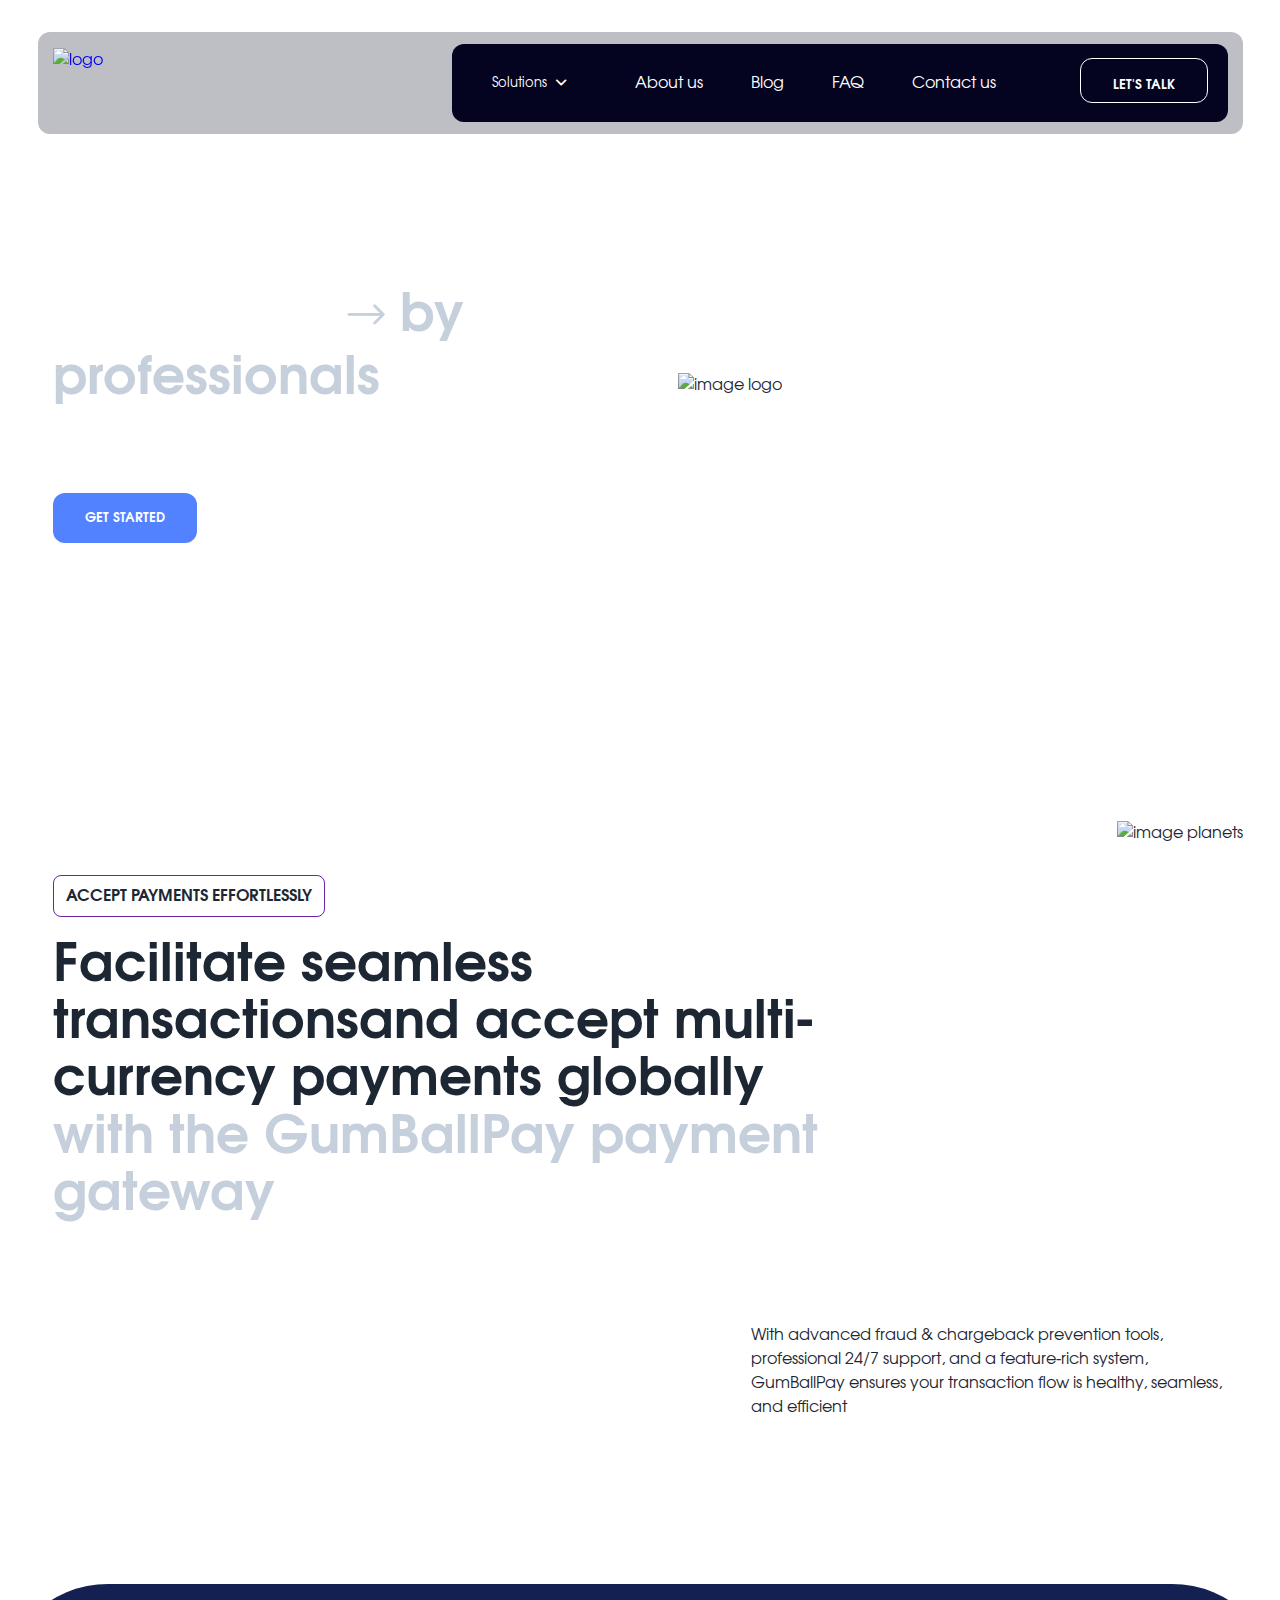
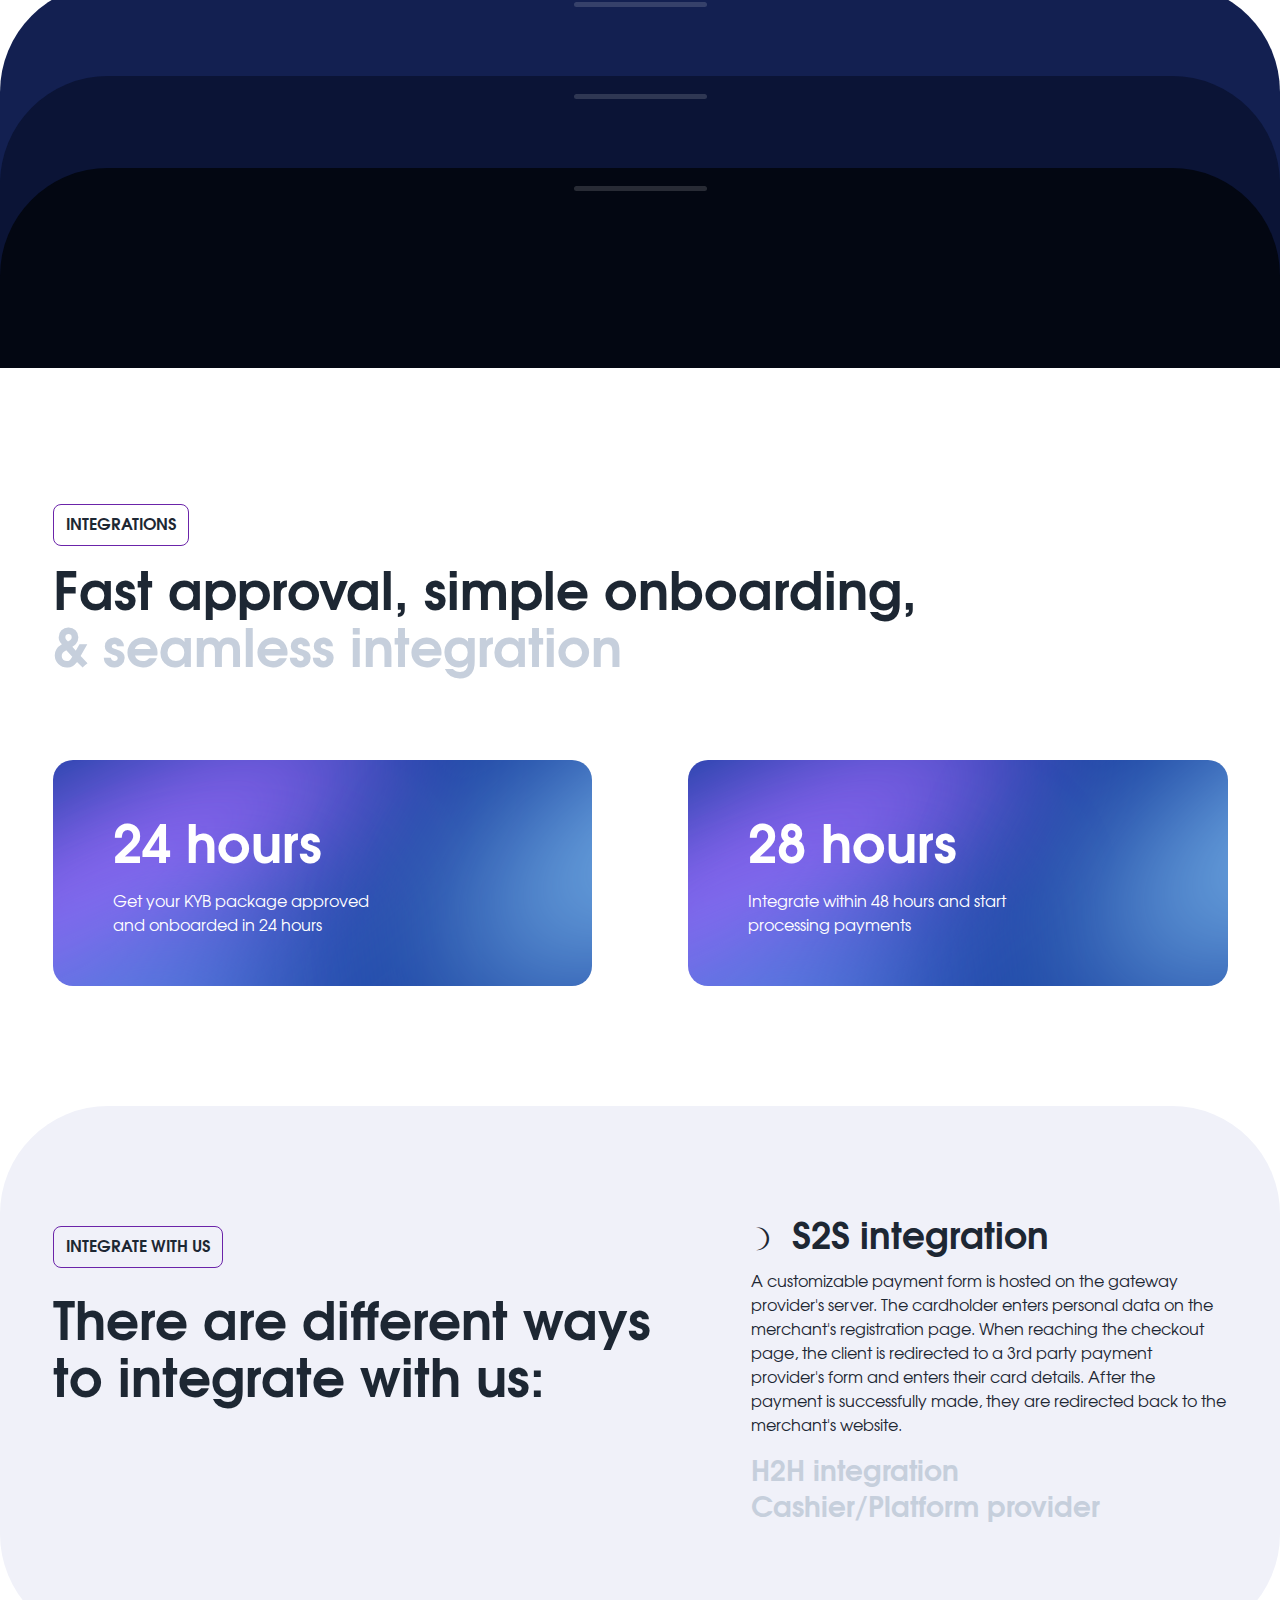
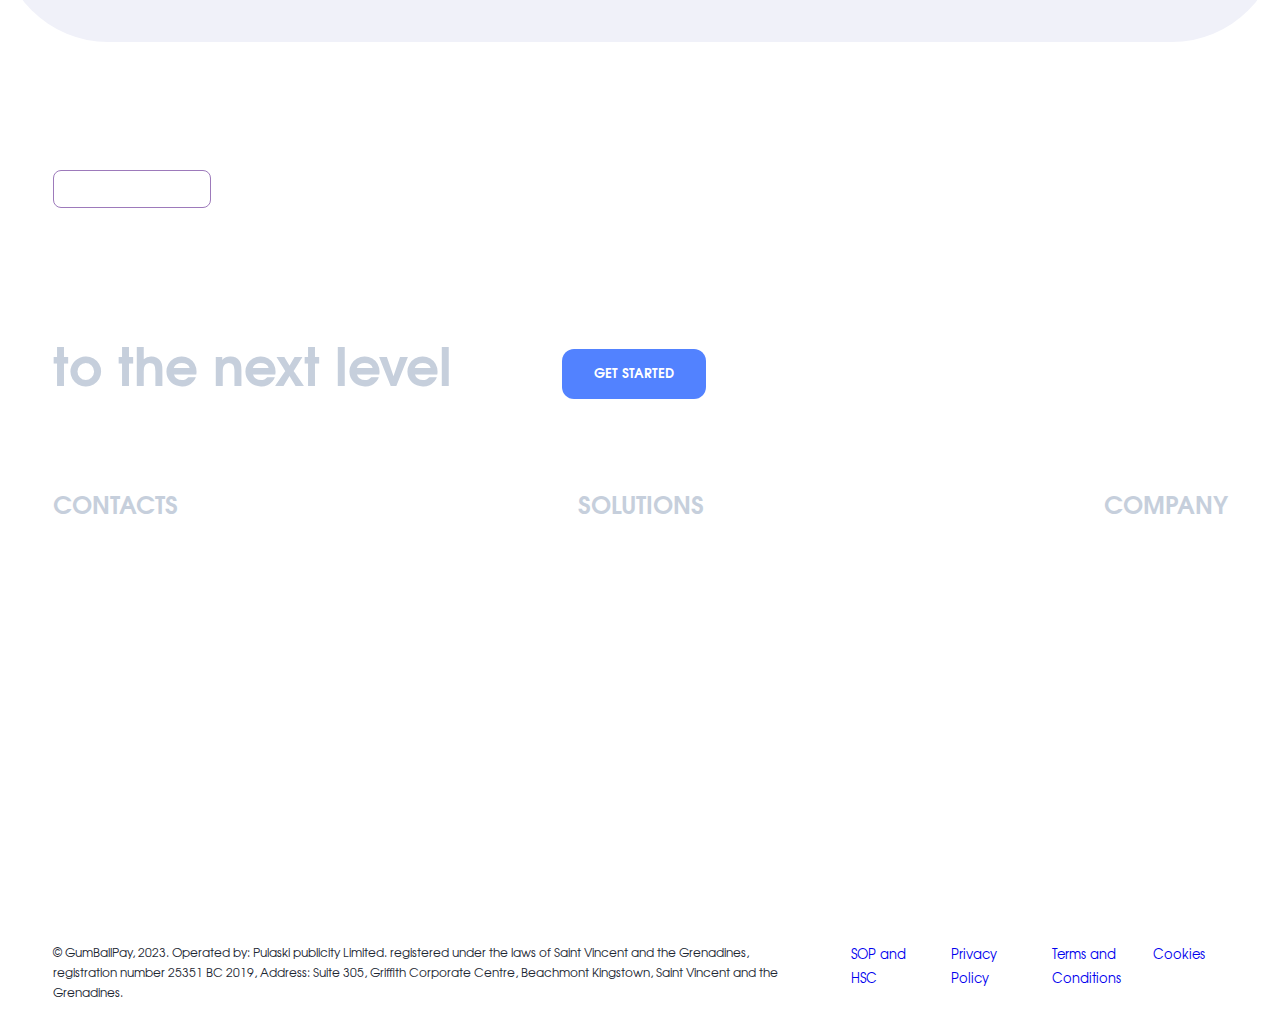
==== index.html @ ace70a43 "Add files via upload" ====
<!DOCTYPE html>
<html lang="en">

<head>
    <meta charset="UTF-8">
    <meta http-equiv="X-UA-Compatible" content="IE=edge">
    <meta name="viewport" content="width=device-width, initial-scale=1.0">
    <link rel="stylesheet" href="files/swiper.min.css?_v=20230629154340">
    <link rel="stylesheet" href="css/style.min.css?_v=20230629154340">
    <title>Home</title>
</head>

<body>
    <header class="header">
    <div class="header-container _container">
        <div class="header-wrapper">
            <a href="index.html" class="header-logo"><picture><source srcset="img/logo.webp" type="image/webp"><img src="img/logo.png" alt="logo"></picture></a>
            <nav class="header-nav">
                <div class="menu-icon">MENU <div class="close-menu icon-plus-solid"><span>close</span></div></div>
                <ul class="nav-list">
                    <li class="nav-item link-solutions icon-arrow-down"><button class="nav-link">Solutions
                        <div class="solution-items">
                            <a href="solution-coverage.html" class="solution-item">
                                <div class="item-head">
                                    <div class="item-icon"><img src="./icons/header-solution/icon1.svg" alt="icon"></div>
                                    <h3 class="item-title">Possibilities</h3>
                                </div>
                                <div class="item-text">Accept payments globally with our worldwide card processing solution covering six continents.</div>
                            </a>
                            <a href="solution-prevention.html" class="solution-item">
                                <div class="item-head">
                                    <div class="item-icon"><img src="./icons/header-solution/icon2.svg" alt="icon"></div>
                                    <h3 class="item-title">Protection</h3>
                                </div>
                                <div class="item-text">Our solution comes with pre-integrated fraud & chargeback prevention tools from industry-leading suppliers</div>
                            </a>
                            <a href="solution-routing.html" class="solution-item">
                                <div class="item-head">
                                    <div class="item-icon"><img src="./icons/header-solution/icon3.svg" alt="icon"></div>
                                    <h3 class="item-title">PSP & Fintech</h3>
                                </div>
                                <div class="item-text">Smart routing instantly assigns and directs your deposit to the most suitable acquirer, reducing false declines.</div>
                            </a>
                            <a href="solution-secure.html" class="solution-item">
                                <div class="item-head">
                                    <div class="item-icon"><img src="./icons/header-solution/icon4.svg" alt="icon"></div>
                                    <h3 class="item-title">Business & E-com</h3>
                                </div>
                                <div class="item-text">Optimise your payment process and accept transactions online.</div>
                            </a>
                        </div>
                    </button></li>
                    <li class="nav-item"><a href="about.html" class="nav-link">About us</a></li>
                    <li class="nav-item"><a href="blog.html" class="nav-link">Blog</a></li>
                    <li class="nav-item"><a href="faq.html" class="nav-link">FAQ</a></li>
                    <li class="nav-item"><a href="contact.html" class="nav-link">Contact us</a></li>
                </ul>
                <button class="header-button _lets-talk-btn">LET'S TALK</button>
            </nav>
        </div>
    </div>
</header>
    <main>
        <section class="section1">
            <div class="section1-container _container">
                <div class="section1-descr">
                    <h1 class="section1-title _title">Payment transaction processing<span class="icon-arrow-right"> by  professionals</span></h1>
                    <div class="section1-text">
                        <p>Stability & innovation in payments since 2019</p>
                    </div>
                    <button class="section1-button _get-started-btn">GET STARTED</button>
                </div>
                <div class="section1-logo"><picture><source srcset="img/logo-big.webp" type="image/webp"><img src="img/logo-big.png" alt="image logo"></picture></div>
            </div>
        </section>
        <section class="accept">
            <div class="accept-container _container">
                <picture><source srcset="img/home/planets.webp" type="image/webp"><img src="img/home/planets.jpg" alt="image planets" class="accept-image"></picture>
                <div class="accept-descr">
                    <div class="accept-sub-title _sub-title">ACCEPT PAYMENTS EFFORTLESSLY</div>
                    <h2 class="accept-title _title">Facilitate seamless <br> transactionsand accept multi-<br> currency payments globally <br><span>with the GumBallPay payment gateway</span></h2>
                    <div class="accept-text">
                        <p>With advanced fraud & chargeback prevention tools, professional 24/7 support, and a feature-rich system, GumBallPay ensures your transaction flow is healthy, seamless, and efficient</p>
                    </div>
                </div>
                <!-- <div class="accept-slider swiper">
                    <div class="accept-slider-wrapper swiper-wrapper">
                        <div class="accept-slide swiper-slide">
                            <div class="slide-image"><picture><source srcset="img/solutions/solution-coverage.webp" type="image/webp"><img src="img/solutions/solution-coverage.png" alt=""></picture></div>
                            <div class="slide-descr">
                                <div class="slide-text">Accepting payments online is a process that requires constant monitoring.</div>
                                <a href="solution-.html" class="slide-link">EXPLORE SOLUTION</a>
                            </div>
                        </div>
                        <div class="accept-slide swiper-slide">
                            <div class="slide-image"><picture><source srcset="img/solutions/solution-prevention.webp" type="image/webp"><img src="img/solutions/solution-prevention.png" alt=""></picture></div>
                            <div class="slide-descr">
                                <div class="slide-text">Accepting payments online is a process that requires constant monitoring.</div>
                                <a href="solution-.html" class="slide-link">EXPLORE SOLUTION</a>
                            </div>
                        </div>
                        <div class="accept-slide swiper-slide">
                            <div class="slide-image"><picture><source srcset="img/solutions/solution-routing.webp" type="image/webp"><img src="img/solutions/solution-routing.png" alt=""></picture></div>
                            <div class="slide-descr">
                                <div class="slide-text">Accepting payments online is a process that requires constant monitoring.</div>
                                <a href="solution-.html" class="slide-link">EXPLORE SOLUTION</a>
                            </div>
                        </div>
                        <div class="accept-slide swiper-slide">
                            <div class="slide-image"><picture><source srcset="img/solutions/solution-prevention.webp" type="image/webp"><img src="img/solutions/solution-prevention.png" alt=""></picture></div>
                            <div class="slide-descr">
                                <div class="slide-text">Accepting payments online is a process that requires constant monitoring.</div>
                                <a href="solution-.html" class="slide-link">EXPLORE SOLUTION</a>
                            </div>
                        </div>
                        <div class="accept-slide swiper-slide">
                            <div class="slide-image"><picture><source srcset="img/solutions/solution-secure.webp" type="image/webp"><img src="img/solutions/solution-secure.png" alt=""></picture></div>
                            <div class="slide-descr">
                                <div class="slide-text">Accepting payments online is a process that requires constant monitoring.</div>
                                <a href="solution-.html" class="slide-link">EXPLORE SOLUTION</a>
                            </div>
                        </div>
                        <div class="accept-slide swiper-slide">
                            <div class="slide-image"><picture><source srcset="img/solutions/solution-monitoring.webp" type="image/webp"><img src="img/solutions/solution-monitoring.png" alt=""></picture></div>
                            <div class="slide-descr">
                                <div class="slide-text">Accepting payments online is a process that requires constant monitoring.</div>
                                <a href="solution-.html" class="slide-link">EXPLORE SOLUTION</a>
                            </div>
                        </div>
                    </div>
                    <div class="slider-paginations">
                        <div class="slide-button icon-moon">Global Coverage</div>
                        <div class="slide-button icon-moon">Payment processing</div>
                        <div class="slide-button icon-moon">Smart routing</div>
                        <div class="slide-button icon-moon">Fraud & chargeback prevention</div>
                        <div class="slide-button icon-moon">Authentication</div>
                        <div class="slide-button icon-moon">24/7 Support</div>
                    </div>
                </div> -->
            </div>
        </section>
        <section class="payment section-spoiler">
            <div class="payment-container _container">
                <div class="pyment-descr">
                    <div class="payment-sub-title _sub-title">PAYMENT METHODS</div>
                    <h2 class="payment-title _title"><span>We work with proven</span>payment methods</h2>
                    <div class="payment-text"><p>Payment gateway to help your business grow with multiple payment methods</p></div>
                    <button class="payment-button _get-started-btn">GET STARTED</button>
                </div>
                <div class="payment-image">
                    <picture><source srcset="img/home/payment-elipses.webp" type="image/webp"><img src="img/home/payment-elipses.png" alt="iamge" class="payment-image-elipses"></picture>
                    <picture><source srcset="img/home/payment-card.webp" type="image/webp"><img src="img/home/payment-card.png" alt="iamge" class="payment-image-card"></picture>
                </div>
            </div>
        </section>
        <section class="about section-spoiler">
            <div class="about-container _container">
                <div class="about-content">
                    <div class="about-sub-title _sub-title">ABOUT US</div>
                    <div class="about-image">
                        <picture><source srcset="img/logo-big.webp" type="image/webp"><img src="img/logo-big.png" alt="logo" class="about-logo"></picture>
                    </div>
                    <a href="about.html" class="about-link _get-started-btn">ABOUT US</a>
                </div>
                <div class="about-descr">
                    <h2 class="about-title _title">was founded in 2019 with a core focus on providing a payment gateway solution to support online businesses.</h2>
                    <div class="about-text"><p>Since then, our activities have spread across six continents</p></div>
                </div>
            </div>
        </section>
        <section class="choose section-spoiler">
            <div class="choose-container _container">
                <div class="choose-descr">
                    <h2 class="choose-title _title">Why choose us?</h2>
                    <div class="choose-text"><p>We are experts in finding solutions for the most complex payment challenges</p></div>
                    <a href="contact.html" title="Contact us" class="choose-link _get-started-btn">Contact us</a>
                </div>
                <div class="choose-items">
                    <div class="choose-column">
                        <div class="choose-item">
                            <div class="item-icon"><img src="icons/home/why/icon1.svg" alt="icon"></div>
                            <h3 class="item-title">Worldwide Processing</h3>
                            <div class="item-text"><p>Our payment processing solution supports 180 countries around the world with local acquiring and optimized acceptance rates.</p></div>
                        </div>
                        <div class="choose-item">
                            <div class="item-icon"><img src="icons/home/why/icon2.svg" alt="icon"></div>
                            <h3 class="item-title">Seamless Integration</h3>
                            <div class="item-text"><p>Our API integration is simple and takes 48 hours to complete.</p></div>
                        </div>
                        <div class="choose-item">
                            <div class="item-icon"><img src="icons/home/why/icon3.svg" alt="icon"></div>
                            <h3 class="item-title">Smart Routing</h3>
                            <div class="item-text"><p>Developing the most efficient transaction route to increase approval rates</p></div>
                        </div>
                    </div>
                    <div class="choose-column">
                        <div class="choose-item">
                            <div class="item-icon"><img src="icons/home/why/icon4.svg" alt="icon"></div>
                            <h3 class="item-title">Major Payment Schemes</h3>
                            <div class="item-text"><p>Accept all major payment schemes such as MasterCard, American Express Discover, Visa, Diners, JCB, and RuPay.</p></div>
                        </div>
                        <div class="choose-item">
                            <div class="item-icon"><img src="icons/home/why/icon5.svg" alt="icon"></div>
                            <h3 class="item-title">24/7 Support</h3>
                            <div class="item-text"><p>We make sure our customers can get their issues resolved irrespective of the date or time.</p></div>
                        </div>
                    </div>
                </div>
            </div>
        </section>
        <section class="integration">
            <div class="integration-container _container">
                <div class="integration-sub-title _sub-title">INTEGRATIONS</div>
                <h2 class="integration-title _title">Fast approval, simple onboarding,<span>& seamless integration</span></h2>
                <div class="integration-items">
                    <div class="integration-item">
                        <div class="item-title">24 hours</div>
                        <div class="item-text">Get your KYB package approved and onboarded in 24 hours</div>
                    </div>
                    <div class="integration-item">
                        <div class="item-title">28 hours</div>
                        <div class="item-text">Integrate within 48 hours and start processing payments</div>
                    </div>
                </div>
            </div>
        </section>
        <section class="integrate-with">
            <div class="integrate-with-container _container">
                <div class="integrate-with-title-block">
                    <div class="integrate-with-sub-title _sub-title">INTEGRATE WITH US</div>
                    <h2 class="integrate-with-title _title">There are different ways to integrate with us:</h2>
                </div>
                <div class="integrate-with-descr">
                    <div class="integrate-with-descr-title icon-moon">S2S integration</div>
                    <div class="integrate-with-descr-text">
                        <p>A customizable payment form is hosted on the gateway provider's server. The cardholder enters personal data on the merchant's registration page. When reaching the checkout page, the client is redirected to a 3rd party payment provider's form and enters their card details. After the payment is successfully made, they are redirected back to the merchant's website.</p>
                    </div>
                    <div class="integrate-with-descr-sub-title">H2H integration</div>
                    <div class="integrate-with-descr-sub-title">Cashier/Platform provider</div>
                </div>
            </div>
        </section>
    </main>
    <footer class="footer">
    <div class="footer-body">
        <div class="footer-body-container _container">
            <div class="footer-content">
                <div class="footer-descr">
                    <div class="footer-sub-title _sub-title">LET'S GET STARTED</div>
                    <h2 class="footer-title _title">Take your business <br><span>to the next level</span></h2>
                </div>
                <button class="footer-button _get-started-btn">GET STARTED</button>
            </div>
            <nav class="footer-nav">
                <div class="nav-column">
                    <h3 class="column-title icon-arrow-down">CONTACTS</h3>
                    <ul class="nav-list">
                        <li class="nav-item">info@akari-up.pro</li>
                        <li class="nav-item">+44-7312-221374</li>
                        <li class="nav-item">
                            <div class="footer-social">
                                <a href="#" class="social-item icon-telegram"></a>
                                <a href="#" class="social-item icon-whatsapp"></a>
                            </div>
                        </li>
                    </ul>
                </div>
                <div class="nav-column">
                    <h3 class="column-title icon-arrow-down">SOLUTIONS</h3>
                    <ul class="nav-list">
                        <li class="nav-item"><a href="solution-coverage.html" class="footer-link">Possibilities</a></li>
                        <li class="nav-item"><a href="solution-prevention.html" class="footer-link">Protection</a></li>
                        <li class="nav-item"><a href="solution-routing.html" class="footer-link">PSP & Fintech</a></li>
                        <li class="nav-item"><a href="solution-secure.html" class="footer-link">Business & E-com</a></li>
                        <li class="nav-item"><a href="solution-monitoring.html" class="footer-link">24/7 Support and</a></li>
                    </ul>
                </div>
                <div class="nav-column">
                    <h3 class="column-title icon-arrow-down">COMPANY</h3>
                    <ul class="nav-list">
                        <li class="nav-item"><a href="about.html" class="footer-link">About us</a></li>
                        <li class="nav-item"><a href="contact.html" class="footer-link">Contact us</a></li>
                        <li class="nav-item"><a href="faq.html" class="footer-link">FAQ</a></li>
                    </ul>
                </div>
            </nav>
            <div class="footer-icon"><img src="./icons/footer-moon.svg" alt=""></div>
        </div>
    </div>
    <div class="footer-container _container">
        <div class="footer-bottom">
            <div class="footer-copy">© GumBallPay, 2023. Operated by: Pulaski publicity Limited. registered under the laws of Saint Vincent and the Grenadines, registration number 25351 BC 2019, Address: Suite 305, Griffith Corporate Centre, Beachmont Kingstown, Saint Vincent and the Grenadines.</div>
            <div class="footer-links">
                <a href="#" class="footer-bottom-link">SOP and HSC</a>
                <a href="#" class="footer-bottom-link">Privacy Policy</a>
                <a href="#" class="footer-bottom-link">Terms and Conditions</a>
                <a href="#" class="footer-bottom-link">Cookies</a>
            </div>
        </div>
    </div>
</footer> 
    <script src="js/app.min.js?_v=20230629154340"></script>
</body>
</html>
---- css/style.min.css ----
@import url(https://fonts.googleapis.com/css2?family=Exo+2&display=swap);*{padding:0;margin:0;border:0}*,:after,:before{-webkit-box-sizing:border-box;box-sizing:border-box}:active,:focus{outline:0}a:active,a:focus{outline:0}aside,footer,header,nav{display:block}body,html{height:100%;width:100%;font-size:100%;line-height:1;font-size:14px;-ms-text-size-adjust:100%;-moz-text-size-adjust:100%;-webkit-text-size-adjust:100%}button,input,textarea{font-family:inherit;outline:0}input::-ms-clear{display:none}button{cursor:pointer;background:0 0}button::-moz-focus-inner{padding:0;border:0}a,a:visited{text-decoration:none}a:hover{text-decoration:none}ul li{list-style:none}img{vertical-align:top}h1,h2,h3,h4,h5,h6{font-size:inherit;font-weight:inherit}@font-face{font-family:icomoon;src:url(fonts/icomoon.eot?1hcstj);src:url(fonts/icomoon.eot?1hcstj#iefix) format("embedded-opentype"),url(fonts/icomoon.ttf?1hcstj) format("truetype"),url(../fonts/icomoon.woff?1hcstj) format("woff"),url(../fonts/icomoon.svg?1hcstj#icomoon) format("svg");font-weight:400;font-style:normal;font-display:block}[class*=" icon-"]::before,[class^=icon-]::before{font-family:icomoon!important;speak:never;font-style:normal;font-weight:400;font-variant:normal;text-transform:none;line-height:1;-webkit-font-smoothing:antialiased;-moz-osx-font-smoothing:grayscale}.icon-arrow-down:before{content:"\e900"}.icon-arrow-left:before{content:"\e901"}.icon-arrow-right:before{content:"\e902"}.icon-facebook:before{content:"\e903"}.icon-home:before{content:"\e904"}.icon-instagram:before{content:"\e905"}.icon-moon:before{content:"\e906"}.icon-plus-solid:before{content:"\e907"}.icon-telegram:before{content:"\e908"}.icon-viber:before{content:"\e909"}.icon-whatsapp:before{content:"\e90a"}@font-face{font-family:Evolventa;font-display:swap;src:url(../fonts/Evolventa-Bold.woff2) format("woff2"),url(../fonts/Evolventa-Bold.woff) format("woff");font-weight:700;font-style:normal}@font-face{font-family:Evolventa;font-display:swap;src:url(../fonts/Evolventa-Regular.woff2) format("woff2"),url(../fonts/Evolventa-Regular.woff) format("woff");font-weight:400;font-style:normal}@font-face{font-family:icons;font-display:swap;src:url(../fonts/icons.woff2) format("woff2"),url(../fonts/icons.woff) format("woff");font-weight:400;font-style:normal}.menu-icon{position:absolute;top:0;left:0;width:100%;display:-webkit-box;display:-ms-flexbox;display:flex;-webkit-box-pack:justify;-ms-flex-pack:justify;justify-content:space-between;-webkit-box-align:center;-ms-flex-align:center;align-items:center;color:#fff;font-size:20px;font-weight:700;text-transform:uppercase}.menu-icon .close-menu{display:-webkit-box;display:-ms-flexbox;display:flex;-webkit-box-align:center;-ms-flex-align:center;align-items:center;-webkit-column-gap:10px;-moz-column-gap:10px;column-gap:10px}.menu-icon .close-menu span{display:none;text-transform:lowercase;font-size:16px;font-weight:400}.menu-icon .close-menu::before{-webkit-transition:-webkit-transform .4s ease;transition:-webkit-transform .4s ease;transition:transform .4s ease;transition:transform .4s ease,-webkit-transform .4s ease;font-size:16px;color:#fff}.header.active .menu-icon .close-menu span{display:block}.header.active .menu-icon .close-menu::before{-webkit-transform:rotate(45deg);-ms-transform:rotate(45deg);transform:rotate(45deg)}.header .header-container{border-radius:12px;background:rgba(4,3,32,.26)}.header .header-container .header-wrapper{width:100%;display:-webkit-box;display:-ms-flexbox;display:flex}.header .header-container .header-logo img{width:100%;height:100%}.header .header-container .header-nav{display:-webkit-box;display:-ms-flexbox;display:flex;background:#040320;border-radius:12px;position:relative}.header .header-container .header-nav .nav-list{display:-webkit-box;display:-ms-flexbox;display:flex}.header .header-container .header-nav .nav-list .nav-item::before{color:#fff;font-size:14px;-webkit-transition:-webkit-transform .4s ease;transition:-webkit-transform .4s ease;transition:transform .4s ease;transition:transform .4s ease,-webkit-transform .4s ease}.header .header-container .header-nav .nav-list .nav-item .nav-link{padding:10px 0;color:#fff}.header .header-container .header-nav .nav-list .nav-item .nav-link:hover{color:#5282ff}.header .header-container .header-nav .nav-list .nav-item .nav-link .solution-items{width:100%;background:#040320;-webkit-transition:all .5s ease;transition:all .5s ease;border-radius:0 0 20px 20px}.header .header-container .header-nav .nav-list .nav-item .nav-link .solution-items .solution-item{color:#fff;border-radius:20px;-webkit-transition:all .3s ease;transition:all .3s ease;opacity:0;pointer-events:none}.header .header-container .header-nav .nav-list .nav-item .nav-link .solution-items .solution-item:hover{border:1px solid #5282ff;background:#040320}.header .header-container .header-nav .nav-list .nav-item .nav-link .solution-items .solution-item .item-head{display:-webkit-box;display:-ms-flexbox;display:flex;-webkit-box-align:center;-ms-flex-align:center;align-items:center;-webkit-column-gap:8px;-moz-column-gap:8px;column-gap:8px}.header .header-container .header-nav .nav-list .nav-item .nav-link .solution-items .solution-item .item-head .item-icon{width:76px;height:76px;display:-webkit-box;display:-ms-flexbox;display:flex;-webkit-box-orient:vertical;-webkit-box-direction:normal;-ms-flex-direction:column;flex-direction:column;-webkit-box-align:center;-ms-flex-align:center;align-items:center;-webkit-box-pack:center;-ms-flex-pack:center;justify-content:center;border-radius:20px;background:linear-gradient(215deg,#2b3255 0,rgba(96,46,201,0) 100%);-webkit-backdrop-filter:blur(15px);backdrop-filter:blur(15px)}.header .header-container .header-nav .nav-list .nav-item .nav-link .solution-items .solution-item .item-head .item-title{font-size:20px;font-weight:700}.header .header-container .header-nav .nav-list .nav-item .nav-link .solution-items .solution-item .item-text{margin-top:24px;width:100%}.header .header-container .header-nav .nav-list .link-solutions:hover::before{-webkit-transform:rotate(180deg);-ms-transform:rotate(180deg);transform:rotate(180deg)}.header .header-container .header-nav .nav-list .link-solutions:hover .solution-items .solution-item{opacity:1;pointer-events:auto}.header .header-container .header-nav .header-button{height:45px;border-radius:12px;border:1.5px solid #fff;padding:12px 32px;font-weight:700;line-height:28px;text-transform:uppercase;color:#fff;-webkit-transition:all .2s ease;transition:all .2s ease}.header .header-container .header-nav .header-button:hover{border:1.5px solid #5282ff;color:#5282ff;-webkit-transform:scale(.97);-ms-transform:scale(.97);transform:scale(.97)}.footer{background:#fff;position:relative;z-index:0}.no-webp .footer .footer-body{background:url(../img/footer/footer-bg.jpg) center center/cover no-repeat}.footer .footer-body{position:relative}.footer .footer-body .footer-icon{position:absolute;bottom:30px;left:calc(50% - 46px)}.footer .footer-body .footer-content{display:-webkit-box;display:-ms-flexbox;display:flex}.footer .footer-body .footer-content .footer-descr{display:-webkit-box;display:-ms-flexbox;display:flex;-webkit-box-orient:vertical;-webkit-box-direction:normal;-ms-flex-direction:column;flex-direction:column}.footer .footer-body .footer-content .footer-descr .footer-sub-title{padding:6px 12px;-ms-flex-item-align:start;-ms-grid-row-align:start;align-self:start;margin-bottom:20px;border-radius:8px;text-transform:uppercase;font-weight:700;color:#fff;border:1px solid #9d7abb}.footer .footer-body .footer-content .footer-descr .footer-title{max-width:465px}.footer .footer-body .footer-content .footer-button{padding:16px 32px;background:#5282ff;display:-webkit-box;display:-ms-flexbox;display:flex;-webkit-box-orient:vertical;-webkit-box-direction:normal;-ms-flex-direction:column;flex-direction:column;-webkit-box-align:center;-ms-flex-align:center;align-items:center;-webkit-box-pack:center;-ms-flex-pack:center;justify-content:center;color:#fff;text-transform:uppercase;font-weight:700;border-radius:12px;-webkit-transition:all .2s ease;transition:all .2s ease}.footer .footer-body .footer-content .footer-button:hover{-webkit-transform:scale(.98);-ms-transform:scale(.98);transform:scale(.98);background:#1d2733}.footer .footer-body .footer-nav{display:-webkit-box;display:-ms-flexbox;display:flex}.footer .footer-body .footer-nav .nav-column{display:-webkit-box;display:-ms-flexbox;display:flex;-webkit-box-orient:vertical;-webkit-box-direction:normal;-ms-flex-direction:column;flex-direction:column}.footer .footer-body .footer-nav .nav-column .column-title{color:#c6cfdc;font-size:24px;font-weight:700;margin-bottom:20px}.footer .footer-body .footer-nav .nav-column .nav-list{display:-webkit-box;display:-ms-flexbox;display:flex;-webkit-box-orient:vertical;-webkit-box-direction:normal;-ms-flex-direction:column;flex-direction:column}.footer .footer-body .footer-nav .nav-column .nav-list .nav-item{color:#fff;font-size:14px;line-height:171.428571%}.footer .footer-body .footer-nav .nav-column .nav-list .nav-item .footer-social{display:-webkit-box;display:-ms-flexbox;display:flex;-webkit-box-align:center;-ms-flex-align:center;align-items:center;-webkit-column-gap:16px;-moz-column-gap:16px;column-gap:16px}.footer .footer-body .footer-nav .nav-column .nav-list .nav-item .footer-social .social-item{color:#fff;-webkit-transition:all .2s ease;transition:all .2s ease}.footer .footer-body .footer-nav .nav-column .nav-list .nav-item .footer-social .social-item::before{font-size:30px;-webkit-transition:all .2s ease;transition:all .2s ease}.footer .footer-body .footer-nav .nav-column .nav-list .nav-item .footer-social .social-item:hover{-webkit-transform:scale(.98);-ms-transform:scale(.98);transform:scale(.98);color:#5282ff}.footer .footer-body .footer-nav .nav-column .nav-list .nav-item .footer-link{font-size:14px;line-height:171.428571%;color:#fff;-webkit-transition:all .2s ease;transition:all .2s ease}.footer .footer-body .footer-nav .nav-column .nav-list .nav-item .footer-link:hover{text-decoration:underline}.footer .footer-bottom{padding:20px 0;display:-webkit-box;display:-ms-flexbox;display:flex;background:#fff;color:#1d2733}.footer .footer-bottom .footer-copy{max-width:777px;font-size:12px;line-height:166.666667%}.footer .footer-bottom .footer-links{display:-webkit-box;display:-ms-flexbox;display:flex}.footer .footer-bottom .footer-links .footer-bottom-link{font-size:13px;-webkit-box-flex:0;-ms-flex:0 0 75px;flex:0 0 75px}.about-section1{position:relative;overflow:hidden}.about-section1 .bg{position:absolute;top:0;left:0;width:100%;height:100%;z-index:0;-o-object-fit:cover;object-fit:cover}.about-section1 .about-section1-container{position:relative;z-index:1;color:#fff}.about-section1 .about-section1-container .about-section1-nav{margin-bottom:12px}.about-section1 .about-section1-container .about-section1-nav .about-section1-list-item{color:#fff}.about-section1 .about-section1-container .about-section1-nav .about-section1-list-item::after{background:#fff}.about-section1 .about-section1-container .about-section1-title{display:-webkit-box;display:-ms-flexbox;display:flex;-webkit-box-orient:vertical;-webkit-box-direction:normal;-ms-flex-direction:column;flex-direction:column;max-width:881px}.about-section1 .about-section1-container .about-section1-title:last-child{margin-bottom:0}.about-text-block{display:-webkit-box;display:-ms-flexbox;display:flex;-webkit-box-orient:vertical;-webkit-box-direction:normal;-ms-flex-direction:column;flex-direction:column;row-gap:12px;background:#fff;max-width:661px;margin:0 auto}.no-webp .about-core{background:#030712 url(../img/home/choose-bg.png) center center/cover no-repeat}.about-core .about-core-container{display:-webkit-box;display:-ms-flexbox;display:flex}.about-core .about-core-container .about-core-descr{display:-webkit-box;display:-ms-flexbox;display:flex;-webkit-box-orient:vertical;-webkit-box-direction:normal;-ms-flex-direction:column;flex-direction:column;color:#fff}.about-core .about-core-container .about-core-descr .about-core-title{margin-bottom:24px}.about-core .about-core-container .about-core-descr .about-core-text{max-width:387px}.about-core .about-core-container .about-core-items{display:-webkit-box;display:-ms-flexbox;display:flex}.about-core .about-core-container .about-core-items .about-core-column{display:-webkit-box;display:-ms-flexbox;display:flex;-webkit-box-orient:vertical;-webkit-box-direction:normal;-ms-flex-direction:column;flex-direction:column}.about-core .about-core-container .about-core-items .about-core-column .about-core-item{border-radius:20px;background:#0a0e22;display:-webkit-box;display:-ms-flexbox;display:flex;-webkit-box-orient:vertical;-webkit-box-direction:normal;-ms-flex-direction:column;flex-direction:column;padding:20px;color:#fff}.about-core .about-core-container .about-core-items .about-core-column .about-core-item .item-icon{background:#151b36;-webkit-backdrop-filter:blur(15px);backdrop-filter:blur(15px);width:72px;height:72px;display:-webkit-box;display:-ms-flexbox;display:flex;-webkit-box-orient:vertical;-webkit-box-direction:normal;-ms-flex-direction:column;flex-direction:column;-webkit-box-align:center;-ms-flex-align:center;align-items:center;-webkit-box-pack:center;-ms-flex-pack:center;justify-content:center;border-radius:20px;margin-bottom:20px}.about-core .about-core-container .about-core-items .about-core-column .about-core-item .item-title{font-weight:700;margin-bottom:12px}.about-mission{background:#fff;color:#1d2733}.about-mission .about-mission-container{display:-webkit-box;display:-ms-flexbox;display:flex}.about-mission .about-mission-container .about-mission-descr{display:-webkit-box;display:-ms-flexbox;display:flex;-webkit-box-orient:vertical;-webkit-box-direction:normal;-ms-flex-direction:column;flex-direction:column}.about-mission .about-mission-container .about-mission-descr .about-mission-sub-title{margin-bottom:20px}.about-mission .about-mission-container .about-mission-descr .about-mission-title{color:#1d2733;max-width:497px;display:-webkit-box;display:-ms-flexbox;display:flex;-webkit-box-orient:vertical;-webkit-box-direction:normal;-ms-flex-direction:column;flex-direction:column;row-gap:12px}.about-mission .about-mission-container .about-mission-content{display:-webkit-box;display:-ms-flexbox;display:flex;-webkit-box-orient:vertical;-webkit-box-direction:normal;-ms-flex-direction:column;flex-direction:column}.about-mission .about-mission-container .about-mission-content .about-mission-image{padding:32px 16px;border-radius:20px;background:#eff1f4}.about-mission .about-mission-container .about-mission-content .about-mission-image img{width:100%;height:100%}.about-mission .about-mission-container .about-mission-content .about-mission-text{display:-webkit-box;display:-ms-flexbox;display:flex;-webkit-box-orient:vertical;-webkit-box-direction:normal;-ms-flex-direction:column;flex-direction:column;max-width:259px}.about-vision{background:#fff;color:#1d2733;position:relative;z-index:1}.about-vision .about-vision-container{display:-webkit-box;display:-ms-flexbox;display:flex}.about-vision .about-vision-container .about-vision-descr{display:-webkit-box;display:-ms-flexbox;display:flex;-webkit-box-orient:vertical;-webkit-box-direction:normal;-ms-flex-direction:column;flex-direction:column}.about-vision .about-vision-container .about-vision-descr .about-vision-sub-title{margin-bottom:20px}.about-vision .about-vision-container .about-vision-descr .about-vision-title{display:-webkit-box;display:-ms-flexbox;display:flex;-webkit-box-orient:vertical;-webkit-box-direction:normal;-ms-flex-direction:column;flex-direction:column;max-width:376px;color:#1d2733}.about-vision .about-vision-container .about-vision-descr .about-vision-title span{max-width:540px}.about-vision .about-vision-container .about-vision-content{display:-webkit-box;display:-ms-flexbox;display:flex;-webkit-box-orient:vertical;-webkit-box-direction:normal;-ms-flex-direction:column;flex-direction:column}.about-vision .about-vision-container .about-vision-content .about-vision-image{padding:32px 16px;border-radius:20px;background:#eff1f4}.about-vision .about-vision-container .about-vision-content .about-vision-image img{width:100%;height:100%}.about-vision .about-vision-container .about-vision-content .about-vision-text{display:-webkit-box;display:-ms-flexbox;display:flex;-webkit-box-orient:vertical;-webkit-box-direction:normal;-ms-flex-direction:column;flex-direction:column;max-width:259px}.no-webp .contact-block-preview{background:url(../img/contact/bg.jpg) center center/cover no-repeat}.contact{background:#fff;position:relative;z-index:1;color:#1d2733}.contact .contact-container{display:-webkit-box;display:-ms-flexbox;display:flex;-webkit-box-orient:vertical;-webkit-box-direction:normal;-ms-flex-direction:column;flex-direction:column}.contact .contact-container .contact-title{color:#1d2733;margin-bottom:8px}.contact .contact-container .contact-text{max-width:387px}.contact .contact-container .contact-items{display:-webkit-box;display:-ms-flexbox;display:flex}.contact .contact-container .contact-items .contact-item{border-radius:20px;padding:28px}.contact .contact-container .contact-items .item-contacts{display:-webkit-box;display:-ms-flexbox;display:flex;background:#eff1f4}.contact .contact-container .contact-items .item-contacts .item-column{display:-webkit-box;display:-ms-flexbox;display:flex;-webkit-box-orient:vertical;-webkit-box-direction:normal;-ms-flex-direction:column;flex-direction:column}.contact .contact-container .contact-items .item-contacts .item-column .contact-block .contact-block-subtitle{font-size:14px}.contact .contact-container .contact-items .item-contacts .item-column .contact-block .contact-block-title{font-weight:700;line-height:2}.contact .contact-container .contact-items .item-contacts .item-column .contact-block .contact-block-socials{display:-webkit-box;display:-ms-flexbox;display:flex;-webkit-box-align:center;-ms-flex-align:center;align-items:center;-webkit-column-gap:12px;-moz-column-gap:12px;column-gap:12px}.contact .contact-container .contact-items .item-contacts .item-column .contact-block .contact-block-socials .contact-block-social{-webkit-transition:all .2s ease;transition:all .2s ease}.contact .contact-container .contact-items .item-contacts .item-column .contact-block .contact-block-socials .contact-block-social::before{font-size:25px;color:#c6cfdc;-webkit-transition:all .2s ease;transition:all .2s ease}.contact .contact-container .contact-items .item-contacts .item-column .contact-block .contact-block-socials .contact-block-social:hover{-webkit-transform:scale(1.1);-ms-transform:scale(1.1);transform:scale(1.1)}.contact .contact-container .contact-items .item-contacts .item-column .contact-block .contact-block-socials .contact-block-social:hover::before{color:#5282ff}.contact .contact-container .contact-items .item-talc{color:#fff;display:-webkit-box;display:-ms-flexbox;display:flex;-webkit-box-orient:vertical;-webkit-box-direction:normal;-ms-flex-direction:column;flex-direction:column;border-radius:20px;background:#1840a0}.contact .contact-container .contact-items .item-talc .item-talc-title{font-size:20px;font-weight:700;margin-bottom:12px}.contact .contact-container .contact-items .item-talc .item-talc-text{margin-bottom:20px}.contact .contact-container .contact-items .item-talc .item-talc-button{-ms-flex-item-align:start;-ms-grid-row-align:start;align-self:start;border-radius:12px;background:#fff;padding:12px 32px;color:#5282ff;font-size:16px;font-weight:700;line-height:175%;-webkit-transition:all .2s ease;transition:all .2s ease}.contact .contact-container .contact-items .item-talc .item-talc-button:hover{background:#1d2733;color:#fff;-webkit-transform:scale(.98);-ms-transform:scale(.98);transform:scale(.98)}.blog{background:#fff;position:relative;z-index:1}.blog .blog-container{display:-webkit-box;display:-ms-flexbox;display:flex;-webkit-box-orient:vertical;-webkit-box-direction:normal;-ms-flex-direction:column;flex-direction:column}.blog .blog-container .blog-title{color:#1d2733;max-width:690px;line-height:1.3}.blog .blog-container .blog-items{display:-webkit-box;display:-ms-flexbox;display:flex}.blog .blog-container .blog-items .blog-item{overflow:hidden;border-radius:24px;display:-webkit-box;display:-ms-flexbox;display:flex;-webkit-box-orient:vertical;-webkit-box-direction:normal;-ms-flex-direction:column;flex-direction:column;-webkit-transition:all .3s ease;transition:all .3s ease}.blog .blog-container .blog-items .blog-item:hover{-webkit-box-shadow:0 0 40px 0 #c6cfdc;box-shadow:0 0 40px 0 #c6cfdc}.blog .blog-container .blog-items .blog-item .item-image{width:100%;margin-bottom:20px}.blog .blog-container .blog-items .blog-item .item-image img{width:100%;height:100%;-o-object-fit:contain;object-fit:contain}.blog .blog-container .blog-items .blog-item .item-title{margin-left:5px;color:#181818;font-weight:700;text-transform:uppercase;margin-bottom:4px;-webkit-transition:all .2s ease;transition:all .2s ease}.blog .blog-container .blog-items .blog-item .item-title:hover{color:#5282ff}.blog .blog-container .blog-items .blog-item .item-date{margin-right:5px;-ms-flex-item-align:end;-ms-grid-row-align:end;align-self:end;color:#181818;font-size:15px}.no-webp .blog-item-first-block{background:url(../img/blog-item/bg.jpg) center center/cover no-repeat}.blog-item-first-block{width:100%;overflow:hidden}.blog-item{background:#fff;position:relative;z-index:1}.blog-item .blog-item-container{display:-webkit-box;display:-ms-flexbox;display:flex;-webkit-box-orient:vertical;-webkit-box-direction:normal;-ms-flex-direction:column;flex-direction:column}.blog-item .blog-item-container .blog-item-content{display:-webkit-box;display:-ms-flexbox;display:flex;-webkit-box-orient:vertical;-webkit-box-direction:normal;-ms-flex-direction:column;flex-direction:column;max-width:686px;margin:0 auto}.blog-item .blog-item-container .blog-item-content .blog-item-image{width:100%;position:relative}.blog-item .blog-item-container .blog-item-content .blog-item-image img{width:100%;height:100%;-o-object-fit:contain;object-fit:contain}.blog-item .blog-item-container .blog-item-content .blog-item-image .blog-item-social{display:-webkit-box;display:-ms-flexbox;display:flex;position:absolute}.blog-item .blog-item-container .blog-item-content .blog-item-image .blog-item-social .blog-item-social-item{-webkit-transition:all .2s ease;transition:all .2s ease}.blog-item .blog-item-container .blog-item-content .blog-item-image .blog-item-social .blog-item-social-item::before{font-size:24px;color:#1d2733;-webkit-transition:all .2s ease;transition:all .2s ease}.blog-item .blog-item-container .blog-item-content .blog-item-image .blog-item-social .blog-item-social-item:hover{-webkit-transform:scale(1.1);-ms-transform:scale(1.1);transform:scale(1.1)}.blog-item .blog-item-container .blog-item-content .blog-item-image .blog-item-social .blog-item-social-item:hover::before{color:#5282ff}.blog-item .blog-item-container .blog-item-content .blog-item-descr{position:relative;border-bottom:1px solid #132051}.blog-item .blog-item-container .blog-item-content .blog-item-descr .blog-item-date{position:absolute}.blog-item .blog-item-container .blog-item-content .blog-item-descr .blog-item-title{color:#1d2733}.blog-item .blog-item-container .blog-item-content .blog-item-descr .blog-item-text{width:100%}.blog-item .blog-item-container .blog-item-content .blog-item-descr .blog-item-sub-title{font-weight:700}.blog-item .blog-item-container .blog-item-content .more-blogs{display:-webkit-box;display:-ms-flexbox;display:flex;-webkit-box-orient:vertical;-webkit-box-direction:normal;-ms-flex-direction:column;flex-direction:column}.blog-item .blog-item-container .blog-item-content .more-blogs .more-blogs-item{display:-webkit-box;display:-ms-flexbox;display:flex;-webkit-box-align:center;-ms-flex-align:center;align-items:center;-webkit-column-gap:24px;-moz-column-gap:24px;column-gap:24px}.blog-item .blog-item-container .blog-item-content .more-blogs .more-blogs-item .item-image{border-radius:20px;overflow:hidden;background:#020f2d}.blog-item .blog-item-container .blog-item-content .more-blogs .more-blogs-item .item-image img{width:100%;height:100%;-o-object-fit:contain;object-fit:contain}.blog-item .blog-item-container .blog-item-content .more-blogs .more-blogs-item .item-info{display:-webkit-box;display:-ms-flexbox;display:flex;-webkit-box-orient:vertical;-webkit-box-direction:normal;-ms-flex-direction:column;flex-direction:column;row-gap:8px}.blog-item .blog-item-container .blog-item-content .more-blogs .more-blogs-item .item-info .item-title{color:#181818;font-weight:700;-webkit-transition:all .2s ease;transition:all .2s ease}.blog-item .blog-item-container .blog-item-content .more-blogs .more-blogs-item .item-info .item-title:hover{color:#5282ff}.blog-item .blog-item-container .blog-item-content .more-blogs .more-blogs-item .item-info .item-date{color:#181818}.faq{background:#f0f1f9;color:#1d2733;position:relative;z-index:1}.faq .faq-container{display:-webkit-box;display:-ms-flexbox;display:flex;-webkit-box-orient:vertical;-webkit-box-direction:normal;-ms-flex-direction:column;flex-direction:column}.faq .faq-container .faq-content{max-width:767px;margin:0 auto}.faq .faq-container .faq-content .faq-title{color:#1d2733}.faq .faq-container .faq-content .faq-spoilers{position:relative}.faq .faq-container .faq-content .faq-spoilers .faq-spoilers-social{position:absolute;row-gap:16px}.faq .faq-container .faq-content .faq-spoilers .faq-spoilers-social .faq-spoilers-social-item{-webkit-transition:all .2s ease;transition:all .2s ease}.faq .faq-container .faq-content .faq-spoilers .faq-spoilers-social .faq-spoilers-social-item:before{font-size:24px;-webkit-transition:all .2s ease;transition:all .2s ease}.faq .faq-container .faq-content .faq-spoilers .faq-spoilers-social .faq-spoilers-social-item:hover{-webkit-transform:scale(1.1);-ms-transform:scale(1.1);transform:scale(1.1)}.faq .faq-container .faq-content .faq-spoilers .faq-spoilers-social .faq-spoilers-social-item:hover::before{color:#5282ff}.faq .faq-container .faq-content .faq-spoilers .faq-spoilers-items{display:-webkit-box;display:-ms-flexbox;display:flex;-webkit-box-orient:vertical;-webkit-box-direction:normal;-ms-flex-direction:column;flex-direction:column;row-gap:24px}.faq .faq-container .faq-content .faq-spoilers .faq-spoilers-items .faq-spoilers-item{background:#fff;border-radius:20px;overflow:hidden;-webkit-transition:all .4s ease;transition:all .4s ease}.faq .faq-container .faq-content .faq-spoilers .faq-spoilers-items .faq-spoilers-item .item-head{display:-webkit-box;display:-ms-flexbox;display:flex;-webkit-box-pack:justify;-ms-flex-pack:justify;justify-content:space-between;-webkit-box-align:center;-ms-flex-align:center;align-items:center}.faq .faq-container .faq-content .faq-spoilers .faq-spoilers-items .faq-spoilers-item .item-head .item-title{font-weight:700;color:#1d2733}.faq .faq-container .faq-content .faq-spoilers .faq-spoilers-items .faq-spoilers-item .item-head .item-icon{width:48px;height:48px;border-radius:50%;display:-webkit-box;display:-ms-flexbox;display:flex;-webkit-box-orient:vertical;-webkit-box-direction:normal;-ms-flex-direction:column;flex-direction:column;-webkit-box-align:center;-ms-flex-align:center;align-items:center;-webkit-box-pack:center;-ms-flex-pack:center;justify-content:center;border:1px solid #c6cfdc}.faq .faq-container .faq-content .faq-spoilers .faq-spoilers-items .faq-spoilers-item .item-head .item-icon:before{font-size:20px;color:#1d2733}.faq .faq-container .faq-content .faq-spoilers .faq-spoilers-items .faq-spoilers-item .item-head .item-icon:hover{border:1px solid #5282ff}.faq .faq-container .faq-content .faq-spoilers .faq-spoilers-items .faq-spoilers-item .item-head .item-icon:hover::before{color:#5282ff}.faq .faq-container .faq-content .faq-questions-block{margin:0 auto}.faq .faq-container .faq-content .faq-questions-block .faq-questions-title{text-align:center;font-weight:700;margin-bottom:8px}.faq .faq-container .faq-content .faq-questions-block .faq-questions-text{text-align:center;margin-bottom:24px}.faq .faq-container .faq-content .faq-questions-block .faq-questions-link{margin:0 auto}body{font-family:Evolventa;font-size:16px;line-height:150%;color:#1d2733;display:-webkit-box;display:-ms-flexbox;display:flex;-webkit-box-orient:vertical;-webkit-box-direction:normal;-ms-flex-direction:column;flex-direction:column;background:#fff;max-width:1920px;margin:0 auto}body main{-webkit-box-flex:1;-ms-flex:1 1 auto;flex:1 1 auto;position:relative}._page-nav ._page-nav-list{display:-webkit-box;display:-ms-flexbox;display:flex;-webkit-box-align:center;-ms-flex-align:center;align-items:center;-webkit-column-gap:8px;-moz-column-gap:8px;column-gap:8px}._page-nav ._page-nav-list ._page-nav-item{display:-webkit-box;display:-ms-flexbox;display:flex;-webkit-box-align:center;-ms-flex-align:center;align-items:center;-webkit-column-gap:8px;-moz-column-gap:8px;column-gap:8px;color:#5282ff;font-size:12px;font-weight:700}._page-nav ._page-nav-list ._page-nav-item::after{content:"";width:3px;height:3px;border-radius:3px;background:#5282ff}._page-nav ._page-nav-list ._page-nav-item:last-child::after{display:none}._page-nav ._page-nav-list ._page-nav-item ._page-nav-item-link{color:#c6cfdc;-webkit-transition:all .2s ease;transition:all .2s ease}._page-nav ._page-nav-list ._page-nav-item ._page-nav-item-link:hover{color:#5282ff}._page-nav ._page-nav-list ._page-nav-item ._page-nav-item-link::before{font-size:13px;color:#c6cfdc;-webkit-transition:all .2s ease;transition:all .2s ease}._page-nav ._page-nav-list ._page-nav-item ._page-nav-item-link:hover::before{color:#5282ff}._get-started-btn{-ms-flex-item-align:start;-ms-grid-row-align:start;align-self:start;padding:16px 32px;background:#5282ff;display:-webkit-box;display:-ms-flexbox;display:flex;-webkit-box-orient:vertical;-webkit-box-direction:normal;-ms-flex-direction:column;flex-direction:column;-webkit-box-align:center;-ms-flex-align:center;align-items:center;-webkit-box-pack:center;-ms-flex-pack:center;justify-content:center;color:#fff;text-transform:uppercase;font-weight:700;border-radius:12px;-webkit-transition:all .2s ease;transition:all .2s ease}._get-started-btn:hover{-webkit-transform:scale(.98);-ms-transform:scale(.98);transform:scale(.98);background:#1d2733}._sub-title{-ms-flex-item-align:start;-ms-grid-row-align:start;align-self:start;display:inline-block;padding:8px 12px;font-size:16px;font-weight:700;text-transform:uppercase;border-radius:8px;border:1px solid #6b24a9}._title{font-weight:700;color:#fff;line-height:1.1}._title span{color:#c6cfdc}._lock{overflow:hidden}._container{max-width:1205px;margin:0 auto}.section1 .section1-container{display:-webkit-box;display:-ms-flexbox;display:flex}.section1 .section1-container .section1-descr{max-width:570px}.section1 .section1-container .section1-descr .section1-title span{line-height:1.2}.section1 .section1-container .section1-descr .section1-title span:before{margin-left:20px}.section1 .section1-container .section1-descr .section1-text{color:#fff}.section1 .section1-container .section1-logo img{width:100%;height:100%;-o-object-fit:cover;object-fit:cover}.accept{overflow:hidden}.accept .accept-container{position:relative;display:-webkit-box;display:-ms-flexbox;display:flex;-webkit-box-orient:vertical;-webkit-box-direction:normal;-ms-flex-direction:column;flex-direction:column}.accept .accept-container .accept-image{position:absolute;z-index:0;top:-10%;right:0}.accept .accept-container .accept-descr{position:relative;z-index:1;display:-webkit-box;display:-ms-flexbox;display:flex;-webkit-box-orient:vertical;-webkit-box-direction:normal;-ms-flex-direction:column;flex-direction:column}.accept .accept-container .accept-descr .accept-sub-title{-ms-flex-item-align:start;-ms-grid-row-align:start;align-self:start}.accept .accept-container .accept-descr .accept-title{color:#1d2733;max-width:998px}.accept .accept-container .accept-descr .accept-text{-ms-flex-item-align:end;-ms-grid-row-align:end;align-self:end;max-width:477px}.accept .accept-container .accept-slider{display:-webkit-box;display:-ms-flexbox;display:flex;-webkit-box-align:center;-ms-flex-align:center;align-items:center}.accept .accept-container .accept-slider .accept-slider-wrapper{max-width:607px}.accept .accept-container .accept-slider .accept-slider-wrapper .accept-slide{max-width:607px;display:-webkit-box;display:-ms-flexbox;display:flex;border-radius:20px;background:#eff1f4}.accept .accept-container .accept-slider .accept-slider-wrapper .accept-slide .slide-image{width:282px;height:282px}.accept .accept-container .accept-slider .accept-slider-wrapper .accept-slide .slide-image img{width:100%;height:100%;-o-object-fit:cover;object-fit:cover}.accept .accept-container .accept-slider .accept-slider-wrapper .accept-slide .slide-descr{display:-webkit-box;display:-ms-flexbox;display:flex;-webkit-box-orient:vertical;-webkit-box-direction:normal;-ms-flex-direction:column;flex-direction:column}.accept .accept-container .accept-slider .accept-slider-wrapper .accept-slide .slide-descr .slide-text{max-width:247px}.accept .accept-container .accept-slider .accept-slider-wrapper .accept-slide .slide-descr .slide-link{padding:12px 32px;color:#5282ff;font-weight:700;line-height:175%;text-transform:uppercase;border:1.5px solid #5282ff;border-radius:12px}.accept .accept-container .accept-slider .slider-paginations .slide-button{font-size:28px;font-weight:700;line-height:85.714286%}.payment{background:#132051;position:relative}.payment::before{position:absolute;top:18px;left:calc(50% - 66.5px);content:"";width:133px;height:5px;border-radius:9px;background:rgba(255,255,255,.15)}.payment .payment-container{display:-webkit-box;display:-ms-flexbox;display:flex}.payment .payment-container .pyment-descr{display:-webkit-box;display:-ms-flexbox;display:flex;-webkit-box-orient:vertical;-webkit-box-direction:normal;-ms-flex-direction:column;flex-direction:column}.payment .payment-container .pyment-descr .payment-sub-title{color:#fff;border:1px solid #9d7abb}.payment .payment-container .pyment-descr .payment-title{display:-webkit-box;display:-ms-flexbox;display:flex;-webkit-box-orient:vertical;-webkit-box-direction:normal;-ms-flex-direction:column;flex-direction:column}.payment .payment-container .pyment-descr .payment-text{color:#fff;max-width:387px}.payment .payment-container .payment-image{display:-webkit-box;display:-ms-flexbox;display:flex;-webkit-box-orient:vertical;-webkit-box-direction:normal;-ms-flex-direction:column;flex-direction:column;-webkit-box-align:center;-ms-flex-align:center;align-items:center;-webkit-box-pack:center;-ms-flex-pack:center;justify-content:center}.payment .payment-container .payment-image .payment-image-card,.payment .payment-container .payment-image .payment-image-elipses{position:absolute;right:0}.payment .payment-container .payment-image .payment-image-card img,.payment .payment-container .payment-image .payment-image-elipses img{width:100%;height:100%;-o-object-fit:contain;object-fit:contain}.about{background:#0b1436;position:relative}.about::before{position:absolute;top:18px;left:calc(50% - 66.5px);content:"";width:133px;height:5px;border-radius:9px;background:rgba(255,255,255,.15)}.about .about-container{display:-webkit-box;display:-ms-flexbox;display:flex}.about .about-container .about-content{display:-webkit-box;display:-ms-flexbox;display:flex;-webkit-box-orient:vertical;-webkit-box-direction:normal;-ms-flex-direction:column;flex-direction:column}.about .about-container .about-content .about-sub-title{color:#fff;border:1px solid #9d7abb}.about .about-container .about-content .about-image{background:url(../icons/gradients/about-logo.svg) center center/70% no-repeat}.about .about-container .about-content .about-image .about-logo{width:100%;height:100%;-o-object-fit:contain;object-fit:contain}.about .about-container .about-descr .about-text{color:rgba(198,207,220,.66)}.choose{position:relative;color:#fff}.choose::before{position:absolute;top:18px;left:calc(50% - 66.5px);content:"";width:133px;height:5px;border-radius:9px;background:rgba(255,255,255,.15)}.choose .choose-container{display:-webkit-box;display:-ms-flexbox;display:flex}.choose .choose-container .choose-descr{display:-webkit-box;display:-ms-flexbox;display:flex;-webkit-box-orient:vertical;-webkit-box-direction:normal;-ms-flex-direction:column;flex-direction:column}.choose .choose-container .choose-descr .choose-title{margin-bottom:24px}.choose .choose-container .choose-descr .choose-text{max-width:387px}.choose .choose-container .choose-items{display:-webkit-box;display:-ms-flexbox;display:flex}.choose .choose-container .choose-items .choose-column{display:-webkit-box;display:-ms-flexbox;display:flex;-webkit-box-orient:vertical;-webkit-box-direction:normal;-ms-flex-direction:column;flex-direction:column}.choose .choose-container .choose-items .choose-column .choose-item{width:210px;padding:20px;border-radius:20px;background:#0a0e22}.choose .choose-container .choose-items .choose-column .choose-item .item-icon{width:76px;height:76px;display:-webkit-box;display:-ms-flexbox;display:flex;-webkit-box-orient:vertical;-webkit-box-direction:normal;-ms-flex-direction:column;flex-direction:column;-webkit-box-align:center;-ms-flex-align:center;align-items:center;-webkit-box-pack:center;-ms-flex-pack:center;justify-content:center;border-radius:20px;background:#151b36;-webkit-backdrop-filter:blur(15px);backdrop-filter:blur(15px);margin-bottom:20px}.choose .choose-container .choose-items .choose-column .choose-item .item-title{font-weight:700;margin-bottom:12px}.integration{background:#fff}.integration .integration-container{display:-webkit-box;display:-ms-flexbox;display:flex;-webkit-box-orient:vertical;-webkit-box-direction:normal;-ms-flex-direction:column;flex-direction:column}.integration .integration-container .integration-sub-title{border:1px solid #6b24a9}.integration .integration-container .integration-title{color:#1d2733;display:-webkit-box;display:-ms-flexbox;display:flex;-webkit-box-orient:vertical;-webkit-box-direction:normal;-ms-flex-direction:column;flex-direction:column}.integration .integration-container .integration-items{display:-webkit-box;display:-ms-flexbox;display:flex}.integration .integration-container .integration-items .integration-item{border-radius:20px;background:#1840a0 url(../icons/gradients/integration-item.svg) center center/cover;color:#fff;display:-webkit-box;display:-ms-flexbox;display:flex;-webkit-box-orient:vertical;-webkit-box-direction:normal;-ms-flex-direction:column;flex-direction:column}.integration .integration-container .integration-items .integration-item .item-title{font-weight:700;font-size:52px;line-height:1.5;margin-bottom:4px}.integration .integration-container .integration-items .integration-item .item-text{max-width:260px}.integrate-with{background:#f0f1f9;position:relative;z-index:1}.integrate-with .integrate-with-container{display:-webkit-box;display:-ms-flexbox;display:flex}.integrate-with .integrate-with-container .integrate-with-title-block{display:-webkit-box;display:-ms-flexbox;display:flex;-webkit-box-orient:vertical;-webkit-box-direction:normal;-ms-flex-direction:column;flex-direction:column}.integrate-with .integrate-with-container .integrate-with-title-block .integrate-with-title{color:#1d2733;max-width:629px}.integrate-with .integrate-with-container .integrate-with-descr{display:-webkit-box;display:-ms-flexbox;display:flex;-webkit-box-orient:vertical;-webkit-box-direction:normal;-ms-flex-direction:column;flex-direction:column}.integrate-with .integrate-with-container .integrate-with-descr .integrate-with-descr-title{display:-webkit-box;display:-ms-flexbox;display:flex;-webkit-box-align:center;-ms-flex-align:center;align-items:center;color:#1d2733;font-weight:700}.integrate-with .integrate-with-container .integrate-with-descr .integrate-with-descr-title::before{font-size:23px}.integrate-with .integrate-with-container .integrate-with-descr .integrate-with-descr-text{max-width:477px;margin-bottom:24px}.integrate-with .integrate-with-container .integrate-with-descr .integrate-with-descr-sub-title{color:#c6cfdc;font-weight:700;margin-bottom:12px}.integrate-with .integrate-with-container .integrate-with-descr .integrate-with-descr-sub-title:last-child{margin-bottom:0}.section-spoiler{padding:0;padding-top:200px;height:120px;overflow:hidden;-webkit-transition:all .4s ease;transition:all .4s ease}.section-spoiler::before{-webkit-transition:all .2s ease;transition:all .2s ease}.section-spoiler.open{height:auto}.section-spoiler:hover::before{background:#fff}@media (min-width:767px){.menu-icon{display:none}.header{padding:0 15px;width:100%;position:fixed;z-index:2;top:10px;-webkit-transform:translateY(-120%);-ms-transform:translateY(-120%);transform:translateY(-120%);-webkit-transition:-webkit-transform .5s ease;transition:-webkit-transform .5s ease;transition:transform .5s ease;transition:transform .5s ease,-webkit-transform .5s ease}.header.show{-webkit-transform:translateY(0);-ms-transform:translateY(0);transform:translateY(0)}.header .header-nav{position:relative}.header .header-nav .header-button{position:absolute;top:14px;right:20px}.header .solution-items{display:none;position:absolute;top:85%;left:0}.header .solution-item{background:#181e38;border:1px solid #181e38}.header .link-solutions{padding:20px;display:-webkit-box;display:-ms-flexbox;display:flex;-webkit-box-align:center;-ms-flex-align:center;align-items:center;-webkit-box-orient:horizontal;-webkit-box-direction:reverse;-ms-flex-direction:row-reverse;flex-direction:row-reverse;-webkit-column-gap:8px;-moz-column-gap:8px;column-gap:8px}.header .link-solutions:hover .solution-items{padding:20px;display:-ms-grid;display:grid}.header .link-solutions:hover .solution-items .solution-item{padding:20px}.faq .faq-spoilers-social{display:-webkit-box;display:-ms-flexbox;display:flex;-webkit-box-orient:vertical;-webkit-box-direction:normal;-ms-flex-direction:column;flex-direction:column}.faq .faq-questions-block .faq-questions-title{font-size:24px}.faq .faq-questions-block .faq-questions-link{width:170px}._container{padding:0 15px}.no-webp .section1{background:url(../img/home/section1-bg.jpg) top center/cover no-repeat}.payment-image{position:relative}}@media (min-width:992px){.header{width:100%;position:fixed;z-index:2;top:32px}.header-container{-webkit-backdrop-filter:blur(10px);backdrop-filter:blur(10px);border-radius:12px;background:rgba(4,3,32,.26)}.header-container .header-wrapper{padding:12px 0;display:-webkit-box;display:-ms-flexbox;display:flex;-webkit-box-pack:justify;-ms-flex-pack:justify;justify-content:space-between;-webkit-box-align:center;-ms-flex-align:center;align-items:center}.header-container .header-logo{width:128px;height:71px}.header-container .header-nav{padding:0 20px;position:relative;-webkit-box-flex:0;-ms-flex:0 1 776px;flex:0 1 776px;min-height:60px;display:-webkit-box;display:-ms-flexbox;display:flex;-webkit-box-pack:justify;-ms-flex-pack:justify;justify-content:space-between;-webkit-box-align:center;-ms-flex-align:center;align-items:center;background:#040320;border-radius:12px}.header-container .header-nav .nav-list{display:-webkit-box;display:-ms-flexbox;display:flex;-webkit-box-align:center;-ms-flex-align:center;align-items:center;-webkit-column-gap:48px;-moz-column-gap:48px;column-gap:48px}.header-container .header-nav .nav-list .nav-item .nav-link .solution-items{-ms-grid-columns:(minmax(280px,335px))[2];grid-template-columns:repeat(2,minmax(280px,335px));gap:20px}.footer{-webkit-transform:translateY(-308px);-ms-transform:translateY(-308px);transform:translateY(-308px)}.no-webp .footer .footer-body{background:url(../img/footer/footer-bg.jpg) center center/cover no-repeat}.footer .footer-body{width:100%;padding:236px 0 233px}.footer .footer-body .footer-content{margin-bottom:96px;-webkit-column-gap:44px;-moz-column-gap:44px;column-gap:44px}.footer .footer-body .footer-content .footer-descr{display:-webkit-box;display:-ms-flexbox;display:flex;-webkit-box-orient:vertical;-webkit-box-direction:normal;-ms-flex-direction:column;flex-direction:column}.footer .footer-body .footer-content .footer-button{-ms-flex-item-align:end;-ms-grid-row-align:end;align-self:end}.footer .footer-body .footer-nav{display:-webkit-box;display:-ms-flexbox;display:flex;-webkit-box-pack:justify;-ms-flex-pack:justify;justify-content:space-between}.footer .footer-body .footer-nav .nav-column{display:-webkit-box;display:-ms-flexbox;display:flex;-webkit-box-orient:vertical;-webkit-box-direction:normal;-ms-flex-direction:column;flex-direction:column}.footer .footer-body .footer-nav .nav-column .column-title::before{display:none}.footer .footer-body .footer-nav .nav-column .nav-list{row-gap:8px}.footer .footer-bottom .footer-copy{width:70%}.about-section1{padding:180px 0 140px;border-radius:0 0 108px 108px}.about-section1-container .about-section1-title{margin-bottom:150px}.about-section1-container .about-section1-sub-title{margin-bottom:20px}.about-text-block{padding:100px 20px}.about-core{border-radius:108px;padding:120px 0 320px}.about-core .about-core-container{display:-webkit-box;display:-ms-flexbox;display:flex;-webkit-box-pack:justify;-ms-flex-pack:justify;justify-content:space-between}.about-core .about-core-container .about-core-items .about-core-column .about-core-item{max-width:210px}.about-core .about-core-container .about-core-items .about-core-column .about-core-item .item-title{font-size:20px}.about-core .about-core-container .about-core-items .about-core-column:last-child{-webkit-transform:translateY(160px);-ms-transform:translateY(160px);transform:translateY(160px)}.about-mission{padding:160px 0 190px}.about-mission .about-mission-container{display:-webkit-box;display:-ms-flexbox;display:flex;-webkit-box-pack:justify;-ms-flex-pack:justify;justify-content:space-between}.about-mission .about-mission-container .about-mission-content{display:-webkit-box;display:-ms-flexbox;display:flex;-webkit-box-orient:vertical;-webkit-box-direction:normal;-ms-flex-direction:column;flex-direction:column}.about-mission .about-mission-container .about-mission-content .about-mission-image{margin-bottom:40px}.about-mission .about-mission-container .about-mission-content .about-mission-text{row-gap:40px}body.about-page .footer{-webkit-transform:translateY(-108px);-ms-transform:translateY(-108px);transform:translateY(-108px)}.about-vision{padding-bottom:92px;border-radius:0 0 108px 108px}.about-vision .about-vision-container{display:-webkit-box;display:-ms-flexbox;display:flex;-webkit-box-pack:justify;-ms-flex-pack:justify;justify-content:space-between;-webkit-column-gap:20px;-moz-column-gap:20px;column-gap:20px}.about-vision .about-vision-container .about-vision-content .about-vision-image{margin-bottom:40px}.about-vision .about-vision-container .about-vision-content .about-vision-text{row-gap:40px}body.contact .footer{-webkit-transform:translateY(-108px);-ms-transform:translateY(-108px);transform:translateY(-108px)}.contact-block-preview{height:413px;-webkit-transform:translateY(-33px);-ms-transform:translateY(-33px);transform:translateY(-33px);border-radius:0 0 108px 108px}.contact{padding:32px 0 120px;border-radius:0 0 108px 108px}.contact .contact-container{display:-webkit-box;display:-ms-flexbox;display:flex;-webkit-box-orient:vertical;-webkit-box-direction:normal;-ms-flex-direction:column;flex-direction:column}.contact .contact-container .contact-nav{margin-bottom:52px}.contact .contact-container .contact-text{margin-bottom:32px}.contact .contact-container .contact-items{display:-webkit-box;display:-ms-flexbox;display:flex;-webkit-box-align:center;-ms-flex-align:center;align-items:center;-webkit-column-gap:32px;-moz-column-gap:32px;column-gap:32px;-webkit-box-align:stretch;-ms-flex-align:stretch;align-items:stretch}.contact .contact-container .contact-items .item-contacts{display:-webkit-box;display:-ms-flexbox;display:flex;-webkit-box-pack:justify;-ms-flex-pack:justify;justify-content:space-between}.contact .contact-container .contact-items .item-contacts .item-column{display:-webkit-box;display:-ms-flexbox;display:flex;-webkit-box-orient:vertical;-webkit-box-direction:normal;-ms-flex-direction:column;flex-direction:column}.contact .contact-container .contact-items .item-contacts .item-column .contact-block .contact-block-subtitle{font-size:14px}.contact .contact-container .contact-items .item-contacts .item-column .contact-block .contact-block-title{max-width:260px}.contact .contact-container .contact-items .item-talc{max-width:542px}.blog{-webkit-transform:translateY(-100px);-ms-transform:translateY(-100px);transform:translateY(-100px);padding:180px 0 20px;border-radius:0 0 108px 108px}.blog .blog-container .blog-nav{margin-bottom:40px}.blog .blog-container .blog-title{margin-bottom:90px}.blog .blog-container .blog-items{display:-webkit-box;display:-ms-flexbox;display:flex;-webkit-box-pack:justify;-ms-flex-pack:justify;justify-content:space-between;-webkit-column-gap:28px;-moz-column-gap:28px;column-gap:28px}.blog .blog-container .blog-items .blog-item{-webkit-box-flex:1;-ms-flex:1 1 33.333%;flex:1 1 33.333%}.blog .blog-container .blog-items .blog-item .item-title{font-size:18px}body.blog-item .footer{-webkit-transform:translateY(-108px);-ms-transform:translateY(-108px);transform:translateY(-108px)}.blog-item-first-block{-webkit-transform:translateY(-33px);-ms-transform:translateY(-33px);transform:translateY(-33px);border-radius:0 0 108px 108px;height:413px}.blog-item{padding:32px 0 120px;border-radius:0 0 108px 108px}.blog-item .blog-item-container .blog-item-nav{margin-bottom:32px}.blog-item .blog-item-container .blog-item-content .blog-item-image{margin-bottom:32px}.blog-item .blog-item-container .blog-item-content .blog-item-image .blog-item-social{display:-webkit-box;display:-ms-flexbox;display:flex;-webkit-box-orient:vertical;-webkit-box-direction:normal;-ms-flex-direction:column;flex-direction:column;row-gap:16px;top:30%;left:-50px}.blog-item .blog-item-container .blog-item-content .blog-item-descr .blog-item-date{top:0;right:0}.blog-item .blog-item-container .blog-item-content .blog-item-descr .blog-item-title{margin-bottom:32px}.blog-item .blog-item-container .blog-item-content .blog-item-descr .blog-item-text{margin-bottom:52px}.blog-item .blog-item-container .blog-item-content .blog-item-descr .blog-item-sub-title{font-size:24px;margin-bottom:32px}.blog-item .blog-item-container .blog-item-content .more-blogs{padding-top:52px;row-gap:24px}.blog-item .blog-item-container .blog-item-content .more-blogs .more-blogs-item{display:-webkit-box;display:-ms-flexbox;display:flex;-webkit-box-align:center;-ms-flex-align:center;align-items:center;-webkit-column-gap:24px;-moz-column-gap:24px;column-gap:24px}.blog-item .blog-item-container .blog-item-content .more-blogs .more-blogs-item .item-image{width:101px;height:101px}.blog-item .blog-item-container .blog-item-content .more-blogs .more-blogs-item .item-info .item-title{font-size:18px}.blog-item .blog-item-container .blog-item-content .more-blogs .more-blogs-item .item-info .item-date{font-size:15px}body.faq-page .footer{-webkit-transform:translateY(-108px);-ms-transform:translateY(-108px);transform:translateY(-108px)}.faq{padding:180px 0 120px;border-radius:0 0 108px 108px}.faq .faq-container .faq-nav{margin-bottom:28px}.faq .faq-container .faq-content .faq-title{margin-bottom:32px}.faq .faq-container .faq-content .faq-spoilers{margin-bottom:38px}.faq .faq-container .faq-content .faq-spoilers .faq-spoilers-social{top:0;left:-10%}.faq .faq-container .faq-content .faq-spoilers .faq-spoilers-items .faq-spoilers-item{padding:32px 28px;height:96px}.faq .faq-container .faq-content .faq-spoilers .faq-spoilers-items .faq-spoilers-item .item-head{margin-bottom:32px}.faq .faq-container .faq-content .faq-spoilers .faq-spoilers-items .faq-spoilers-item .item-head .item-title{font-size:24px}.faq .faq-container .faq-content .faq-spoilers .faq-spoilers-items .faq-spoilers-item .item-head .item-icon{-webkit-transition:all .4s ease;transition:all .4s ease}.faq .faq-container .faq-content .faq-spoilers .faq-spoilers-items .faq-spoilers-item.active{height:224px}.faq .faq-container .faq-content .faq-spoilers .faq-spoilers-items .faq-spoilers-item.active .item-icon{border:1px solid #5282ff;-webkit-transform:rotate(45deg);-ms-transform:rotate(45deg);transform:rotate(45deg)}.faq .faq-container .faq-content .faq-spoilers .faq-spoilers-items .faq-spoilers-item.active .item-icon::before{color:#5282ff}._title{font-size:52px}.section1{padding:227px 0 192px;border-radius:0 0 108px 108px;overflow:hidden}.section1-container{display:-webkit-box;display:-ms-flexbox;display:flex;-webkit-box-align:center;-ms-flex-align:center;align-items:center}.section1-container .section1-descr .section1-title{margin-bottom:20px}.section1-container .section1-descr .section1-title span:before{font-size:38px}.section1-container .section1-descr .section1-text{margin-bottom:40px}.accept{padding:140px 0 165px}.accept .accept-container .accept-descr .accept-sub-title{margin-bottom:20px}.accept .accept-container .accept-descr .accept-title{margin-bottom:100px}.accept .accept-container .accept-slider{display:-webkit-box;display:-ms-flexbox;display:flex;-webkit-box-align:center;-ms-flex-align:center;align-items:center}.accept .accept-container .accept-slider .accept-slider-wrapper{max-width:607px}.accept .accept-container .accept-slider .accept-slider-wrapper .accept-slide{max-width:607px;display:-webkit-box;display:-ms-flexbox;display:flex;border-radius:20px;background:#eff1f4}.accept .accept-container .accept-slider .accept-slider-wrapper .accept-slide .slide-image{width:282px;height:282px}.accept .accept-container .accept-slider .accept-slider-wrapper .accept-slide .slide-image img{width:100%;height:100%;-o-object-fit:cover;object-fit:cover}.accept .accept-container .accept-slider .accept-slider-wrapper .accept-slide .slide-descr{display:-webkit-box;display:-ms-flexbox;display:flex;-webkit-box-orient:vertical;-webkit-box-direction:normal;-ms-flex-direction:column;flex-direction:column}.accept .accept-container .accept-slider .accept-slider-wrapper .accept-slide .slide-descr .slide-text{max-width:247px}.accept .accept-container .accept-slider .accept-slider-wrapper .accept-slide .slide-descr .slide-link{padding:12px 32px;color:#5282ff;font-weight:700;line-height:175%;text-transform:uppercase;border:1.5px solid #5282ff;border-radius:12px}.accept .accept-container .accept-slider .slider-paginations .slide-button{font-size:28px;font-weight:700;line-height:85.714286%}.payment{border-radius:108px 108px 0 0}.payment .payment-container{display:-webkit-box;display:-ms-flexbox;display:flex;-webkit-box-pack:justify;-ms-flex-pack:justify;justify-content:space-between;-webkit-box-align:center;-ms-flex-align:center;align-items:center}.payment .payment-container .pyment-descr .payment-sub-title{margin-bottom:24px}.payment .payment-container .pyment-descr .payment-title{margin-bottom:24px}.payment .payment-container .pyment-descr .payment-text{margin-bottom:44px}.payment .payment-container .payment-image .payment-image-card{right:calc(50% + 60px)}.about{border-radius:108px 108px 0 0;-webkit-transform:translateY(-108px);-ms-transform:translateY(-108px);transform:translateY(-108px)}.about .about-container{display:-webkit-box;display:-ms-flexbox;display:flex;-webkit-box-pack:justify;-ms-flex-pack:justify;justify-content:space-between;-webkit-box-align:center;-ms-flex-align:center;align-items:center}.about .about-container .about-content .about-sub-title{margin-bottom:107px}.about .about-container .about-content .about-image{margin-bottom:99px}.about .about-container .about-descr{max-width:532px}.about .about-container .about-descr .about-title{margin-bottom:12px}.about .about-container .about-descr .about-text{font-size:24px}.no-webp .choose{background:#030712 url(../img/home/choose-bg.png) center center/cover no-repeat}.choose{-webkit-transform:translateY(-216px);-ms-transform:translateY(-216px);transform:translateY(-216px)}.choose .choose-container{display:-webkit-box;display:-ms-flexbox;display:flex;-webkit-box-pack:justify;-ms-flex-pack:justify;justify-content:space-between}.choose .choose-container .choose-text{margin-bottom:40px}.choose .choose-container .choose-items{display:-webkit-box;display:-ms-flexbox;display:flex;-webkit-box-align:center;-ms-flex-align:center;align-items:center}.choose .choose-container .choose-items .choose-column .choose-item{height:394px}.choose .choose-container .choose-items .choose-column .choose-item .item-title{font-size:20px}.integration{padding:120px 0;-webkit-transform:translateY(-200px);-ms-transform:translateY(-200px);transform:translateY(-200px)}.integration .integration-container .integration-sub-title{margin-bottom:20px}.integration .integration-container .integration-title{margin-bottom:80px}.integration .integration-container .integration-items{display:-webkit-box;display:-ms-flexbox;display:flex;-webkit-box-align:center;-ms-flex-align:center;align-items:center}.integration .integration-container .integration-items .integration-item{-webkit-box-flex:1;-ms-flex:1 1 524px;flex:1 1 524px;padding:48px 60px;display:-webkit-box;display:-ms-flexbox;display:flex;-webkit-box-orient:vertical;-webkit-box-direction:normal;-ms-flex-direction:column;flex-direction:column}.integrate-with{padding:120px 0;border-radius:108px;-webkit-transform:translateY(-200px);-ms-transform:translateY(-200px);transform:translateY(-200px)}.integrate-with .integrate-with-container{display:-webkit-box;display:-ms-flexbox;display:flex;-webkit-box-pack:justify;-ms-flex-pack:justify;justify-content:space-between;-webkit-column-gap:20px;-moz-column-gap:20px;column-gap:20px}.integrate-with .integrate-with-container .integrate-with-title-block{row-gap:28px}.integrate-with .integrate-with-container .integrate-with-descr{display:-webkit-box;display:-ms-flexbox;display:flex;-webkit-box-orient:vertical;-webkit-box-direction:normal;-ms-flex-direction:column;flex-direction:column}.integrate-with .integrate-with-container .integrate-with-descr .integrate-with-descr-title{margin-bottom:20px;font-size:36px;-webkit-column-gap:18px;-moz-column-gap:18px;column-gap:18px}.integrate-with .integrate-with-container .integrate-with-descr .integrate-with-descr-sub-title{font-size:28px;line-height:85.714286%}.choose{border-radius:108px 108px 0 0}.choose.open{border-radius:108px}.section-spoiler.open{padding:120px 0 228px}}@media (min-width:992px) and (min-width:1400px){.footer .footer-bottom{-webkit-column-gap:64px;-moz-column-gap:64px;column-gap:64px}.footer .footer-bottom .footer-links{-webkit-column-gap:32px;-moz-column-gap:32px;column-gap:32px}}@media (min-width:992px) and (min-width:1440px){.about-core .about-core-container .about-core-items{-webkit-column-gap:75px;-moz-column-gap:75px;column-gap:75px}.about-core .about-core-container .about-core-items .about-core-column{row-gap:80px}.contact .contact-container .contact-items .item-contacts{width:602px}.contact .contact-container .contact-items .item-contacts{-webkit-column-gap:92px;-moz-column-gap:92px;column-gap:92px}.section1-container{-webkit-column-gap:70px;-moz-column-gap:70px;column-gap:70px}.choose .choose-container .choose-items{-webkit-column-gap:112px;-moz-column-gap:112px;column-gap:112px}.choose .choose-container .choose-items .choose-column{row-gap:80px}.integration .integration-container .integration-items{-webkit-column-gap:128px;-moz-column-gap:128px;column-gap:128px}}@media (max-width:992px){.header-container .header-wrapper{padding:12px 0;display:-webkit-box;display:-ms-flexbox;display:flex;-webkit-box-pack:justify;-ms-flex-pack:justify;justify-content:space-between;-webkit-box-align:center;-ms-flex-align:center;align-items:center;-webkit-column-gap:20px;-moz-column-gap:20px;column-gap:20px}.header-container .header-logo{width:128px;height:71px}.header-container .header-nav{padding:0 20px;-webkit-box-flex:0;-ms-flex:0 1 776px;flex:0 1 776px;min-height:60px;display:-webkit-box;display:-ms-flexbox;display:flex;-webkit-box-pack:justify;-ms-flex-pack:justify;justify-content:space-between;-webkit-box-align:center;-ms-flex-align:center;align-items:center;background:#040320;border-radius:12px}.header-container .header-nav .nav-list{display:-webkit-box;display:-ms-flexbox;display:flex;-webkit-box-align:center;-ms-flex-align:center;align-items:center;-webkit-column-gap:18px;-moz-column-gap:18px;column-gap:18px}.header-container .header-nav .nav-list .nav-item .nav-link .solution-items{-ms-grid-columns:(minmax(220px,1fr))[2];grid-template-columns:repeat(2,minmax(220px,1fr));gap:15px}.footer{-webkit-transform:translateY(-200px);-ms-transform:translateY(-200px);transform:translateY(-200px)}.footer .footer-body{padding:184px 0 180px}.footer .footer-body .footer-content{margin-bottom:96px;-webkit-column-gap:44px;-moz-column-gap:44px;column-gap:44px}.footer .footer-body .footer-content .footer-descr{display:-webkit-box;display:-ms-flexbox;display:flex;-webkit-box-orient:vertical;-webkit-box-direction:normal;-ms-flex-direction:column;flex-direction:column}.footer .footer-body .footer-content .footer-button{-ms-flex-item-align:end;-ms-grid-row-align:end;align-self:end}.footer .footer-body .footer-nav{display:-webkit-box;display:-ms-flexbox;display:flex;-webkit-box-pack:justify;-ms-flex-pack:justify;justify-content:space-between}.footer .footer-body .footer-nav .nav-column{display:-webkit-box;display:-ms-flexbox;display:flex;-webkit-box-orient:vertical;-webkit-box-direction:normal;-ms-flex-direction:column;flex-direction:column}.footer .footer-body .footer-nav .nav-column .column-title::before{display:none}.footer .footer-body .footer-nav .nav-column .nav-list{row-gap:8px}.footer .footer-bottom{display:-webkit-box;display:-ms-flexbox;display:flex;-webkit-box-orient:vertical;-webkit-box-direction:normal;-ms-flex-direction:column;flex-direction:column;row-gap:20px}.footer .footer-bottom .footer-links{-webkit-box-pack:justify;-ms-flex-pack:justify;justify-content:space-between}.about-section1{padding:140px 0 160px;border-radius:0 0 64px 64px}.about-section1-container .about-section1-title{margin-bottom:120px}.about-section1-container .about-section1-sub-title{margin-bottom:20px}.about-text-block{padding:80px 20px}.about-core{border-radius:64px;padding:120px 0 320px}.about-core .about-core-container{display:-webkit-box;display:-ms-flexbox;display:flex;-webkit-box-orient:vertical;-webkit-box-direction:normal;-ms-flex-direction:column;flex-direction:column;row-gap:70px}.about-core .about-core-container .about-core-items{-webkit-column-gap:70px;-moz-column-gap:70px;column-gap:70px;-webkit-box-pack:center;-ms-flex-pack:center;justify-content:center}.about-core .about-core-container .about-core-items .about-core-column{row-gap:90px}.about-core .about-core-container .about-core-items .about-core-column .about-core-item{max-width:210px}.about-core .about-core-container .about-core-items .about-core-column .about-core-item .item-title{font-size:20px}.about-core .about-core-container .about-core-items .about-core-column:last-child{-webkit-transform:translateY(140px);-ms-transform:translateY(140px);transform:translateY(140px)}.about-mission{padding:120px 0 150px}.about-mission .about-mission-container{display:-webkit-box;display:-ms-flexbox;display:flex;-webkit-box-pack:justify;-ms-flex-pack:justify;justify-content:space-between}.about-mission .about-mission-container .about-mission-content{display:-webkit-box;display:-ms-flexbox;display:flex;-webkit-box-orient:vertical;-webkit-box-direction:normal;-ms-flex-direction:column;flex-direction:column}.about-mission .about-mission-container .about-mission-content .about-mission-image{margin-bottom:15px}.about-mission .about-mission-container .about-mission-content .about-mission-text{row-gap:15px;font-size:14px}body.about-page .footer{-webkit-transform:translateY(-64px);-ms-transform:translateY(-64px);transform:translateY(-64px)}.about-vision{padding-bottom:92px;border-radius:0 0 64px 64px}.about-vision .about-vision-container{display:-webkit-box;display:-ms-flexbox;display:flex;-webkit-box-pack:justify;-ms-flex-pack:justify;justify-content:space-between;-webkit-column-gap:20px;-moz-column-gap:20px;column-gap:20px}.about-vision .about-vision-container .about-vision-content .about-vision-image{margin-bottom:30px}.about-vision .about-vision-container .about-vision-content .about-vision-text{row-gap:30px}body.contact .footer{-webkit-transform:translateY(-64px);-ms-transform:translateY(-64px);transform:translateY(-64px)}.contact-block-preview{height:320px;-webkit-transform:translateY(-33px);-ms-transform:translateY(-33px);transform:translateY(-33px);border-radius:0 0 64px 64px}.contact{padding:20px 0 90px;border-radius:0 0 64px 64px}.contact .contact-container{display:-webkit-box;display:-ms-flexbox;display:flex;-webkit-box-orient:vertical;-webkit-box-direction:normal;-ms-flex-direction:column;flex-direction:column}.contact .contact-container .contact-nav{margin-bottom:52px}.contact .contact-container .contact-text{margin-bottom:32px}.contact .contact-container .contact-items{display:-webkit-box;display:-ms-flexbox;display:flex;-webkit-box-orient:vertical;-webkit-box-direction:normal;-ms-flex-direction:column;flex-direction:column;row-gap:32px;-webkit-box-align:stretch;-ms-flex-align:stretch;align-items:stretch}.contact .contact-container .contact-items .contact-item{width:100%}.contact .contact-container .contact-items .item-contacts{display:-webkit-box;display:-ms-flexbox;display:flex;-webkit-box-pack:justify;-ms-flex-pack:justify;justify-content:space-between}.contact .contact-container .contact-items .item-contacts .item-column{display:-webkit-box;display:-ms-flexbox;display:flex;-webkit-box-orient:vertical;-webkit-box-direction:normal;-ms-flex-direction:column;flex-direction:column}.contact .contact-container .contact-items .item-contacts .item-column .contact-block .contact-block-subtitle{font-size:14px}.contact .contact-container .contact-items .item-contacts .item-column .contact-block .contact-block-title{max-width:260px}.contact .contact-container .contact-items .item-talc{width:100%}.blog{-webkit-transform:translateY(-100px);-ms-transform:translateY(-100px);transform:translateY(-100px);padding:180px 0 20px;border-radius:0 0 64px 64px}.blog .blog-container .blog-nav{margin-bottom:40px}.blog .blog-container .blog-title{margin-bottom:70px}.blog .blog-container .blog-items{display:-webkit-box;display:-ms-flexbox;display:flex;-webkit-box-pack:justify;-ms-flex-pack:justify;justify-content:space-between;-webkit-column-gap:28px;-moz-column-gap:28px;column-gap:28px}.blog .blog-container .blog-items .blog-item{-webkit-box-flex:1;-ms-flex:1 1 33.333%;flex:1 1 33.333%}.blog .blog-container .blog-items .blog-item .item-title{font-size:15px}body.blog-item .footer{-webkit-transform:translateY(-64px);-ms-transform:translateY(-64px);transform:translateY(-64px)}.blog-item-first-block{-webkit-transform:translateY(-33px);-ms-transform:translateY(-33px);transform:translateY(-33px);border-radius:0 0 64px 64px;height:300px}.blog-item{padding:32px 0 100px;border-radius:0 0 64px 64px}.blog-item .blog-item-container .blog-item-nav{margin-bottom:40px}.blog-item .blog-item-container .blog-item-content .blog-item-image{margin-bottom:40px}.blog-item .blog-item-container .blog-item-content .blog-item-image .blog-item-social{display:-webkit-box;display:-ms-flexbox;display:flex;-webkit-box-orient:vertical;-webkit-box-direction:normal;-ms-flex-direction:column;flex-direction:column;row-gap:16px;top:30%;left:-30px}.blog-item .blog-item-container .blog-item-content .blog-item-descr .blog-item-date{top:0;right:0}.blog-item .blog-item-container .blog-item-content .blog-item-descr .blog-item-title{margin-bottom:25px}.blog-item .blog-item-container .blog-item-content .blog-item-descr .blog-item-text{margin-bottom:40px}.blog-item .blog-item-container .blog-item-content .blog-item-descr .blog-item-sub-title{font-size:22px;margin-bottom:25px}.blog-item .blog-item-container .blog-item-content .more-blogs{padding-top:40px;row-gap:24px}.blog-item .blog-item-container .blog-item-content .more-blogs .more-blogs-item{display:-webkit-box;display:-ms-flexbox;display:flex;-webkit-box-align:center;-ms-flex-align:center;align-items:center;-webkit-column-gap:24px;-moz-column-gap:24px;column-gap:24px}.blog-item .blog-item-container .blog-item-content .more-blogs .more-blogs-item .item-image{width:101px;height:101px}.blog-item .blog-item-container .blog-item-content .more-blogs .more-blogs-item .item-info .item-title{font-size:18px}.blog-item .blog-item-container .blog-item-content .more-blogs .more-blogs-item .item-info .item-date{font-size:14px}body.faq-page .footer{-webkit-transform:translateY(-64px);-ms-transform:translateY(-64px);transform:translateY(-64px)}.faq{padding:160px 0 90px;border-radius:0 0 64px 64px}.faq .faq-container .faq-nav{margin-bottom:28px}.faq .faq-container .faq-content .faq-title{margin-bottom:32px}.faq .faq-container .faq-content .faq-spoilers{margin-bottom:38px}.faq .faq-container .faq-content .faq-spoilers .faq-spoilers-social{top:0;left:-10%}.faq .faq-container .faq-content .faq-spoilers .faq-spoilers-items .faq-spoilers-item{padding:32px 28px;height:96px}.faq .faq-container .faq-content .faq-spoilers .faq-spoilers-items .faq-spoilers-item .item-head{margin-bottom:32px}.faq .faq-container .faq-content .faq-spoilers .faq-spoilers-items .faq-spoilers-item .item-head .item-title{font-size:22px}.faq .faq-container .faq-content .faq-spoilers .faq-spoilers-items .faq-spoilers-item .item-head .item-icon{-webkit-transition:all .4s ease;transition:all .4s ease}.faq .faq-container .faq-content .faq-spoilers .faq-spoilers-items .faq-spoilers-item.active{height:224px}.faq .faq-container .faq-content .faq-spoilers .faq-spoilers-items .faq-spoilers-item.active .item-icon{border:1px solid #5282ff;-webkit-transform:rotate(45deg);-ms-transform:rotate(45deg);transform:rotate(45deg)}.faq .faq-container .faq-content .faq-spoilers .faq-spoilers-items .faq-spoilers-item.active .item-icon::before{color:#5282ff}._title{font-size:42px}.section1{padding:200px 0 180px;border-radius:0 0 64px 64px;overflow:hidden}.section1-container{display:-webkit-box;display:-ms-flexbox;display:flex;-webkit-box-align:center;-ms-flex-align:center;align-items:center;-webkit-column-gap:20px;-moz-column-gap:20px;column-gap:20px}.section1-container .section1-descr .section1-title{margin-bottom:20px}.section1-container .section1-descr .section1-title span:before{font-size:38px}.section1-container .section1-descr .section1-text{margin-bottom:40px}.accept{padding:120px 0 135px}.accept .accept-container .accept-descr .accept-sub-title{margin-bottom:20px}.accept .accept-container .accept-descr .accept-title{margin-bottom:80px}.payment{border-radius:64px 64px 0 0}.payment .payment-container{display:-webkit-box;display:-ms-flexbox;display:flex;-webkit-box-pack:justify;-ms-flex-pack:justify;justify-content:space-between;-webkit-box-align:center;-ms-flex-align:center;align-items:center}.payment .payment-container .pyment-descr .payment-sub-title{margin-bottom:24px}.payment .payment-container .pyment-descr .payment-title{margin-bottom:24px}.payment .payment-container .pyment-descr .payment-text{margin-bottom:44px}.payment .payment-container .payment-image .payment-image-elipses{width:280px}.payment .payment-container .payment-image .payment-image-card{width:180px;right:50px}.about{border-radius:64px 64px 0 0;-webkit-transform:translateY(-64px);-ms-transform:translateY(-64px);transform:translateY(-64px)}.about .about-container{display:-webkit-box;display:-ms-flexbox;display:flex;-webkit-box-pack:justify;-ms-flex-pack:justify;justify-content:space-between;-webkit-box-align:center;-ms-flex-align:center;align-items:center;-webkit-column-gap:30px;-moz-column-gap:30px;column-gap:30px}.about .about-container .about-content .about-sub-title{margin-bottom:107px}.about .about-container .about-content .about-image{margin-bottom:99px}.about .about-container .about-descr{max-width:420px}.about .about-container .about-descr .about-title{font-size:38px}.about .about-container .about-descr .about-text{font-size:28px}.no-webp .choose{background:#030712 url(../img/home/choose-bg.png) left bottom/100% no-repeat}.choose{border-radius:64px;-webkit-transform:translateY(-128px);-ms-transform:translateY(-128px);transform:translateY(-128px)}.choose .choose-container{display:-webkit-box;display:-ms-flexbox;display:flex;-webkit-box-orient:vertical;-webkit-box-direction:normal;-ms-flex-direction:column;flex-direction:column;row-gap:50px}.choose .choose-container .choose-text{margin-bottom:40px}.choose .choose-container .choose-items{display:-webkit-box;display:-ms-flexbox;display:flex;-webkit-box-align:center;-ms-flex-align:center;align-items:center;-webkit-box-pack:center;-ms-flex-pack:center;justify-content:center;-webkit-column-gap:80px;-moz-column-gap:80px;column-gap:80px}.choose .choose-container .choose-items .choose-column{row-gap:50px}.choose .choose-container .choose-items .choose-column .choose-item{height:394px}.choose .choose-container .choose-items .choose-column .choose-item .item-title{font-size:20px}.integration{padding:90px 0;-webkit-transform:translateY(-200px);-ms-transform:translateY(-200px);transform:translateY(-200px)}.integration .integration-container .integration-sub-title{margin-bottom:20px}.integration .integration-container .integration-title{margin-bottom:60px}.integration .integration-container .integration-items{display:-webkit-box;display:-ms-flexbox;display:flex;-webkit-box-align:center;-ms-flex-align:center;align-items:center;-webkit-column-gap:50px;-moz-column-gap:50px;column-gap:50px}.integration .integration-container .integration-items .integration-item{-webkit-box-flex:0;-ms-flex:0 0 340px;flex:0 0 340px;padding:30px 40px;display:-webkit-box;display:-ms-flexbox;display:flex;-webkit-box-orient:vertical;-webkit-box-direction:normal;-ms-flex-direction:column;flex-direction:column}.integrate-with{padding:120px 0;border-radius:64px;-webkit-transform:translateY(-136px);-ms-transform:translateY(-136px);transform:translateY(-136px)}.integrate-with .integrate-with-container{display:-webkit-box;display:-ms-flexbox;display:flex;-webkit-box-pack:justify;-ms-flex-pack:justify;justify-content:space-between;-webkit-column-gap:10px;-moz-column-gap:10px;column-gap:10px}.integrate-with .integrate-with-container .integrate-with-title-block{row-gap:28px}.integrate-with .integrate-with-container .integrate-with-descr{display:-webkit-box;display:-ms-flexbox;display:flex;-webkit-box-orient:vertical;-webkit-box-direction:normal;-ms-flex-direction:column;flex-direction:column}.integrate-with .integrate-with-container .integrate-with-descr .integrate-with-descr-title{margin-bottom:20px;font-size:36px;-webkit-column-gap:18px;-moz-column-gap:18px;column-gap:18px}.integrate-with .integrate-with-container .integrate-with-descr .integrate-with-descr-sub-title{font-size:24px}.choose{border-radius:64px 64px 0 0}.choose.open{border-radius:64px}.section-spoiler.open{padding:120px 0 188px}}@media (max-width:767px){.menu-icon{display:-webkit-box;display:-ms-flexbox;display:flex;-webkit-box-pack:justify;-ms-flex-pack:justify;justify-content:space-between;-webkit-box-align:center;-ms-flex-align:center;align-items:center}.header{width:100%;height:100%;position:fixed;z-index:3;top:93vh;background:#040320;-webkit-transition:top .6s ease;transition:top .6s ease}.header.active{top:0}.header-container .header-logo{overflow:hidden;padding:5px;position:fixed;top:24px;left:30px;width:100px;height:55px;border-radius:8px;background:rgba(29,39,51,.1254901961);-webkit-backdrop-filter:blur(10px);backdrop-filter:blur(10px)}.header-container .header-nav{overflow:auto;width:100%;height:100%;padding-top:132px;padding-left:0;-webkit-box-flex:0;-ms-flex:0 1 776px;flex:0 1 776px;min-height:60px;display:-webkit-box;display:-ms-flexbox;display:flex;-webkit-box-orient:vertical;-webkit-box-direction:normal;-ms-flex-direction:column;flex-direction:column;-webkit-box-align:start;-ms-flex-align:start;align-items:start;background:#040320;border-radius:12px}.header-container .header-nav .nav-list{width:100%;display:-webkit-box;display:-ms-flexbox;display:flex;-webkit-box-orient:vertical;-webkit-box-direction:normal;-ms-flex-direction:column;flex-direction:column;-webkit-box-align:start;-ms-flex-align:start;align-items:start;row-gap:16px;margin-bottom:180px}.header-container .header-nav .nav-list .nav-item{width:100%}.header-container .header-nav .nav-list .nav-item .nav-link{font-size:20px}.header-container .header-nav .nav-list .nav-item .nav-link .solution-items{display:none}.header-container .header-nav .nav-list .nav-item .nav-link .solution-items .item-text{display:none}.header-container .header-nav .nav-list .link-solutions{position:relative}.header-container .header-nav .nav-list .link-solutions::before{position:absolute;right:30px;top:15px}.header-container .header-nav .nav-list .link-solutions.active{color:#5282ff}.header-container .header-nav .nav-list .link-solutions.active::before{-webkit-transform:rotate(180deg);-ms-transform:rotate(180deg);transform:rotate(180deg)}.header-container .header-nav .nav-list .link-solutions.active .solution-items{padding:0;display:-webkit-box;display:-ms-flexbox;display:flex;-webkit-box-orient:vertical;-webkit-box-direction:normal;-ms-flex-direction:column;flex-direction:column;row-gap:24px}.header-container .header-nav .nav-list .link-solutions.active .solution-items .solution-item{padding:0}.header-container .header-nav .header-button{width:100%}.footer{-webkit-transform:translateY(-64px);-ms-transform:translateY(-64px);transform:translateY(-64px)}.footer .footer-body{padding:90px 0 100px}.footer .footer-body .footer-content{display:-webkit-box;display:-ms-flexbox;display:flex;-webkit-box-orient:vertical;-webkit-box-direction:normal;-ms-flex-direction:column;flex-direction:column;margin-bottom:84px;-webkit-column-gap:44px;-moz-column-gap:44px;column-gap:44px}.footer .footer-body .footer-content .footer-descr{display:-webkit-box;display:-ms-flexbox;display:flex;-webkit-box-orient:vertical;-webkit-box-direction:normal;-ms-flex-direction:column;flex-direction:column;margin-bottom:28px}.footer .footer-body .footer-content .footer-button{width:100%}.footer .footer-body .footer-nav{display:-webkit-box;display:-ms-flexbox;display:flex;-webkit-box-orient:vertical;-webkit-box-direction:normal;-ms-flex-direction:column;flex-direction:column}.footer .footer-body .footer-nav .nav-column{display:-webkit-box;display:-ms-flexbox;display:flex;-webkit-box-orient:vertical;-webkit-box-direction:normal;-ms-flex-direction:column;flex-direction:column}.footer .footer-body .footer-nav .nav-column .column-title{width:100%;display:-webkit-box;display:-ms-flexbox;display:flex;-webkit-box-pack:justify;-ms-flex-pack:justify;justify-content:space-between;-webkit-box-align:center;-ms-flex-align:center;align-items:center;-webkit-box-orient:horizontal;-webkit-box-direction:reverse;-ms-flex-direction:row-reverse;flex-direction:row-reverse}.footer .footer-body .footer-nav .nav-column .column-title::before{display:block;font-size:17px;-webkit-transition:all .4s ease;transition:all .4s ease}.footer .footer-body .footer-nav .nav-column .nav-list{-webkit-transition:all .9s ease;transition:all .9s ease;height:0;overflow:hidden}.footer .footer-body .footer-nav .nav-column .nav-list .nav-item{opacity:0;-webkit-transition:all .4s ease .3s;transition:all .4s ease .3s}.footer .footer-body .footer-nav .nav-column.active .column-title::before{-webkit-transform:rotate(180deg);-ms-transform:rotate(180deg);transform:rotate(180deg)}.footer .footer-body .footer-nav .nav-column.active .nav-list{height:auto;margin-bottom:20px}.footer .footer-body .footer-nav .nav-column.active .nav-list .nav-item{opacity:1}.footer .footer-bottom{display:-webkit-box;display:-ms-flexbox;display:flex;-webkit-box-orient:vertical;-webkit-box-direction:normal;-ms-flex-direction:column;flex-direction:column;row-gap:20px}.about-section1{padding:100px 0 60px;border-radius:0 0 32px 32px}.about-section1-container .about-section1-title{margin-bottom:120px}.about-section1-container .about-section1-sub-title{margin-bottom:20px}.about-text-block{padding:40px 20px}.about-core{border-radius:32px;padding:60px 0}.about-core .about-core-container{display:-webkit-box;display:-ms-flexbox;display:flex;-webkit-box-orient:vertical;-webkit-box-direction:normal;-ms-flex-direction:column;flex-direction:column;row-gap:50px}.about-core .about-core-container .about-core-items{display:-webkit-box;display:-ms-flexbox;display:flex;-webkit-box-orient:vertical;-webkit-box-direction:normal;-ms-flex-direction:column;flex-direction:column;row-gap:30px}.about-core .about-core-container .about-core-items .about-core-column{row-gap:30px}.about-core .about-core-container .about-core-items .about-core-column .about-core-item{max-width:320px}.about-core .about-core-container .about-core-items .about-core-column .about-core-item .item-title{font-size:18px}.about-core .about-core-container .about-core-items .about-core-column:last-child{-webkit-transform:translateY(0);-ms-transform:translateY(0);transform:translateY(0)}.about-mission{padding:60px 0 80px}.about-mission .about-mission-container{row-gap:30px;display:-webkit-box;display:-ms-flexbox;display:flex;-webkit-box-orient:vertical;-webkit-box-direction:normal;-ms-flex-direction:column;flex-direction:column}.about-mission .about-mission-container .about-mission-content{display:-webkit-box;display:-ms-flexbox;display:flex;-webkit-box-orient:vertical;-webkit-box-direction:normal;-ms-flex-direction:column;flex-direction:column}.about-mission .about-mission-container .about-mission-content .about-mission-image{width:100%}.about-mission .about-mission-container .about-mission-content .about-mission-text{row-gap:20px}body.about-page .footer{-webkit-transform:translateY(-32px);-ms-transform:translateY(-32px);transform:translateY(-32px)}.about-vision{padding-bottom:60px;border-radius:0 0 32px 32px}.about-vision .about-vision-container{display:-webkit-box;display:-ms-flexbox;display:flex;-webkit-box-orient:vertical;-webkit-box-direction:normal;-ms-flex-direction:column;flex-direction:column;row-gap:30px}.about-vision .about-vision-container .about-vision-content .about-vision-image{margin-bottom:20px}.about-vision .about-vision-container .about-vision-content .about-vision-text{row-gap:15px;font-size:14px}body.contact .footer{-webkit-transform:translateY(-32px);-ms-transform:translateY(-32px);transform:translateY(-32px)}.contact-block-preview{height:220px;-webkit-transform:translateY(-33px);-ms-transform:translateY(-33px);transform:translateY(-33px);border-radius:0 0 32px 32px}.contact{padding:0 0 60px;border-radius:0 0 32px 32px}.contact .contact-container{display:-webkit-box;display:-ms-flexbox;display:flex;-webkit-box-orient:vertical;-webkit-box-direction:normal;-ms-flex-direction:column;flex-direction:column}.contact .contact-container .contact-nav{margin-bottom:32px}.contact .contact-container .contact-text{margin-bottom:32px}.contact .contact-container .contact-items{display:-webkit-box;display:-ms-flexbox;display:flex;-webkit-box-orient:vertical;-webkit-box-direction:normal;-ms-flex-direction:column;flex-direction:column;row-gap:32px;-webkit-box-align:stretch;-ms-flex-align:stretch;align-items:stretch}.contact .contact-container .contact-items .contact-item{width:100%}.contact .contact-container .contact-items .item-contacts{display:-webkit-box;display:-ms-flexbox;display:flex;-webkit-box-orient:vertical;-webkit-box-direction:normal;-ms-flex-direction:column;flex-direction:column;row-gap:20px}.contact .contact-container .contact-items .item-contacts .item-column{display:-webkit-box;display:-ms-flexbox;display:flex;-webkit-box-orient:vertical;-webkit-box-direction:normal;-ms-flex-direction:column;flex-direction:column}.contact .contact-container .contact-items .item-contacts .item-column .contact-block .contact-block-subtitle{font-size:14px}.contact .contact-container .contact-items .item-contacts .item-column .contact-block .contact-block-title{max-width:260px}.contact .contact-container .contact-items .item-talc{width:100%}.blog{-webkit-transform:translateY(-30px);-ms-transform:translateY(-30px);transform:translateY(-30px);padding:100px 0 20px;border-radius:0 0 32px 32px}.blog .blog-container .blog-nav{margin-bottom:40px}.blog .blog-container .blog-title{margin-bottom:40px}.blog .blog-container .blog-items{display:-webkit-box;display:-ms-flexbox;display:flex;-webkit-box-orient:vertical;-webkit-box-direction:normal;-ms-flex-direction:column;flex-direction:column;row-gap:30px}.blog .blog-container .blog-items .blog-item{-webkit-box-flex:1;-ms-flex:1 1 100%;flex:1 1 100%}.blog .blog-container .blog-items .blog-item .item-title{font-size:14px}.blog .blog-container .blog-items .blog-item .item-date{font-size:13px}body.blog-item .footer{-webkit-transform:translateY(-32px);-ms-transform:translateY(-32px);transform:translateY(-32px)}.blog-item-first-block{-webkit-transform:translateY(-34px);-ms-transform:translateY(-34px);transform:translateY(-34px);border-radius:0 0 32px 32px;height:200px}.blog-item{padding:0 0 60px;border-radius:0 0 32px 32px}.blog-item .blog-item-container .blog-item-nav{margin-bottom:50px}.blog-item .blog-item-container .blog-item-content .blog-item-image{margin-bottom:30px}.blog-item .blog-item-container .blog-item-content .blog-item-image .blog-item-social{display:-webkit-box;display:-ms-flexbox;display:flex;-webkit-box-align:center;-ms-flex-align:center;align-items:center;-webkit-box-orient:horizontal;-webkit-box-direction:normal;-ms-flex-direction:row;flex-direction:row;-webkit-column-gap:16px;-moz-column-gap:16px;column-gap:16px;top:-30px;left:0}.blog-item .blog-item-container .blog-item-content .blog-item-descr .blog-item-date{top:-20px;right:0;font-size:14px}.blog-item .blog-item-container .blog-item-content .blog-item-descr .blog-item-title{margin-bottom:15px}.blog-item .blog-item-container .blog-item-content .blog-item-descr .blog-item-text{font-size:14px;margin-bottom:20px}.blog-item .blog-item-container .blog-item-content .blog-item-descr .blog-item-sub-title{font-size:18px;margin-bottom:20px}.blog-item .blog-item-container .blog-item-content .more-blogs{padding-top:40px;row-gap:24px}.blog-item .blog-item-container .blog-item-content .more-blogs .more-blogs-item{display:-webkit-box;display:-ms-flexbox;display:flex;-webkit-box-align:center;-ms-flex-align:center;align-items:center;-webkit-column-gap:24px;-moz-column-gap:24px;column-gap:24px}.blog-item .blog-item-container .blog-item-content .more-blogs .more-blogs-item .item-image{width:72px;height:72px;-webkit-box-flex:0;-ms-flex:0 0 72px;flex:0 0 72px}.blog-item .blog-item-container .blog-item-content .more-blogs .more-blogs-item .item-info .item-title{font-size:16px}.blog-item .blog-item-container .blog-item-content .more-blogs .more-blogs-item .item-info .item-date{font-size:12px}body.faq-page .footer{-webkit-transform:translateY(-32px);-ms-transform:translateY(-32px);transform:translateY(-32px)}.faq{padding:90px 0 90px;border-radius:0 0 32px 32px}.faq .faq-container .faq-nav{margin-bottom:15px}.faq .faq-container .faq-content .faq-title{margin-bottom:60px}.faq .faq-container .faq-content .faq-spoilers{margin-bottom:38px}.faq .faq-container .faq-content .faq-spoilers .faq-spoilers-social{display:-webkit-box;display:-ms-flexbox;display:flex;-webkit-box-align:center;-ms-flex-align:center;align-items:center;-webkit-column-gap:18px;-moz-column-gap:18px;column-gap:18px;top:-34px;left:10px}.faq .faq-container .faq-content .faq-spoilers .faq-spoilers-items .faq-spoilers-item{padding:20px 15px;height:96px}.faq .faq-container .faq-content .faq-spoilers .faq-spoilers-items .faq-spoilers-item .item-head{margin-bottom:32px}.faq .faq-container .faq-content .faq-spoilers .faq-spoilers-items .faq-spoilers-item .item-head .item-title{font-size:18px;max-width:250px}.faq .faq-container .faq-content .faq-spoilers .faq-spoilers-items .faq-spoilers-item .item-head .item-icon{-webkit-transition:all .4s ease;transition:all .4s ease}.faq .faq-container .faq-content .faq-spoilers .faq-spoilers-items .faq-spoilers-item.active{height:224px}.faq .faq-container .faq-content .faq-spoilers .faq-spoilers-items .faq-spoilers-item.active .item-icon{border:1px solid #5282ff;-webkit-transform:rotate(45deg);-ms-transform:rotate(45deg);transform:rotate(45deg)}.faq .faq-container .faq-content .faq-spoilers .faq-spoilers-items .faq-spoilers-item.active .item-icon::before{color:#5282ff}.faq .faq-container .faq-content .faq-spoilers .faq-spoilers-items .faq-spoilers-item .item-text{font-size:14px}.faq .faq-container .faq-content .faq-questions-block{text-align:center;font-size:20px;font-weight:700;margin-bottom:8px}.faq .faq-container .faq-content .faq-questions-text{font-weight:400;font-size:14px;text-align:center;margin-bottom:24px}.faq .faq-container .faq-content .faq-questions-link{width:100%}._container{padding:0 20px}._title{font-size:30px}.no-webp .section1{background:url(../img/home/section1-bg.jpg) 90% center/320% no-repeat}.section1{padding:186px 0 92px;border-radius:0 0 32px 32px;overflow:hidden}.section1-container{display:-webkit-box;display:-ms-flexbox;display:flex;-webkit-box-align:center;-ms-flex-align:center;align-items:center;-webkit-column-gap:20px;-moz-column-gap:20px;column-gap:20px}.section1-container .section1-descr .section1-title{max-width:250px;margin-bottom:16px}.section1-container .section1-descr .section1-title span:before{font-size:38px}.section1-container .section1-descr .section1-text{max-width:180px;margin-bottom:100px}.section1-container .section1-descr .section1-button{width:100%}.section1-container .section1-logo{display:none}.accept{padding:40px 0}.accept .accept-container .accept-image{display:none}.accept .accept-container .accept-descr .accept-sub-title{margin-bottom:12px}.accept .accept-container .accept-descr .accept-title{margin-bottom:40px}.payment{border-radius:32px 32px 0 0;position:relative}.payment .payment-container{display:-webkit-box;display:-ms-flexbox;display:flex;-webkit-box-orient:vertical;-webkit-box-direction:normal;-ms-flex-direction:column;flex-direction:column}.payment .payment-container .pyment-descr .payment-sub-title{margin-bottom:12px}.payment .payment-container .pyment-descr .payment-title{margin-bottom:20px}.payment .payment-container .pyment-descr .payment-text{margin-bottom:380px}.payment .payment-container .pyment-descr .payment-button{width:100%}.payment .payment-container .payment-image{position:absolute;top:440px;left:calc(50% + 150px)}.payment .payment-container .payment-image .payment-image-elipses{width:300px}.payment .payment-container .payment-image .payment-image-card{width:200px}.about{position:relative;border-radius:32px 32px 0 0;-webkit-transform:translateY(-32px);-ms-transform:translateY(-32px);transform:translateY(-32px)}.about .about-container{display:-webkit-box;display:-ms-flexbox;display:flex;-webkit-box-orient:vertical;-webkit-box-direction:normal;-ms-flex-direction:column;flex-direction:column;-webkit-column-gap:20px;-moz-column-gap:20px;column-gap:20px}.about .about-container .about-content .about-sub-title{margin-bottom:32px}.about .about-container .about-content .about-image{margin-bottom:380px;width:315px;height:173px}.about .about-container .about-content .about-link{width:100%}.about .about-container .about-descr{position:absolute;top:330px;padding:0 30px}.about .about-container .about-descr .about-title{margin-bottom:12px;font-size:32px}.about .about-container .about-descr .about-text{font-size:24px}.no-webp .choose{background:#030712 url(../img/home/choose-bg.png) left top/300% no-repeat}.choose{position:relative;border-radius:32px;-webkit-transform:translateY(-64px);-ms-transform:translateY(-64px);transform:translateY(-64px)}.choose .choose-container{display:-webkit-box;display:-ms-flexbox;display:flex;-webkit-box-orient:vertical;-webkit-box-direction:normal;-ms-flex-direction:column;flex-direction:column;row-gap:32px}.choose .choose-container .choose-text{margin-bottom:40px}.choose .choose-container .choose-link{position:absolute;bottom:30px;left:30px;width:85%}.choose .choose-container .choose-items{display:-webkit-box;display:-ms-flexbox;display:flex;-webkit-box-orient:vertical;-webkit-box-direction:normal;-ms-flex-direction:column;flex-direction:column;-webkit-box-pack:start;-ms-flex-pack:start;justify-content:start;row-gap:32px}.choose .choose-container .choose-items .choose-column{width:100%;row-gap:32px}.choose .choose-container .choose-items .choose-column .choose-item{height:334px}.choose .choose-container .choose-items .choose-column .choose-item .item-title{font-size:20px}.choose .choose-container .choose-items .choose-column .choose-item .item-text{font-size:14px}.choose .choose-container .choose-items .choose-column:first-child .choose-item:nth-child(even){-webkit-transform:translateX(50%);-ms-transform:translateX(50%);transform:translateX(50%)}.choose .choose-container .choose-items .choose-column:last-child .choose-item:first-child{-webkit-transform:translateX(50%);-ms-transform:translateX(50%);transform:translateX(50%)}.integration{padding:40px 0;-webkit-transform:translateY(-40px);-ms-transform:translateY(-40px);transform:translateY(-40px)}.integration .integration-container .integration-sub-title{margin-bottom:12px}.integration .integration-container .integration-title{margin-bottom:40px}.integration .integration-container .integration-items{display:-webkit-box;display:-ms-flexbox;display:flex;-webkit-box-orient:vertical;-webkit-box-direction:normal;-ms-flex-direction:column;flex-direction:column;row-gap:20px}.integration .integration-container .integration-items .integration-item{-webkit-box-flex:0;-ms-flex:0 0 315px;flex:0 0 315px;padding:78px 27px;display:-webkit-box;display:-ms-flexbox;display:flex;-webkit-box-orient:vertical;-webkit-box-direction:normal;-ms-flex-direction:column;flex-direction:column}.integrate-with{padding:40px 0;border-radius:32px;-webkit-transform:translateY(-32px);-ms-transform:translateY(-32px);transform:translateY(-32px)}.integrate-with .integrate-with-container{display:-webkit-box;display:-ms-flexbox;display:flex;-webkit-box-orient:vertical;-webkit-box-direction:normal;-ms-flex-direction:column;flex-direction:column;row-gap:44px;-webkit-column-gap:10px;-moz-column-gap:10px;column-gap:10px}.integrate-with .integrate-with-container .integrate-with-title-block{row-gap:12px}.integrate-with .integrate-with-container .integrate-with-descr{display:-webkit-box;display:-ms-flexbox;display:flex;-webkit-box-orient:vertical;-webkit-box-direction:normal;-ms-flex-direction:column;flex-direction:column}.integrate-with .integrate-with-container .integrate-with-descr .integrate-with-descr-title{margin-bottom:12px;font-size:20px;-webkit-column-gap:12px;-moz-column-gap:12px;column-gap:12px}.integrate-with .integrate-with-container .integrate-with-descr .integrate-with-descr-sub-title{font-size:20px}.choose{border-radius:32px 32px 0 0}.choose.open{border-radius:32px}.section-spoiler.open{padding:70px 0 84px}}@media (min-width:992px) and (max-width:1400px){.footer .footer-bottom{-webkit-column-gap:calc(20px + 44 * ((100vw - 992px)/ 408));-moz-column-gap:calc(20px + 44 * ((100vw - 992px)/ 408));column-gap:calc(20px + 44 * ((100vw - 992px)/ 408))}.footer .footer-bottom .footer-links{-webkit-column-gap:calc(10px + 22 * ((100vw - 992px)/ 408));-moz-column-gap:calc(10px + 22 * ((100vw - 992px)/ 408));column-gap:calc(10px + 22 * ((100vw - 992px)/ 408))}}@media (min-width:992px) and (max-width:1440px){.about-core .about-core-container .about-core-items{-webkit-column-gap:calc(30px + 45 * ((100vw - 992px)/ 448));-moz-column-gap:calc(30px + 45 * ((100vw - 992px)/ 448));column-gap:calc(30px + 45 * ((100vw - 992px)/ 448))}.about-core .about-core-container .about-core-items .about-core-column{row-gap:calc(40px + 40 * ((100vw - 992px)/ 448))}.contact .contact-container .contact-items .item-contacts{width:calc(400px + 202 * ((100vw - 992px)/ 448))}.contact .contact-container .contact-items .item-contacts{-webkit-column-gap:calc(30px + 62 * ((100vw - 992px)/ 448));-moz-column-gap:calc(30px + 62 * ((100vw - 992px)/ 448));column-gap:calc(30px + 62 * ((100vw - 992px)/ 448))}.section1-container{-webkit-column-gap:calc(30px + 40 * ((100vw - 992px)/ 448));-moz-column-gap:calc(30px + 40 * ((100vw - 992px)/ 448));column-gap:calc(30px + 40 * ((100vw - 992px)/ 448))}.choose .choose-container .choose-items{-webkit-column-gap:calc(30px + 82 * ((100vw - 992px)/ 448));-moz-column-gap:calc(30px + 82 * ((100vw - 992px)/ 448));column-gap:calc(30px + 82 * ((100vw - 992px)/ 448))}.choose .choose-container .choose-items .choose-column{row-gap:calc(30px + 50 * ((100vw - 992px)/ 448))}.integration .integration-container .integration-items{-webkit-column-gap:calc(40px + 88 * ((100vw - 992px)/ 448));-moz-column-gap:calc(40px + 88 * ((100vw - 992px)/ 448));column-gap:calc(40px + 88 * ((100vw - 992px)/ 448))}}.webp .footer .footer-body{background:url(../img/footer/footer-bg.webp) center center/cover no-repeat}.webp .about-core{background:#030712 url(../img/home/choose-bg.webp) center center/cover no-repeat}.webp .contact-block-preview{background:url(../img/contact/bg.webp) center center/cover no-repeat}.webp .blog-item-first-block{background:url(../img/blog-item/bg.webp) center center/cover no-repeat}@media (min-width:767px){.webp .section1{background:url(../img/home/section1-bg.webp) top center/cover no-repeat}}@media (min-width:992px){.webp .footer .footer-body{background:url(../img/footer/footer-bg.webp) center center/cover no-repeat}}@media (min-width:992px){.webp .choose{background:#030712 url(../img/home/choose-bg.webp) center center/cover no-repeat}}@media (max-width:992px){.webp .choose{background:#030712 url(../img/home/choose-bg.webp) left bottom/100% no-repeat}}@media (max-width:767px){.webp .section1{background:url(../img/home/section1-bg.webp) 90% center/320% no-repeat}}@media (max-width:767px){.webp .choose{background:#030712 url(../img/home/choose-bg.webp) left top/300% no-repeat}}
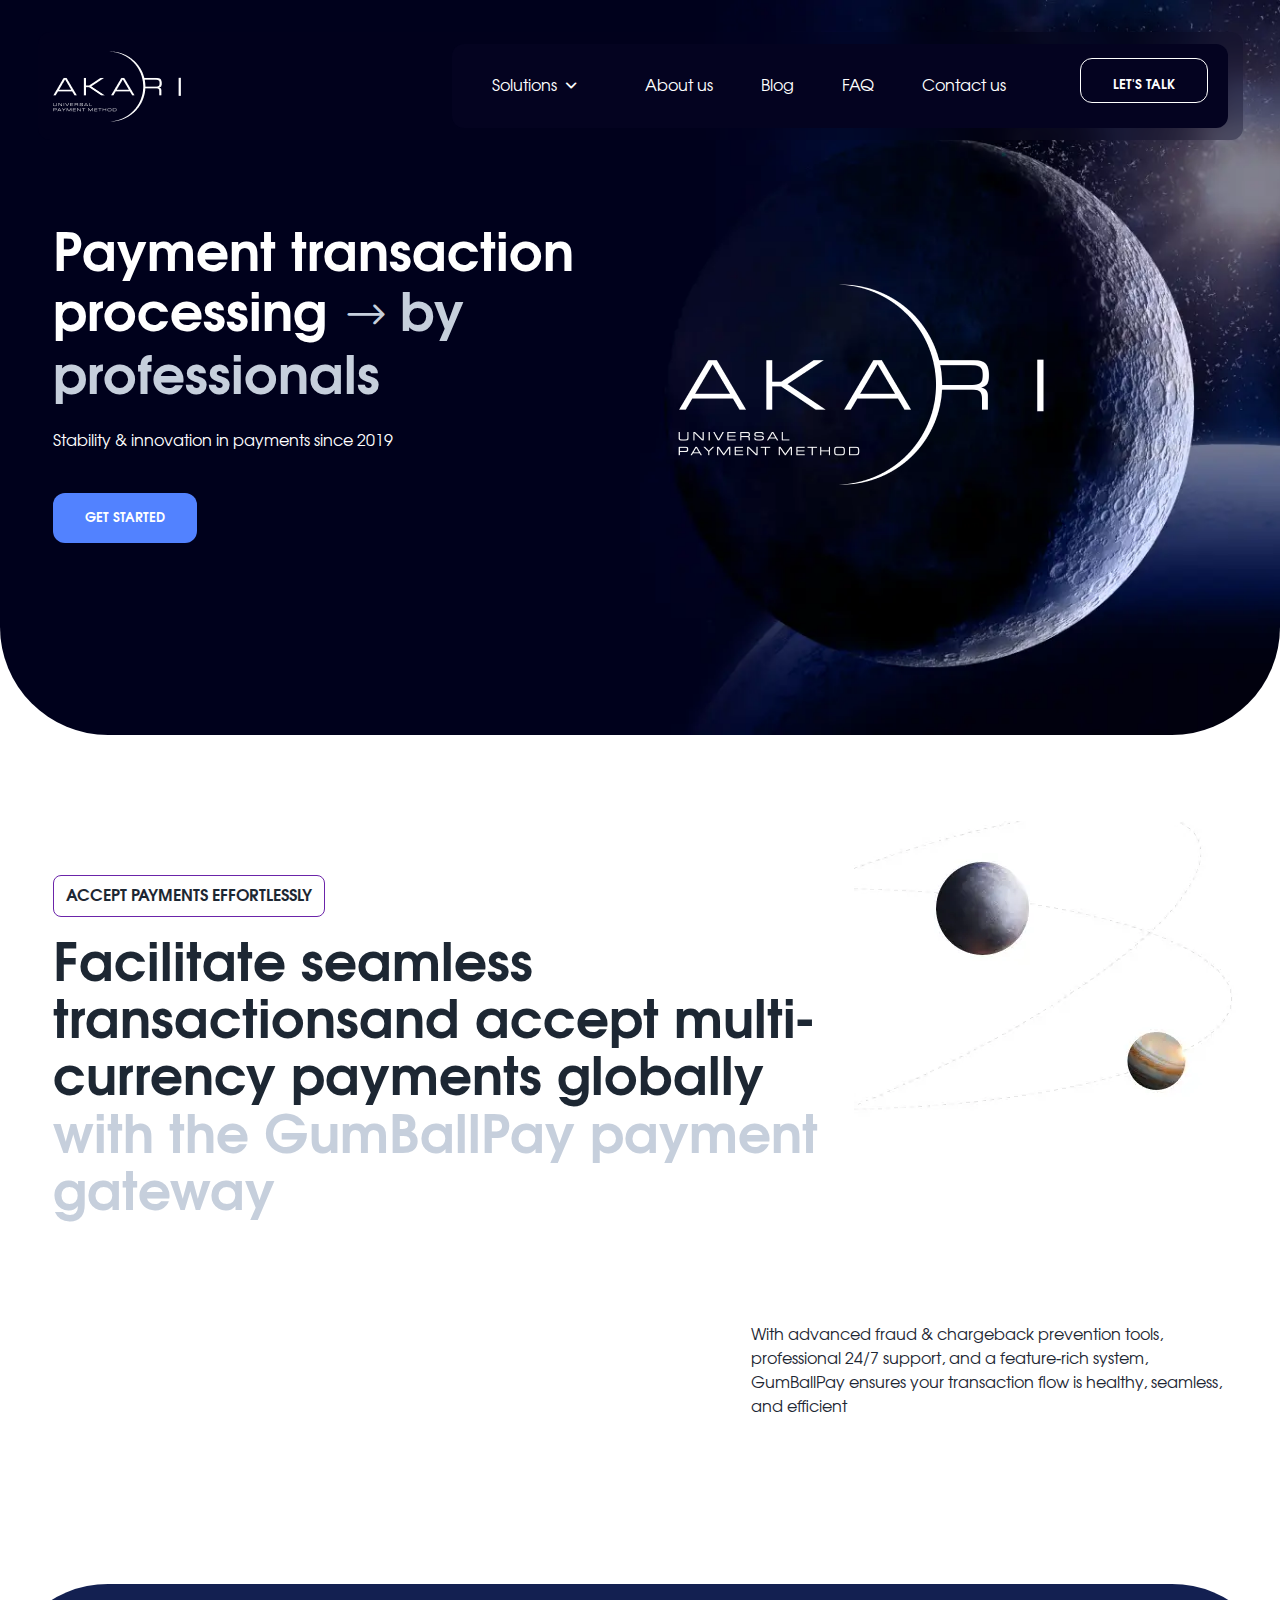
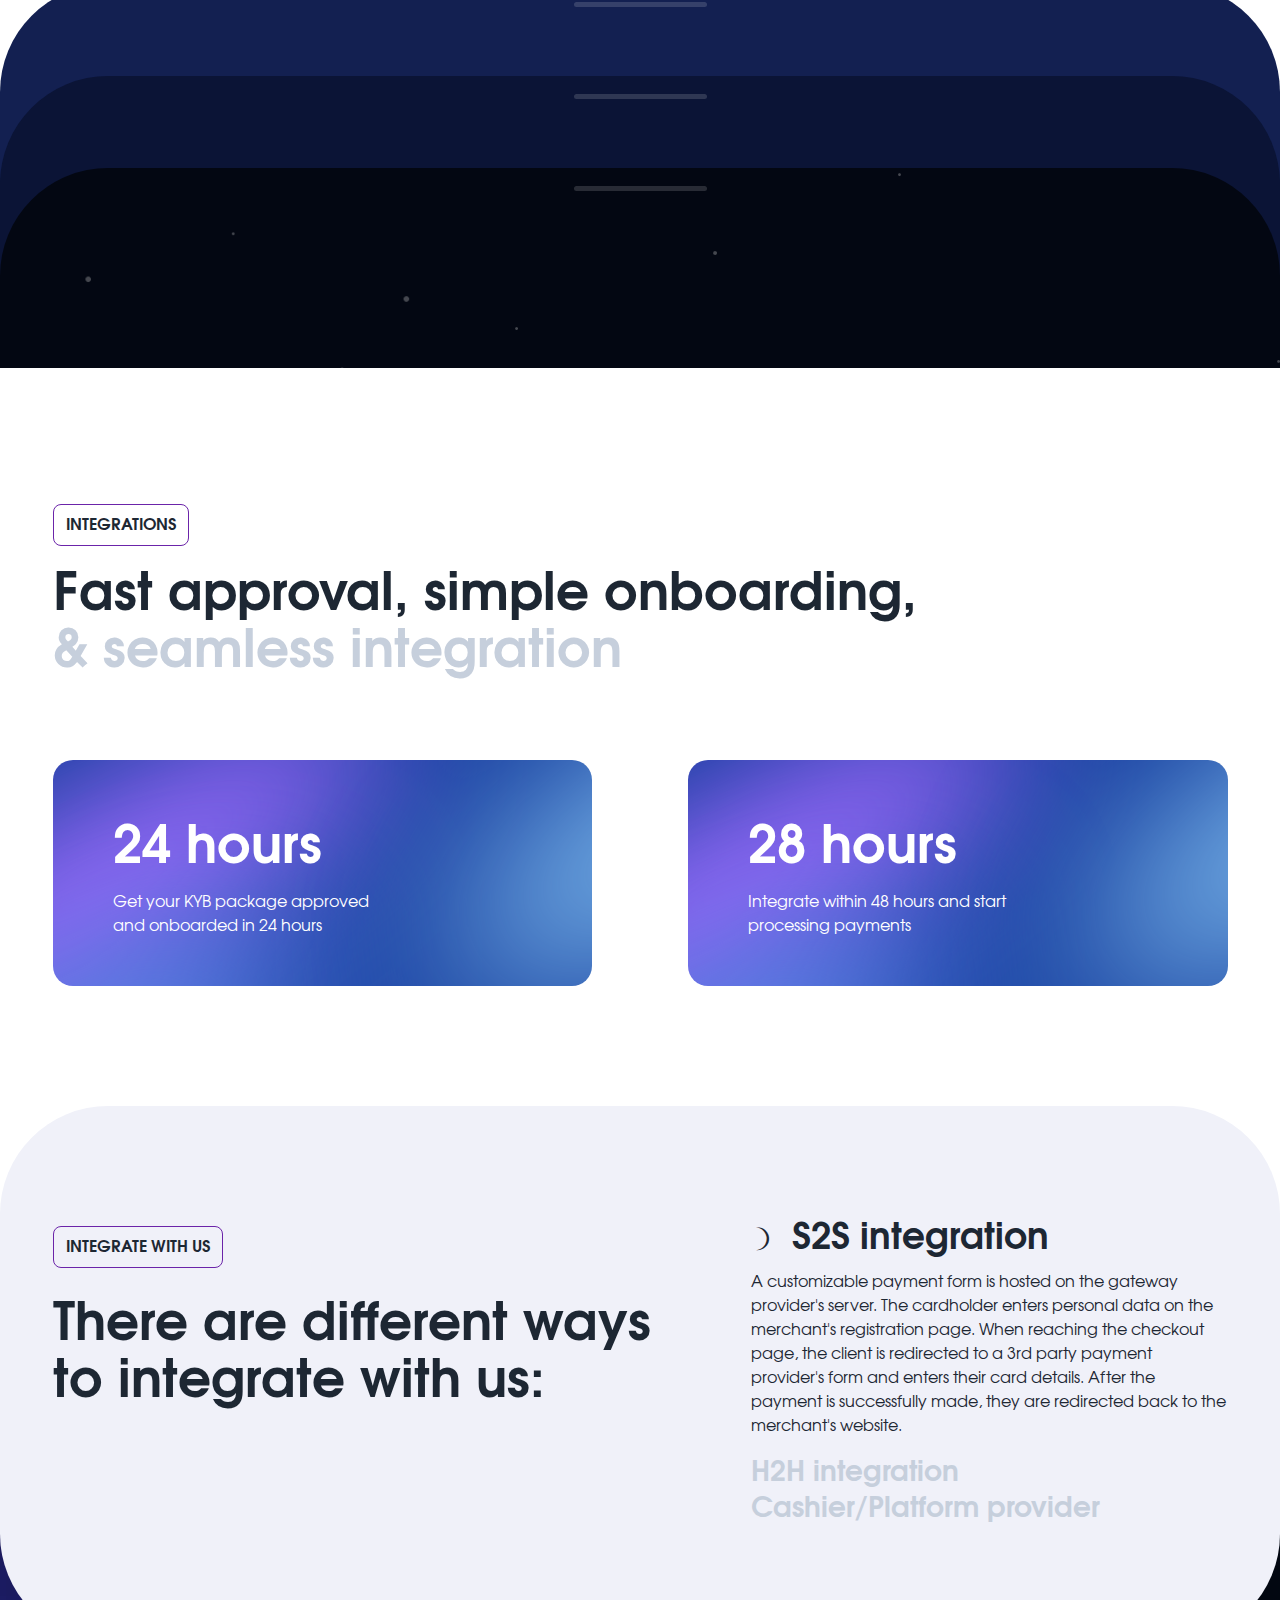
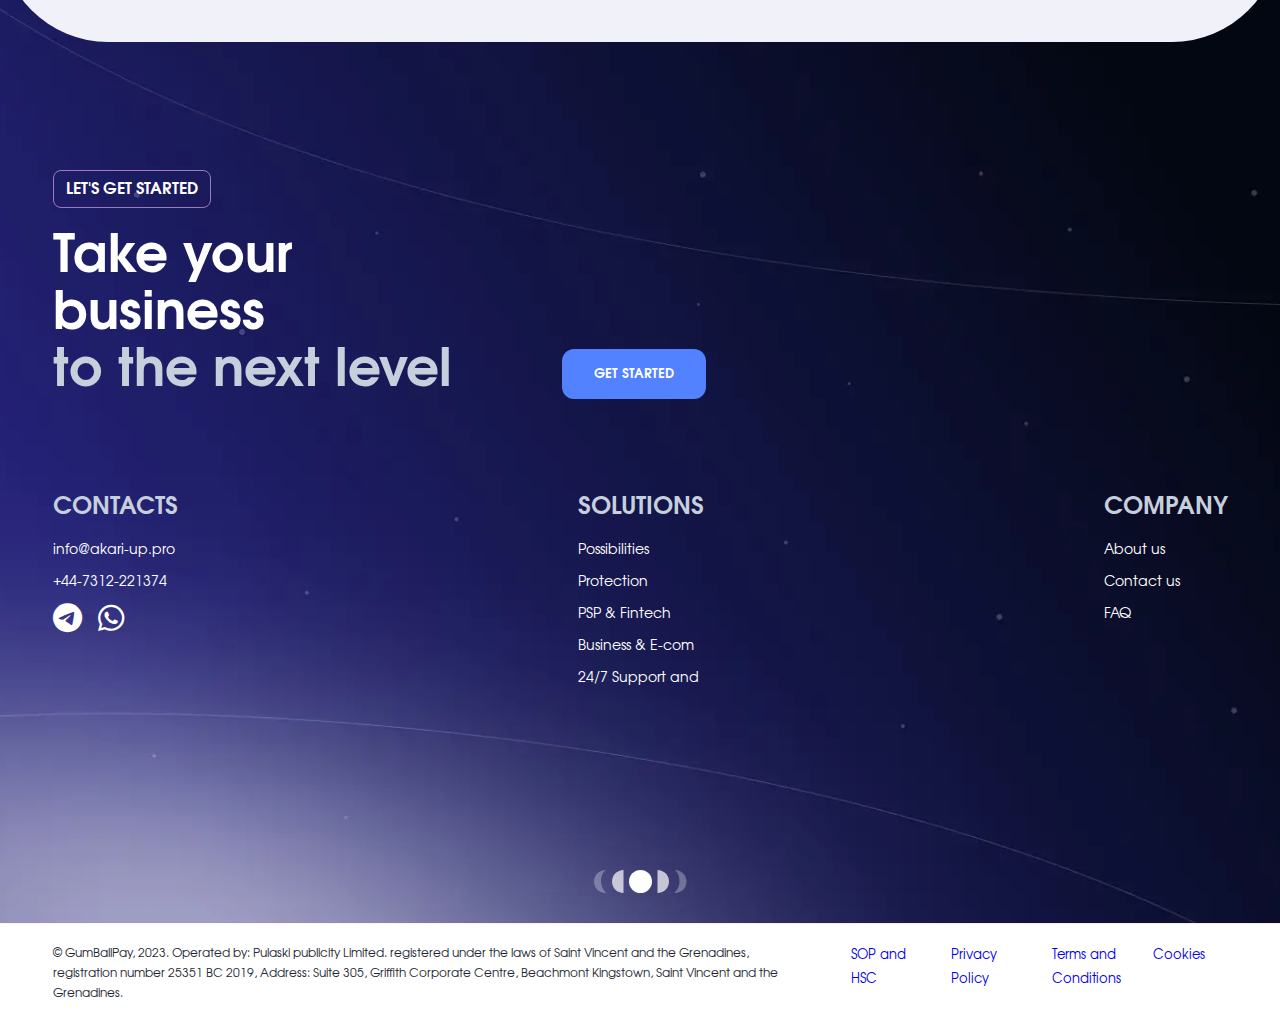
==== commit 58cdff7c: "Add files via upload" ====
--- a/index.html
+++ b/index.html
@@ -5,8 +5,8 @@
     <meta charset="UTF-8">
     <meta http-equiv="X-UA-Compatible" content="IE=edge">
     <meta name="viewport" content="width=device-width, initial-scale=1.0">
-    <link rel="stylesheet" href="files/swiper.min.css?_v=20230629154340">
-    <link rel="stylesheet" href="css/style.min.css?_v=20230629154340">
+    <link rel="stylesheet" href="files/swiper.min.css?_v=20230629161959">
+    <link rel="stylesheet" href="css/style.min.css?_v=20230629161959">
     <title>Home</title>
 </head>
 
@@ -18,38 +18,40 @@
             <nav class="header-nav">
                 <div class="menu-icon">MENU <div class="close-menu icon-plus-solid"><span>close</span></div></div>
                 <ul class="nav-list">
-                    <li class="nav-item link-solutions icon-arrow-down"><button class="nav-link">Solutions
-                        <div class="solution-items">
-                            <a href="solution-coverage.html" class="solution-item">
-                                <div class="item-head">
-                                    <div class="item-icon"><img src="./icons/header-solution/icon1.svg" alt="icon"></div>
-                                    <h3 class="item-title">Possibilities</h3>
-                                </div>
-                                <div class="item-text">Accept payments globally with our worldwide card processing solution covering six continents.</div>
-                            </a>
-                            <a href="solution-prevention.html" class="solution-item">
-                                <div class="item-head">
-                                    <div class="item-icon"><img src="./icons/header-solution/icon2.svg" alt="icon"></div>
-                                    <h3 class="item-title">Protection</h3>
-                                </div>
-                                <div class="item-text">Our solution comes with pre-integrated fraud & chargeback prevention tools from industry-leading suppliers</div>
-                            </a>
-                            <a href="solution-routing.html" class="solution-item">
-                                <div class="item-head">
-                                    <div class="item-icon"><img src="./icons/header-solution/icon3.svg" alt="icon"></div>
-                                    <h3 class="item-title">PSP & Fintech</h3>
-                                </div>
-                                <div class="item-text">Smart routing instantly assigns and directs your deposit to the most suitable acquirer, reducing false declines.</div>
-                            </a>
-                            <a href="solution-secure.html" class="solution-item">
-                                <div class="item-head">
-                                    <div class="item-icon"><img src="./icons/header-solution/icon4.svg" alt="icon"></div>
-                                    <h3 class="item-title">Business & E-com</h3>
-                                </div>
-                                <div class="item-text">Optimise your payment process and accept transactions online.</div>
-                            </a>
-                        </div>
-                    </button></li>
+                    <li class="nav-item link-solutions icon-arrow-down">
+                        <div class="nav-link">Solutions
+                            <div class="solution-items">
+                                <a href="solution-coverage.html" class="solution-item">
+                                    <div class="item-head">
+                                        <div class="item-icon"><img src="./icons/header-solution/icon1.svg" alt="icon"></div>
+                                        <h3 class="item-title">Possibilities</h3>
+                                    </div>
+                                    <div class="item-text">Accept payments globally with our worldwide card processing solution covering six continents.</div>
+                                </a>
+                                <a href="solution-prevention.html" class="solution-item">
+                                    <div class="item-head">
+                                        <div class="item-icon"><img src="./icons/header-solution/icon2.svg" alt="icon"></div>
+                                        <h3 class="item-title">Protection</h3>
+                                    </div>
+                                    <div class="item-text">Our solution comes with pre-integrated fraud & chargeback prevention tools from industry-leading suppliers</div>
+                                </a>
+                                <a href="solution-routing.html" class="solution-item">
+                                    <div class="item-head">
+                                        <div class="item-icon"><img src="./icons/header-solution/icon3.svg" alt="icon"></div>
+                                        <h3 class="item-title">PSP & Fintech</h3>
+                                    </div>
+                                    <div class="item-text">Smart routing instantly assigns and directs your deposit to the most suitable acquirer, reducing false declines.</div>
+                                </a>
+                                <a href="solution-secure.html" class="solution-item">
+                                    <div class="item-head">
+                                        <div class="item-icon"><img src="./icons/header-solution/icon4.svg" alt="icon"></div>
+                                        <h3 class="item-title">Business & E-com</h3>
+                                    </div>
+                                    <div class="item-text">Optimise your payment process and accept transactions online.</div>
+                                </a>
+                            </div>
+                        </div>
+                    </li>
                     <li class="nav-item"><a href="about.html" class="nav-link">About us</a></li>
                     <li class="nav-item"><a href="blog.html" class="nav-link">Blog</a></li>
                     <li class="nav-item"><a href="faq.html" class="nav-link">FAQ</a></li>
@@ -299,6 +301,6 @@
         </div>
     </div>
 </footer> 
-    <script src="js/app.min.js?_v=20230629154340"></script>
+    <script src="js/app.min.js?_v=20230629161959"></script>
 </body>
 </html>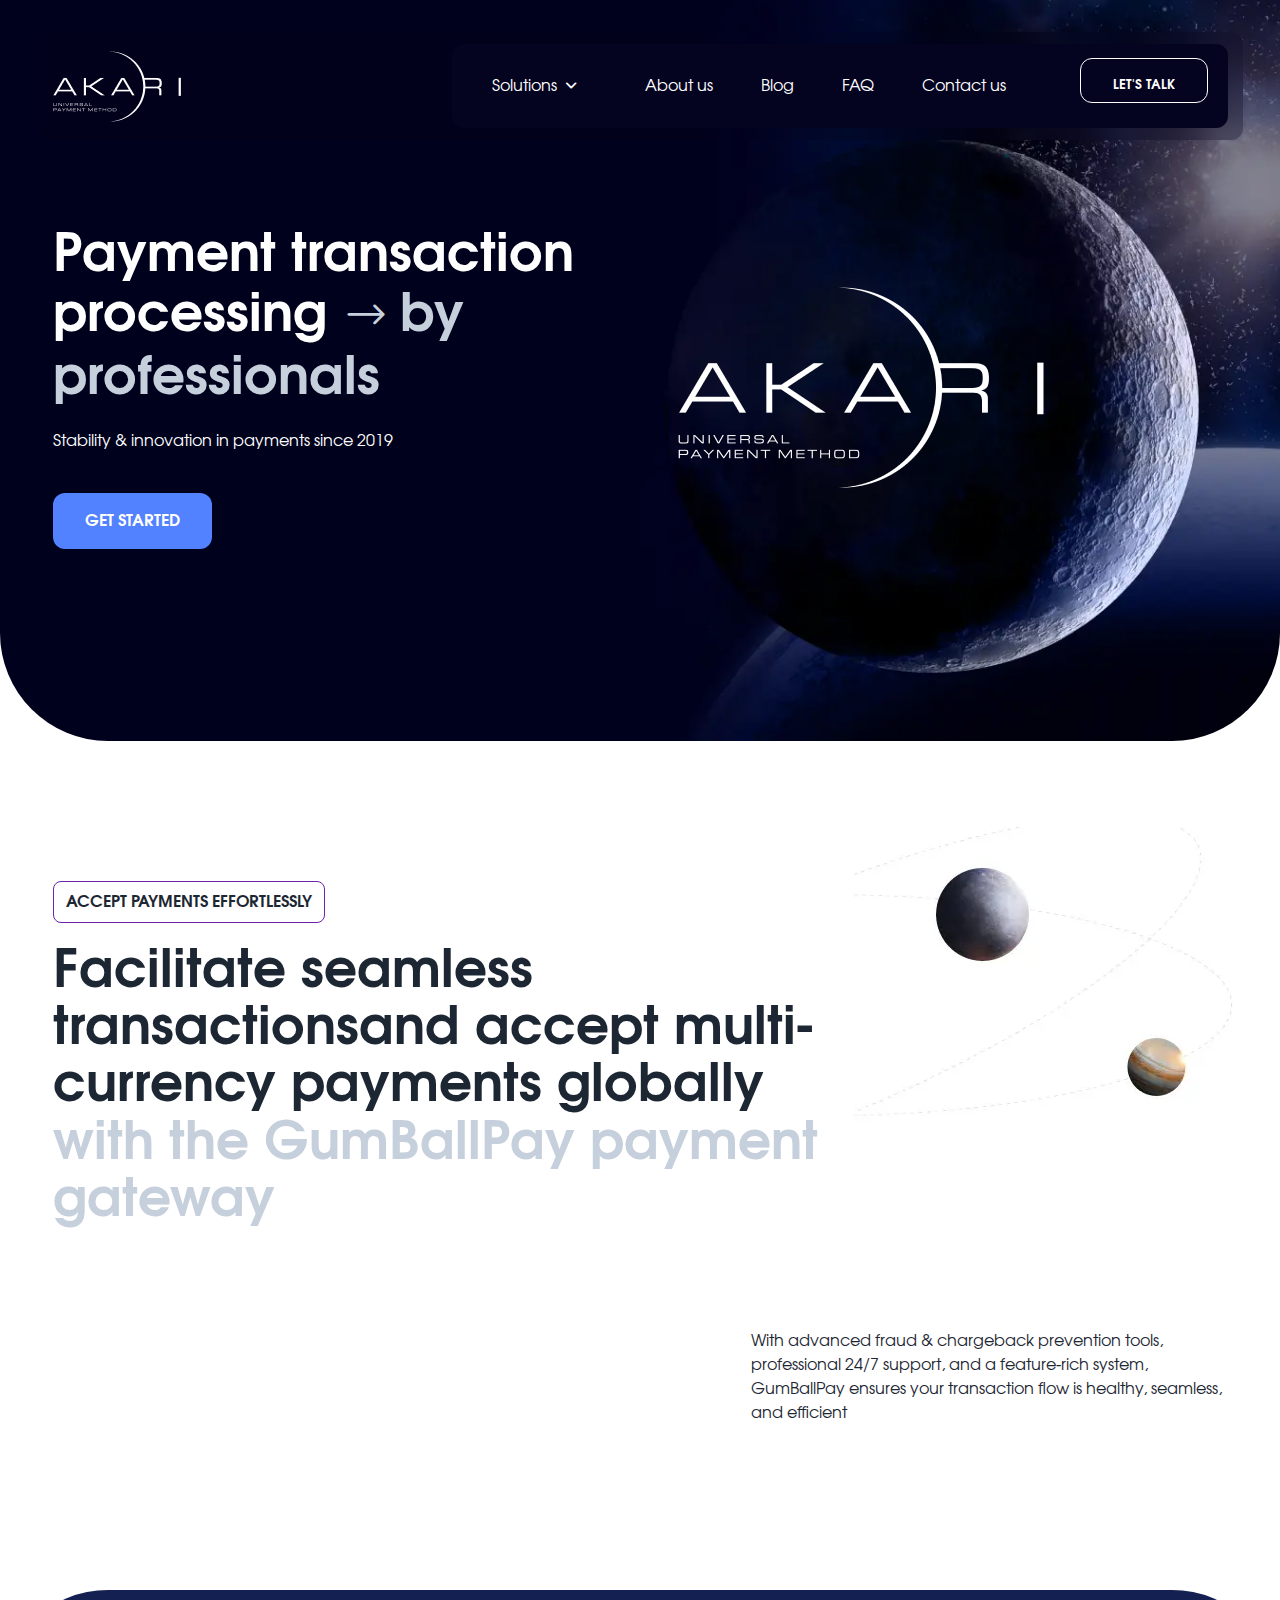
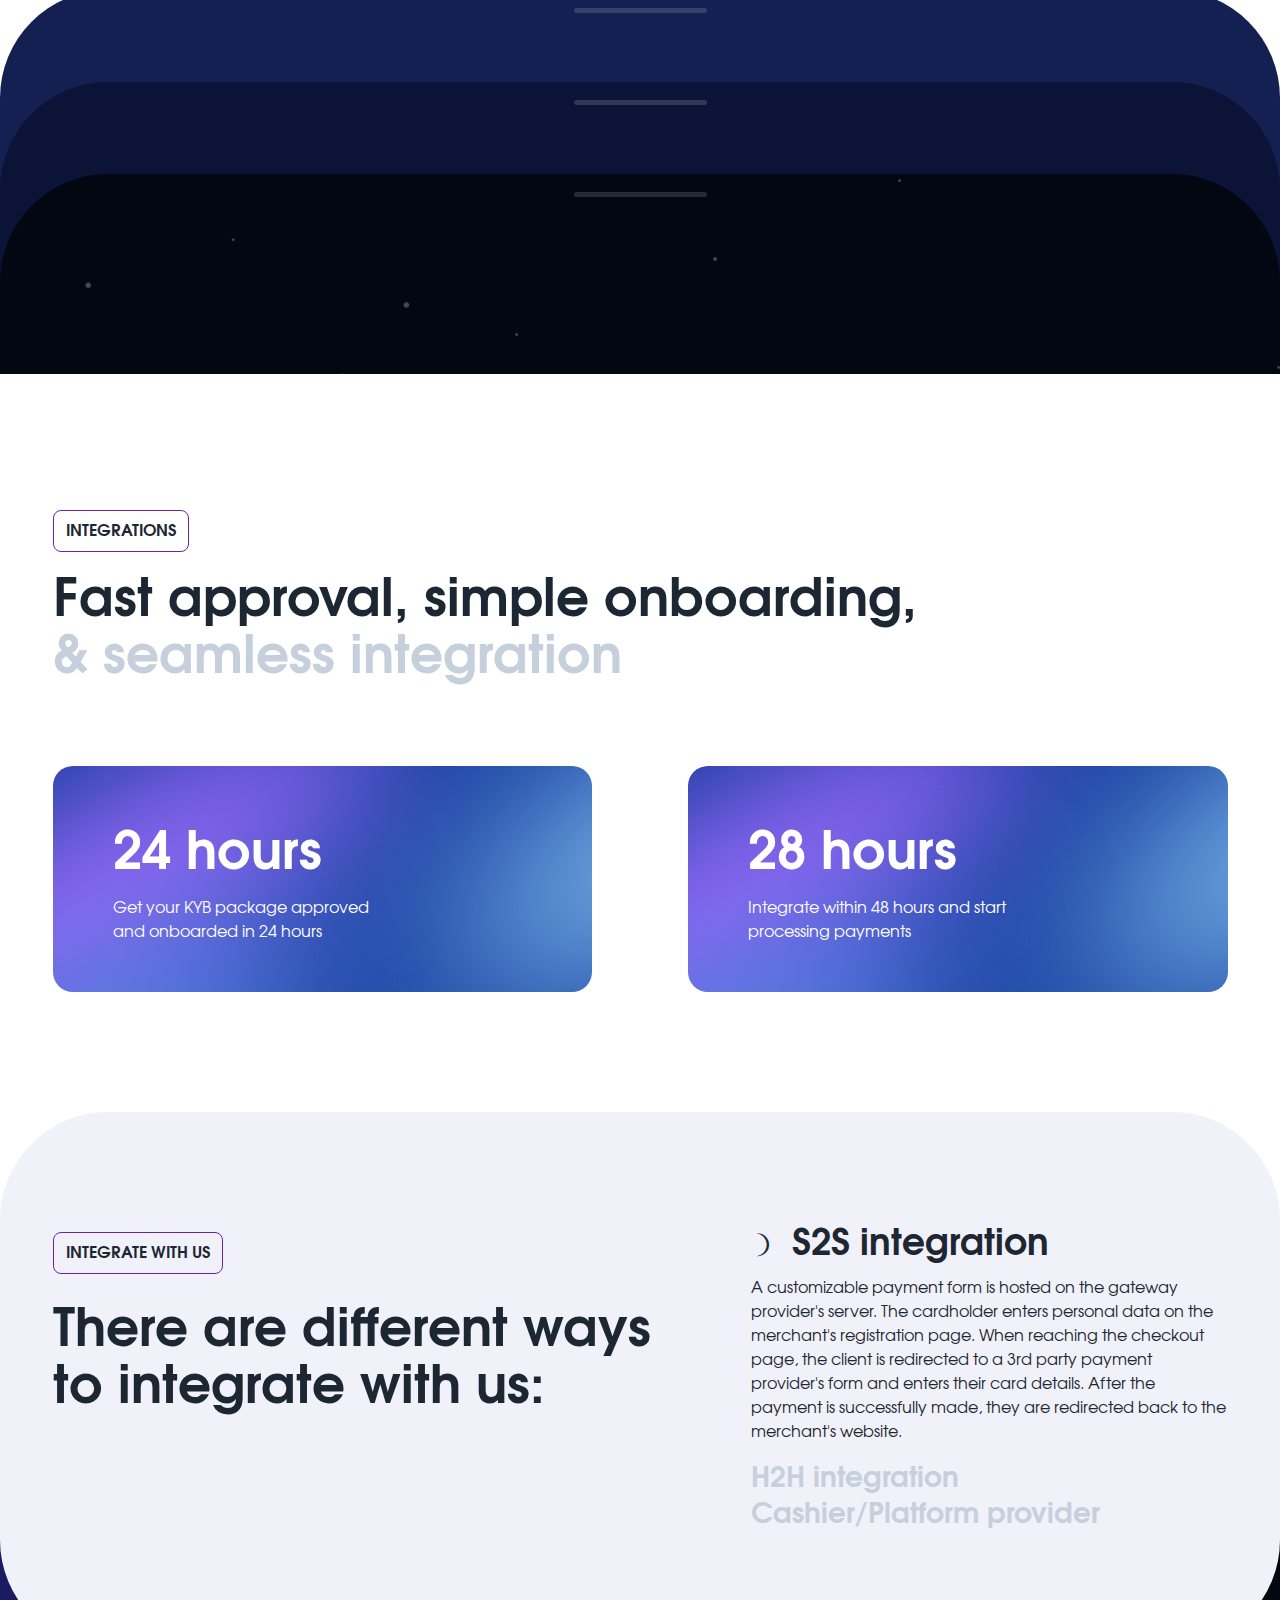
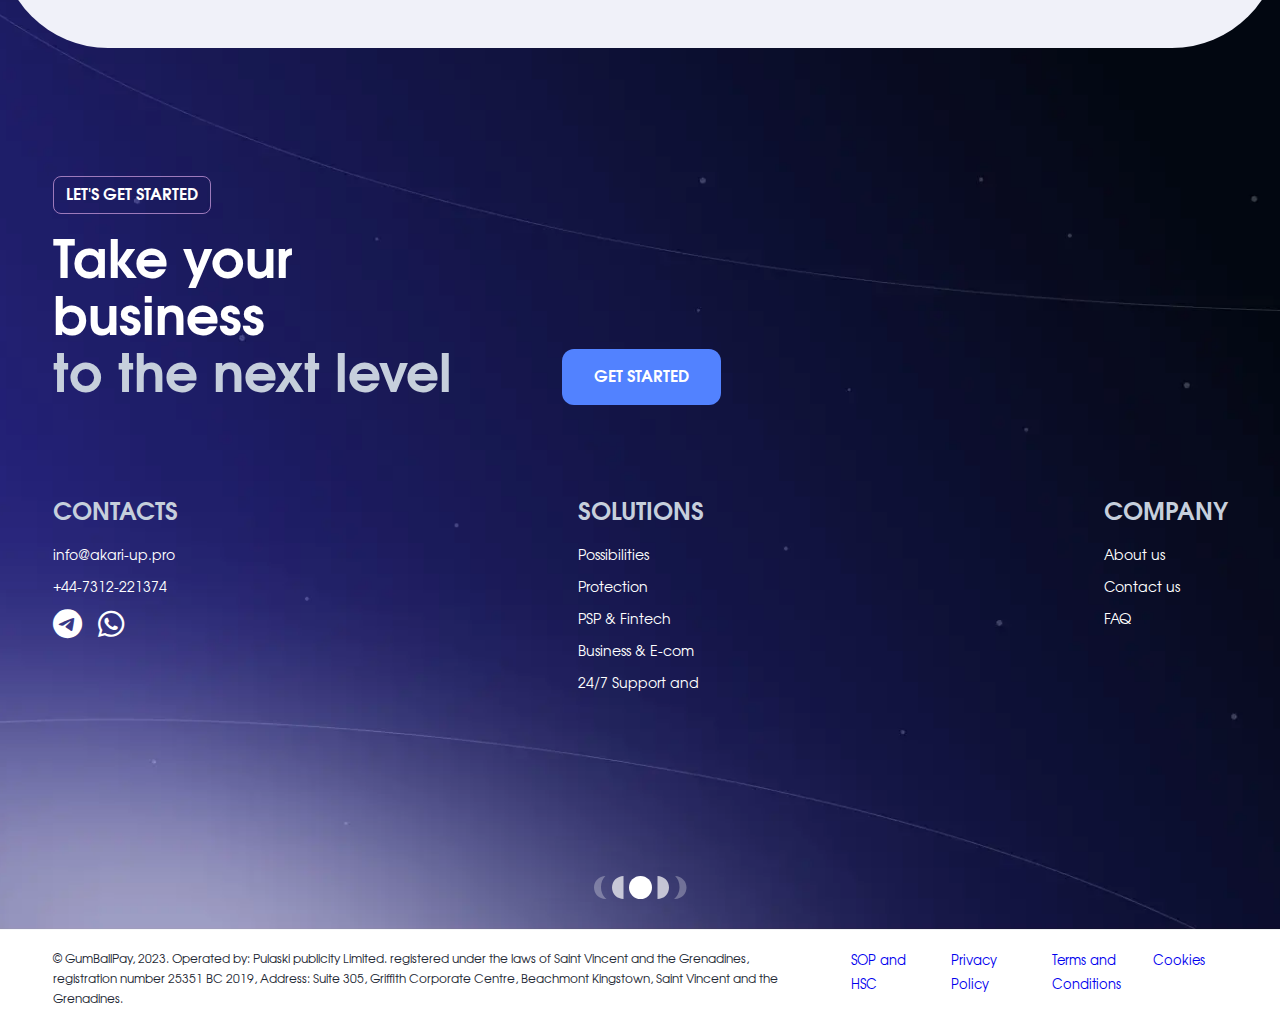
==== commit 891d8663: "Add files via upload" ====
--- a/index.html
+++ b/index.html
@@ -5,8 +5,8 @@
     <meta charset="UTF-8">
     <meta http-equiv="X-UA-Compatible" content="IE=edge">
     <meta name="viewport" content="width=device-width, initial-scale=1.0">
-    <link rel="stylesheet" href="files/swiper.min.css?_v=20230629161959">
-    <link rel="stylesheet" href="css/style.min.css?_v=20230629161959">
+    <link rel="stylesheet" href="files/swiper.min.css?_v=20230703155943">
+    <link rel="stylesheet" href="css/style.min.css?_v=20230703155943">
     <title>Home</title>
 </head>
 
@@ -70,7 +70,7 @@
                     <div class="section1-text">
                         <p>Stability & innovation in payments since 2019</p>
                     </div>
-                    <button class="section1-button _get-started-btn">GET STARTED</button>
+                    <a  href="solution-coverage.html" title="GET STARTED" class="section1-button _get-started-btn">GET STARTED</a>
                 </div>
                 <div class="section1-logo"><picture><source srcset="img/logo-big.webp" type="image/webp"><img src="img/logo-big.png" alt="image logo"></picture></div>
             </div>
@@ -85,7 +85,7 @@
                         <p>With advanced fraud & chargeback prevention tools, professional 24/7 support, and a feature-rich system, GumBallPay ensures your transaction flow is healthy, seamless, and efficient</p>
                     </div>
                 </div>
-                <!-- <div class="accept-slider swiper">
+<!--                 <div class="accept-slider swiper">
                     <div class="accept-slider-wrapper swiper-wrapper">
                         <div class="accept-slide swiper-slide">
                             <div class="slide-image"><picture><source srcset="img/solutions/solution-coverage.webp" type="image/webp"><img src="img/solutions/solution-coverage.png" alt=""></picture></div>
@@ -147,7 +147,7 @@
                     <div class="payment-sub-title _sub-title">PAYMENT METHODS</div>
                     <h2 class="payment-title _title"><span>We work with proven</span>payment methods</h2>
                     <div class="payment-text"><p>Payment gateway to help your business grow with multiple payment methods</p></div>
-                    <button class="payment-button _get-started-btn">GET STARTED</button>
+                    <a href="solution-coverage.html" title="GET STARTED" class="payment-button _get-started-btn">GET STARTED</a>
                 </div>
                 <div class="payment-image">
                     <picture><source srcset="img/home/payment-elipses.webp" type="image/webp"><img src="img/home/payment-elipses.png" alt="iamge" class="payment-image-elipses"></picture>
@@ -162,7 +162,7 @@
                     <div class="about-image">
                         <picture><source srcset="img/logo-big.webp" type="image/webp"><img src="img/logo-big.png" alt="logo" class="about-logo"></picture>
                     </div>
-                    <a href="about.html" class="about-link _get-started-btn">ABOUT US</a>
+                    <a href="about.html" title="ABOUT US" class="about-link _get-started-btn">ABOUT US</a>
                 </div>
                 <div class="about-descr">
                     <h2 class="about-title _title">was founded in 2019 with a core focus on providing a payment gateway solution to support online businesses.</h2>
@@ -251,7 +251,7 @@
                     <div class="footer-sub-title _sub-title">LET'S GET STARTED</div>
                     <h2 class="footer-title _title">Take your business <br><span>to the next level</span></h2>
                 </div>
-                <button class="footer-button _get-started-btn">GET STARTED</button>
+                <a href="solution-coverage.html" title="GET STARTED" class="footer-button _get-started-btn">GET STARTED</a>
             </div>
             <nav class="footer-nav">
                 <div class="nav-column">
@@ -301,6 +301,71 @@
         </div>
     </div>
 </footer> 
-    <script src="js/app.min.js?_v=20230629161959"></script>
+    <section class="lets-talk-modal">
+    <button class="lets-talk-modal-close icon-plus-solid">Close</button>
+    <div class="lets-talk-modal-window _container">
+        <h1 class="lets-talk-modal-title _title">Fill the form and we’ll<span>be in touch as soon as possible</span></h1>
+        <div class="lets-talk-modal-form-block">
+            <div class="spinner"><span></span></div>
+            <div class="message">Thank you, the data was sent successfully, please wait for a callback</div>
+            <form action="#" class="lets-talk-modal-form">
+                <div class="lets-talk-modal-form-inputs">
+                    <div class="lets-talk-modal-form-input-wrapper">
+                        <h3 class="lets-talk-modal-input-title">Your name</h3>
+                        <input required type="text" placeholder="Name" class="lets-talk-modal-form-input">
+                    </div>
+                    <div class="lets-talk-modal-form-input-wrapper">
+                        <h3 class="lets-talk-modal-input-title">Email</h3>
+                        <input required type="text" placeholder="Email" class="lets-talk-modal-form-input">
+                    </div>
+                    <div class="lets-talk-modal-form-input-wrapper">
+                        <h3 class="lets-talk-modal-input-title">Company name</h3>
+                        <input required type="text" placeholder="Company name" class="lets-talk-modal-form-input">
+                    </div>
+                    <div class="lets-talk-modal-form-input-wrapper">
+                        <h3 class="lets-talk-modal-input-title">Company website (optional)</h3>
+                        <input type="text" placeholder="https://" class="lets-talk-modal-form-input">
+                    </div>
+                    <div class="lets-talk-modal-form-input-wrapper">
+                        <h3 class="lets-talk-modal-input-title">Select partnership type</h3>
+                        <div class="select-block card-select-block">
+                            <div class="select-button"><span></span></div>
+                            <select class="select" name="partners" >
+                                <option selected disabled="" >Technology partners</option>
+                                <option value="1">Technology partners</option>
+                                <option value="2">Media partners</option>
+                                <option value="3">Business partners</option>
+                            </select>
+                        </div>
+                    </div>
+                    <div class="lets-talk-modal-form-input-wrapper">
+                        <h3 class="lets-talk-modal-input-title">How did you hear about us?</h3>
+                        <div class="select-block card-select-block">
+                            <div class="select-button"><span></span></div>
+                            <select class="select" name="media" >
+                                <option selected disabled="" >instagram</option>
+                                <option value="1">Instagram</option>
+                                <option value="2">Telegram</option>
+                                <option value="3">Facebook</option>
+                            </select>
+                        </div>
+                    </div>
+                </div>
+                <div class="lets-talk-modal-form-input-wrapper">
+                    <h3 class="lets-talk-modal-input-title">How can we help you?</h3>
+                    <textarea placeholder="Your message" class="lets-talk-modal-form-textarea"></textarea>
+                </div>
+                <div class="lets-talk-modal-form-checkbox-wrapper">
+                    <input required type="checkbox" class="lets-talk-modal-form-checkbox">
+                    <div class="lets-talk-modal-form-checkbox-text">I agree to the <a href="#">Terms of Use</a> and <a href="#">Privacy Policy</a></div>
+                </div>
+                <button type="submit" class="lets-talk-modal-form-button">Submit</button>
+            </form>
+            <div class="lets-talk-modal-form-block-icon"><img src="icons/footer-moon.svg" alt="icon moon"></div>
+        </div>
+    </div>
+</section> 
+    <script src="https://ajax.googleapis.com/ajax/libs/jquery/3.5.1/jquery.min.js?_v=20230703155943"></script>
+    <script src="js/app.min.js?_v=20230703155943"></script>
 </body>
 </html>--- a/css/style.min.css
+++ b/css/style.min.css
@@ -1 +1 @@
-@import url(https://fonts.googleapis.com/css2?family=Exo+2&display=swap);*{padding:0;margin:0;border:0}*,:after,:before{-webkit-box-sizing:border-box;box-sizing:border-box}:active,:focus{outline:0}a:active,a:focus{outline:0}aside,footer,header,nav{display:block}body,html{height:100%;width:100%;font-size:100%;line-height:1;font-size:14px;-ms-text-size-adjust:100%;-moz-text-size-adjust:100%;-webkit-text-size-adjust:100%}button,input,textarea{font-family:inherit;outline:0}input::-ms-clear{display:none}button{cursor:pointer;background:0 0}button::-moz-focus-inner{padding:0;border:0}a,a:visited{text-decoration:none}a:hover{text-decoration:none}ul li{list-style:none}img{vertical-align:top}h1,h2,h3,h4,h5,h6{font-size:inherit;font-weight:inherit}@font-face{font-family:icomoon;src:url(fonts/icomoon.eot?1hcstj);src:url(fonts/icomoon.eot?1hcstj#iefix) format("embedded-opentype"),url(fonts/icomoon.ttf?1hcstj) format("truetype"),url(../fonts/icomoon.woff?1hcstj) format("woff"),url(../fonts/icomoon.svg?1hcstj#icomoon) format("svg");font-weight:400;font-style:normal;font-display:block}[class*=" icon-"]::before,[class^=icon-]::before{font-family:icomoon!important;speak:never;font-style:normal;font-weight:400;font-variant:normal;text-transform:none;line-height:1;-webkit-font-smoothing:antialiased;-moz-osx-font-smoothing:grayscale}.icon-arrow-down:before{content:"\e900"}.icon-arrow-left:before{content:"\e901"}.icon-arrow-right:before{content:"\e902"}.icon-facebook:before{content:"\e903"}.icon-home:before{content:"\e904"}.icon-instagram:before{content:"\e905"}.icon-moon:before{content:"\e906"}.icon-plus-solid:before{content:"\e907"}.icon-telegram:before{content:"\e908"}.icon-viber:before{content:"\e909"}.icon-whatsapp:before{content:"\e90a"}@font-face{font-family:Evolventa;font-display:swap;src:url(../fonts/Evolventa-Bold.woff2) format("woff2"),url(../fonts/Evolventa-Bold.woff) format("woff");font-weight:700;font-style:normal}@font-face{font-family:Evolventa;font-display:swap;src:url(../fonts/Evolventa-Regular.woff2) format("woff2"),url(../fonts/Evolventa-Regular.woff) format("woff");font-weight:400;font-style:normal}@font-face{font-family:icons;font-display:swap;src:url(../fonts/icons.woff2) format("woff2"),url(../fonts/icons.woff) format("woff");font-weight:400;font-style:normal}.menu-icon{position:absolute;top:0;left:0;width:100%;display:-webkit-box;display:-ms-flexbox;display:flex;-webkit-box-pack:justify;-ms-flex-pack:justify;justify-content:space-between;-webkit-box-align:center;-ms-flex-align:center;align-items:center;color:#fff;font-size:20px;font-weight:700;text-transform:uppercase}.menu-icon .close-menu{display:-webkit-box;display:-ms-flexbox;display:flex;-webkit-box-align:center;-ms-flex-align:center;align-items:center;-webkit-column-gap:10px;-moz-column-gap:10px;column-gap:10px}.menu-icon .close-menu span{display:none;text-transform:lowercase;font-size:16px;font-weight:400}.menu-icon .close-menu::before{-webkit-transition:-webkit-transform .4s ease;transition:-webkit-transform .4s ease;transition:transform .4s ease;transition:transform .4s ease,-webkit-transform .4s ease;font-size:16px;color:#fff}.header.active .menu-icon .close-menu span{display:block}.header.active .menu-icon .close-menu::before{-webkit-transform:rotate(45deg);-ms-transform:rotate(45deg);transform:rotate(45deg)}.header .header-container{border-radius:12px;background:rgba(4,3,32,.26)}.header .header-container .header-wrapper{width:100%;display:-webkit-box;display:-ms-flexbox;display:flex}.header .header-container .header-logo img{width:100%;height:100%}.header .header-container .header-nav{display:-webkit-box;display:-ms-flexbox;display:flex;background:#040320;border-radius:12px;position:relative}.header .header-container .header-nav .nav-list{display:-webkit-box;display:-ms-flexbox;display:flex}.header .header-container .header-nav .nav-list .nav-item::before{color:#fff;font-size:14px;-webkit-transition:-webkit-transform .4s ease;transition:-webkit-transform .4s ease;transition:transform .4s ease;transition:transform .4s ease,-webkit-transform .4s ease}.header .header-container .header-nav .nav-list .nav-item .nav-link{padding:10px 0;color:#fff}.header .header-container .header-nav .nav-list .nav-item .nav-link:hover{color:#5282ff}.header .header-container .header-nav .nav-list .nav-item .nav-link .solution-items{width:100%;background:#040320;-webkit-transition:all .5s ease;transition:all .5s ease;border-radius:0 0 20px 20px}.header .header-container .header-nav .nav-list .nav-item .nav-link .solution-items .solution-item{color:#fff;border-radius:20px;-webkit-transition:all .3s ease;transition:all .3s ease;opacity:0;pointer-events:none}.header .header-container .header-nav .nav-list .nav-item .nav-link .solution-items .solution-item:hover{border:1px solid #5282ff;background:#040320}.header .header-container .header-nav .nav-list .nav-item .nav-link .solution-items .solution-item .item-head{display:-webkit-box;display:-ms-flexbox;display:flex;-webkit-box-align:center;-ms-flex-align:center;align-items:center;-webkit-column-gap:8px;-moz-column-gap:8px;column-gap:8px}.header .header-container .header-nav .nav-list .nav-item .nav-link .solution-items .solution-item .item-head .item-icon{width:76px;height:76px;display:-webkit-box;display:-ms-flexbox;display:flex;-webkit-box-orient:vertical;-webkit-box-direction:normal;-ms-flex-direction:column;flex-direction:column;-webkit-box-align:center;-ms-flex-align:center;align-items:center;-webkit-box-pack:center;-ms-flex-pack:center;justify-content:center;border-radius:20px;background:linear-gradient(215deg,#2b3255 0,rgba(96,46,201,0) 100%);-webkit-backdrop-filter:blur(15px);backdrop-filter:blur(15px)}.header .header-container .header-nav .nav-list .nav-item .nav-link .solution-items .solution-item .item-head .item-title{font-size:20px;font-weight:700}.header .header-container .header-nav .nav-list .nav-item .nav-link .solution-items .solution-item .item-text{margin-top:24px;width:100%}.header .header-container .header-nav .nav-list .link-solutions:hover::before{-webkit-transform:rotate(180deg);-ms-transform:rotate(180deg);transform:rotate(180deg)}.header .header-container .header-nav .nav-list .link-solutions:hover .solution-items .solution-item{opacity:1;pointer-events:auto}.header .header-container .header-nav .header-button{height:45px;border-radius:12px;border:1.5px solid #fff;padding:12px 32px;font-weight:700;line-height:28px;text-transform:uppercase;color:#fff;-webkit-transition:all .2s ease;transition:all .2s ease}.header .header-container .header-nav .header-button:hover{border:1.5px solid #5282ff;color:#5282ff;-webkit-transform:scale(.97);-ms-transform:scale(.97);transform:scale(.97)}.footer{background:#fff;position:relative;z-index:0}.no-webp .footer .footer-body{background:url(../img/footer/footer-bg.jpg) center center/cover no-repeat}.footer .footer-body{position:relative}.footer .footer-body .footer-icon{position:absolute;bottom:30px;left:calc(50% - 46px)}.footer .footer-body .footer-content{display:-webkit-box;display:-ms-flexbox;display:flex}.footer .footer-body .footer-content .footer-descr{display:-webkit-box;display:-ms-flexbox;display:flex;-webkit-box-orient:vertical;-webkit-box-direction:normal;-ms-flex-direction:column;flex-direction:column}.footer .footer-body .footer-content .footer-descr .footer-sub-title{padding:6px 12px;-ms-flex-item-align:start;-ms-grid-row-align:start;align-self:start;margin-bottom:20px;border-radius:8px;text-transform:uppercase;font-weight:700;color:#fff;border:1px solid #9d7abb}.footer .footer-body .footer-content .footer-descr .footer-title{max-width:465px}.footer .footer-body .footer-content .footer-button{padding:16px 32px;background:#5282ff;display:-webkit-box;display:-ms-flexbox;display:flex;-webkit-box-orient:vertical;-webkit-box-direction:normal;-ms-flex-direction:column;flex-direction:column;-webkit-box-align:center;-ms-flex-align:center;align-items:center;-webkit-box-pack:center;-ms-flex-pack:center;justify-content:center;color:#fff;text-transform:uppercase;font-weight:700;border-radius:12px;-webkit-transition:all .2s ease;transition:all .2s ease}.footer .footer-body .footer-content .footer-button:hover{-webkit-transform:scale(.98);-ms-transform:scale(.98);transform:scale(.98);background:#1d2733}.footer .footer-body .footer-nav{display:-webkit-box;display:-ms-flexbox;display:flex}.footer .footer-body .footer-nav .nav-column{display:-webkit-box;display:-ms-flexbox;display:flex;-webkit-box-orient:vertical;-webkit-box-direction:normal;-ms-flex-direction:column;flex-direction:column}.footer .footer-body .footer-nav .nav-column .column-title{color:#c6cfdc;font-size:24px;font-weight:700;margin-bottom:20px}.footer .footer-body .footer-nav .nav-column .nav-list{display:-webkit-box;display:-ms-flexbox;display:flex;-webkit-box-orient:vertical;-webkit-box-direction:normal;-ms-flex-direction:column;flex-direction:column}.footer .footer-body .footer-nav .nav-column .nav-list .nav-item{color:#fff;font-size:14px;line-height:171.428571%}.footer .footer-body .footer-nav .nav-column .nav-list .nav-item .footer-social{display:-webkit-box;display:-ms-flexbox;display:flex;-webkit-box-align:center;-ms-flex-align:center;align-items:center;-webkit-column-gap:16px;-moz-column-gap:16px;column-gap:16px}.footer .footer-body .footer-nav .nav-column .nav-list .nav-item .footer-social .social-item{color:#fff;-webkit-transition:all .2s ease;transition:all .2s ease}.footer .footer-body .footer-nav .nav-column .nav-list .nav-item .footer-social .social-item::before{font-size:30px;-webkit-transition:all .2s ease;transition:all .2s ease}.footer .footer-body .footer-nav .nav-column .nav-list .nav-item .footer-social .social-item:hover{-webkit-transform:scale(.98);-ms-transform:scale(.98);transform:scale(.98);color:#5282ff}.footer .footer-body .footer-nav .nav-column .nav-list .nav-item .footer-link{font-size:14px;line-height:171.428571%;color:#fff;-webkit-transition:all .2s ease;transition:all .2s ease}.footer .footer-body .footer-nav .nav-column .nav-list .nav-item .footer-link:hover{text-decoration:underline}.footer .footer-bottom{padding:20px 0;display:-webkit-box;display:-ms-flexbox;display:flex;background:#fff;color:#1d2733}.footer .footer-bottom .footer-copy{max-width:777px;font-size:12px;line-height:166.666667%}.footer .footer-bottom .footer-links{display:-webkit-box;display:-ms-flexbox;display:flex}.footer .footer-bottom .footer-links .footer-bottom-link{font-size:13px;-webkit-box-flex:0;-ms-flex:0 0 75px;flex:0 0 75px}.about-section1{position:relative;overflow:hidden}.about-section1 .bg{position:absolute;top:0;left:0;width:100%;height:100%;z-index:0;-o-object-fit:cover;object-fit:cover}.about-section1 .about-section1-container{position:relative;z-index:1;color:#fff}.about-section1 .about-section1-container .about-section1-nav{margin-bottom:12px}.about-section1 .about-section1-container .about-section1-nav .about-section1-list-item{color:#fff}.about-section1 .about-section1-container .about-section1-nav .about-section1-list-item::after{background:#fff}.about-section1 .about-section1-container .about-section1-title{display:-webkit-box;display:-ms-flexbox;display:flex;-webkit-box-orient:vertical;-webkit-box-direction:normal;-ms-flex-direction:column;flex-direction:column;max-width:881px}.about-section1 .about-section1-container .about-section1-title:last-child{margin-bottom:0}.about-text-block{display:-webkit-box;display:-ms-flexbox;display:flex;-webkit-box-orient:vertical;-webkit-box-direction:normal;-ms-flex-direction:column;flex-direction:column;row-gap:12px;background:#fff;max-width:661px;margin:0 auto}.no-webp .about-core{background:#030712 url(../img/home/choose-bg.png) center center/cover no-repeat}.about-core .about-core-container{display:-webkit-box;display:-ms-flexbox;display:flex}.about-core .about-core-container .about-core-descr{display:-webkit-box;display:-ms-flexbox;display:flex;-webkit-box-orient:vertical;-webkit-box-direction:normal;-ms-flex-direction:column;flex-direction:column;color:#fff}.about-core .about-core-container .about-core-descr .about-core-title{margin-bottom:24px}.about-core .about-core-container .about-core-descr .about-core-text{max-width:387px}.about-core .about-core-container .about-core-items{display:-webkit-box;display:-ms-flexbox;display:flex}.about-core .about-core-container .about-core-items .about-core-column{display:-webkit-box;display:-ms-flexbox;display:flex;-webkit-box-orient:vertical;-webkit-box-direction:normal;-ms-flex-direction:column;flex-direction:column}.about-core .about-core-container .about-core-items .about-core-column .about-core-item{border-radius:20px;background:#0a0e22;display:-webkit-box;display:-ms-flexbox;display:flex;-webkit-box-orient:vertical;-webkit-box-direction:normal;-ms-flex-direction:column;flex-direction:column;padding:20px;color:#fff}.about-core .about-core-container .about-core-items .about-core-column .about-core-item .item-icon{background:#151b36;-webkit-backdrop-filter:blur(15px);backdrop-filter:blur(15px);width:72px;height:72px;display:-webkit-box;display:-ms-flexbox;display:flex;-webkit-box-orient:vertical;-webkit-box-direction:normal;-ms-flex-direction:column;flex-direction:column;-webkit-box-align:center;-ms-flex-align:center;align-items:center;-webkit-box-pack:center;-ms-flex-pack:center;justify-content:center;border-radius:20px;margin-bottom:20px}.about-core .about-core-container .about-core-items .about-core-column .about-core-item .item-title{font-weight:700;margin-bottom:12px}.about-mission{background:#fff;color:#1d2733}.about-mission .about-mission-container{display:-webkit-box;display:-ms-flexbox;display:flex}.about-mission .about-mission-container .about-mission-descr{display:-webkit-box;display:-ms-flexbox;display:flex;-webkit-box-orient:vertical;-webkit-box-direction:normal;-ms-flex-direction:column;flex-direction:column}.about-mission .about-mission-container .about-mission-descr .about-mission-sub-title{margin-bottom:20px}.about-mission .about-mission-container .about-mission-descr .about-mission-title{color:#1d2733;max-width:497px;display:-webkit-box;display:-ms-flexbox;display:flex;-webkit-box-orient:vertical;-webkit-box-direction:normal;-ms-flex-direction:column;flex-direction:column;row-gap:12px}.about-mission .about-mission-container .about-mission-content{display:-webkit-box;display:-ms-flexbox;display:flex;-webkit-box-orient:vertical;-webkit-box-direction:normal;-ms-flex-direction:column;flex-direction:column}.about-mission .about-mission-container .about-mission-content .about-mission-image{padding:32px 16px;border-radius:20px;background:#eff1f4}.about-mission .about-mission-container .about-mission-content .about-mission-image img{width:100%;height:100%}.about-mission .about-mission-container .about-mission-content .about-mission-text{display:-webkit-box;display:-ms-flexbox;display:flex;-webkit-box-orient:vertical;-webkit-box-direction:normal;-ms-flex-direction:column;flex-direction:column;max-width:259px}.about-vision{background:#fff;color:#1d2733;position:relative;z-index:1}.about-vision .about-vision-container{display:-webkit-box;display:-ms-flexbox;display:flex}.about-vision .about-vision-container .about-vision-descr{display:-webkit-box;display:-ms-flexbox;display:flex;-webkit-box-orient:vertical;-webkit-box-direction:normal;-ms-flex-direction:column;flex-direction:column}.about-vision .about-vision-container .about-vision-descr .about-vision-sub-title{margin-bottom:20px}.about-vision .about-vision-container .about-vision-descr .about-vision-title{display:-webkit-box;display:-ms-flexbox;display:flex;-webkit-box-orient:vertical;-webkit-box-direction:normal;-ms-flex-direction:column;flex-direction:column;max-width:376px;color:#1d2733}.about-vision .about-vision-container .about-vision-descr .about-vision-title span{max-width:540px}.about-vision .about-vision-container .about-vision-content{display:-webkit-box;display:-ms-flexbox;display:flex;-webkit-box-orient:vertical;-webkit-box-direction:normal;-ms-flex-direction:column;flex-direction:column}.about-vision .about-vision-container .about-vision-content .about-vision-image{padding:32px 16px;border-radius:20px;background:#eff1f4}.about-vision .about-vision-container .about-vision-content .about-vision-image img{width:100%;height:100%}.about-vision .about-vision-container .about-vision-content .about-vision-text{display:-webkit-box;display:-ms-flexbox;display:flex;-webkit-box-orient:vertical;-webkit-box-direction:normal;-ms-flex-direction:column;flex-direction:column;max-width:259px}.no-webp .contact-block-preview{background:url(../img/contact/bg.jpg) center center/cover no-repeat}.contact{background:#fff;position:relative;z-index:1;color:#1d2733}.contact .contact-container{display:-webkit-box;display:-ms-flexbox;display:flex;-webkit-box-orient:vertical;-webkit-box-direction:normal;-ms-flex-direction:column;flex-direction:column}.contact .contact-container .contact-title{color:#1d2733;margin-bottom:8px}.contact .contact-container .contact-text{max-width:387px}.contact .contact-container .contact-items{display:-webkit-box;display:-ms-flexbox;display:flex}.contact .contact-container .contact-items .contact-item{border-radius:20px;padding:28px}.contact .contact-container .contact-items .item-contacts{display:-webkit-box;display:-ms-flexbox;display:flex;background:#eff1f4}.contact .contact-container .contact-items .item-contacts .item-column{display:-webkit-box;display:-ms-flexbox;display:flex;-webkit-box-orient:vertical;-webkit-box-direction:normal;-ms-flex-direction:column;flex-direction:column}.contact .contact-container .contact-items .item-contacts .item-column .contact-block .contact-block-subtitle{font-size:14px}.contact .contact-container .contact-items .item-contacts .item-column .contact-block .contact-block-title{font-weight:700;line-height:2}.contact .contact-container .contact-items .item-contacts .item-column .contact-block .contact-block-socials{display:-webkit-box;display:-ms-flexbox;display:flex;-webkit-box-align:center;-ms-flex-align:center;align-items:center;-webkit-column-gap:12px;-moz-column-gap:12px;column-gap:12px}.contact .contact-container .contact-items .item-contacts .item-column .contact-block .contact-block-socials .contact-block-social{-webkit-transition:all .2s ease;transition:all .2s ease}.contact .contact-container .contact-items .item-contacts .item-column .contact-block .contact-block-socials .contact-block-social::before{font-size:25px;color:#c6cfdc;-webkit-transition:all .2s ease;transition:all .2s ease}.contact .contact-container .contact-items .item-contacts .item-column .contact-block .contact-block-socials .contact-block-social:hover{-webkit-transform:scale(1.1);-ms-transform:scale(1.1);transform:scale(1.1)}.contact .contact-container .contact-items .item-contacts .item-column .contact-block .contact-block-socials .contact-block-social:hover::before{color:#5282ff}.contact .contact-container .contact-items .item-talc{color:#fff;display:-webkit-box;display:-ms-flexbox;display:flex;-webkit-box-orient:vertical;-webkit-box-direction:normal;-ms-flex-direction:column;flex-direction:column;border-radius:20px;background:#1840a0}.contact .contact-container .contact-items .item-talc .item-talc-title{font-size:20px;font-weight:700;margin-bottom:12px}.contact .contact-container .contact-items .item-talc .item-talc-text{margin-bottom:20px}.contact .contact-container .contact-items .item-talc .item-talc-button{-ms-flex-item-align:start;-ms-grid-row-align:start;align-self:start;border-radius:12px;background:#fff;padding:12px 32px;color:#5282ff;font-size:16px;font-weight:700;line-height:175%;-webkit-transition:all .2s ease;transition:all .2s ease}.contact .contact-container .contact-items .item-talc .item-talc-button:hover{background:#1d2733;color:#fff;-webkit-transform:scale(.98);-ms-transform:scale(.98);transform:scale(.98)}.blog{background:#fff;position:relative;z-index:1}.blog .blog-container{display:-webkit-box;display:-ms-flexbox;display:flex;-webkit-box-orient:vertical;-webkit-box-direction:normal;-ms-flex-direction:column;flex-direction:column}.blog .blog-container .blog-title{color:#1d2733;max-width:690px;line-height:1.3}.blog .blog-container .blog-items{display:-webkit-box;display:-ms-flexbox;display:flex}.blog .blog-container .blog-items .blog-item{overflow:hidden;border-radius:24px;display:-webkit-box;display:-ms-flexbox;display:flex;-webkit-box-orient:vertical;-webkit-box-direction:normal;-ms-flex-direction:column;flex-direction:column;-webkit-transition:all .3s ease;transition:all .3s ease}.blog .blog-container .blog-items .blog-item:hover{-webkit-box-shadow:0 0 40px 0 #c6cfdc;box-shadow:0 0 40px 0 #c6cfdc}.blog .blog-container .blog-items .blog-item .item-image{width:100%;margin-bottom:20px}.blog .blog-container .blog-items .blog-item .item-image img{width:100%;height:100%;-o-object-fit:contain;object-fit:contain}.blog .blog-container .blog-items .blog-item .item-title{margin-left:5px;color:#181818;font-weight:700;text-transform:uppercase;margin-bottom:4px;-webkit-transition:all .2s ease;transition:all .2s ease}.blog .blog-container .blog-items .blog-item .item-title:hover{color:#5282ff}.blog .blog-container .blog-items .blog-item .item-date{margin-right:5px;-ms-flex-item-align:end;-ms-grid-row-align:end;align-self:end;color:#181818;font-size:15px}.no-webp .blog-item-first-block{background:url(../img/blog-item/bg.jpg) center center/cover no-repeat}.blog-item-first-block{width:100%;overflow:hidden}.blog-item{background:#fff;position:relative;z-index:1}.blog-item .blog-item-container{display:-webkit-box;display:-ms-flexbox;display:flex;-webkit-box-orient:vertical;-webkit-box-direction:normal;-ms-flex-direction:column;flex-direction:column}.blog-item .blog-item-container .blog-item-content{display:-webkit-box;display:-ms-flexbox;display:flex;-webkit-box-orient:vertical;-webkit-box-direction:normal;-ms-flex-direction:column;flex-direction:column;max-width:686px;margin:0 auto}.blog-item .blog-item-container .blog-item-content .blog-item-image{width:100%;position:relative}.blog-item .blog-item-container .blog-item-content .blog-item-image img{width:100%;height:100%;-o-object-fit:contain;object-fit:contain}.blog-item .blog-item-container .blog-item-content .blog-item-image .blog-item-social{display:-webkit-box;display:-ms-flexbox;display:flex;position:absolute}.blog-item .blog-item-container .blog-item-content .blog-item-image .blog-item-social .blog-item-social-item{-webkit-transition:all .2s ease;transition:all .2s ease}.blog-item .blog-item-container .blog-item-content .blog-item-image .blog-item-social .blog-item-social-item::before{font-size:24px;color:#1d2733;-webkit-transition:all .2s ease;transition:all .2s ease}.blog-item .blog-item-container .blog-item-content .blog-item-image .blog-item-social .blog-item-social-item:hover{-webkit-transform:scale(1.1);-ms-transform:scale(1.1);transform:scale(1.1)}.blog-item .blog-item-container .blog-item-content .blog-item-image .blog-item-social .blog-item-social-item:hover::before{color:#5282ff}.blog-item .blog-item-container .blog-item-content .blog-item-descr{position:relative;border-bottom:1px solid #132051}.blog-item .blog-item-container .blog-item-content .blog-item-descr .blog-item-date{position:absolute}.blog-item .blog-item-container .blog-item-content .blog-item-descr .blog-item-title{color:#1d2733}.blog-item .blog-item-container .blog-item-content .blog-item-descr .blog-item-text{width:100%}.blog-item .blog-item-container .blog-item-content .blog-item-descr .blog-item-sub-title{font-weight:700}.blog-item .blog-item-container .blog-item-content .more-blogs{display:-webkit-box;display:-ms-flexbox;display:flex;-webkit-box-orient:vertical;-webkit-box-direction:normal;-ms-flex-direction:column;flex-direction:column}.blog-item .blog-item-container .blog-item-content .more-blogs .more-blogs-item{display:-webkit-box;display:-ms-flexbox;display:flex;-webkit-box-align:center;-ms-flex-align:center;align-items:center;-webkit-column-gap:24px;-moz-column-gap:24px;column-gap:24px}.blog-item .blog-item-container .blog-item-content .more-blogs .more-blogs-item .item-image{border-radius:20px;overflow:hidden;background:#020f2d}.blog-item .blog-item-container .blog-item-content .more-blogs .more-blogs-item .item-image img{width:100%;height:100%;-o-object-fit:contain;object-fit:contain}.blog-item .blog-item-container .blog-item-content .more-blogs .more-blogs-item .item-info{display:-webkit-box;display:-ms-flexbox;display:flex;-webkit-box-orient:vertical;-webkit-box-direction:normal;-ms-flex-direction:column;flex-direction:column;row-gap:8px}.blog-item .blog-item-container .blog-item-content .more-blogs .more-blogs-item .item-info .item-title{color:#181818;font-weight:700;-webkit-transition:all .2s ease;transition:all .2s ease}.blog-item .blog-item-container .blog-item-content .more-blogs .more-blogs-item .item-info .item-title:hover{color:#5282ff}.blog-item .blog-item-container .blog-item-content .more-blogs .more-blogs-item .item-info .item-date{color:#181818}.faq{background:#f0f1f9;color:#1d2733;position:relative;z-index:1}.faq .faq-container{display:-webkit-box;display:-ms-flexbox;display:flex;-webkit-box-orient:vertical;-webkit-box-direction:normal;-ms-flex-direction:column;flex-direction:column}.faq .faq-container .faq-content{max-width:767px;margin:0 auto}.faq .faq-container .faq-content .faq-title{color:#1d2733}.faq .faq-container .faq-content .faq-spoilers{position:relative}.faq .faq-container .faq-content .faq-spoilers .faq-spoilers-social{position:absolute;row-gap:16px}.faq .faq-container .faq-content .faq-spoilers .faq-spoilers-social .faq-spoilers-social-item{-webkit-transition:all .2s ease;transition:all .2s ease}.faq .faq-container .faq-content .faq-spoilers .faq-spoilers-social .faq-spoilers-social-item:before{font-size:24px;-webkit-transition:all .2s ease;transition:all .2s ease}.faq .faq-container .faq-content .faq-spoilers .faq-spoilers-social .faq-spoilers-social-item:hover{-webkit-transform:scale(1.1);-ms-transform:scale(1.1);transform:scale(1.1)}.faq .faq-container .faq-content .faq-spoilers .faq-spoilers-social .faq-spoilers-social-item:hover::before{color:#5282ff}.faq .faq-container .faq-content .faq-spoilers .faq-spoilers-items{display:-webkit-box;display:-ms-flexbox;display:flex;-webkit-box-orient:vertical;-webkit-box-direction:normal;-ms-flex-direction:column;flex-direction:column;row-gap:24px}.faq .faq-container .faq-content .faq-spoilers .faq-spoilers-items .faq-spoilers-item{background:#fff;border-radius:20px;overflow:hidden;-webkit-transition:all .4s ease;transition:all .4s ease}.faq .faq-container .faq-content .faq-spoilers .faq-spoilers-items .faq-spoilers-item .item-head{display:-webkit-box;display:-ms-flexbox;display:flex;-webkit-box-pack:justify;-ms-flex-pack:justify;justify-content:space-between;-webkit-box-align:center;-ms-flex-align:center;align-items:center}.faq .faq-container .faq-content .faq-spoilers .faq-spoilers-items .faq-spoilers-item .item-head .item-title{font-weight:700;color:#1d2733}.faq .faq-container .faq-content .faq-spoilers .faq-spoilers-items .faq-spoilers-item .item-head .item-icon{width:48px;height:48px;border-radius:50%;display:-webkit-box;display:-ms-flexbox;display:flex;-webkit-box-orient:vertical;-webkit-box-direction:normal;-ms-flex-direction:column;flex-direction:column;-webkit-box-align:center;-ms-flex-align:center;align-items:center;-webkit-box-pack:center;-ms-flex-pack:center;justify-content:center;border:1px solid #c6cfdc}.faq .faq-container .faq-content .faq-spoilers .faq-spoilers-items .faq-spoilers-item .item-head .item-icon:before{font-size:20px;color:#1d2733}.faq .faq-container .faq-content .faq-spoilers .faq-spoilers-items .faq-spoilers-item .item-head .item-icon:hover{border:1px solid #5282ff}.faq .faq-container .faq-content .faq-spoilers .faq-spoilers-items .faq-spoilers-item .item-head .item-icon:hover::before{color:#5282ff}.faq .faq-container .faq-content .faq-questions-block{margin:0 auto}.faq .faq-container .faq-content .faq-questions-block .faq-questions-title{text-align:center;font-weight:700;margin-bottom:8px}.faq .faq-container .faq-content .faq-questions-block .faq-questions-text{text-align:center;margin-bottom:24px}.faq .faq-container .faq-content .faq-questions-block .faq-questions-link{margin:0 auto}body{font-family:Evolventa;font-size:16px;line-height:150%;color:#1d2733;display:-webkit-box;display:-ms-flexbox;display:flex;-webkit-box-orient:vertical;-webkit-box-direction:normal;-ms-flex-direction:column;flex-direction:column;background:#fff;max-width:1920px;margin:0 auto}body main{-webkit-box-flex:1;-ms-flex:1 1 auto;flex:1 1 auto;position:relative}._page-nav ._page-nav-list{display:-webkit-box;display:-ms-flexbox;display:flex;-webkit-box-align:center;-ms-flex-align:center;align-items:center;-webkit-column-gap:8px;-moz-column-gap:8px;column-gap:8px}._page-nav ._page-nav-list ._page-nav-item{display:-webkit-box;display:-ms-flexbox;display:flex;-webkit-box-align:center;-ms-flex-align:center;align-items:center;-webkit-column-gap:8px;-moz-column-gap:8px;column-gap:8px;color:#5282ff;font-size:12px;font-weight:700}._page-nav ._page-nav-list ._page-nav-item::after{content:"";width:3px;height:3px;border-radius:3px;background:#5282ff}._page-nav ._page-nav-list ._page-nav-item:last-child::after{display:none}._page-nav ._page-nav-list ._page-nav-item ._page-nav-item-link{color:#c6cfdc;-webkit-transition:all .2s ease;transition:all .2s ease}._page-nav ._page-nav-list ._page-nav-item ._page-nav-item-link:hover{color:#5282ff}._page-nav ._page-nav-list ._page-nav-item ._page-nav-item-link::before{font-size:13px;color:#c6cfdc;-webkit-transition:all .2s ease;transition:all .2s ease}._page-nav ._page-nav-list ._page-nav-item ._page-nav-item-link:hover::before{color:#5282ff}._get-started-btn{-ms-flex-item-align:start;-ms-grid-row-align:start;align-self:start;padding:16px 32px;background:#5282ff;display:-webkit-box;display:-ms-flexbox;display:flex;-webkit-box-orient:vertical;-webkit-box-direction:normal;-ms-flex-direction:column;flex-direction:column;-webkit-box-align:center;-ms-flex-align:center;align-items:center;-webkit-box-pack:center;-ms-flex-pack:center;justify-content:center;color:#fff;text-transform:uppercase;font-weight:700;border-radius:12px;-webkit-transition:all .2s ease;transition:all .2s ease}._get-started-btn:hover{-webkit-transform:scale(.98);-ms-transform:scale(.98);transform:scale(.98);background:#1d2733}._sub-title{-ms-flex-item-align:start;-ms-grid-row-align:start;align-self:start;display:inline-block;padding:8px 12px;font-size:16px;font-weight:700;text-transform:uppercase;border-radius:8px;border:1px solid #6b24a9}._title{font-weight:700;color:#fff;line-height:1.1}._title span{color:#c6cfdc}._lock{overflow:hidden}._container{max-width:1205px;margin:0 auto}.section1 .section1-container{display:-webkit-box;display:-ms-flexbox;display:flex}.section1 .section1-container .section1-descr{max-width:570px}.section1 .section1-container .section1-descr .section1-title span{line-height:1.2}.section1 .section1-container .section1-descr .section1-title span:before{margin-left:20px}.section1 .section1-container .section1-descr .section1-text{color:#fff}.section1 .section1-container .section1-logo img{width:100%;height:100%;-o-object-fit:cover;object-fit:cover}.accept{overflow:hidden}.accept .accept-container{position:relative;display:-webkit-box;display:-ms-flexbox;display:flex;-webkit-box-orient:vertical;-webkit-box-direction:normal;-ms-flex-direction:column;flex-direction:column}.accept .accept-container .accept-image{position:absolute;z-index:0;top:-10%;right:0}.accept .accept-container .accept-descr{position:relative;z-index:1;display:-webkit-box;display:-ms-flexbox;display:flex;-webkit-box-orient:vertical;-webkit-box-direction:normal;-ms-flex-direction:column;flex-direction:column}.accept .accept-container .accept-descr .accept-sub-title{-ms-flex-item-align:start;-ms-grid-row-align:start;align-self:start}.accept .accept-container .accept-descr .accept-title{color:#1d2733;max-width:998px}.accept .accept-container .accept-descr .accept-text{-ms-flex-item-align:end;-ms-grid-row-align:end;align-self:end;max-width:477px}.accept .accept-container .accept-slider{display:-webkit-box;display:-ms-flexbox;display:flex;-webkit-box-align:center;-ms-flex-align:center;align-items:center}.accept .accept-container .accept-slider .accept-slider-wrapper{max-width:607px}.accept .accept-container .accept-slider .accept-slider-wrapper .accept-slide{max-width:607px;display:-webkit-box;display:-ms-flexbox;display:flex;border-radius:20px;background:#eff1f4}.accept .accept-container .accept-slider .accept-slider-wrapper .accept-slide .slide-image{width:282px;height:282px}.accept .accept-container .accept-slider .accept-slider-wrapper .accept-slide .slide-image img{width:100%;height:100%;-o-object-fit:cover;object-fit:cover}.accept .accept-container .accept-slider .accept-slider-wrapper .accept-slide .slide-descr{display:-webkit-box;display:-ms-flexbox;display:flex;-webkit-box-orient:vertical;-webkit-box-direction:normal;-ms-flex-direction:column;flex-direction:column}.accept .accept-container .accept-slider .accept-slider-wrapper .accept-slide .slide-descr .slide-text{max-width:247px}.accept .accept-container .accept-slider .accept-slider-wrapper .accept-slide .slide-descr .slide-link{padding:12px 32px;color:#5282ff;font-weight:700;line-height:175%;text-transform:uppercase;border:1.5px solid #5282ff;border-radius:12px}.accept .accept-container .accept-slider .slider-paginations .slide-button{font-size:28px;font-weight:700;line-height:85.714286%}.payment{background:#132051;position:relative}.payment::before{position:absolute;top:18px;left:calc(50% - 66.5px);content:"";width:133px;height:5px;border-radius:9px;background:rgba(255,255,255,.15)}.payment .payment-container{display:-webkit-box;display:-ms-flexbox;display:flex}.payment .payment-container .pyment-descr{display:-webkit-box;display:-ms-flexbox;display:flex;-webkit-box-orient:vertical;-webkit-box-direction:normal;-ms-flex-direction:column;flex-direction:column}.payment .payment-container .pyment-descr .payment-sub-title{color:#fff;border:1px solid #9d7abb}.payment .payment-container .pyment-descr .payment-title{display:-webkit-box;display:-ms-flexbox;display:flex;-webkit-box-orient:vertical;-webkit-box-direction:normal;-ms-flex-direction:column;flex-direction:column}.payment .payment-container .pyment-descr .payment-text{color:#fff;max-width:387px}.payment .payment-container .payment-image{display:-webkit-box;display:-ms-flexbox;display:flex;-webkit-box-orient:vertical;-webkit-box-direction:normal;-ms-flex-direction:column;flex-direction:column;-webkit-box-align:center;-ms-flex-align:center;align-items:center;-webkit-box-pack:center;-ms-flex-pack:center;justify-content:center}.payment .payment-container .payment-image .payment-image-card,.payment .payment-container .payment-image .payment-image-elipses{position:absolute;right:0}.payment .payment-container .payment-image .payment-image-card img,.payment .payment-container .payment-image .payment-image-elipses img{width:100%;height:100%;-o-object-fit:contain;object-fit:contain}.about{background:#0b1436;position:relative}.about::before{position:absolute;top:18px;left:calc(50% - 66.5px);content:"";width:133px;height:5px;border-radius:9px;background:rgba(255,255,255,.15)}.about .about-container{display:-webkit-box;display:-ms-flexbox;display:flex}.about .about-container .about-content{display:-webkit-box;display:-ms-flexbox;display:flex;-webkit-box-orient:vertical;-webkit-box-direction:normal;-ms-flex-direction:column;flex-direction:column}.about .about-container .about-content .about-sub-title{color:#fff;border:1px solid #9d7abb}.about .about-container .about-content .about-image{background:url(../icons/gradients/about-logo.svg) center center/70% no-repeat}.about .about-container .about-content .about-image .about-logo{width:100%;height:100%;-o-object-fit:contain;object-fit:contain}.about .about-container .about-descr .about-text{color:rgba(198,207,220,.66)}.choose{position:relative;color:#fff}.choose::before{position:absolute;top:18px;left:calc(50% - 66.5px);content:"";width:133px;height:5px;border-radius:9px;background:rgba(255,255,255,.15)}.choose .choose-container{display:-webkit-box;display:-ms-flexbox;display:flex}.choose .choose-container .choose-descr{display:-webkit-box;display:-ms-flexbox;display:flex;-webkit-box-orient:vertical;-webkit-box-direction:normal;-ms-flex-direction:column;flex-direction:column}.choose .choose-container .choose-descr .choose-title{margin-bottom:24px}.choose .choose-container .choose-descr .choose-text{max-width:387px}.choose .choose-container .choose-items{display:-webkit-box;display:-ms-flexbox;display:flex}.choose .choose-container .choose-items .choose-column{display:-webkit-box;display:-ms-flexbox;display:flex;-webkit-box-orient:vertical;-webkit-box-direction:normal;-ms-flex-direction:column;flex-direction:column}.choose .choose-container .choose-items .choose-column .choose-item{width:210px;padding:20px;border-radius:20px;background:#0a0e22}.choose .choose-container .choose-items .choose-column .choose-item .item-icon{width:76px;height:76px;display:-webkit-box;display:-ms-flexbox;display:flex;-webkit-box-orient:vertical;-webkit-box-direction:normal;-ms-flex-direction:column;flex-direction:column;-webkit-box-align:center;-ms-flex-align:center;align-items:center;-webkit-box-pack:center;-ms-flex-pack:center;justify-content:center;border-radius:20px;background:#151b36;-webkit-backdrop-filter:blur(15px);backdrop-filter:blur(15px);margin-bottom:20px}.choose .choose-container .choose-items .choose-column .choose-item .item-title{font-weight:700;margin-bottom:12px}.integration{background:#fff}.integration .integration-container{display:-webkit-box;display:-ms-flexbox;display:flex;-webkit-box-orient:vertical;-webkit-box-direction:normal;-ms-flex-direction:column;flex-direction:column}.integration .integration-container .integration-sub-title{border:1px solid #6b24a9}.integration .integration-container .integration-title{color:#1d2733;display:-webkit-box;display:-ms-flexbox;display:flex;-webkit-box-orient:vertical;-webkit-box-direction:normal;-ms-flex-direction:column;flex-direction:column}.integration .integration-container .integration-items{display:-webkit-box;display:-ms-flexbox;display:flex}.integration .integration-container .integration-items .integration-item{border-radius:20px;background:#1840a0 url(../icons/gradients/integration-item.svg) center center/cover;color:#fff;display:-webkit-box;display:-ms-flexbox;display:flex;-webkit-box-orient:vertical;-webkit-box-direction:normal;-ms-flex-direction:column;flex-direction:column}.integration .integration-container .integration-items .integration-item .item-title{font-weight:700;font-size:52px;line-height:1.5;margin-bottom:4px}.integration .integration-container .integration-items .integration-item .item-text{max-width:260px}.integrate-with{background:#f0f1f9;position:relative;z-index:1}.integrate-with .integrate-with-container{display:-webkit-box;display:-ms-flexbox;display:flex}.integrate-with .integrate-with-container .integrate-with-title-block{display:-webkit-box;display:-ms-flexbox;display:flex;-webkit-box-orient:vertical;-webkit-box-direction:normal;-ms-flex-direction:column;flex-direction:column}.integrate-with .integrate-with-container .integrate-with-title-block .integrate-with-title{color:#1d2733;max-width:629px}.integrate-with .integrate-with-container .integrate-with-descr{display:-webkit-box;display:-ms-flexbox;display:flex;-webkit-box-orient:vertical;-webkit-box-direction:normal;-ms-flex-direction:column;flex-direction:column}.integrate-with .integrate-with-container .integrate-with-descr .integrate-with-descr-title{display:-webkit-box;display:-ms-flexbox;display:flex;-webkit-box-align:center;-ms-flex-align:center;align-items:center;color:#1d2733;font-weight:700}.integrate-with .integrate-with-container .integrate-with-descr .integrate-with-descr-title::before{font-size:23px}.integrate-with .integrate-with-container .integrate-with-descr .integrate-with-descr-text{max-width:477px;margin-bottom:24px}.integrate-with .integrate-with-container .integrate-with-descr .integrate-with-descr-sub-title{color:#c6cfdc;font-weight:700;margin-bottom:12px}.integrate-with .integrate-with-container .integrate-with-descr .integrate-with-descr-sub-title:last-child{margin-bottom:0}.section-spoiler{padding:0;padding-top:200px;height:120px;overflow:hidden;-webkit-transition:all .4s ease;transition:all .4s ease}.section-spoiler::before{-webkit-transition:all .2s ease;transition:all .2s ease}.section-spoiler.open{height:auto}.section-spoiler:hover::before{background:#fff}@media (min-width:767px){.menu-icon{display:none}.header{padding:0 15px;width:100%;position:fixed;z-index:2;top:10px;-webkit-transform:translateY(-120%);-ms-transform:translateY(-120%);transform:translateY(-120%);-webkit-transition:-webkit-transform .5s ease;transition:-webkit-transform .5s ease;transition:transform .5s ease;transition:transform .5s ease,-webkit-transform .5s ease}.header.show{-webkit-transform:translateY(0);-ms-transform:translateY(0);transform:translateY(0)}.header .header-nav{position:relative}.header .header-nav .header-button{position:absolute;top:14px;right:20px}.header .solution-items{display:none;position:absolute;top:85%;left:0}.header .solution-item{background:#181e38;border:1px solid #181e38}.header .link-solutions{padding:20px;display:-webkit-box;display:-ms-flexbox;display:flex;-webkit-box-align:center;-ms-flex-align:center;align-items:center;-webkit-box-orient:horizontal;-webkit-box-direction:reverse;-ms-flex-direction:row-reverse;flex-direction:row-reverse;-webkit-column-gap:8px;-moz-column-gap:8px;column-gap:8px}.header .link-solutions:hover .solution-items{padding:20px;display:-ms-grid;display:grid}.header .link-solutions:hover .solution-items .solution-item{padding:20px}.faq .faq-spoilers-social{display:-webkit-box;display:-ms-flexbox;display:flex;-webkit-box-orient:vertical;-webkit-box-direction:normal;-ms-flex-direction:column;flex-direction:column}.faq .faq-questions-block .faq-questions-title{font-size:24px}.faq .faq-questions-block .faq-questions-link{width:170px}._container{padding:0 15px}.no-webp .section1{background:url(../img/home/section1-bg.jpg) top center/cover no-repeat}.payment-image{position:relative}}@media (min-width:992px){.header{width:100%;position:fixed;z-index:2;top:32px}.header-container{-webkit-backdrop-filter:blur(10px);backdrop-filter:blur(10px);border-radius:12px;background:rgba(4,3,32,.26)}.header-container .header-wrapper{padding:12px 0;display:-webkit-box;display:-ms-flexbox;display:flex;-webkit-box-pack:justify;-ms-flex-pack:justify;justify-content:space-between;-webkit-box-align:center;-ms-flex-align:center;align-items:center}.header-container .header-logo{width:128px;height:71px}.header-container .header-nav{padding:0 20px;position:relative;-webkit-box-flex:0;-ms-flex:0 1 776px;flex:0 1 776px;min-height:60px;display:-webkit-box;display:-ms-flexbox;display:flex;-webkit-box-pack:justify;-ms-flex-pack:justify;justify-content:space-between;-webkit-box-align:center;-ms-flex-align:center;align-items:center;background:#040320;border-radius:12px}.header-container .header-nav .nav-list{display:-webkit-box;display:-ms-flexbox;display:flex;-webkit-box-align:center;-ms-flex-align:center;align-items:center;-webkit-column-gap:48px;-moz-column-gap:48px;column-gap:48px}.header-container .header-nav .nav-list .nav-item .nav-link .solution-items{-ms-grid-columns:(minmax(280px,335px))[2];grid-template-columns:repeat(2,minmax(280px,335px));gap:20px}.footer{-webkit-transform:translateY(-308px);-ms-transform:translateY(-308px);transform:translateY(-308px)}.no-webp .footer .footer-body{background:url(../img/footer/footer-bg.jpg) center center/cover no-repeat}.footer .footer-body{width:100%;padding:236px 0 233px}.footer .footer-body .footer-content{margin-bottom:96px;-webkit-column-gap:44px;-moz-column-gap:44px;column-gap:44px}.footer .footer-body .footer-content .footer-descr{display:-webkit-box;display:-ms-flexbox;display:flex;-webkit-box-orient:vertical;-webkit-box-direction:normal;-ms-flex-direction:column;flex-direction:column}.footer .footer-body .footer-content .footer-button{-ms-flex-item-align:end;-ms-grid-row-align:end;align-self:end}.footer .footer-body .footer-nav{display:-webkit-box;display:-ms-flexbox;display:flex;-webkit-box-pack:justify;-ms-flex-pack:justify;justify-content:space-between}.footer .footer-body .footer-nav .nav-column{display:-webkit-box;display:-ms-flexbox;display:flex;-webkit-box-orient:vertical;-webkit-box-direction:normal;-ms-flex-direction:column;flex-direction:column}.footer .footer-body .footer-nav .nav-column .column-title::before{display:none}.footer .footer-body .footer-nav .nav-column .nav-list{row-gap:8px}.footer .footer-bottom .footer-copy{width:70%}.about-section1{padding:180px 0 140px;border-radius:0 0 108px 108px}.about-section1-container .about-section1-title{margin-bottom:150px}.about-section1-container .about-section1-sub-title{margin-bottom:20px}.about-text-block{padding:100px 20px}.about-core{border-radius:108px;padding:120px 0 320px}.about-core .about-core-container{display:-webkit-box;display:-ms-flexbox;display:flex;-webkit-box-pack:justify;-ms-flex-pack:justify;justify-content:space-between}.about-core .about-core-container .about-core-items .about-core-column .about-core-item{max-width:210px}.about-core .about-core-container .about-core-items .about-core-column .about-core-item .item-title{font-size:20px}.about-core .about-core-container .about-core-items .about-core-column:last-child{-webkit-transform:translateY(160px);-ms-transform:translateY(160px);transform:translateY(160px)}.about-mission{padding:160px 0 190px}.about-mission .about-mission-container{display:-webkit-box;display:-ms-flexbox;display:flex;-webkit-box-pack:justify;-ms-flex-pack:justify;justify-content:space-between}.about-mission .about-mission-container .about-mission-content{display:-webkit-box;display:-ms-flexbox;display:flex;-webkit-box-orient:vertical;-webkit-box-direction:normal;-ms-flex-direction:column;flex-direction:column}.about-mission .about-mission-container .about-mission-content .about-mission-image{margin-bottom:40px}.about-mission .about-mission-container .about-mission-content .about-mission-text{row-gap:40px}body.about-page .footer{-webkit-transform:translateY(-108px);-ms-transform:translateY(-108px);transform:translateY(-108px)}.about-vision{padding-bottom:92px;border-radius:0 0 108px 108px}.about-vision .about-vision-container{display:-webkit-box;display:-ms-flexbox;display:flex;-webkit-box-pack:justify;-ms-flex-pack:justify;justify-content:space-between;-webkit-column-gap:20px;-moz-column-gap:20px;column-gap:20px}.about-vision .about-vision-container .about-vision-content .about-vision-image{margin-bottom:40px}.about-vision .about-vision-container .about-vision-content .about-vision-text{row-gap:40px}body.contact .footer{-webkit-transform:translateY(-108px);-ms-transform:translateY(-108px);transform:translateY(-108px)}.contact-block-preview{height:413px;-webkit-transform:translateY(-33px);-ms-transform:translateY(-33px);transform:translateY(-33px);border-radius:0 0 108px 108px}.contact{padding:32px 0 120px;border-radius:0 0 108px 108px}.contact .contact-container{display:-webkit-box;display:-ms-flexbox;display:flex;-webkit-box-orient:vertical;-webkit-box-direction:normal;-ms-flex-direction:column;flex-direction:column}.contact .contact-container .contact-nav{margin-bottom:52px}.contact .contact-container .contact-text{margin-bottom:32px}.contact .contact-container .contact-items{display:-webkit-box;display:-ms-flexbox;display:flex;-webkit-box-align:center;-ms-flex-align:center;align-items:center;-webkit-column-gap:32px;-moz-column-gap:32px;column-gap:32px;-webkit-box-align:stretch;-ms-flex-align:stretch;align-items:stretch}.contact .contact-container .contact-items .item-contacts{display:-webkit-box;display:-ms-flexbox;display:flex;-webkit-box-pack:justify;-ms-flex-pack:justify;justify-content:space-between}.contact .contact-container .contact-items .item-contacts .item-column{display:-webkit-box;display:-ms-flexbox;display:flex;-webkit-box-orient:vertical;-webkit-box-direction:normal;-ms-flex-direction:column;flex-direction:column}.contact .contact-container .contact-items .item-contacts .item-column .contact-block .contact-block-subtitle{font-size:14px}.contact .contact-container .contact-items .item-contacts .item-column .contact-block .contact-block-title{max-width:260px}.contact .contact-container .contact-items .item-talc{max-width:542px}.blog{-webkit-transform:translateY(-100px);-ms-transform:translateY(-100px);transform:translateY(-100px);padding:180px 0 20px;border-radius:0 0 108px 108px}.blog .blog-container .blog-nav{margin-bottom:40px}.blog .blog-container .blog-title{margin-bottom:90px}.blog .blog-container .blog-items{display:-webkit-box;display:-ms-flexbox;display:flex;-webkit-box-pack:justify;-ms-flex-pack:justify;justify-content:space-between;-webkit-column-gap:28px;-moz-column-gap:28px;column-gap:28px}.blog .blog-container .blog-items .blog-item{-webkit-box-flex:1;-ms-flex:1 1 33.333%;flex:1 1 33.333%}.blog .blog-container .blog-items .blog-item .item-title{font-size:18px}body.blog-item .footer{-webkit-transform:translateY(-108px);-ms-transform:translateY(-108px);transform:translateY(-108px)}.blog-item-first-block{-webkit-transform:translateY(-33px);-ms-transform:translateY(-33px);transform:translateY(-33px);border-radius:0 0 108px 108px;height:413px}.blog-item{padding:32px 0 120px;border-radius:0 0 108px 108px}.blog-item .blog-item-container .blog-item-nav{margin-bottom:32px}.blog-item .blog-item-container .blog-item-content .blog-item-image{margin-bottom:32px}.blog-item .blog-item-container .blog-item-content .blog-item-image .blog-item-social{display:-webkit-box;display:-ms-flexbox;display:flex;-webkit-box-orient:vertical;-webkit-box-direction:normal;-ms-flex-direction:column;flex-direction:column;row-gap:16px;top:30%;left:-50px}.blog-item .blog-item-container .blog-item-content .blog-item-descr .blog-item-date{top:0;right:0}.blog-item .blog-item-container .blog-item-content .blog-item-descr .blog-item-title{margin-bottom:32px}.blog-item .blog-item-container .blog-item-content .blog-item-descr .blog-item-text{margin-bottom:52px}.blog-item .blog-item-container .blog-item-content .blog-item-descr .blog-item-sub-title{font-size:24px;margin-bottom:32px}.blog-item .blog-item-container .blog-item-content .more-blogs{padding-top:52px;row-gap:24px}.blog-item .blog-item-container .blog-item-content .more-blogs .more-blogs-item{display:-webkit-box;display:-ms-flexbox;display:flex;-webkit-box-align:center;-ms-flex-align:center;align-items:center;-webkit-column-gap:24px;-moz-column-gap:24px;column-gap:24px}.blog-item .blog-item-container .blog-item-content .more-blogs .more-blogs-item .item-image{width:101px;height:101px}.blog-item .blog-item-container .blog-item-content .more-blogs .more-blogs-item .item-info .item-title{font-size:18px}.blog-item .blog-item-container .blog-item-content .more-blogs .more-blogs-item .item-info .item-date{font-size:15px}body.faq-page .footer{-webkit-transform:translateY(-108px);-ms-transform:translateY(-108px);transform:translateY(-108px)}.faq{padding:180px 0 120px;border-radius:0 0 108px 108px}.faq .faq-container .faq-nav{margin-bottom:28px}.faq .faq-container .faq-content .faq-title{margin-bottom:32px}.faq .faq-container .faq-content .faq-spoilers{margin-bottom:38px}.faq .faq-container .faq-content .faq-spoilers .faq-spoilers-social{top:0;left:-10%}.faq .faq-container .faq-content .faq-spoilers .faq-spoilers-items .faq-spoilers-item{padding:32px 28px;height:96px}.faq .faq-container .faq-content .faq-spoilers .faq-spoilers-items .faq-spoilers-item .item-head{margin-bottom:32px}.faq .faq-container .faq-content .faq-spoilers .faq-spoilers-items .faq-spoilers-item .item-head .item-title{font-size:24px}.faq .faq-container .faq-content .faq-spoilers .faq-spoilers-items .faq-spoilers-item .item-head .item-icon{-webkit-transition:all .4s ease;transition:all .4s ease}.faq .faq-container .faq-content .faq-spoilers .faq-spoilers-items .faq-spoilers-item.active{height:224px}.faq .faq-container .faq-content .faq-spoilers .faq-spoilers-items .faq-spoilers-item.active .item-icon{border:1px solid #5282ff;-webkit-transform:rotate(45deg);-ms-transform:rotate(45deg);transform:rotate(45deg)}.faq .faq-container .faq-content .faq-spoilers .faq-spoilers-items .faq-spoilers-item.active .item-icon::before{color:#5282ff}._title{font-size:52px}.section1{padding:227px 0 192px;border-radius:0 0 108px 108px;overflow:hidden}.section1-container{display:-webkit-box;display:-ms-flexbox;display:flex;-webkit-box-align:center;-ms-flex-align:center;align-items:center}.section1-container .section1-descr .section1-title{margin-bottom:20px}.section1-container .section1-descr .section1-title span:before{font-size:38px}.section1-container .section1-descr .section1-text{margin-bottom:40px}.accept{padding:140px 0 165px}.accept .accept-container .accept-descr .accept-sub-title{margin-bottom:20px}.accept .accept-container .accept-descr .accept-title{margin-bottom:100px}.accept .accept-container .accept-slider{display:-webkit-box;display:-ms-flexbox;display:flex;-webkit-box-align:center;-ms-flex-align:center;align-items:center}.accept .accept-container .accept-slider .accept-slider-wrapper{max-width:607px}.accept .accept-container .accept-slider .accept-slider-wrapper .accept-slide{max-width:607px;display:-webkit-box;display:-ms-flexbox;display:flex;border-radius:20px;background:#eff1f4}.accept .accept-container .accept-slider .accept-slider-wrapper .accept-slide .slide-image{width:282px;height:282px}.accept .accept-container .accept-slider .accept-slider-wrapper .accept-slide .slide-image img{width:100%;height:100%;-o-object-fit:cover;object-fit:cover}.accept .accept-container .accept-slider .accept-slider-wrapper .accept-slide .slide-descr{display:-webkit-box;display:-ms-flexbox;display:flex;-webkit-box-orient:vertical;-webkit-box-direction:normal;-ms-flex-direction:column;flex-direction:column}.accept .accept-container .accept-slider .accept-slider-wrapper .accept-slide .slide-descr .slide-text{max-width:247px}.accept .accept-container .accept-slider .accept-slider-wrapper .accept-slide .slide-descr .slide-link{padding:12px 32px;color:#5282ff;font-weight:700;line-height:175%;text-transform:uppercase;border:1.5px solid #5282ff;border-radius:12px}.accept .accept-container .accept-slider .slider-paginations .slide-button{font-size:28px;font-weight:700;line-height:85.714286%}.payment{border-radius:108px 108px 0 0}.payment .payment-container{display:-webkit-box;display:-ms-flexbox;display:flex;-webkit-box-pack:justify;-ms-flex-pack:justify;justify-content:space-between;-webkit-box-align:center;-ms-flex-align:center;align-items:center}.payment .payment-container .pyment-descr .payment-sub-title{margin-bottom:24px}.payment .payment-container .pyment-descr .payment-title{margin-bottom:24px}.payment .payment-container .pyment-descr .payment-text{margin-bottom:44px}.payment .payment-container .payment-image .payment-image-card{right:calc(50% + 60px)}.about{border-radius:108px 108px 0 0;-webkit-transform:translateY(-108px);-ms-transform:translateY(-108px);transform:translateY(-108px)}.about .about-container{display:-webkit-box;display:-ms-flexbox;display:flex;-webkit-box-pack:justify;-ms-flex-pack:justify;justify-content:space-between;-webkit-box-align:center;-ms-flex-align:center;align-items:center}.about .about-container .about-content .about-sub-title{margin-bottom:107px}.about .about-container .about-content .about-image{margin-bottom:99px}.about .about-container .about-descr{max-width:532px}.about .about-container .about-descr .about-title{margin-bottom:12px}.about .about-container .about-descr .about-text{font-size:24px}.no-webp .choose{background:#030712 url(../img/home/choose-bg.png) center center/cover no-repeat}.choose{-webkit-transform:translateY(-216px);-ms-transform:translateY(-216px);transform:translateY(-216px)}.choose .choose-container{display:-webkit-box;display:-ms-flexbox;display:flex;-webkit-box-pack:justify;-ms-flex-pack:justify;justify-content:space-between}.choose .choose-container .choose-text{margin-bottom:40px}.choose .choose-container .choose-items{display:-webkit-box;display:-ms-flexbox;display:flex;-webkit-box-align:center;-ms-flex-align:center;align-items:center}.choose .choose-container .choose-items .choose-column .choose-item{height:394px}.choose .choose-container .choose-items .choose-column .choose-item .item-title{font-size:20px}.integration{padding:120px 0;-webkit-transform:translateY(-200px);-ms-transform:translateY(-200px);transform:translateY(-200px)}.integration .integration-container .integration-sub-title{margin-bottom:20px}.integration .integration-container .integration-title{margin-bottom:80px}.integration .integration-container .integration-items{display:-webkit-box;display:-ms-flexbox;display:flex;-webkit-box-align:center;-ms-flex-align:center;align-items:center}.integration .integration-container .integration-items .integration-item{-webkit-box-flex:1;-ms-flex:1 1 524px;flex:1 1 524px;padding:48px 60px;display:-webkit-box;display:-ms-flexbox;display:flex;-webkit-box-orient:vertical;-webkit-box-direction:normal;-ms-flex-direction:column;flex-direction:column}.integrate-with{padding:120px 0;border-radius:108px;-webkit-transform:translateY(-200px);-ms-transform:translateY(-200px);transform:translateY(-200px)}.integrate-with .integrate-with-container{display:-webkit-box;display:-ms-flexbox;display:flex;-webkit-box-pack:justify;-ms-flex-pack:justify;justify-content:space-between;-webkit-column-gap:20px;-moz-column-gap:20px;column-gap:20px}.integrate-with .integrate-with-container .integrate-with-title-block{row-gap:28px}.integrate-with .integrate-with-container .integrate-with-descr{display:-webkit-box;display:-ms-flexbox;display:flex;-webkit-box-orient:vertical;-webkit-box-direction:normal;-ms-flex-direction:column;flex-direction:column}.integrate-with .integrate-with-container .integrate-with-descr .integrate-with-descr-title{margin-bottom:20px;font-size:36px;-webkit-column-gap:18px;-moz-column-gap:18px;column-gap:18px}.integrate-with .integrate-with-container .integrate-with-descr .integrate-with-descr-sub-title{font-size:28px;line-height:85.714286%}.choose{border-radius:108px 108px 0 0}.choose.open{border-radius:108px}.section-spoiler.open{padding:120px 0 228px}}@media (min-width:992px) and (min-width:1400px){.footer .footer-bottom{-webkit-column-gap:64px;-moz-column-gap:64px;column-gap:64px}.footer .footer-bottom .footer-links{-webkit-column-gap:32px;-moz-column-gap:32px;column-gap:32px}}@media (min-width:992px) and (min-width:1440px){.about-core .about-core-container .about-core-items{-webkit-column-gap:75px;-moz-column-gap:75px;column-gap:75px}.about-core .about-core-container .about-core-items .about-core-column{row-gap:80px}.contact .contact-container .contact-items .item-contacts{width:602px}.contact .contact-container .contact-items .item-contacts{-webkit-column-gap:92px;-moz-column-gap:92px;column-gap:92px}.section1-container{-webkit-column-gap:70px;-moz-column-gap:70px;column-gap:70px}.choose .choose-container .choose-items{-webkit-column-gap:112px;-moz-column-gap:112px;column-gap:112px}.choose .choose-container .choose-items .choose-column{row-gap:80px}.integration .integration-container .integration-items{-webkit-column-gap:128px;-moz-column-gap:128px;column-gap:128px}}@media (max-width:992px){.header-container .header-wrapper{padding:12px 0;display:-webkit-box;display:-ms-flexbox;display:flex;-webkit-box-pack:justify;-ms-flex-pack:justify;justify-content:space-between;-webkit-box-align:center;-ms-flex-align:center;align-items:center;-webkit-column-gap:20px;-moz-column-gap:20px;column-gap:20px}.header-container .header-logo{width:128px;height:71px}.header-container .header-nav{padding:0 20px;-webkit-box-flex:0;-ms-flex:0 1 776px;flex:0 1 776px;min-height:60px;display:-webkit-box;display:-ms-flexbox;display:flex;-webkit-box-pack:justify;-ms-flex-pack:justify;justify-content:space-between;-webkit-box-align:center;-ms-flex-align:center;align-items:center;background:#040320;border-radius:12px}.header-container .header-nav .nav-list{display:-webkit-box;display:-ms-flexbox;display:flex;-webkit-box-align:center;-ms-flex-align:center;align-items:center;-webkit-column-gap:18px;-moz-column-gap:18px;column-gap:18px}.header-container .header-nav .nav-list .nav-item .nav-link .solution-items{-ms-grid-columns:(minmax(220px,1fr))[2];grid-template-columns:repeat(2,minmax(220px,1fr));gap:15px}.footer{-webkit-transform:translateY(-200px);-ms-transform:translateY(-200px);transform:translateY(-200px)}.footer .footer-body{padding:184px 0 180px}.footer .footer-body .footer-content{margin-bottom:96px;-webkit-column-gap:44px;-moz-column-gap:44px;column-gap:44px}.footer .footer-body .footer-content .footer-descr{display:-webkit-box;display:-ms-flexbox;display:flex;-webkit-box-orient:vertical;-webkit-box-direction:normal;-ms-flex-direction:column;flex-direction:column}.footer .footer-body .footer-content .footer-button{-ms-flex-item-align:end;-ms-grid-row-align:end;align-self:end}.footer .footer-body .footer-nav{display:-webkit-box;display:-ms-flexbox;display:flex;-webkit-box-pack:justify;-ms-flex-pack:justify;justify-content:space-between}.footer .footer-body .footer-nav .nav-column{display:-webkit-box;display:-ms-flexbox;display:flex;-webkit-box-orient:vertical;-webkit-box-direction:normal;-ms-flex-direction:column;flex-direction:column}.footer .footer-body .footer-nav .nav-column .column-title::before{display:none}.footer .footer-body .footer-nav .nav-column .nav-list{row-gap:8px}.footer .footer-bottom{display:-webkit-box;display:-ms-flexbox;display:flex;-webkit-box-orient:vertical;-webkit-box-direction:normal;-ms-flex-direction:column;flex-direction:column;row-gap:20px}.footer .footer-bottom .footer-links{-webkit-box-pack:justify;-ms-flex-pack:justify;justify-content:space-between}.about-section1{padding:140px 0 160px;border-radius:0 0 64px 64px}.about-section1-container .about-section1-title{margin-bottom:120px}.about-section1-container .about-section1-sub-title{margin-bottom:20px}.about-text-block{padding:80px 20px}.about-core{border-radius:64px;padding:120px 0 320px}.about-core .about-core-container{display:-webkit-box;display:-ms-flexbox;display:flex;-webkit-box-orient:vertical;-webkit-box-direction:normal;-ms-flex-direction:column;flex-direction:column;row-gap:70px}.about-core .about-core-container .about-core-items{-webkit-column-gap:70px;-moz-column-gap:70px;column-gap:70px;-webkit-box-pack:center;-ms-flex-pack:center;justify-content:center}.about-core .about-core-container .about-core-items .about-core-column{row-gap:90px}.about-core .about-core-container .about-core-items .about-core-column .about-core-item{max-width:210px}.about-core .about-core-container .about-core-items .about-core-column .about-core-item .item-title{font-size:20px}.about-core .about-core-container .about-core-items .about-core-column:last-child{-webkit-transform:translateY(140px);-ms-transform:translateY(140px);transform:translateY(140px)}.about-mission{padding:120px 0 150px}.about-mission .about-mission-container{display:-webkit-box;display:-ms-flexbox;display:flex;-webkit-box-pack:justify;-ms-flex-pack:justify;justify-content:space-between}.about-mission .about-mission-container .about-mission-content{display:-webkit-box;display:-ms-flexbox;display:flex;-webkit-box-orient:vertical;-webkit-box-direction:normal;-ms-flex-direction:column;flex-direction:column}.about-mission .about-mission-container .about-mission-content .about-mission-image{margin-bottom:15px}.about-mission .about-mission-container .about-mission-content .about-mission-text{row-gap:15px;font-size:14px}body.about-page .footer{-webkit-transform:translateY(-64px);-ms-transform:translateY(-64px);transform:translateY(-64px)}.about-vision{padding-bottom:92px;border-radius:0 0 64px 64px}.about-vision .about-vision-container{display:-webkit-box;display:-ms-flexbox;display:flex;-webkit-box-pack:justify;-ms-flex-pack:justify;justify-content:space-between;-webkit-column-gap:20px;-moz-column-gap:20px;column-gap:20px}.about-vision .about-vision-container .about-vision-content .about-vision-image{margin-bottom:30px}.about-vision .about-vision-container .about-vision-content .about-vision-text{row-gap:30px}body.contact .footer{-webkit-transform:translateY(-64px);-ms-transform:translateY(-64px);transform:translateY(-64px)}.contact-block-preview{height:320px;-webkit-transform:translateY(-33px);-ms-transform:translateY(-33px);transform:translateY(-33px);border-radius:0 0 64px 64px}.contact{padding:20px 0 90px;border-radius:0 0 64px 64px}.contact .contact-container{display:-webkit-box;display:-ms-flexbox;display:flex;-webkit-box-orient:vertical;-webkit-box-direction:normal;-ms-flex-direction:column;flex-direction:column}.contact .contact-container .contact-nav{margin-bottom:52px}.contact .contact-container .contact-text{margin-bottom:32px}.contact .contact-container .contact-items{display:-webkit-box;display:-ms-flexbox;display:flex;-webkit-box-orient:vertical;-webkit-box-direction:normal;-ms-flex-direction:column;flex-direction:column;row-gap:32px;-webkit-box-align:stretch;-ms-flex-align:stretch;align-items:stretch}.contact .contact-container .contact-items .contact-item{width:100%}.contact .contact-container .contact-items .item-contacts{display:-webkit-box;display:-ms-flexbox;display:flex;-webkit-box-pack:justify;-ms-flex-pack:justify;justify-content:space-between}.contact .contact-container .contact-items .item-contacts .item-column{display:-webkit-box;display:-ms-flexbox;display:flex;-webkit-box-orient:vertical;-webkit-box-direction:normal;-ms-flex-direction:column;flex-direction:column}.contact .contact-container .contact-items .item-contacts .item-column .contact-block .contact-block-subtitle{font-size:14px}.contact .contact-container .contact-items .item-contacts .item-column .contact-block .contact-block-title{max-width:260px}.contact .contact-container .contact-items .item-talc{width:100%}.blog{-webkit-transform:translateY(-100px);-ms-transform:translateY(-100px);transform:translateY(-100px);padding:180px 0 20px;border-radius:0 0 64px 64px}.blog .blog-container .blog-nav{margin-bottom:40px}.blog .blog-container .blog-title{margin-bottom:70px}.blog .blog-container .blog-items{display:-webkit-box;display:-ms-flexbox;display:flex;-webkit-box-pack:justify;-ms-flex-pack:justify;justify-content:space-between;-webkit-column-gap:28px;-moz-column-gap:28px;column-gap:28px}.blog .blog-container .blog-items .blog-item{-webkit-box-flex:1;-ms-flex:1 1 33.333%;flex:1 1 33.333%}.blog .blog-container .blog-items .blog-item .item-title{font-size:15px}body.blog-item .footer{-webkit-transform:translateY(-64px);-ms-transform:translateY(-64px);transform:translateY(-64px)}.blog-item-first-block{-webkit-transform:translateY(-33px);-ms-transform:translateY(-33px);transform:translateY(-33px);border-radius:0 0 64px 64px;height:300px}.blog-item{padding:32px 0 100px;border-radius:0 0 64px 64px}.blog-item .blog-item-container .blog-item-nav{margin-bottom:40px}.blog-item .blog-item-container .blog-item-content .blog-item-image{margin-bottom:40px}.blog-item .blog-item-container .blog-item-content .blog-item-image .blog-item-social{display:-webkit-box;display:-ms-flexbox;display:flex;-webkit-box-orient:vertical;-webkit-box-direction:normal;-ms-flex-direction:column;flex-direction:column;row-gap:16px;top:30%;left:-30px}.blog-item .blog-item-container .blog-item-content .blog-item-descr .blog-item-date{top:0;right:0}.blog-item .blog-item-container .blog-item-content .blog-item-descr .blog-item-title{margin-bottom:25px}.blog-item .blog-item-container .blog-item-content .blog-item-descr .blog-item-text{margin-bottom:40px}.blog-item .blog-item-container .blog-item-content .blog-item-descr .blog-item-sub-title{font-size:22px;margin-bottom:25px}.blog-item .blog-item-container .blog-item-content .more-blogs{padding-top:40px;row-gap:24px}.blog-item .blog-item-container .blog-item-content .more-blogs .more-blogs-item{display:-webkit-box;display:-ms-flexbox;display:flex;-webkit-box-align:center;-ms-flex-align:center;align-items:center;-webkit-column-gap:24px;-moz-column-gap:24px;column-gap:24px}.blog-item .blog-item-container .blog-item-content .more-blogs .more-blogs-item .item-image{width:101px;height:101px}.blog-item .blog-item-container .blog-item-content .more-blogs .more-blogs-item .item-info .item-title{font-size:18px}.blog-item .blog-item-container .blog-item-content .more-blogs .more-blogs-item .item-info .item-date{font-size:14px}body.faq-page .footer{-webkit-transform:translateY(-64px);-ms-transform:translateY(-64px);transform:translateY(-64px)}.faq{padding:160px 0 90px;border-radius:0 0 64px 64px}.faq .faq-container .faq-nav{margin-bottom:28px}.faq .faq-container .faq-content .faq-title{margin-bottom:32px}.faq .faq-container .faq-content .faq-spoilers{margin-bottom:38px}.faq .faq-container .faq-content .faq-spoilers .faq-spoilers-social{top:0;left:-10%}.faq .faq-container .faq-content .faq-spoilers .faq-spoilers-items .faq-spoilers-item{padding:32px 28px;height:96px}.faq .faq-container .faq-content .faq-spoilers .faq-spoilers-items .faq-spoilers-item .item-head{margin-bottom:32px}.faq .faq-container .faq-content .faq-spoilers .faq-spoilers-items .faq-spoilers-item .item-head .item-title{font-size:22px}.faq .faq-container .faq-content .faq-spoilers .faq-spoilers-items .faq-spoilers-item .item-head .item-icon{-webkit-transition:all .4s ease;transition:all .4s ease}.faq .faq-container .faq-content .faq-spoilers .faq-spoilers-items .faq-spoilers-item.active{height:224px}.faq .faq-container .faq-content .faq-spoilers .faq-spoilers-items .faq-spoilers-item.active .item-icon{border:1px solid #5282ff;-webkit-transform:rotate(45deg);-ms-transform:rotate(45deg);transform:rotate(45deg)}.faq .faq-container .faq-content .faq-spoilers .faq-spoilers-items .faq-spoilers-item.active .item-icon::before{color:#5282ff}._title{font-size:42px}.section1{padding:200px 0 180px;border-radius:0 0 64px 64px;overflow:hidden}.section1-container{display:-webkit-box;display:-ms-flexbox;display:flex;-webkit-box-align:center;-ms-flex-align:center;align-items:center;-webkit-column-gap:20px;-moz-column-gap:20px;column-gap:20px}.section1-container .section1-descr .section1-title{margin-bottom:20px}.section1-container .section1-descr .section1-title span:before{font-size:38px}.section1-container .section1-descr .section1-text{margin-bottom:40px}.accept{padding:120px 0 135px}.accept .accept-container .accept-descr .accept-sub-title{margin-bottom:20px}.accept .accept-container .accept-descr .accept-title{margin-bottom:80px}.payment{border-radius:64px 64px 0 0}.payment .payment-container{display:-webkit-box;display:-ms-flexbox;display:flex;-webkit-box-pack:justify;-ms-flex-pack:justify;justify-content:space-between;-webkit-box-align:center;-ms-flex-align:center;align-items:center}.payment .payment-container .pyment-descr .payment-sub-title{margin-bottom:24px}.payment .payment-container .pyment-descr .payment-title{margin-bottom:24px}.payment .payment-container .pyment-descr .payment-text{margin-bottom:44px}.payment .payment-container .payment-image .payment-image-elipses{width:280px}.payment .payment-container .payment-image .payment-image-card{width:180px;right:50px}.about{border-radius:64px 64px 0 0;-webkit-transform:translateY(-64px);-ms-transform:translateY(-64px);transform:translateY(-64px)}.about .about-container{display:-webkit-box;display:-ms-flexbox;display:flex;-webkit-box-pack:justify;-ms-flex-pack:justify;justify-content:space-between;-webkit-box-align:center;-ms-flex-align:center;align-items:center;-webkit-column-gap:30px;-moz-column-gap:30px;column-gap:30px}.about .about-container .about-content .about-sub-title{margin-bottom:107px}.about .about-container .about-content .about-image{margin-bottom:99px}.about .about-container .about-descr{max-width:420px}.about .about-container .about-descr .about-title{font-size:38px}.about .about-container .about-descr .about-text{font-size:28px}.no-webp .choose{background:#030712 url(../img/home/choose-bg.png) left bottom/100% no-repeat}.choose{border-radius:64px;-webkit-transform:translateY(-128px);-ms-transform:translateY(-128px);transform:translateY(-128px)}.choose .choose-container{display:-webkit-box;display:-ms-flexbox;display:flex;-webkit-box-orient:vertical;-webkit-box-direction:normal;-ms-flex-direction:column;flex-direction:column;row-gap:50px}.choose .choose-container .choose-text{margin-bottom:40px}.choose .choose-container .choose-items{display:-webkit-box;display:-ms-flexbox;display:flex;-webkit-box-align:center;-ms-flex-align:center;align-items:center;-webkit-box-pack:center;-ms-flex-pack:center;justify-content:center;-webkit-column-gap:80px;-moz-column-gap:80px;column-gap:80px}.choose .choose-container .choose-items .choose-column{row-gap:50px}.choose .choose-container .choose-items .choose-column .choose-item{height:394px}.choose .choose-container .choose-items .choose-column .choose-item .item-title{font-size:20px}.integration{padding:90px 0;-webkit-transform:translateY(-200px);-ms-transform:translateY(-200px);transform:translateY(-200px)}.integration .integration-container .integration-sub-title{margin-bottom:20px}.integration .integration-container .integration-title{margin-bottom:60px}.integration .integration-container .integration-items{display:-webkit-box;display:-ms-flexbox;display:flex;-webkit-box-align:center;-ms-flex-align:center;align-items:center;-webkit-column-gap:50px;-moz-column-gap:50px;column-gap:50px}.integration .integration-container .integration-items .integration-item{-webkit-box-flex:0;-ms-flex:0 0 340px;flex:0 0 340px;padding:30px 40px;display:-webkit-box;display:-ms-flexbox;display:flex;-webkit-box-orient:vertical;-webkit-box-direction:normal;-ms-flex-direction:column;flex-direction:column}.integrate-with{padding:120px 0;border-radius:64px;-webkit-transform:translateY(-136px);-ms-transform:translateY(-136px);transform:translateY(-136px)}.integrate-with .integrate-with-container{display:-webkit-box;display:-ms-flexbox;display:flex;-webkit-box-pack:justify;-ms-flex-pack:justify;justify-content:space-between;-webkit-column-gap:10px;-moz-column-gap:10px;column-gap:10px}.integrate-with .integrate-with-container .integrate-with-title-block{row-gap:28px}.integrate-with .integrate-with-container .integrate-with-descr{display:-webkit-box;display:-ms-flexbox;display:flex;-webkit-box-orient:vertical;-webkit-box-direction:normal;-ms-flex-direction:column;flex-direction:column}.integrate-with .integrate-with-container .integrate-with-descr .integrate-with-descr-title{margin-bottom:20px;font-size:36px;-webkit-column-gap:18px;-moz-column-gap:18px;column-gap:18px}.integrate-with .integrate-with-container .integrate-with-descr .integrate-with-descr-sub-title{font-size:24px}.choose{border-radius:64px 64px 0 0}.choose.open{border-radius:64px}.section-spoiler.open{padding:120px 0 188px}}@media (max-width:767px){.menu-icon{display:-webkit-box;display:-ms-flexbox;display:flex;-webkit-box-pack:justify;-ms-flex-pack:justify;justify-content:space-between;-webkit-box-align:center;-ms-flex-align:center;align-items:center}.header{width:100%;height:100%;position:fixed;z-index:3;top:93vh;background:#040320;-webkit-transition:top .6s ease;transition:top .6s ease}.header.active{top:0}.header-container .header-logo{overflow:hidden;padding:5px;position:fixed;top:24px;left:30px;width:100px;height:55px;border-radius:8px;background:rgba(29,39,51,.1254901961);-webkit-backdrop-filter:blur(10px);backdrop-filter:blur(10px)}.header-container .header-nav{overflow:auto;width:100%;height:100%;padding-top:132px;padding-left:0;-webkit-box-flex:0;-ms-flex:0 1 776px;flex:0 1 776px;min-height:60px;display:-webkit-box;display:-ms-flexbox;display:flex;-webkit-box-orient:vertical;-webkit-box-direction:normal;-ms-flex-direction:column;flex-direction:column;-webkit-box-align:start;-ms-flex-align:start;align-items:start;background:#040320;border-radius:12px}.header-container .header-nav .nav-list{width:100%;display:-webkit-box;display:-ms-flexbox;display:flex;-webkit-box-orient:vertical;-webkit-box-direction:normal;-ms-flex-direction:column;flex-direction:column;-webkit-box-align:start;-ms-flex-align:start;align-items:start;row-gap:16px;margin-bottom:180px}.header-container .header-nav .nav-list .nav-item{width:100%}.header-container .header-nav .nav-list .nav-item .nav-link{font-size:20px}.header-container .header-nav .nav-list .nav-item .nav-link .solution-items{display:none}.header-container .header-nav .nav-list .nav-item .nav-link .solution-items .item-text{display:none}.header-container .header-nav .nav-list .link-solutions{position:relative}.header-container .header-nav .nav-list .link-solutions::before{position:absolute;right:30px;top:15px}.header-container .header-nav .nav-list .link-solutions.active{color:#5282ff}.header-container .header-nav .nav-list .link-solutions.active::before{-webkit-transform:rotate(180deg);-ms-transform:rotate(180deg);transform:rotate(180deg)}.header-container .header-nav .nav-list .link-solutions.active .solution-items{padding:0;display:-webkit-box;display:-ms-flexbox;display:flex;-webkit-box-orient:vertical;-webkit-box-direction:normal;-ms-flex-direction:column;flex-direction:column;row-gap:24px}.header-container .header-nav .nav-list .link-solutions.active .solution-items .solution-item{padding:0}.header-container .header-nav .header-button{width:100%}.footer{-webkit-transform:translateY(-64px);-ms-transform:translateY(-64px);transform:translateY(-64px)}.footer .footer-body{padding:90px 0 100px}.footer .footer-body .footer-content{display:-webkit-box;display:-ms-flexbox;display:flex;-webkit-box-orient:vertical;-webkit-box-direction:normal;-ms-flex-direction:column;flex-direction:column;margin-bottom:84px;-webkit-column-gap:44px;-moz-column-gap:44px;column-gap:44px}.footer .footer-body .footer-content .footer-descr{display:-webkit-box;display:-ms-flexbox;display:flex;-webkit-box-orient:vertical;-webkit-box-direction:normal;-ms-flex-direction:column;flex-direction:column;margin-bottom:28px}.footer .footer-body .footer-content .footer-button{width:100%}.footer .footer-body .footer-nav{display:-webkit-box;display:-ms-flexbox;display:flex;-webkit-box-orient:vertical;-webkit-box-direction:normal;-ms-flex-direction:column;flex-direction:column}.footer .footer-body .footer-nav .nav-column{display:-webkit-box;display:-ms-flexbox;display:flex;-webkit-box-orient:vertical;-webkit-box-direction:normal;-ms-flex-direction:column;flex-direction:column}.footer .footer-body .footer-nav .nav-column .column-title{width:100%;display:-webkit-box;display:-ms-flexbox;display:flex;-webkit-box-pack:justify;-ms-flex-pack:justify;justify-content:space-between;-webkit-box-align:center;-ms-flex-align:center;align-items:center;-webkit-box-orient:horizontal;-webkit-box-direction:reverse;-ms-flex-direction:row-reverse;flex-direction:row-reverse}.footer .footer-body .footer-nav .nav-column .column-title::before{display:block;font-size:17px;-webkit-transition:all .4s ease;transition:all .4s ease}.footer .footer-body .footer-nav .nav-column .nav-list{-webkit-transition:all .9s ease;transition:all .9s ease;height:0;overflow:hidden}.footer .footer-body .footer-nav .nav-column .nav-list .nav-item{opacity:0;-webkit-transition:all .4s ease .3s;transition:all .4s ease .3s}.footer .footer-body .footer-nav .nav-column.active .column-title::before{-webkit-transform:rotate(180deg);-ms-transform:rotate(180deg);transform:rotate(180deg)}.footer .footer-body .footer-nav .nav-column.active .nav-list{height:auto;margin-bottom:20px}.footer .footer-body .footer-nav .nav-column.active .nav-list .nav-item{opacity:1}.footer .footer-bottom{display:-webkit-box;display:-ms-flexbox;display:flex;-webkit-box-orient:vertical;-webkit-box-direction:normal;-ms-flex-direction:column;flex-direction:column;row-gap:20px}.about-section1{padding:100px 0 60px;border-radius:0 0 32px 32px}.about-section1-container .about-section1-title{margin-bottom:120px}.about-section1-container .about-section1-sub-title{margin-bottom:20px}.about-text-block{padding:40px 20px}.about-core{border-radius:32px;padding:60px 0}.about-core .about-core-container{display:-webkit-box;display:-ms-flexbox;display:flex;-webkit-box-orient:vertical;-webkit-box-direction:normal;-ms-flex-direction:column;flex-direction:column;row-gap:50px}.about-core .about-core-container .about-core-items{display:-webkit-box;display:-ms-flexbox;display:flex;-webkit-box-orient:vertical;-webkit-box-direction:normal;-ms-flex-direction:column;flex-direction:column;row-gap:30px}.about-core .about-core-container .about-core-items .about-core-column{row-gap:30px}.about-core .about-core-container .about-core-items .about-core-column .about-core-item{max-width:320px}.about-core .about-core-container .about-core-items .about-core-column .about-core-item .item-title{font-size:18px}.about-core .about-core-container .about-core-items .about-core-column:last-child{-webkit-transform:translateY(0);-ms-transform:translateY(0);transform:translateY(0)}.about-mission{padding:60px 0 80px}.about-mission .about-mission-container{row-gap:30px;display:-webkit-box;display:-ms-flexbox;display:flex;-webkit-box-orient:vertical;-webkit-box-direction:normal;-ms-flex-direction:column;flex-direction:column}.about-mission .about-mission-container .about-mission-content{display:-webkit-box;display:-ms-flexbox;display:flex;-webkit-box-orient:vertical;-webkit-box-direction:normal;-ms-flex-direction:column;flex-direction:column}.about-mission .about-mission-container .about-mission-content .about-mission-image{width:100%}.about-mission .about-mission-container .about-mission-content .about-mission-text{row-gap:20px}body.about-page .footer{-webkit-transform:translateY(-32px);-ms-transform:translateY(-32px);transform:translateY(-32px)}.about-vision{padding-bottom:60px;border-radius:0 0 32px 32px}.about-vision .about-vision-container{display:-webkit-box;display:-ms-flexbox;display:flex;-webkit-box-orient:vertical;-webkit-box-direction:normal;-ms-flex-direction:column;flex-direction:column;row-gap:30px}.about-vision .about-vision-container .about-vision-content .about-vision-image{margin-bottom:20px}.about-vision .about-vision-container .about-vision-content .about-vision-text{row-gap:15px;font-size:14px}body.contact .footer{-webkit-transform:translateY(-32px);-ms-transform:translateY(-32px);transform:translateY(-32px)}.contact-block-preview{height:220px;-webkit-transform:translateY(-33px);-ms-transform:translateY(-33px);transform:translateY(-33px);border-radius:0 0 32px 32px}.contact{padding:0 0 60px;border-radius:0 0 32px 32px}.contact .contact-container{display:-webkit-box;display:-ms-flexbox;display:flex;-webkit-box-orient:vertical;-webkit-box-direction:normal;-ms-flex-direction:column;flex-direction:column}.contact .contact-container .contact-nav{margin-bottom:32px}.contact .contact-container .contact-text{margin-bottom:32px}.contact .contact-container .contact-items{display:-webkit-box;display:-ms-flexbox;display:flex;-webkit-box-orient:vertical;-webkit-box-direction:normal;-ms-flex-direction:column;flex-direction:column;row-gap:32px;-webkit-box-align:stretch;-ms-flex-align:stretch;align-items:stretch}.contact .contact-container .contact-items .contact-item{width:100%}.contact .contact-container .contact-items .item-contacts{display:-webkit-box;display:-ms-flexbox;display:flex;-webkit-box-orient:vertical;-webkit-box-direction:normal;-ms-flex-direction:column;flex-direction:column;row-gap:20px}.contact .contact-container .contact-items .item-contacts .item-column{display:-webkit-box;display:-ms-flexbox;display:flex;-webkit-box-orient:vertical;-webkit-box-direction:normal;-ms-flex-direction:column;flex-direction:column}.contact .contact-container .contact-items .item-contacts .item-column .contact-block .contact-block-subtitle{font-size:14px}.contact .contact-container .contact-items .item-contacts .item-column .contact-block .contact-block-title{max-width:260px}.contact .contact-container .contact-items .item-talc{width:100%}.blog{-webkit-transform:translateY(-30px);-ms-transform:translateY(-30px);transform:translateY(-30px);padding:100px 0 20px;border-radius:0 0 32px 32px}.blog .blog-container .blog-nav{margin-bottom:40px}.blog .blog-container .blog-title{margin-bottom:40px}.blog .blog-container .blog-items{display:-webkit-box;display:-ms-flexbox;display:flex;-webkit-box-orient:vertical;-webkit-box-direction:normal;-ms-flex-direction:column;flex-direction:column;row-gap:30px}.blog .blog-container .blog-items .blog-item{-webkit-box-flex:1;-ms-flex:1 1 100%;flex:1 1 100%}.blog .blog-container .blog-items .blog-item .item-title{font-size:14px}.blog .blog-container .blog-items .blog-item .item-date{font-size:13px}body.blog-item .footer{-webkit-transform:translateY(-32px);-ms-transform:translateY(-32px);transform:translateY(-32px)}.blog-item-first-block{-webkit-transform:translateY(-34px);-ms-transform:translateY(-34px);transform:translateY(-34px);border-radius:0 0 32px 32px;height:200px}.blog-item{padding:0 0 60px;border-radius:0 0 32px 32px}.blog-item .blog-item-container .blog-item-nav{margin-bottom:50px}.blog-item .blog-item-container .blog-item-content .blog-item-image{margin-bottom:30px}.blog-item .blog-item-container .blog-item-content .blog-item-image .blog-item-social{display:-webkit-box;display:-ms-flexbox;display:flex;-webkit-box-align:center;-ms-flex-align:center;align-items:center;-webkit-box-orient:horizontal;-webkit-box-direction:normal;-ms-flex-direction:row;flex-direction:row;-webkit-column-gap:16px;-moz-column-gap:16px;column-gap:16px;top:-30px;left:0}.blog-item .blog-item-container .blog-item-content .blog-item-descr .blog-item-date{top:-20px;right:0;font-size:14px}.blog-item .blog-item-container .blog-item-content .blog-item-descr .blog-item-title{margin-bottom:15px}.blog-item .blog-item-container .blog-item-content .blog-item-descr .blog-item-text{font-size:14px;margin-bottom:20px}.blog-item .blog-item-container .blog-item-content .blog-item-descr .blog-item-sub-title{font-size:18px;margin-bottom:20px}.blog-item .blog-item-container .blog-item-content .more-blogs{padding-top:40px;row-gap:24px}.blog-item .blog-item-container .blog-item-content .more-blogs .more-blogs-item{display:-webkit-box;display:-ms-flexbox;display:flex;-webkit-box-align:center;-ms-flex-align:center;align-items:center;-webkit-column-gap:24px;-moz-column-gap:24px;column-gap:24px}.blog-item .blog-item-container .blog-item-content .more-blogs .more-blogs-item .item-image{width:72px;height:72px;-webkit-box-flex:0;-ms-flex:0 0 72px;flex:0 0 72px}.blog-item .blog-item-container .blog-item-content .more-blogs .more-blogs-item .item-info .item-title{font-size:16px}.blog-item .blog-item-container .blog-item-content .more-blogs .more-blogs-item .item-info .item-date{font-size:12px}body.faq-page .footer{-webkit-transform:translateY(-32px);-ms-transform:translateY(-32px);transform:translateY(-32px)}.faq{padding:90px 0 90px;border-radius:0 0 32px 32px}.faq .faq-container .faq-nav{margin-bottom:15px}.faq .faq-container .faq-content .faq-title{margin-bottom:60px}.faq .faq-container .faq-content .faq-spoilers{margin-bottom:38px}.faq .faq-container .faq-content .faq-spoilers .faq-spoilers-social{display:-webkit-box;display:-ms-flexbox;display:flex;-webkit-box-align:center;-ms-flex-align:center;align-items:center;-webkit-column-gap:18px;-moz-column-gap:18px;column-gap:18px;top:-34px;left:10px}.faq .faq-container .faq-content .faq-spoilers .faq-spoilers-items .faq-spoilers-item{padding:20px 15px;height:96px}.faq .faq-container .faq-content .faq-spoilers .faq-spoilers-items .faq-spoilers-item .item-head{margin-bottom:32px}.faq .faq-container .faq-content .faq-spoilers .faq-spoilers-items .faq-spoilers-item .item-head .item-title{font-size:18px;max-width:250px}.faq .faq-container .faq-content .faq-spoilers .faq-spoilers-items .faq-spoilers-item .item-head .item-icon{-webkit-transition:all .4s ease;transition:all .4s ease}.faq .faq-container .faq-content .faq-spoilers .faq-spoilers-items .faq-spoilers-item.active{height:224px}.faq .faq-container .faq-content .faq-spoilers .faq-spoilers-items .faq-spoilers-item.active .item-icon{border:1px solid #5282ff;-webkit-transform:rotate(45deg);-ms-transform:rotate(45deg);transform:rotate(45deg)}.faq .faq-container .faq-content .faq-spoilers .faq-spoilers-items .faq-spoilers-item.active .item-icon::before{color:#5282ff}.faq .faq-container .faq-content .faq-spoilers .faq-spoilers-items .faq-spoilers-item .item-text{font-size:14px}.faq .faq-container .faq-content .faq-questions-block{text-align:center;font-size:20px;font-weight:700;margin-bottom:8px}.faq .faq-container .faq-content .faq-questions-text{font-weight:400;font-size:14px;text-align:center;margin-bottom:24px}.faq .faq-container .faq-content .faq-questions-link{width:100%}._container{padding:0 20px}._title{font-size:30px}.no-webp .section1{background:url(../img/home/section1-bg.jpg) 90% center/320% no-repeat}.section1{padding:186px 0 92px;border-radius:0 0 32px 32px;overflow:hidden}.section1-container{display:-webkit-box;display:-ms-flexbox;display:flex;-webkit-box-align:center;-ms-flex-align:center;align-items:center;-webkit-column-gap:20px;-moz-column-gap:20px;column-gap:20px}.section1-container .section1-descr .section1-title{max-width:250px;margin-bottom:16px}.section1-container .section1-descr .section1-title span:before{font-size:38px}.section1-container .section1-descr .section1-text{max-width:180px;margin-bottom:100px}.section1-container .section1-descr .section1-button{width:100%}.section1-container .section1-logo{display:none}.accept{padding:40px 0}.accept .accept-container .accept-image{display:none}.accept .accept-container .accept-descr .accept-sub-title{margin-bottom:12px}.accept .accept-container .accept-descr .accept-title{margin-bottom:40px}.payment{border-radius:32px 32px 0 0;position:relative}.payment .payment-container{display:-webkit-box;display:-ms-flexbox;display:flex;-webkit-box-orient:vertical;-webkit-box-direction:normal;-ms-flex-direction:column;flex-direction:column}.payment .payment-container .pyment-descr .payment-sub-title{margin-bottom:12px}.payment .payment-container .pyment-descr .payment-title{margin-bottom:20px}.payment .payment-container .pyment-descr .payment-text{margin-bottom:380px}.payment .payment-container .pyment-descr .payment-button{width:100%}.payment .payment-container .payment-image{position:absolute;top:440px;left:calc(50% + 150px)}.payment .payment-container .payment-image .payment-image-elipses{width:300px}.payment .payment-container .payment-image .payment-image-card{width:200px}.about{position:relative;border-radius:32px 32px 0 0;-webkit-transform:translateY(-32px);-ms-transform:translateY(-32px);transform:translateY(-32px)}.about .about-container{display:-webkit-box;display:-ms-flexbox;display:flex;-webkit-box-orient:vertical;-webkit-box-direction:normal;-ms-flex-direction:column;flex-direction:column;-webkit-column-gap:20px;-moz-column-gap:20px;column-gap:20px}.about .about-container .about-content .about-sub-title{margin-bottom:32px}.about .about-container .about-content .about-image{margin-bottom:380px;width:315px;height:173px}.about .about-container .about-content .about-link{width:100%}.about .about-container .about-descr{position:absolute;top:330px;padding:0 30px}.about .about-container .about-descr .about-title{margin-bottom:12px;font-size:32px}.about .about-container .about-descr .about-text{font-size:24px}.no-webp .choose{background:#030712 url(../img/home/choose-bg.png) left top/300% no-repeat}.choose{position:relative;border-radius:32px;-webkit-transform:translateY(-64px);-ms-transform:translateY(-64px);transform:translateY(-64px)}.choose .choose-container{display:-webkit-box;display:-ms-flexbox;display:flex;-webkit-box-orient:vertical;-webkit-box-direction:normal;-ms-flex-direction:column;flex-direction:column;row-gap:32px}.choose .choose-container .choose-text{margin-bottom:40px}.choose .choose-container .choose-link{position:absolute;bottom:30px;left:30px;width:85%}.choose .choose-container .choose-items{display:-webkit-box;display:-ms-flexbox;display:flex;-webkit-box-orient:vertical;-webkit-box-direction:normal;-ms-flex-direction:column;flex-direction:column;-webkit-box-pack:start;-ms-flex-pack:start;justify-content:start;row-gap:32px}.choose .choose-container .choose-items .choose-column{width:100%;row-gap:32px}.choose .choose-container .choose-items .choose-column .choose-item{height:334px}.choose .choose-container .choose-items .choose-column .choose-item .item-title{font-size:20px}.choose .choose-container .choose-items .choose-column .choose-item .item-text{font-size:14px}.choose .choose-container .choose-items .choose-column:first-child .choose-item:nth-child(even){-webkit-transform:translateX(50%);-ms-transform:translateX(50%);transform:translateX(50%)}.choose .choose-container .choose-items .choose-column:last-child .choose-item:first-child{-webkit-transform:translateX(50%);-ms-transform:translateX(50%);transform:translateX(50%)}.integration{padding:40px 0;-webkit-transform:translateY(-40px);-ms-transform:translateY(-40px);transform:translateY(-40px)}.integration .integration-container .integration-sub-title{margin-bottom:12px}.integration .integration-container .integration-title{margin-bottom:40px}.integration .integration-container .integration-items{display:-webkit-box;display:-ms-flexbox;display:flex;-webkit-box-orient:vertical;-webkit-box-direction:normal;-ms-flex-direction:column;flex-direction:column;row-gap:20px}.integration .integration-container .integration-items .integration-item{-webkit-box-flex:0;-ms-flex:0 0 315px;flex:0 0 315px;padding:78px 27px;display:-webkit-box;display:-ms-flexbox;display:flex;-webkit-box-orient:vertical;-webkit-box-direction:normal;-ms-flex-direction:column;flex-direction:column}.integrate-with{padding:40px 0;border-radius:32px;-webkit-transform:translateY(-32px);-ms-transform:translateY(-32px);transform:translateY(-32px)}.integrate-with .integrate-with-container{display:-webkit-box;display:-ms-flexbox;display:flex;-webkit-box-orient:vertical;-webkit-box-direction:normal;-ms-flex-direction:column;flex-direction:column;row-gap:44px;-webkit-column-gap:10px;-moz-column-gap:10px;column-gap:10px}.integrate-with .integrate-with-container .integrate-with-title-block{row-gap:12px}.integrate-with .integrate-with-container .integrate-with-descr{display:-webkit-box;display:-ms-flexbox;display:flex;-webkit-box-orient:vertical;-webkit-box-direction:normal;-ms-flex-direction:column;flex-direction:column}.integrate-with .integrate-with-container .integrate-with-descr .integrate-with-descr-title{margin-bottom:12px;font-size:20px;-webkit-column-gap:12px;-moz-column-gap:12px;column-gap:12px}.integrate-with .integrate-with-container .integrate-with-descr .integrate-with-descr-sub-title{font-size:20px}.choose{border-radius:32px 32px 0 0}.choose.open{border-radius:32px}.section-spoiler.open{padding:70px 0 84px}}@media (min-width:992px) and (max-width:1400px){.footer .footer-bottom{-webkit-column-gap:calc(20px + 44 * ((100vw - 992px)/ 408));-moz-column-gap:calc(20px + 44 * ((100vw - 992px)/ 408));column-gap:calc(20px + 44 * ((100vw - 992px)/ 408))}.footer .footer-bottom .footer-links{-webkit-column-gap:calc(10px + 22 * ((100vw - 992px)/ 408));-moz-column-gap:calc(10px + 22 * ((100vw - 992px)/ 408));column-gap:calc(10px + 22 * ((100vw - 992px)/ 408))}}@media (min-width:992px) and (max-width:1440px){.about-core .about-core-container .about-core-items{-webkit-column-gap:calc(30px + 45 * ((100vw - 992px)/ 448));-moz-column-gap:calc(30px + 45 * ((100vw - 992px)/ 448));column-gap:calc(30px + 45 * ((100vw - 992px)/ 448))}.about-core .about-core-container .about-core-items .about-core-column{row-gap:calc(40px + 40 * ((100vw - 992px)/ 448))}.contact .contact-container .contact-items .item-contacts{width:calc(400px + 202 * ((100vw - 992px)/ 448))}.contact .contact-container .contact-items .item-contacts{-webkit-column-gap:calc(30px + 62 * ((100vw - 992px)/ 448));-moz-column-gap:calc(30px + 62 * ((100vw - 992px)/ 448));column-gap:calc(30px + 62 * ((100vw - 992px)/ 448))}.section1-container{-webkit-column-gap:calc(30px + 40 * ((100vw - 992px)/ 448));-moz-column-gap:calc(30px + 40 * ((100vw - 992px)/ 448));column-gap:calc(30px + 40 * ((100vw - 992px)/ 448))}.choose .choose-container .choose-items{-webkit-column-gap:calc(30px + 82 * ((100vw - 992px)/ 448));-moz-column-gap:calc(30px + 82 * ((100vw - 992px)/ 448));column-gap:calc(30px + 82 * ((100vw - 992px)/ 448))}.choose .choose-container .choose-items .choose-column{row-gap:calc(30px + 50 * ((100vw - 992px)/ 448))}.integration .integration-container .integration-items{-webkit-column-gap:calc(40px + 88 * ((100vw - 992px)/ 448));-moz-column-gap:calc(40px + 88 * ((100vw - 992px)/ 448));column-gap:calc(40px + 88 * ((100vw - 992px)/ 448))}}.webp .footer .footer-body{background:url(../img/footer/footer-bg.webp) center center/cover no-repeat}.webp .about-core{background:#030712 url(../img/home/choose-bg.webp) center center/cover no-repeat}.webp .contact-block-preview{background:url(../img/contact/bg.webp) center center/cover no-repeat}.webp .blog-item-first-block{background:url(../img/blog-item/bg.webp) center center/cover no-repeat}@media (min-width:767px){.webp .section1{background:url(../img/home/section1-bg.webp) top center/cover no-repeat}}@media (min-width:992px){.webp .footer .footer-body{background:url(../img/footer/footer-bg.webp) center center/cover no-repeat}}@media (min-width:992px){.webp .choose{background:#030712 url(../img/home/choose-bg.webp) center center/cover no-repeat}}@media (max-width:992px){.webp .choose{background:#030712 url(../img/home/choose-bg.webp) left bottom/100% no-repeat}}@media (max-width:767px){.webp .section1{background:url(../img/home/section1-bg.webp) 90% center/320% no-repeat}}@media (max-width:767px){.webp .choose{background:#030712 url(../img/home/choose-bg.webp) left top/300% no-repeat}}+@import url(https://fonts.googleapis.com/css2?family=Exo+2&display=swap);*{padding:0;margin:0;border:0}*,:after,:before{-webkit-box-sizing:border-box;box-sizing:border-box}:active,:focus{outline:0}a:active,a:focus{outline:0}aside,footer,header,nav{display:block}body,html{height:100%;width:100%;font-size:100%;line-height:1;font-size:14px;-ms-text-size-adjust:100%;-moz-text-size-adjust:100%;-webkit-text-size-adjust:100%}button,input,textarea{font-family:inherit;outline:0}input::-ms-clear{display:none}button{cursor:pointer;background:0 0}button::-moz-focus-inner{padding:0;border:0}a,a:visited{text-decoration:none}a:hover{text-decoration:none}ul li{list-style:none}img{vertical-align:top}h1,h2,h3,h4,h5,h6{font-size:inherit;font-weight:inherit}@font-face{font-family:icomoon;src:url(fonts/icomoon.eot?1hcstj);src:url(fonts/icomoon.eot?1hcstj#iefix) format("embedded-opentype"),url(fonts/icomoon.ttf?1hcstj) format("truetype"),url(../fonts/icomoon.woff?1hcstj) format("woff"),url(../fonts/icomoon.svg?1hcstj#icomoon) format("svg");font-weight:400;font-style:normal;font-display:block}[class*=" icon-"]::before,[class^=icon-]::before{font-family:icomoon!important;speak:never;font-style:normal;font-weight:400;font-variant:normal;text-transform:none;line-height:1;-webkit-font-smoothing:antialiased;-moz-osx-font-smoothing:grayscale}.icon-arrow-down:before{content:"\e900"}.icon-arrow-left:before{content:"\e901"}.icon-arrow-right:before{content:"\e902"}.icon-facebook:before{content:"\e903"}.icon-home:before{content:"\e904"}.icon-instagram:before{content:"\e905"}.icon-moon:before{content:"\e906"}.icon-plus-solid:before{content:"\e907"}.icon-telegram:before{content:"\e908"}.icon-viber:before{content:"\e909"}.icon-whatsapp:before{content:"\e90a"}@font-face{font-family:Evolventa;font-display:swap;src:url(../fonts/Evolventa-Bold.woff2) format("woff2"),url(../fonts/Evolventa-Bold.woff) format("woff");font-weight:700;font-style:normal}@font-face{font-family:Evolventa;font-display:swap;src:url(../fonts/Evolventa-Regular.woff2) format("woff2"),url(../fonts/Evolventa-Regular.woff) format("woff");font-weight:400;font-style:normal}@font-face{font-family:icons;font-display:swap;src:url(../fonts/icons.woff2) format("woff2"),url(../fonts/icons.woff) format("woff");font-weight:400;font-style:normal}.select-block{position:relative}.select-block:last-child{margin-bottom:0}.select-block .select-name{color:#1d2733}.select-block .select-button{position:absolute;right:0;top:10px;z-index:0}.select-block .select-button span{display:inline-block;width:38px;height:38px;background:0 0;position:absolute;right:1px;top:1px}.select-block .select-button span::after,.select-block .select-button span::before{content:"";position:absolute;top:50%;right:15px;display:block;width:8px;height:1.5px;-webkit-transition:all .3s ease;transition:all .3s ease;background-color:#fff;-webkit-transform:translate(-2.5px,-50%) rotate(45deg);-ms-transform:translate(-2.5px,-50%) rotate(45deg);transform:translate(-2.5px,-50%) rotate(45deg)}.select-block .select-button span::after{-webkit-transform:translate(2.5px,-50%) rotate(-45deg);-ms-transform:translate(2.5px,-50%) rotate(-45deg);transform:translate(2.5px,-50%) rotate(-45deg)}.select-block .select-button span:hover{border-color:#fff}.select-block .select-button span::after,.select-block .select-button span::before{background-color:#fff}.select-block .select{padding-top:10px;display:block;max-width:534px;width:100%;position:relative;border:1px solid rgba(4,4,4,.15);border-radius:3px;border-radius:12px;background:rgba(255,255,255,.3)}.select-block .new-select{position:relative;padding:10px 15px;cursor:pointer;-webkit-user-select:none;-moz-user-select:none;-ms-user-select:none;user-select:none;font-size:16px;line-height:20px;color:#fff}.select-block .new-select.on{display:block;font-size:16px;line-height:20px;border-radius:12px;background:#585a77}.select-block .new-select__list{padding:20px 0;position:absolute;top:0;left:0;cursor:pointer;width:100%;z-index:2;border-radius:12px;background:#585a77;-webkit-user-select:none;-moz-user-select:none;-ms-user-select:none;user-select:none}.select-block .new-select__item span{display:block;padding:10px 15px}.select-block .new-select__item:hover{background:#fff;color:#1d2733;font-weight:600}.menu-icon{position:absolute;top:0;left:0;width:100%;display:-webkit-box;display:-ms-flexbox;display:flex;-webkit-box-pack:justify;-ms-flex-pack:justify;justify-content:space-between;-webkit-box-align:center;-ms-flex-align:center;align-items:center;color:#fff;font-size:20px;font-weight:700;text-transform:uppercase}.menu-icon .close-menu{display:-webkit-box;display:-ms-flexbox;display:flex;-webkit-box-align:center;-ms-flex-align:center;align-items:center;-webkit-column-gap:10px;-moz-column-gap:10px;column-gap:10px}.menu-icon .close-menu span{display:none;text-transform:lowercase;font-size:16px;font-weight:400}.menu-icon .close-menu::before{-webkit-transition:-webkit-transform .4s ease;transition:-webkit-transform .4s ease;transition:transform .4s ease;transition:transform .4s ease,-webkit-transform .4s ease;font-size:16px;color:#fff}.header.active .menu-icon .close-menu span{display:block}.header.active .menu-icon .close-menu::before{-webkit-transform:rotate(45deg);-ms-transform:rotate(45deg);transform:rotate(45deg)}.header .header-container{border-radius:12px;background:rgba(4,3,32,.26)}.header .header-container .header-wrapper{width:100%;display:-webkit-box;display:-ms-flexbox;display:flex}.header .header-container .header-logo img{width:100%;height:100%}.header .header-container .header-nav{display:-webkit-box;display:-ms-flexbox;display:flex;background:#040320;border-radius:12px;position:relative}.header .header-container .header-nav .nav-list{display:-webkit-box;display:-ms-flexbox;display:flex}.header .header-container .header-nav .nav-list .nav-item::before{color:#fff;font-size:14px;-webkit-transition:-webkit-transform .4s ease;transition:-webkit-transform .4s ease;transition:transform .4s ease;transition:transform .4s ease,-webkit-transform .4s ease}.header .header-container .header-nav .nav-list .nav-item .nav-link{padding:10px 0;color:#fff}.header .header-container .header-nav .nav-list .nav-item .nav-link:hover{color:#5282ff}.header .header-container .header-nav .nav-list .nav-item .nav-link .solution-items{width:100%;background:#040320;-webkit-transition:all .5s ease;transition:all .5s ease;border-radius:0 0 20px 20px}.header .header-container .header-nav .nav-list .nav-item .nav-link .solution-items .solution-item{color:#fff;border-radius:20px;-webkit-transition:all .3s ease;transition:all .3s ease;opacity:0;pointer-events:none}.header .header-container .header-nav .nav-list .nav-item .nav-link .solution-items .solution-item:hover{border:1px solid #5282ff;background:#040320}.header .header-container .header-nav .nav-list .nav-item .nav-link .solution-items .solution-item .item-head{display:-webkit-box;display:-ms-flexbox;display:flex;-webkit-box-align:center;-ms-flex-align:center;align-items:center;-webkit-column-gap:8px;-moz-column-gap:8px;column-gap:8px}.header .header-container .header-nav .nav-list .nav-item .nav-link .solution-items .solution-item .item-head .item-icon{width:76px;height:76px;display:-webkit-box;display:-ms-flexbox;display:flex;-webkit-box-orient:vertical;-webkit-box-direction:normal;-ms-flex-direction:column;flex-direction:column;-webkit-box-align:center;-ms-flex-align:center;align-items:center;-webkit-box-pack:center;-ms-flex-pack:center;justify-content:center;border-radius:20px;background:linear-gradient(215deg,#2b3255 0,rgba(96,46,201,0) 100%);-webkit-backdrop-filter:blur(15px);backdrop-filter:blur(15px)}.header .header-container .header-nav .nav-list .nav-item .nav-link .solution-items .solution-item .item-head .item-title{font-size:20px;font-weight:700}.header .header-container .header-nav .nav-list .nav-item .nav-link .solution-items .solution-item .item-text{margin-top:24px;width:100%}.header .header-container .header-nav .nav-list .link-solutions:hover::before{-webkit-transform:rotate(180deg);-ms-transform:rotate(180deg);transform:rotate(180deg)}.header .header-container .header-nav .nav-list .link-solutions:hover .solution-items .solution-item{opacity:1;pointer-events:auto}.header .header-container .header-nav .header-button{height:45px;border-radius:12px;border:1.5px solid #fff;padding:12px 32px;font-weight:700;line-height:28px;text-transform:uppercase;color:#fff;-webkit-transition:all .2s ease;transition:all .2s ease}.header .header-container .header-nav .header-button:hover{border:1.5px solid #5282ff;color:#5282ff;-webkit-transform:scale(.97);-ms-transform:scale(.97);transform:scale(.97)}.footer{background:#fff;position:relative;z-index:0}.no-webp .footer .footer-body{background:url(../img/footer/footer-bg.jpg) center center/cover no-repeat}.footer .footer-body{position:relative}.footer .footer-body .footer-icon{position:absolute;bottom:30px;left:calc(50% - 46px)}.footer .footer-body .footer-content{display:-webkit-box;display:-ms-flexbox;display:flex}.footer .footer-body .footer-content .footer-descr{display:-webkit-box;display:-ms-flexbox;display:flex;-webkit-box-orient:vertical;-webkit-box-direction:normal;-ms-flex-direction:column;flex-direction:column}.footer .footer-body .footer-content .footer-descr .footer-sub-title{padding:6px 12px;-ms-flex-item-align:start;-ms-grid-row-align:start;align-self:start;margin-bottom:20px;border-radius:8px;text-transform:uppercase;font-weight:700;color:#fff;border:1px solid #9d7abb}.footer .footer-body .footer-content .footer-descr .footer-title{max-width:465px}.footer .footer-body .footer-nav{display:-webkit-box;display:-ms-flexbox;display:flex}.footer .footer-body .footer-nav .nav-column{display:-webkit-box;display:-ms-flexbox;display:flex;-webkit-box-orient:vertical;-webkit-box-direction:normal;-ms-flex-direction:column;flex-direction:column}.footer .footer-body .footer-nav .nav-column .column-title{color:#c6cfdc;font-size:24px;font-weight:700;margin-bottom:20px}.footer .footer-body .footer-nav .nav-column .nav-list{display:-webkit-box;display:-ms-flexbox;display:flex;-webkit-box-orient:vertical;-webkit-box-direction:normal;-ms-flex-direction:column;flex-direction:column}.footer .footer-body .footer-nav .nav-column .nav-list .nav-item{color:#fff;font-size:14px;line-height:171.428571%}.footer .footer-body .footer-nav .nav-column .nav-list .nav-item .footer-social{display:-webkit-box;display:-ms-flexbox;display:flex;-webkit-box-align:center;-ms-flex-align:center;align-items:center;-webkit-column-gap:16px;-moz-column-gap:16px;column-gap:16px}.footer .footer-body .footer-nav .nav-column .nav-list .nav-item .footer-social .social-item{color:#fff;-webkit-transition:all .2s ease;transition:all .2s ease}.footer .footer-body .footer-nav .nav-column .nav-list .nav-item .footer-social .social-item::before{font-size:30px;-webkit-transition:all .2s ease;transition:all .2s ease}.footer .footer-body .footer-nav .nav-column .nav-list .nav-item .footer-social .social-item:hover{-webkit-transform:scale(.98);-ms-transform:scale(.98);transform:scale(.98);color:#5282ff}.footer .footer-body .footer-nav .nav-column .nav-list .nav-item .footer-link{font-size:14px;line-height:171.428571%;color:#fff;-webkit-transition:all .2s ease;transition:all .2s ease}.footer .footer-body .footer-nav .nav-column .nav-list .nav-item .footer-link:hover{text-decoration:underline}.footer .footer-bottom{padding:20px 0;display:-webkit-box;display:-ms-flexbox;display:flex;background:#fff;color:#1d2733}.footer .footer-bottom .footer-copy{max-width:777px;font-size:12px;line-height:166.666667%}.footer .footer-bottom .footer-links{display:-webkit-box;display:-ms-flexbox;display:flex}.footer .footer-bottom .footer-links .footer-bottom-link{font-size:13px;-webkit-box-flex:0;-ms-flex:0 0 75px;flex:0 0 75px}.lets-talk-modal{overflow-y:scroll;position:fixed;z-index:5;top:0;left:0;width:100vw;height:100vh;background:linear-gradient(218deg,#030712 0,#232178 81%);opacity:0;-webkit-transition:all .5s ease;transition:all .5s ease;pointer-events:none;color:#fff}.lets-talk-modal.active{opacity:1;pointer-events:auto}.lets-talk-modal .lets-talk-modal-close{position:absolute;color:#fff;display:-webkit-box;display:-ms-flexbox;display:flex;-webkit-box-align:center;-ms-flex-align:center;align-items:center;-webkit-column-gap:12px;-moz-column-gap:12px;column-gap:12px;-webkit-transition:all .2s ease;transition:all .2s ease}.lets-talk-modal .lets-talk-modal-close::before{padding-bottom:3px;font-size:18px;-webkit-transform:rotate(45deg);-ms-transform:rotate(45deg);transform:rotate(45deg)}.lets-talk-modal .lets-talk-modal-close:hover{-webkit-transform:scale(1);-ms-transform:scale(1);transform:scale(1);color:#c61c1c}.lets-talk-modal .lets-talk-modal-window{width:100%;display:-webkit-box;display:-ms-flexbox;display:flex;-webkit-box-orient:vertical;-webkit-box-direction:normal;-ms-flex-direction:column;flex-direction:column}.lets-talk-modal .lets-talk-modal-window .lets-talk-modal-title{display:-webkit-box;display:-ms-flexbox;display:flex;-webkit-box-orient:vertical;-webkit-box-direction:normal;-ms-flex-direction:column;flex-direction:column;line-height:1.2;row-gap:4px}.lets-talk-modal .lets-talk-modal-window .lets-talk-modal-form-block{margin:0 auto;display:-webkit-box;display:-ms-flexbox;display:flex;-webkit-box-orient:vertical;-webkit-box-direction:normal;-ms-flex-direction:column;flex-direction:column;position:relative;z-index:0}.lets-talk-modal .lets-talk-modal-window .lets-talk-modal-form-block .spinner{position:fixed;top:0;left:0;z-index:10;width:100%;height:100%;display:-webkit-box;display:-ms-flexbox;display:flex;-webkit-box-align:center;-ms-flex-align:center;align-items:center;-webkit-box-pack:center;-ms-flex-pack:center;justify-content:center;background:rgba(17,18,61,.364);-webkit-backdrop-filter:blur(10px);backdrop-filter:blur(10px)}.lets-talk-modal .lets-talk-modal-window .lets-talk-modal-form-block .spinner span{display:-webkit-box;display:-ms-flexbox;display:flex;-webkit-box-orient:vertical;-webkit-box-direction:normal;-ms-flex-direction:column;flex-direction:column;-webkit-box-align:center;-ms-flex-align:center;align-items:center;-webkit-box-pack:center;-ms-flex-pack:center;justify-content:center;width:50px;height:50px;border-radius:50%;border:1px solid rgba(198,207,220,.3058823529);position:relative;-webkit-animation:pulse 4s linear infinite;animation:pulse 4s linear infinite}.lets-talk-modal .lets-talk-modal-window .lets-talk-modal-form-block .spinner span::after,.lets-talk-modal .lets-talk-modal-window .lets-talk-modal-form-block .spinner span:before{content:"";position:absolute;border-radius:50%;border:1px solid rgba(198,207,220,.3058823529)}.lets-talk-modal .lets-talk-modal-window .lets-talk-modal-form-block .spinner span:before{width:100px;height:100px;-webkit-animation:pulse 4s linear infinite .2s;animation:pulse 4s linear infinite .2s}.lets-talk-modal .lets-talk-modal-window .lets-talk-modal-form-block .spinner span:after{width:150px;height:150px;-webkit-animation:pulse 4s linear infinite .3s;animation:pulse 4s linear infinite .3s}.lets-talk-modal .lets-talk-modal-window .lets-talk-modal-form-block .message{position:fixed;z-index:10;top:0;left:0;width:100%;height:100%;padding:200px 0;text-align:center;font-size:24px;background:rgba(17,18,61,.364);-webkit-backdrop-filter:blur(10px);backdrop-filter:blur(10px)}.lets-talk-modal .lets-talk-modal-window .lets-talk-modal-form-block .message,.lets-talk-modal .lets-talk-modal-window .lets-talk-modal-form-block .spinner{opacity:0;pointer-events:none}.lets-talk-modal .lets-talk-modal-window .lets-talk-modal-form-block .message.active,.lets-talk-modal .lets-talk-modal-window .lets-talk-modal-form-block .spinner.active{opacity:1;pointer-events:auto}.lets-talk-modal .lets-talk-modal-window .lets-talk-modal-form-block .lets-talk-modal-form{display:-webkit-box;display:-ms-flexbox;display:flex;-webkit-box-orient:vertical;-webkit-box-direction:normal;-ms-flex-direction:column;flex-direction:column}.lets-talk-modal .lets-talk-modal-window .lets-talk-modal-form-block .lets-talk-modal-form-inputs{display:-ms-grid;display:grid}.lets-talk-modal .lets-talk-modal-window .lets-talk-modal-form-block .lets-talk-modal-form-inputs .lets-talk-modal-form-input-wrapper{display:-webkit-box;display:-ms-flexbox;display:flex;-webkit-box-orient:vertical;-webkit-box-direction:normal;-ms-flex-direction:column;flex-direction:column}.lets-talk-modal .lets-talk-modal-window .lets-talk-modal-form-block .lets-talk-modal-form-inputs .lets-talk-modal-input-title{font-size:14px}.lets-talk-modal .lets-talk-modal-window .lets-talk-modal-form-block .lets-talk-modal-form-inputs .lets-talk-modal-form-input{border-radius:12px;background:rgba(255,255,255,.3);color:#fff;padding:0 16px}.lets-talk-modal .lets-talk-modal-window .lets-talk-modal-form-block .lets-talk-modal-form-inputs .lets-talk-modal-form-input::-webkit-input-placeholder{color:rgba(255,255,255,.81)}.lets-talk-modal .lets-talk-modal-window .lets-talk-modal-form-block .lets-talk-modal-form-inputs .lets-talk-modal-form-input::-moz-placeholder{color:rgba(255,255,255,.81)}.lets-talk-modal .lets-talk-modal-window .lets-talk-modal-form-block .lets-talk-modal-form-inputs .lets-talk-modal-form-input:-ms-input-placeholder{color:rgba(255,255,255,.81)}.lets-talk-modal .lets-talk-modal-window .lets-talk-modal-form-block .lets-talk-modal-form-inputs .lets-talk-modal-form-input::-ms-input-placeholder{color:rgba(255,255,255,.81)}.lets-talk-modal .lets-talk-modal-window .lets-talk-modal-form-block .lets-talk-modal-form-inputs .lets-talk-modal-form-input::placeholder{color:rgba(255,255,255,.81)}.lets-talk-modal .lets-talk-modal-window .lets-talk-modal-form-block .lets-talk-modal-input-title{margin-bottom:10px}.lets-talk-modal .lets-talk-modal-window .lets-talk-modal-form-block .lets-talk-modal-form-textarea{width:100%;resize:none;border-radius:12px;background:rgba(255,255,255,.3);color:#fff;padding:16px;max-width:822px}.lets-talk-modal .lets-talk-modal-window .lets-talk-modal-form-block .lets-talk-modal-form-textarea::-webkit-input-placeholder{color:rgba(255,255,255,.81)}.lets-talk-modal .lets-talk-modal-window .lets-talk-modal-form-block .lets-talk-modal-form-textarea::-moz-placeholder{color:rgba(255,255,255,.81)}.lets-talk-modal .lets-talk-modal-window .lets-talk-modal-form-block .lets-talk-modal-form-textarea:-ms-input-placeholder{color:rgba(255,255,255,.81)}.lets-talk-modal .lets-talk-modal-window .lets-talk-modal-form-block .lets-talk-modal-form-textarea::-ms-input-placeholder{color:rgba(255,255,255,.81)}.lets-talk-modal .lets-talk-modal-window .lets-talk-modal-form-block .lets-talk-modal-form-textarea::placeholder{color:rgba(255,255,255,.81)}.lets-talk-modal .lets-talk-modal-window .lets-talk-modal-form-block .lets-talk-modal-form-checkbox-wrapper{margin:0 auto;display:-webkit-box;display:-ms-flexbox;display:flex;-webkit-box-align:center;-ms-flex-align:center;align-items:center;-webkit-column-gap:12px;-moz-column-gap:12px;column-gap:12px}.lets-talk-modal .lets-talk-modal-window .lets-talk-modal-form-block .lets-talk-modal-form-checkbox-wrapper .lets-talk-modal-form-checkbox{width:24px;height:24px;position:relative;z-index:0;display:-webkit-box;display:-ms-flexbox;display:flex;-webkit-box-orient:vertical;-webkit-box-direction:normal;-ms-flex-direction:column;flex-direction:column;-webkit-box-align:center;-ms-flex-align:center;align-items:center;-webkit-box-pack:center;-ms-flex-pack:center;justify-content:center}.lets-talk-modal .lets-talk-modal-window .lets-talk-modal-form-block .lets-talk-modal-form-checkbox-wrapper .lets-talk-modal-form-checkbox::before{content:"";position:absolute;z-index:1;top:0;left:0;width:100%;height:100%;border-radius:4px;border:1.5px solid #fff;background:#232178}.lets-talk-modal .lets-talk-modal-window .lets-talk-modal-form-block .lets-talk-modal-form-checkbox-wrapper .lets-talk-modal-form-checkbox:checked::after{content:"";position:absolute;z-index:2;width:14px;height:14px;border-radius:4px;background:#fff}.lets-talk-modal .lets-talk-modal-window .lets-talk-modal-form-block .lets-talk-modal-form-checkbox-wrapper .lets-talk-modal-form-checkbox-text{color:rgba(255,255,255,.8)}.lets-talk-modal .lets-talk-modal-window .lets-talk-modal-form-block .lets-talk-modal-form-checkbox-wrapper .lets-talk-modal-form-checkbox-text a{color:#fff;text-decoration:underline}.lets-talk-modal .lets-talk-modal-window .lets-talk-modal-form-block .lets-talk-modal-form-button{border-radius:12px;padding:12px 32px;display:-webkit-box;display:-ms-flexbox;display:flex;-webkit-box-orient:vertical;-webkit-box-direction:normal;-ms-flex-direction:column;flex-direction:column;-webkit-box-align:center;-ms-flex-align:center;align-items:center;-webkit-box-pack:center;-ms-flex-pack:center;justify-content:center;background:#5282ff;color:#fff;font-weight:700;line-height:175%;-webkit-transition:all .2s ease;transition:all .2s ease;-ms-flex-item-align:center;-ms-grid-row-align:center;align-self:center}.lets-talk-modal .lets-talk-modal-window .lets-talk-modal-form-block .lets-talk-modal-form-button:hover{-webkit-transform:scale(.96);-ms-transform:scale(.96);transform:scale(.96);background:#fff;color:#1d2733}.lets-talk-modal .lets-talk-modal-window .lets-talk-modal-form-block-icon{margin:0 auto}@-webkit-keyframes pulse{0%{-webkit-transform:scale(1);transform:scale(1)}50%{-webkit-transform:scale(1.2);transform:scale(1.2)}100%{-webkit-transform:scale(1);transform:scale(1)}}@keyframes pulse{0%{-webkit-transform:scale(1);transform:scale(1)}50%{-webkit-transform:scale(1.2);transform:scale(1.2)}100%{-webkit-transform:scale(1);transform:scale(1)}}.about-section1{position:relative;overflow:hidden}.about-section1 .bg{position:absolute;top:0;left:0;width:100%;height:100%;z-index:0;-o-object-fit:cover;object-fit:cover}.about-section1 .about-section1-container{position:relative;z-index:1;color:#fff}.about-section1 .about-section1-container .about-section1-nav{margin-bottom:12px}.about-section1 .about-section1-container .about-section1-nav .about-section1-list-item{color:#fff}.about-section1 .about-section1-container .about-section1-nav .about-section1-list-item::after{background:#fff}.about-section1 .about-section1-container .about-section1-title{display:-webkit-box;display:-ms-flexbox;display:flex;-webkit-box-orient:vertical;-webkit-box-direction:normal;-ms-flex-direction:column;flex-direction:column;max-width:881px}.about-section1 .about-section1-container .about-section1-title:last-child{margin-bottom:0}.about-text-block{display:-webkit-box;display:-ms-flexbox;display:flex;-webkit-box-orient:vertical;-webkit-box-direction:normal;-ms-flex-direction:column;flex-direction:column;row-gap:12px;background:#fff;max-width:661px;margin:0 auto}.no-webp .about-core{background:#030712 url(../img/home/choose-bg.png) center center/cover no-repeat}.about-core .about-core-container{display:-webkit-box;display:-ms-flexbox;display:flex}.about-core .about-core-container .about-core-descr{display:-webkit-box;display:-ms-flexbox;display:flex;-webkit-box-orient:vertical;-webkit-box-direction:normal;-ms-flex-direction:column;flex-direction:column;color:#fff}.about-core .about-core-container .about-core-descr .about-core-title{margin-bottom:24px}.about-core .about-core-container .about-core-descr .about-core-text{max-width:387px}.about-core .about-core-container .about-core-items{display:-webkit-box;display:-ms-flexbox;display:flex}.about-core .about-core-container .about-core-items .about-core-column{display:-webkit-box;display:-ms-flexbox;display:flex;-webkit-box-orient:vertical;-webkit-box-direction:normal;-ms-flex-direction:column;flex-direction:column}.about-core .about-core-container .about-core-items .about-core-column .about-core-item{border-radius:20px;background:#0a0e22;display:-webkit-box;display:-ms-flexbox;display:flex;-webkit-box-orient:vertical;-webkit-box-direction:normal;-ms-flex-direction:column;flex-direction:column;padding:20px;color:#fff}.about-core .about-core-container .about-core-items .about-core-column .about-core-item .item-icon{background:#151b36;-webkit-backdrop-filter:blur(15px);backdrop-filter:blur(15px);width:72px;height:72px;display:-webkit-box;display:-ms-flexbox;display:flex;-webkit-box-orient:vertical;-webkit-box-direction:normal;-ms-flex-direction:column;flex-direction:column;-webkit-box-align:center;-ms-flex-align:center;align-items:center;-webkit-box-pack:center;-ms-flex-pack:center;justify-content:center;border-radius:20px;margin-bottom:20px}.about-core .about-core-container .about-core-items .about-core-column .about-core-item .item-title{font-weight:700;margin-bottom:12px}.about-mission{background:#fff;color:#1d2733}.about-mission .about-mission-container{display:-webkit-box;display:-ms-flexbox;display:flex}.about-mission .about-mission-container .about-mission-descr{display:-webkit-box;display:-ms-flexbox;display:flex;-webkit-box-orient:vertical;-webkit-box-direction:normal;-ms-flex-direction:column;flex-direction:column}.about-mission .about-mission-container .about-mission-descr .about-mission-sub-title{margin-bottom:20px}.about-mission .about-mission-container .about-mission-descr .about-mission-title{color:#1d2733;max-width:497px;display:-webkit-box;display:-ms-flexbox;display:flex;-webkit-box-orient:vertical;-webkit-box-direction:normal;-ms-flex-direction:column;flex-direction:column;row-gap:12px}.about-mission .about-mission-container .about-mission-content{display:-webkit-box;display:-ms-flexbox;display:flex;-webkit-box-orient:vertical;-webkit-box-direction:normal;-ms-flex-direction:column;flex-direction:column}.about-mission .about-mission-container .about-mission-content .about-mission-image{padding:32px 16px;border-radius:20px;background:#eff1f4}.about-mission .about-mission-container .about-mission-content .about-mission-image img{width:100%;height:100%}.about-mission .about-mission-container .about-mission-content .about-mission-text{display:-webkit-box;display:-ms-flexbox;display:flex;-webkit-box-orient:vertical;-webkit-box-direction:normal;-ms-flex-direction:column;flex-direction:column;max-width:259px}.about-vision{background:#fff;color:#1d2733;position:relative;z-index:1}.about-vision .about-vision-container{display:-webkit-box;display:-ms-flexbox;display:flex}.about-vision .about-vision-container .about-vision-descr{display:-webkit-box;display:-ms-flexbox;display:flex;-webkit-box-orient:vertical;-webkit-box-direction:normal;-ms-flex-direction:column;flex-direction:column}.about-vision .about-vision-container .about-vision-descr .about-vision-sub-title{margin-bottom:20px}.about-vision .about-vision-container .about-vision-descr .about-vision-title{display:-webkit-box;display:-ms-flexbox;display:flex;-webkit-box-orient:vertical;-webkit-box-direction:normal;-ms-flex-direction:column;flex-direction:column;max-width:376px;color:#1d2733}.about-vision .about-vision-container .about-vision-descr .about-vision-title span{max-width:540px}.about-vision .about-vision-container .about-vision-content{display:-webkit-box;display:-ms-flexbox;display:flex;-webkit-box-orient:vertical;-webkit-box-direction:normal;-ms-flex-direction:column;flex-direction:column}.about-vision .about-vision-container .about-vision-content .about-vision-image{padding:32px 16px;border-radius:20px;background:#eff1f4}.about-vision .about-vision-container .about-vision-content .about-vision-image img{width:100%;height:100%}.about-vision .about-vision-container .about-vision-content .about-vision-text{display:-webkit-box;display:-ms-flexbox;display:flex;-webkit-box-orient:vertical;-webkit-box-direction:normal;-ms-flex-direction:column;flex-direction:column;max-width:259px}.no-webp .contact-block-preview{background:url(../img/contact/bg.jpg) center center/cover no-repeat}.contact{background:#fff;position:relative;z-index:1;color:#1d2733}.contact .contact-container{display:-webkit-box;display:-ms-flexbox;display:flex;-webkit-box-orient:vertical;-webkit-box-direction:normal;-ms-flex-direction:column;flex-direction:column}.contact .contact-container .contact-title{color:#1d2733;margin-bottom:8px}.contact .contact-container .contact-text{max-width:387px}.contact .contact-container .contact-items{display:-webkit-box;display:-ms-flexbox;display:flex}.contact .contact-container .contact-items .contact-item{border-radius:20px;padding:28px}.contact .contact-container .contact-items .item-contacts{display:-webkit-box;display:-ms-flexbox;display:flex;background:#eff1f4}.contact .contact-container .contact-items .item-contacts .item-column{display:-webkit-box;display:-ms-flexbox;display:flex;-webkit-box-orient:vertical;-webkit-box-direction:normal;-ms-flex-direction:column;flex-direction:column}.contact .contact-container .contact-items .item-contacts .item-column .contact-block .contact-block-subtitle{font-size:14px}.contact .contact-container .contact-items .item-contacts .item-column .contact-block .contact-block-title{font-weight:700;line-height:2}.contact .contact-container .contact-items .item-contacts .item-column .contact-block .contact-block-socials{display:-webkit-box;display:-ms-flexbox;display:flex;-webkit-box-align:center;-ms-flex-align:center;align-items:center;-webkit-column-gap:12px;-moz-column-gap:12px;column-gap:12px}.contact .contact-container .contact-items .item-contacts .item-column .contact-block .contact-block-socials .contact-block-social{-webkit-transition:all .2s ease;transition:all .2s ease}.contact .contact-container .contact-items .item-contacts .item-column .contact-block .contact-block-socials .contact-block-social::before{font-size:25px;color:#c6cfdc;-webkit-transition:all .2s ease;transition:all .2s ease}.contact .contact-container .contact-items .item-contacts .item-column .contact-block .contact-block-socials .contact-block-social:hover{-webkit-transform:scale(1.1);-ms-transform:scale(1.1);transform:scale(1.1)}.contact .contact-container .contact-items .item-contacts .item-column .contact-block .contact-block-socials .contact-block-social:hover::before{color:#5282ff}.contact .contact-container .contact-items .item-talc{color:#fff;display:-webkit-box;display:-ms-flexbox;display:flex;-webkit-box-orient:vertical;-webkit-box-direction:normal;-ms-flex-direction:column;flex-direction:column;border-radius:20px;background:#1840a0}.contact .contact-container .contact-items .item-talc .item-talc-title{font-size:20px;font-weight:700;margin-bottom:12px}.contact .contact-container .contact-items .item-talc .item-talc-text{margin-bottom:20px}.contact .contact-container .contact-items .item-talc .item-talc-button{-ms-flex-item-align:start;-ms-grid-row-align:start;align-self:start;border-radius:12px;background:#fff;padding:12px 32px;color:#5282ff;font-size:16px;font-weight:700;line-height:175%;-webkit-transition:all .2s ease;transition:all .2s ease}.contact .contact-container .contact-items .item-talc .item-talc-button:hover{background:#1d2733;color:#fff;-webkit-transform:scale(.98);-ms-transform:scale(.98);transform:scale(.98)}.blog{background:#fff;position:relative;z-index:1}.blog .blog-container{display:-webkit-box;display:-ms-flexbox;display:flex;-webkit-box-orient:vertical;-webkit-box-direction:normal;-ms-flex-direction:column;flex-direction:column}.blog .blog-container .blog-title{color:#1d2733;max-width:690px;line-height:1.3}.blog .blog-container .blog-items{display:-webkit-box;display:-ms-flexbox;display:flex}.blog .blog-container .blog-items .blog-item{overflow:hidden;border-radius:24px;display:-webkit-box;display:-ms-flexbox;display:flex;-webkit-box-orient:vertical;-webkit-box-direction:normal;-ms-flex-direction:column;flex-direction:column;-webkit-transition:all .3s ease;transition:all .3s ease}.blog .blog-container .blog-items .blog-item:hover{-webkit-box-shadow:0 0 40px 0 #c6cfdc;box-shadow:0 0 40px 0 #c6cfdc}.blog .blog-container .blog-items .blog-item .item-image{width:100%;margin-bottom:20px}.blog .blog-container .blog-items .blog-item .item-image img{width:100%;height:100%;-o-object-fit:contain;object-fit:contain}.blog .blog-container .blog-items .blog-item .item-title{margin-left:5px;color:#181818;font-weight:700;text-transform:uppercase;margin-bottom:4px;-webkit-transition:all .2s ease;transition:all .2s ease}.blog .blog-container .blog-items .blog-item .item-title:hover{color:#5282ff}.blog .blog-container .blog-items .blog-item .item-date{margin-right:5px;-ms-flex-item-align:end;-ms-grid-row-align:end;align-self:end;color:#181818;font-size:15px}.no-webp .blog-item-first-block{background:url(../img/blog-item/bg.jpg) center center/cover no-repeat}.blog-item-first-block{width:100%;overflow:hidden}.blog-item{background:#fff;position:relative;z-index:1}.blog-item .blog-item-container{display:-webkit-box;display:-ms-flexbox;display:flex;-webkit-box-orient:vertical;-webkit-box-direction:normal;-ms-flex-direction:column;flex-direction:column}.blog-item .blog-item-container .blog-item-content{display:-webkit-box;display:-ms-flexbox;display:flex;-webkit-box-orient:vertical;-webkit-box-direction:normal;-ms-flex-direction:column;flex-direction:column;max-width:686px;margin:0 auto}.blog-item .blog-item-container .blog-item-content .blog-item-image{width:100%;position:relative}.blog-item .blog-item-container .blog-item-content .blog-item-image img{width:100%;height:100%;-o-object-fit:contain;object-fit:contain}.blog-item .blog-item-container .blog-item-content .blog-item-image .blog-item-social{display:-webkit-box;display:-ms-flexbox;display:flex;position:absolute}.blog-item .blog-item-container .blog-item-content .blog-item-image .blog-item-social .blog-item-social-item{-webkit-transition:all .2s ease;transition:all .2s ease}.blog-item .blog-item-container .blog-item-content .blog-item-image .blog-item-social .blog-item-social-item::before{font-size:24px;color:#1d2733;-webkit-transition:all .2s ease;transition:all .2s ease}.blog-item .blog-item-container .blog-item-content .blog-item-image .blog-item-social .blog-item-social-item:hover{-webkit-transform:scale(1.1);-ms-transform:scale(1.1);transform:scale(1.1)}.blog-item .blog-item-container .blog-item-content .blog-item-image .blog-item-social .blog-item-social-item:hover::before{color:#5282ff}.blog-item .blog-item-container .blog-item-content .blog-item-descr{position:relative;border-bottom:1px solid #132051}.blog-item .blog-item-container .blog-item-content .blog-item-descr .blog-item-date{position:absolute}.blog-item .blog-item-container .blog-item-content .blog-item-descr .blog-item-title{color:#1d2733}.blog-item .blog-item-container .blog-item-content .blog-item-descr .blog-item-text{width:100%}.blog-item .blog-item-container .blog-item-content .blog-item-descr .blog-item-sub-title{font-weight:700}.blog-item .blog-item-container .blog-item-content .more-blogs{display:-webkit-box;display:-ms-flexbox;display:flex;-webkit-box-orient:vertical;-webkit-box-direction:normal;-ms-flex-direction:column;flex-direction:column}.blog-item .blog-item-container .blog-item-content .more-blogs .more-blogs-item{display:-webkit-box;display:-ms-flexbox;display:flex;-webkit-box-align:center;-ms-flex-align:center;align-items:center;-webkit-column-gap:24px;-moz-column-gap:24px;column-gap:24px}.blog-item .blog-item-container .blog-item-content .more-blogs .more-blogs-item .item-image{border-radius:20px;overflow:hidden;background:#020f2d}.blog-item .blog-item-container .blog-item-content .more-blogs .more-blogs-item .item-image img{width:100%;height:100%;-o-object-fit:contain;object-fit:contain}.blog-item .blog-item-container .blog-item-content .more-blogs .more-blogs-item .item-info{display:-webkit-box;display:-ms-flexbox;display:flex;-webkit-box-orient:vertical;-webkit-box-direction:normal;-ms-flex-direction:column;flex-direction:column;row-gap:8px}.blog-item .blog-item-container .blog-item-content .more-blogs .more-blogs-item .item-info .item-title{color:#181818;font-weight:700;-webkit-transition:all .2s ease;transition:all .2s ease}.blog-item .blog-item-container .blog-item-content .more-blogs .more-blogs-item .item-info .item-title:hover{color:#5282ff}.blog-item .blog-item-container .blog-item-content .more-blogs .more-blogs-item .item-info .item-date{color:#181818}.faq{background:#f0f1f9;color:#1d2733;position:relative;z-index:1}.faq .faq-container{display:-webkit-box;display:-ms-flexbox;display:flex;-webkit-box-orient:vertical;-webkit-box-direction:normal;-ms-flex-direction:column;flex-direction:column}.faq .faq-container .faq-content{max-width:767px;margin:0 auto}.faq .faq-container .faq-content .faq-title{color:#1d2733}.faq .faq-container .faq-content .faq-spoilers{position:relative}.faq .faq-container .faq-content .faq-spoilers .faq-spoilers-social{position:absolute;row-gap:16px}.faq .faq-container .faq-content .faq-spoilers .faq-spoilers-social .faq-spoilers-social-item{-webkit-transition:all .2s ease;transition:all .2s ease}.faq .faq-container .faq-content .faq-spoilers .faq-spoilers-social .faq-spoilers-social-item:before{font-size:24px;-webkit-transition:all .2s ease;transition:all .2s ease}.faq .faq-container .faq-content .faq-spoilers .faq-spoilers-social .faq-spoilers-social-item:hover{-webkit-transform:scale(1.1);-ms-transform:scale(1.1);transform:scale(1.1)}.faq .faq-container .faq-content .faq-spoilers .faq-spoilers-social .faq-spoilers-social-item:hover::before{color:#5282ff}.faq .faq-container .faq-content .faq-spoilers .faq-spoilers-items{display:-webkit-box;display:-ms-flexbox;display:flex;-webkit-box-orient:vertical;-webkit-box-direction:normal;-ms-flex-direction:column;flex-direction:column;row-gap:24px}.faq .faq-container .faq-content .faq-spoilers .faq-spoilers-items .faq-spoilers-item{background:#fff;border-radius:20px;overflow:hidden;-webkit-transition:all .4s ease;transition:all .4s ease}.faq .faq-container .faq-content .faq-spoilers .faq-spoilers-items .faq-spoilers-item .item-head{display:-webkit-box;display:-ms-flexbox;display:flex;-webkit-box-pack:justify;-ms-flex-pack:justify;justify-content:space-between;-webkit-box-align:center;-ms-flex-align:center;align-items:center}.faq .faq-container .faq-content .faq-spoilers .faq-spoilers-items .faq-spoilers-item .item-head .item-title{font-weight:700;color:#1d2733}.faq .faq-container .faq-content .faq-spoilers .faq-spoilers-items .faq-spoilers-item .item-head .item-icon{width:48px;height:48px;border-radius:50%;display:-webkit-box;display:-ms-flexbox;display:flex;-webkit-box-orient:vertical;-webkit-box-direction:normal;-ms-flex-direction:column;flex-direction:column;-webkit-box-align:center;-ms-flex-align:center;align-items:center;-webkit-box-pack:center;-ms-flex-pack:center;justify-content:center;border:1px solid #c6cfdc}.faq .faq-container .faq-content .faq-spoilers .faq-spoilers-items .faq-spoilers-item .item-head .item-icon:before{font-size:20px;color:#1d2733}.faq .faq-container .faq-content .faq-spoilers .faq-spoilers-items .faq-spoilers-item .item-head .item-icon:hover{border:1px solid #5282ff}.faq .faq-container .faq-content .faq-spoilers .faq-spoilers-items .faq-spoilers-item .item-head .item-icon:hover::before{color:#5282ff}.faq .faq-container .faq-content .faq-questions-block{margin:0 auto}.faq .faq-container .faq-content .faq-questions-block .faq-questions-title{text-align:center;font-weight:700;margin-bottom:8px}.faq .faq-container .faq-content .faq-questions-block .faq-questions-text{text-align:center;margin-bottom:24px}.faq .faq-container .faq-content .faq-questions-block .faq-questions-link{margin:0 auto}.no-webp .coverage{background:url(../img/footer/footer-bg.jpg) center center/cover no-repeat}.coverage{color:#fff}.coverage .coverage-container{display:-webkit-box;display:-ms-flexbox;display:flex;-webkit-box-orient:vertical;-webkit-box-direction:normal;-ms-flex-direction:column;flex-direction:column}.coverage .coverage-container .coverage-body{display:-webkit-box;display:-ms-flexbox;display:flex}.coverage .coverage-container .coverage-body .coverage-image{display:-webkit-box;display:-ms-flexbox;display:flex;-webkit-box-orient:vertical;-webkit-box-direction:normal;-ms-flex-direction:column;flex-direction:column;-webkit-box-align:center;-ms-flex-align:center;align-items:center;-webkit-box-pack:center;-ms-flex-pack:center;justify-content:center;border-radius:20px;background:rgba(239,241,244,.15)}.coverage .coverage-container .coverage-body .coverage-image img{width:65%;height:70%;-o-object-fit:contain;object-fit:contain}.coverage .coverage-container .coverage-body .coverage-descr{display:-webkit-box;display:-ms-flexbox;display:flex;-webkit-box-orient:vertical;-webkit-box-direction:normal;-ms-flex-direction:column;flex-direction:column}.coverage .coverage-container .coverage-body .coverage-descr .coverage-title{display:-webkit-box;display:-ms-flexbox;display:flex;-webkit-box-orient:vertical;-webkit-box-direction:normal;-ms-flex-direction:column;flex-direction:column}.coverage .coverage-container .coverage-body .coverage-descr .coverage-title span{-ms-flex-item-align:end;-ms-grid-row-align:end;align-self:end}.coverage .coverage-container .coverage-body .coverage-descr .coverage-text{max-width:477px;display:-webkit-box;display:-ms-flexbox;display:flex;-webkit-box-orient:vertical;-webkit-box-direction:normal;-ms-flex-direction:column;flex-direction:column}.coverage-global{background:#fff;color:#1d2733}.coverage-global .coverage-global-container{display:-webkit-box;display:-ms-flexbox;display:flex;-webkit-box-orient:vertical;-webkit-box-direction:normal;-ms-flex-direction:column;flex-direction:column}.coverage-global .coverage-global-container .coverage-global-title{color:#1d2733;display:-webkit-box;display:-ms-flexbox;display:flex;-webkit-box-orient:vertical;-webkit-box-direction:normal;-ms-flex-direction:column;flex-direction:column}.coverage-our{background:#f0f1f9}.coverage-our .coverage-our-container{display:-webkit-box;display:-ms-flexbox;display:flex}.coverage-our .coverage-our-container .coverage-our-descr{display:-webkit-box;display:-ms-flexbox;display:flex;-webkit-box-orient:vertical;-webkit-box-direction:normal;-ms-flex-direction:column;flex-direction:column}.coverage-our .coverage-our-container .coverage-our-descr .coverage-our-title{display:-webkit-box;display:-ms-flexbox;display:flex;-webkit-box-orient:vertical;-webkit-box-direction:normal;-ms-flex-direction:column;flex-direction:column;color:#1d2733;max-width:334px;row-gap:4px;line-height:1.25}.coverage-our .coverage-our-container .coverage-our-descr .coverage-our-link{display:-webkit-box;display:-ms-flexbox;display:flex;-webkit-box-orient:vertical;-webkit-box-direction:normal;-ms-flex-direction:column;flex-direction:column;-webkit-box-align:center;-ms-flex-align:center;align-items:center;-webkit-box-pack:center;-ms-flex-pack:center;justify-content:center;-ms-flex-item-align:start;-ms-grid-row-align:start;align-self:start;border-radius:12px;padding:12px 32px;background:#5282ff;color:#fff;font-weight:700;line-height:175%;-webkit-transition:all .2s ease;transition:all .2s ease}.coverage-our .coverage-our-container .coverage-our-descr .coverage-our-link:hover{-webkit-transform:scale(.96);-ms-transform:scale(.96);transform:scale(.96);background:#1d2733}.coverage-our .coverage-our-container .coverage-our-items{display:-ms-grid;display:grid}.coverage-our .coverage-our-container .coverage-our-items .coverage-our-item{display:-webkit-box;display:-ms-flexbox;display:flex;-webkit-box-orient:vertical;-webkit-box-direction:normal;-ms-flex-direction:column;flex-direction:column;border-radius:20px;background:#fff;-webkit-box-shadow:0 0 20px 0 #d8dbf2;box-shadow:0 0 20px 0 #d8dbf2}.coverage-our .coverage-our-container .coverage-our-items .coverage-our-item .item-icon{padding:15px;display:-webkit-box;display:-ms-flexbox;display:flex;-webkit-box-align:center;-ms-flex-align:center;align-items:center;-webkit-box-pack:center;-ms-flex-pack:center;justify-content:center;border-radius:20px;background:#151b36;width:76px;height:76px}.coverage-our .coverage-our-container .coverage-our-items .coverage-our-item .item-icon img{width:100%;height:100%;-o-object-fit:contain;object-fit:contain}.coverage-our .coverage-our-container .coverage-our-items .coverage-our-item .item-title{max-width:178px;font-weight:700}.coverage-payments{background:#fff;color:#1d2733;position:relative;z-index:1}.coverage-payments .coverage-payments-container{display:-webkit-box;display:-ms-flexbox;display:flex}.coverage-payments .coverage-payments-container .coverage-payments-image{border-radius:20px;background:#eff1f4}.coverage-payments .coverage-payments-container .coverage-payments-image img{width:100%;height:100%;-o-object-fit:contain;object-fit:contain}.coverage-payments .coverage-payments-container .coverage-payments-descr{display:-webkit-box;display:-ms-flexbox;display:flex;-webkit-box-orient:vertical;-webkit-box-direction:normal;-ms-flex-direction:column;flex-direction:column}.coverage-payments .coverage-payments-container .coverage-payments-descr .coverage-payments-title{display:-webkit-box;display:-ms-flexbox;display:flex;-webkit-box-orient:vertical;-webkit-box-direction:normal;-ms-flex-direction:column;flex-direction:column;color:#1d2733;line-height:1.25}.coverage-payments .coverage-payments-container .coverage-payments-descr .coverage-payments-text{display:-webkit-box;display:-ms-flexbox;display:flex;-webkit-box-orient:vertical;-webkit-box-direction:normal;-ms-flex-direction:column;flex-direction:column;max-width:547px}.no-webp .prevention{background:url(../img/footer/footer-bg.jpg) center center/cover no-repeat}.prevention{color:#fff}.prevention .prevention-container{display:-webkit-box;display:-ms-flexbox;display:flex;-webkit-box-orient:vertical;-webkit-box-direction:normal;-ms-flex-direction:column;flex-direction:column}.prevention .prevention-container .prevention-body{display:-webkit-box;display:-ms-flexbox;display:flex}.prevention .prevention-container .prevention-body .prevention-image{display:-webkit-box;display:-ms-flexbox;display:flex;-webkit-box-orient:vertical;-webkit-box-direction:normal;-ms-flex-direction:column;flex-direction:column;-webkit-box-align:center;-ms-flex-align:center;align-items:center;-webkit-box-pack:center;-ms-flex-pack:center;justify-content:center;border-radius:20px;background:rgba(239,241,244,.15)}.prevention .prevention-container .prevention-body .prevention-image img{width:65%;height:70%;-o-object-fit:contain;object-fit:contain}.prevention .prevention-container .prevention-body .prevention-descr{display:-webkit-box;display:-ms-flexbox;display:flex;-webkit-box-orient:vertical;-webkit-box-direction:normal;-ms-flex-direction:column;flex-direction:column}.prevention .prevention-container .prevention-body .prevention-descr .prevention-title{display:-webkit-box;display:-ms-flexbox;display:flex;-webkit-box-orient:vertical;-webkit-box-direction:normal;-ms-flex-direction:column;flex-direction:column}.prevention .prevention-container .prevention-body .prevention-descr .prevention-title span{-ms-flex-item-align:end;-ms-grid-row-align:end;align-self:end}.prevention .prevention-container .prevention-body .prevention-descr .prevention-text{max-width:477px;display:-webkit-box;display:-ms-flexbox;display:flex;-webkit-box-orient:vertical;-webkit-box-direction:normal;-ms-flex-direction:column;flex-direction:column}.prevention-fraud{background:#fff;color:#1d2733}.prevention-fraud .prevention-fraud-container{display:-webkit-box;display:-ms-flexbox;display:flex;-webkit-box-orient:vertical;-webkit-box-direction:normal;-ms-flex-direction:column;flex-direction:column}.prevention-fraud .prevention-fraud-container .prevention-fraud-title{line-height:1.25;color:#1d2733;display:-webkit-box;display:-ms-flexbox;display:flex;-webkit-box-orient:vertical;-webkit-box-direction:normal;-ms-flex-direction:column;flex-direction:column}.prevention-our{background:#f0f1f9}.prevention-our .prevention-our-container{display:-webkit-box;display:-ms-flexbox;display:flex}.prevention-our .prevention-our-container .prevention-our-descr{display:-webkit-box;display:-ms-flexbox;display:flex;-webkit-box-orient:vertical;-webkit-box-direction:normal;-ms-flex-direction:column;flex-direction:column}.prevention-our .prevention-our-container .prevention-our-descr .prevention-our-title{display:-webkit-box;display:-ms-flexbox;display:flex;-webkit-box-orient:vertical;-webkit-box-direction:normal;-ms-flex-direction:column;flex-direction:column;color:#1d2733;max-width:334px;row-gap:4px;line-height:1.25}.prevention-our .prevention-our-container .prevention-our-descr .prevention-our-text{max-width:324px}.prevention-our .prevention-our-container .prevention-our-descr .prevention-our-link{display:-webkit-box;display:-ms-flexbox;display:flex;-webkit-box-orient:vertical;-webkit-box-direction:normal;-ms-flex-direction:column;flex-direction:column;-webkit-box-align:center;-ms-flex-align:center;align-items:center;-webkit-box-pack:center;-ms-flex-pack:center;justify-content:center;-ms-flex-item-align:start;-ms-grid-row-align:start;align-self:start;border-radius:12px;padding:12px 32px;background:#5282ff;color:#fff;font-weight:700;line-height:175%;-webkit-transition:all .2s ease;transition:all .2s ease}.prevention-our .prevention-our-container .prevention-our-descr .prevention-our-link:hover{-webkit-transform:scale(.96);-ms-transform:scale(.96);transform:scale(.96);background:#1d2733}.prevention-our .prevention-our-container .prevention-our-items{display:-ms-grid;display:grid}.prevention-our .prevention-our-container .prevention-our-items .prevention-our-item{display:-webkit-box;display:-ms-flexbox;display:flex;-webkit-box-orient:vertical;-webkit-box-direction:normal;-ms-flex-direction:column;flex-direction:column;border-radius:20px;background:#fff;-webkit-box-shadow:0 0 20px 0 #d8dbf2;box-shadow:0 0 20px 0 #d8dbf2}.prevention-our .prevention-our-container .prevention-our-items .prevention-our-item .item-icon{padding:15px;display:-webkit-box;display:-ms-flexbox;display:flex;-webkit-box-align:center;-ms-flex-align:center;align-items:center;-webkit-box-pack:center;-ms-flex-pack:center;justify-content:center;border-radius:20px;background:#151b36;width:76px;height:76px}.prevention-our .prevention-our-container .prevention-our-items .prevention-our-item .item-icon img{width:100%;height:100%;-o-object-fit:contain;object-fit:contain}.prevention-our .prevention-our-container .prevention-our-items .prevention-our-item .item-title{max-width:178px;font-weight:700}.prevention-payments{background:#fff;color:#1d2733;position:relative;z-index:1}.prevention-payments .prevention-payments-container{display:-webkit-box;display:-ms-flexbox;display:flex}.prevention-payments .prevention-payments-container .prevention-payments-image{border-radius:20px;background:#eff1f4}.prevention-payments .prevention-payments-container .prevention-payments-image img{width:100%;height:100%;-o-object-fit:contain;object-fit:contain}.prevention-payments .prevention-payments-container .prevention-payments-descr{display:-webkit-box;display:-ms-flexbox;display:flex;-webkit-box-orient:vertical;-webkit-box-direction:normal;-ms-flex-direction:column;flex-direction:column}.prevention-payments .prevention-payments-container .prevention-payments-descr .prevention-payments-title{display:-webkit-box;display:-ms-flexbox;display:flex;-webkit-box-orient:vertical;-webkit-box-direction:normal;-ms-flex-direction:column;flex-direction:column;color:#1d2733;line-height:1.25}.prevention-payments .prevention-payments-container .prevention-payments-descr .prevention-payments-text{display:-webkit-box;display:-ms-flexbox;display:flex;-webkit-box-orient:vertical;-webkit-box-direction:normal;-ms-flex-direction:column;flex-direction:column;max-width:547px}.no-webp .routing{background:url(../img/footer/footer-bg.jpg) center center/cover no-repeat}.routing{color:#fff}.routing .routing-container{display:-webkit-box;display:-ms-flexbox;display:flex;-webkit-box-orient:vertical;-webkit-box-direction:normal;-ms-flex-direction:column;flex-direction:column}.routing .routing-container .routing-body{display:-webkit-box;display:-ms-flexbox;display:flex}.routing .routing-container .routing-body .routing-image{display:-webkit-box;display:-ms-flexbox;display:flex;-webkit-box-orient:vertical;-webkit-box-direction:normal;-ms-flex-direction:column;flex-direction:column;-webkit-box-align:center;-ms-flex-align:center;align-items:center;-webkit-box-pack:center;-ms-flex-pack:center;justify-content:center;border-radius:20px;background:rgba(239,241,244,.15)}.routing .routing-container .routing-body .routing-image img{width:65%;height:70%;-o-object-fit:contain;object-fit:contain}.routing .routing-container .routing-body .routing-descr{display:-webkit-box;display:-ms-flexbox;display:flex;-webkit-box-orient:vertical;-webkit-box-direction:normal;-ms-flex-direction:column;flex-direction:column}.routing .routing-container .routing-body .routing-descr .routing-title{display:-webkit-box;display:-ms-flexbox;display:flex;-webkit-box-orient:vertical;-webkit-box-direction:normal;-ms-flex-direction:column;flex-direction:column}.routing .routing-container .routing-body .routing-descr .routing-title span{-ms-flex-item-align:end;-ms-grid-row-align:end;align-self:end}.routing .routing-container .routing-body .routing-descr .routing-text{max-width:477px;display:-webkit-box;display:-ms-flexbox;display:flex;-webkit-box-orient:vertical;-webkit-box-direction:normal;-ms-flex-direction:column;flex-direction:column}.routing-smart{background:#fff;color:#1d2733}.routing-smart .routing-smart-container{display:-webkit-box;display:-ms-flexbox;display:flex;-webkit-box-orient:vertical;-webkit-box-direction:normal;-ms-flex-direction:column;flex-direction:column}.routing-smart .routing-smart-container .routing-smart-title{line-height:1.25;color:#1d2733;display:-webkit-box;display:-ms-flexbox;display:flex;-webkit-box-orient:vertical;-webkit-box-direction:normal;-ms-flex-direction:column;flex-direction:column}.routing-our{background:#f0f1f9}.routing-our .routing-our-container{display:-webkit-box;display:-ms-flexbox;display:flex}.routing-our .routing-our-container .routing-our-descr{display:-webkit-box;display:-ms-flexbox;display:flex;-webkit-box-orient:vertical;-webkit-box-direction:normal;-ms-flex-direction:column;flex-direction:column}.routing-our .routing-our-container .routing-our-descr .routing-our-title{display:-webkit-box;display:-ms-flexbox;display:flex;-webkit-box-orient:vertical;-webkit-box-direction:normal;-ms-flex-direction:column;flex-direction:column;color:#1d2733;max-width:372px;row-gap:4px;line-height:1.25}.routing-our .routing-our-container .routing-our-descr .routing-our-text{max-width:324px}.routing-our .routing-our-container .routing-our-descr .routing-our-link{display:-webkit-box;display:-ms-flexbox;display:flex;-webkit-box-orient:vertical;-webkit-box-direction:normal;-ms-flex-direction:column;flex-direction:column;-webkit-box-align:center;-ms-flex-align:center;align-items:center;-webkit-box-pack:center;-ms-flex-pack:center;justify-content:center;-ms-flex-item-align:start;-ms-grid-row-align:start;align-self:start;border-radius:12px;padding:12px 32px;background:#5282ff;color:#fff;font-weight:700;line-height:175%;-webkit-transition:all .2s ease;transition:all .2s ease}.routing-our .routing-our-container .routing-our-descr .routing-our-link:hover{-webkit-transform:scale(.96);-ms-transform:scale(.96);transform:scale(.96);background:#1d2733}.routing-our .routing-our-container .routing-our-items{display:-ms-grid;display:grid}.routing-our .routing-our-container .routing-our-items .routing-our-item{display:-webkit-box;display:-ms-flexbox;display:flex;-webkit-box-orient:vertical;-webkit-box-direction:normal;-ms-flex-direction:column;flex-direction:column;border-radius:20px;background:#fff;-webkit-box-shadow:0 0 20px 0 #d8dbf2;box-shadow:0 0 20px 0 #d8dbf2}.routing-our .routing-our-container .routing-our-items .routing-our-item .item-icon{padding:15px;display:-webkit-box;display:-ms-flexbox;display:flex;-webkit-box-align:center;-ms-flex-align:center;align-items:center;-webkit-box-pack:center;-ms-flex-pack:center;justify-content:center;border-radius:20px;background:#151b36;width:76px;height:76px}.routing-our .routing-our-container .routing-our-items .routing-our-item .item-icon img{width:100%;height:100%;-o-object-fit:contain;object-fit:contain}.routing-our .routing-our-container .routing-our-items .routing-our-item .item-title{max-width:178px;font-weight:700}.smart-routing{background:#fff;color:#1d2733;position:relative;z-index:1}.smart-routing .smart-routing-container{display:-webkit-box;display:-ms-flexbox;display:flex}.smart-routing .smart-routing-container .smart-routing-image{border-radius:20px;background:#eff1f4}.smart-routing .smart-routing-container .smart-routing-image img{width:100%;height:100%;-o-object-fit:contain;object-fit:contain}.smart-routing .smart-routing-container .smart-routing-descr{display:-webkit-box;display:-ms-flexbox;display:flex;-webkit-box-orient:vertical;-webkit-box-direction:normal;-ms-flex-direction:column;flex-direction:column}.smart-routing .smart-routing-container .smart-routing-descr .smart-routing-title{display:-webkit-box;display:-ms-flexbox;display:flex;-webkit-box-orient:vertical;-webkit-box-direction:normal;-ms-flex-direction:column;flex-direction:column;color:#1d2733;line-height:1.25}.smart-routing .smart-routing-container .smart-routing-descr .smart-routing-text{display:-webkit-box;display:-ms-flexbox;display:flex;-webkit-box-orient:vertical;-webkit-box-direction:normal;-ms-flex-direction:column;flex-direction:column;max-width:547px}.no-webp .secure{background:url(../img/footer/footer-bg.jpg) center center/cover no-repeat}.secure{color:#fff}.secure .secure-container{display:-webkit-box;display:-ms-flexbox;display:flex;-webkit-box-orient:vertical;-webkit-box-direction:normal;-ms-flex-direction:column;flex-direction:column}.secure .secure-container .secure-body{display:-webkit-box;display:-ms-flexbox;display:flex}.secure .secure-container .secure-body .secure-image{display:-webkit-box;display:-ms-flexbox;display:flex;-webkit-box-orient:vertical;-webkit-box-direction:normal;-ms-flex-direction:column;flex-direction:column;-webkit-box-align:center;-ms-flex-align:center;align-items:center;-webkit-box-pack:center;-ms-flex-pack:center;justify-content:center;border-radius:20px;background:rgba(239,241,244,.15)}.secure .secure-container .secure-body .secure-image img{width:65%;height:70%;-o-object-fit:contain;object-fit:contain}.secure .secure-container .secure-body .secure-descr{display:-webkit-box;display:-ms-flexbox;display:flex;-webkit-box-orient:vertical;-webkit-box-direction:normal;-ms-flex-direction:column;flex-direction:column}.secure .secure-container .secure-body .secure-descr .secure-title span{margin-left:20px}.secure .secure-container .secure-body .secure-descr .secure-text{max-width:477px}.secure-authentication{background:#fff;color:#1d2733}.secure-authentication .secure-authentication-container{display:-webkit-box;display:-ms-flexbox;display:flex;-webkit-box-orient:vertical;-webkit-box-direction:normal;-ms-flex-direction:column;flex-direction:column}.secure-authentication .secure-authentication-container .secure-authentication-title{line-height:1.25;color:#1d2733;display:-webkit-box;display:-ms-flexbox;display:flex;-webkit-box-orient:vertical;-webkit-box-direction:normal;-ms-flex-direction:column;flex-direction:column}.secure-our{background:#f0f1f9}.secure-our .secure-our-container{display:-webkit-box;display:-ms-flexbox;display:flex}.secure-our .secure-our-container .secure-our-descr{display:-webkit-box;display:-ms-flexbox;display:flex;-webkit-box-orient:vertical;-webkit-box-direction:normal;-ms-flex-direction:column;flex-direction:column}.secure-our .secure-our-container .secure-our-descr .secure-our-title{display:-webkit-box;display:-ms-flexbox;display:flex;-webkit-box-orient:vertical;-webkit-box-direction:normal;-ms-flex-direction:column;flex-direction:column;color:#1d2733;max-width:372px;row-gap:4px;line-height:1.25}.secure-our .secure-our-container .secure-our-descr .secure-our-text{max-width:324px}.secure-our .secure-our-container .secure-our-descr .secure-our-link{display:-webkit-box;display:-ms-flexbox;display:flex;-webkit-box-orient:vertical;-webkit-box-direction:normal;-ms-flex-direction:column;flex-direction:column;-webkit-box-align:center;-ms-flex-align:center;align-items:center;-webkit-box-pack:center;-ms-flex-pack:center;justify-content:center;-ms-flex-item-align:start;-ms-grid-row-align:start;align-self:start;border-radius:12px;padding:12px 32px;background:#5282ff;color:#fff;font-weight:700;line-height:175%;-webkit-transition:all .2s ease;transition:all .2s ease}.secure-our .secure-our-container .secure-our-descr .secure-our-link:hover{-webkit-transform:scale(.96);-ms-transform:scale(.96);transform:scale(.96);background:#1d2733}.secure-our .secure-our-container .secure-our-items{display:-ms-grid;display:grid}.secure-our .secure-our-container .secure-our-items .secure-our-item{display:-webkit-box;display:-ms-flexbox;display:flex;-webkit-box-orient:vertical;-webkit-box-direction:normal;-ms-flex-direction:column;flex-direction:column;border-radius:20px;background:#fff;-webkit-box-shadow:0 0 20px 0 #d8dbf2;box-shadow:0 0 20px 0 #d8dbf2}.secure-our .secure-our-container .secure-our-items .secure-our-item .item-icon{padding:15px;display:-webkit-box;display:-ms-flexbox;display:flex;-webkit-box-align:center;-ms-flex-align:center;align-items:center;-webkit-box-pack:center;-ms-flex-pack:center;justify-content:center;border-radius:20px;background:#151b36;width:76px;height:76px}.secure-our .secure-our-container .secure-our-items .secure-our-item .item-icon img{width:100%;height:100%;-o-object-fit:contain;object-fit:contain}.secure-our .secure-our-container .secure-our-items .secure-our-item .item-title{max-width:178px;font-weight:700}.authentication-secure{background:#fff;color:#1d2733;position:relative;z-index:1}.authentication-secure .authentication-secure-container{display:-webkit-box;display:-ms-flexbox;display:flex}.authentication-secure .authentication-secure-container .authentication-secure-image{border-radius:20px;background:#eff1f4}.authentication-secure .authentication-secure-container .authentication-secure-image img{width:100%;height:100%;-o-object-fit:contain;object-fit:contain}.authentication-secure .authentication-secure-container .authentication-secure-descr{display:-webkit-box;display:-ms-flexbox;display:flex;-webkit-box-orient:vertical;-webkit-box-direction:normal;-ms-flex-direction:column;flex-direction:column}.authentication-secure .authentication-secure-container .authentication-secure-descr .authentication-secure-title{display:-webkit-box;display:-ms-flexbox;display:flex;-webkit-box-orient:vertical;-webkit-box-direction:normal;-ms-flex-direction:column;flex-direction:column;color:#1d2733;line-height:1.25}.authentication-secure .authentication-secure-container .authentication-secure-descr .authentication-secure-text{display:-webkit-box;display:-ms-flexbox;display:flex;-webkit-box-orient:vertical;-webkit-box-direction:normal;-ms-flex-direction:column;flex-direction:column;max-width:547px}.no-webp .monitoring{background:url(../img/footer/footer-bg.jpg) center center/cover no-repeat}.monitoring{color:#fff}.monitoring .monitoring-container{display:-webkit-box;display:-ms-flexbox;display:flex;-webkit-box-orient:vertical;-webkit-box-direction:normal;-ms-flex-direction:column;flex-direction:column}.monitoring .monitoring-container .monitoring-body{display:-webkit-box;display:-ms-flexbox;display:flex}.monitoring .monitoring-container .monitoring-body .monitoring-image{display:-webkit-box;display:-ms-flexbox;display:flex;-webkit-box-orient:vertical;-webkit-box-direction:normal;-ms-flex-direction:column;flex-direction:column;-webkit-box-align:center;-ms-flex-align:center;align-items:center;-webkit-box-pack:center;-ms-flex-pack:center;justify-content:center;border-radius:20px;background:rgba(239,241,244,.15)}.monitoring .monitoring-container .monitoring-body .monitoring-image img{width:65%;height:70%;-o-object-fit:contain;object-fit:contain}.monitoring .monitoring-container .monitoring-body .monitoring-descr{display:-webkit-box;display:-ms-flexbox;display:flex;-webkit-box-orient:vertical;-webkit-box-direction:normal;-ms-flex-direction:column;flex-direction:column}.monitoring .monitoring-container .monitoring-body .monitoring-descr .monitoring-title{display:-webkit-box;display:-ms-flexbox;display:flex;-webkit-box-orient:vertical;-webkit-box-direction:normal;-ms-flex-direction:column;flex-direction:column}.monitoring .monitoring-container .monitoring-body .monitoring-descr .monitoring-title span{-ms-flex-item-align:end;-ms-grid-row-align:end;align-self:end;margin-left:20px}.monitoring .monitoring-container .monitoring-body .monitoring-descr .monitoring-text{max-width:542px;display:-webkit-box;display:-ms-flexbox;display:flex;-webkit-box-orient:vertical;-webkit-box-direction:normal;-ms-flex-direction:column;flex-direction:column}.support-monitoring{background:#fff;color:#1d2733}.support-monitoring .support-monitoring-container{display:-webkit-box;display:-ms-flexbox;display:flex;-webkit-box-orient:vertical;-webkit-box-direction:normal;-ms-flex-direction:column;flex-direction:column}.support-monitoring .support-monitoring-container .support-monitoring-title{line-height:1.25;color:#1d2733;display:-webkit-box;display:-ms-flexbox;display:flex;-webkit-box-orient:vertical;-webkit-box-direction:normal;-ms-flex-direction:column;flex-direction:column}.monitoring-our{background:#f0f1f9}.monitoring-our .monitoring-our-container{display:-webkit-box;display:-ms-flexbox;display:flex}.monitoring-our .monitoring-our-container .monitoring-our-descr{display:-webkit-box;display:-ms-flexbox;display:flex;-webkit-box-orient:vertical;-webkit-box-direction:normal;-ms-flex-direction:column;flex-direction:column}.monitoring-our .monitoring-our-container .monitoring-our-descr .monitoring-our-title{display:-webkit-box;display:-ms-flexbox;display:flex;-webkit-box-orient:vertical;-webkit-box-direction:normal;-ms-flex-direction:column;flex-direction:column;color:#1d2733;max-width:372px;row-gap:4px;line-height:1.25}.monitoring-our .monitoring-our-container .monitoring-our-descr .monitoring-our-text{max-width:324px}.monitoring-our .monitoring-our-container .monitoring-our-descr .monitoring-our-link{display:-webkit-box;display:-ms-flexbox;display:flex;-webkit-box-orient:vertical;-webkit-box-direction:normal;-ms-flex-direction:column;flex-direction:column;-webkit-box-align:center;-ms-flex-align:center;align-items:center;-webkit-box-pack:center;-ms-flex-pack:center;justify-content:center;-ms-flex-item-align:start;-ms-grid-row-align:start;align-self:start;border-radius:12px;padding:12px 32px;background:#5282ff;color:#fff;font-weight:700;line-height:175%;-webkit-transition:all .2s ease;transition:all .2s ease}.monitoring-our .monitoring-our-container .monitoring-our-descr .monitoring-our-link:hover{-webkit-transform:scale(.96);-ms-transform:scale(.96);transform:scale(.96);background:#1d2733}.monitoring-our .monitoring-our-container .monitoring-our-items{display:-ms-grid;display:grid}.monitoring-our .monitoring-our-container .monitoring-our-items .monitoring-our-item{display:-webkit-box;display:-ms-flexbox;display:flex;-webkit-box-orient:vertical;-webkit-box-direction:normal;-ms-flex-direction:column;flex-direction:column;border-radius:20px;background:#fff;-webkit-box-shadow:0 0 20px 0 #d8dbf2;box-shadow:0 0 20px 0 #d8dbf2}.monitoring-our .monitoring-our-container .monitoring-our-items .monitoring-our-item .item-icon{padding:15px;display:-webkit-box;display:-ms-flexbox;display:flex;-webkit-box-align:center;-ms-flex-align:center;align-items:center;-webkit-box-pack:center;-ms-flex-pack:center;justify-content:center;border-radius:20px;background:#151b36;width:76px;height:76px}.monitoring-our .monitoring-our-container .monitoring-our-items .monitoring-our-item .item-icon img{width:100%;height:100%;-o-object-fit:contain;object-fit:contain}.monitoring-our .monitoring-our-container .monitoring-our-items .monitoring-our-item .item-title{max-width:178px;font-weight:700}.monitoring-support{background:#fff;color:#1d2733;position:relative;z-index:1}.monitoring-support .monitoring-support-container{display:-webkit-box;display:-ms-flexbox;display:flex}.monitoring-support .monitoring-support-container .monitoring-support-image{border-radius:20px;background:#eff1f4}.monitoring-support .monitoring-support-container .monitoring-support-image img{width:100%;height:100%;-o-object-fit:contain;object-fit:contain}.monitoring-support .monitoring-support-container .monitoring-support-descr{display:-webkit-box;display:-ms-flexbox;display:flex;-webkit-box-orient:vertical;-webkit-box-direction:normal;-ms-flex-direction:column;flex-direction:column}.monitoring-support .monitoring-support-container .monitoring-support-descr .monitoring-support-title{display:-webkit-box;display:-ms-flexbox;display:flex;-webkit-box-orient:vertical;-webkit-box-direction:normal;-ms-flex-direction:column;flex-direction:column;color:#1d2733;line-height:1.25}.monitoring-support .monitoring-support-container .monitoring-support-descr .monitoring-support-text{display:-webkit-box;display:-ms-flexbox;display:flex;-webkit-box-orient:vertical;-webkit-box-direction:normal;-ms-flex-direction:column;flex-direction:column;max-width:547px}.no-webp .kyc-preview{background:url(../img/home/section1-bg.jpg) center center/cover no-repeat}.kyc-preview{color:#fff}.kyc-preview .kyc-preview-container{max-width:656px;margin:0 auto}.kyc-descr{position:relative;z-index:1;background:#fff;color:#1d2733}.kyc-descr .kyc-descr-container{display:-webkit-box;display:-ms-flexbox;display:flex;-webkit-box-orient:vertical;-webkit-box-direction:normal;-ms-flex-direction:column;flex-direction:column}.kyc-descr .kyc-descr-container .kyc-descr-content{max-width:656px;margin:0 auto;display:-webkit-box;display:-ms-flexbox;display:flex;-webkit-box-orient:vertical;-webkit-box-direction:normal;-ms-flex-direction:column;flex-direction:column}.kyc-descr .kyc-descr-container .kyc-descr-content .kyc-descr-text-block{display:-webkit-box;display:-ms-flexbox;display:flex;-webkit-box-orient:vertical;-webkit-box-direction:normal;-ms-flex-direction:column;flex-direction:column;border-bottom:1px solid #132051}.kyc-descr .kyc-descr-container .kyc-descr-content .kyc-descr-text-block:last-child{border:none}.kyc-descr .kyc-descr-container .kyc-descr-content .kyc-descr-text-block .kyc-descr-title{font-weight:700}.kyc-descr .kyc-descr-container .kyc-descr-content .kyc-descr-text-block .kyc-descr-list{display:-webkit-box;display:-ms-flexbox;display:flex;-webkit-box-orient:vertical;-webkit-box-direction:normal;-ms-flex-direction:column;flex-direction:column;row-gap:4px}body{font-family:Evolventa;font-size:16px;line-height:150%;color:#1d2733;display:-webkit-box;display:-ms-flexbox;display:flex;-webkit-box-orient:vertical;-webkit-box-direction:normal;-ms-flex-direction:column;flex-direction:column;background:#fff;max-width:1920px;margin:0 auto}body main{-webkit-box-flex:1;-ms-flex:1 1 auto;flex:1 1 auto;position:relative}._paging-solution{-ms-flex-item-align:end;-ms-grid-row-align:end;align-self:end;display:-webkit-box;display:-ms-flexbox;display:flex;-webkit-box-align:center;-ms-flex-align:center;align-items:center;-webkit-column-gap:12px;-moz-column-gap:12px;column-gap:12px}._paging-solution ._paging-solution-count{display:-webkit-box;display:-ms-flexbox;display:flex;-webkit-box-align:center;-ms-flex-align:center;align-items:center;-webkit-column-gap:8px;-moz-column-gap:8px;column-gap:8px}._paging-solution ._paging-solution-count span{font-weight:700;color:#bab8ce}._paging-solution ._paging-solution-count span:first-child{color:#fff;display:-webkit-box;display:-ms-flexbox;display:flex;-webkit-box-align:center;-ms-flex-align:center;align-items:center;-webkit-column-gap:8px;-moz-column-gap:8px;column-gap:8px}._paging-solution ._paging-solution-count span:first-child::after{content:"";width:3px;height:3px;border-radius:3px;background:#fff}._paging-solution ._paging-solution-next,._paging-solution ._paging-solution-prev{-webkit-transition:all .2s ease;transition:all .2s ease}._paging-solution ._paging-solution-next::before,._paging-solution ._paging-solution-prev::before{color:#fff;font-size:35px;-webkit-transition:all .2s ease;transition:all .2s ease}._paging-solution ._paging-solution-next:hover,._paging-solution ._paging-solution-prev:hover{-webkit-transform:translateX(-5px);-ms-transform:translateX(-5px);transform:translateX(-5px)}._paging-solution ._paging-solution-next:hover::before,._paging-solution ._paging-solution-prev:hover::before{color:#5282ff}._paging-solution ._paging-solution-next{-webkit-transform:scaleX(-1);-ms-transform:scaleX(-1);transform:scaleX(-1)}._paging-solution ._paging-solution-next:hover{-webkit-transform:scaleX(-1) translateX(-5px);-ms-transform:scaleX(-1) translateX(-5px);transform:scaleX(-1) translateX(-5px)}._page-nav ._page-nav-list{display:-webkit-box;display:-ms-flexbox;display:flex;-webkit-box-align:center;-ms-flex-align:center;align-items:center;-webkit-column-gap:8px;-moz-column-gap:8px;column-gap:8px}._page-nav ._page-nav-list ._page-nav-item{display:-webkit-box;display:-ms-flexbox;display:flex;-webkit-box-align:center;-ms-flex-align:center;align-items:center;-webkit-column-gap:8px;-moz-column-gap:8px;column-gap:8px;color:#5282ff;font-size:12px;font-weight:700}._page-nav ._page-nav-list ._page-nav-item::after{content:"";width:3px;height:3px;border-radius:3px;background:#5282ff}._page-nav ._page-nav-list ._page-nav-item:last-child::after{display:none}._page-nav ._page-nav-list ._page-nav-item ._page-nav-item-link{color:#c6cfdc;-webkit-transition:all .2s ease;transition:all .2s ease}._page-nav ._page-nav-list ._page-nav-item ._page-nav-item-link:hover{color:#5282ff}._page-nav ._page-nav-list ._page-nav-item ._page-nav-item-link::before{font-size:13px;color:#c6cfdc;-webkit-transition:all .2s ease;transition:all .2s ease}._page-nav ._page-nav-list ._page-nav-item ._page-nav-item-link:hover::before{color:#5282ff}._get-started-btn{-ms-flex-item-align:start;-ms-grid-row-align:start;align-self:start;padding:16px 32px;background:#5282ff;display:-webkit-box;display:-ms-flexbox;display:flex;-webkit-box-orient:vertical;-webkit-box-direction:normal;-ms-flex-direction:column;flex-direction:column;-webkit-box-align:center;-ms-flex-align:center;align-items:center;-webkit-box-pack:center;-ms-flex-pack:center;justify-content:center;color:#fff;text-transform:uppercase;font-weight:700;border-radius:12px;-webkit-transition:all .2s ease;transition:all .2s ease}._get-started-btn:hover{-webkit-transform:scale(.98);-ms-transform:scale(.98);transform:scale(.98);background:#fff;color:#1d2733}._sub-title{-ms-flex-item-align:start;-ms-grid-row-align:start;align-self:start;display:inline-block;padding:8px 12px;font-size:16px;font-weight:700;text-transform:uppercase;border-radius:8px;border:1px solid #6b24a9}._title{font-weight:700;color:#fff;line-height:1.1}._title span{color:#c6cfdc}._lock{overflow:hidden}._container{max-width:1205px;margin:0 auto}.section1 .section1-container{display:-webkit-box;display:-ms-flexbox;display:flex}.section1 .section1-container .section1-descr{max-width:570px;display:-webkit-box;display:-ms-flexbox;display:flex;-webkit-box-orient:vertical;-webkit-box-direction:normal;-ms-flex-direction:column;flex-direction:column}.section1 .section1-container .section1-descr .section1-button{-ms-flex-item-align:start;-ms-grid-row-align:start;align-self:start}.section1 .section1-container .section1-descr .section1-title span{line-height:1.2}.section1 .section1-container .section1-descr .section1-title span:before{margin-left:20px}.section1 .section1-container .section1-descr .section1-text{color:#fff}.section1 .section1-container .section1-logo img{width:100%;height:100%;-o-object-fit:cover;object-fit:cover}.accept{overflow:hidden}.accept .accept-container{position:relative;display:-webkit-box;display:-ms-flexbox;display:flex;-webkit-box-orient:vertical;-webkit-box-direction:normal;-ms-flex-direction:column;flex-direction:column}.accept .accept-container .accept-image{position:absolute;z-index:0;top:-10%;right:0}.accept .accept-container .accept-descr{position:relative;z-index:1;display:-webkit-box;display:-ms-flexbox;display:flex;-webkit-box-orient:vertical;-webkit-box-direction:normal;-ms-flex-direction:column;flex-direction:column}.accept .accept-container .accept-descr .accept-sub-title{-ms-flex-item-align:start;-ms-grid-row-align:start;align-self:start}.accept .accept-container .accept-descr .accept-title{color:#1d2733;max-width:998px}.accept .accept-container .accept-descr .accept-text{-ms-flex-item-align:end;-ms-grid-row-align:end;align-self:end;max-width:477px}.accept .accept-container .accept-slider{width:100%;display:-webkit-box;display:-ms-flexbox;display:flex}.accept .accept-container .accept-slider .accept-slider-wrapper{max-width:607px}.accept .accept-container .accept-slider .accept-slider-wrapper .accept-slide{border-radius:20px;background:#eff1f4}.accept .accept-container .accept-slider .accept-slider-wrapper .accept-slide .slide-image{width:282px;height:282px}.accept .accept-container .accept-slider .accept-slider-wrapper .accept-slide .slide-image img{width:100%;height:100%;-o-object-fit:cover;object-fit:cover}.accept .accept-container .accept-slider .accept-slider-wrapper .accept-slide .slide-descr{display:-webkit-box;display:-ms-flexbox;display:flex;-webkit-box-orient:vertical;-webkit-box-direction:normal;-ms-flex-direction:column;flex-direction:column;-webkit-box-pack:justify;-ms-flex-pack:justify;justify-content:space-between}.accept .accept-container .accept-slider .accept-slider-wrapper .accept-slide .slide-descr .slide-text{max-width:247px}.accept .accept-container .accept-slider .accept-slider-wrapper .accept-slide .slide-descr .slide-link{padding:12px 32px;color:#5282ff;font-weight:700;line-height:175%;text-transform:uppercase;border:1.5px solid #5282ff;border-radius:12px}.accept .accept-container .accept-slider .slider-paginations{height:100%;background:#fff;position:relative;z-index:5}.accept .accept-container .accept-slider .slider-paginations .slide-button{font-size:28px;font-weight:700;line-height:85.714286%}.payment{background:#132051;position:relative}.payment::before{position:absolute;top:18px;left:calc(50% - 66.5px);content:"";width:133px;height:5px;border-radius:9px;background:rgba(255,255,255,.15)}.payment .payment-container{display:-webkit-box;display:-ms-flexbox;display:flex}.payment .payment-container .pyment-descr{display:-webkit-box;display:-ms-flexbox;display:flex;-webkit-box-orient:vertical;-webkit-box-direction:normal;-ms-flex-direction:column;flex-direction:column}.payment .payment-container .pyment-descr .payment-sub-title{color:#fff;border:1px solid #9d7abb}.payment .payment-container .pyment-descr .payment-title{display:-webkit-box;display:-ms-flexbox;display:flex;-webkit-box-orient:vertical;-webkit-box-direction:normal;-ms-flex-direction:column;flex-direction:column}.payment .payment-container .pyment-descr .payment-text{color:#fff;max-width:387px}.payment .payment-container .payment-image{display:-webkit-box;display:-ms-flexbox;display:flex;-webkit-box-orient:vertical;-webkit-box-direction:normal;-ms-flex-direction:column;flex-direction:column;-webkit-box-align:center;-ms-flex-align:center;align-items:center;-webkit-box-pack:center;-ms-flex-pack:center;justify-content:center}.payment .payment-container .payment-image .payment-image-card,.payment .payment-container .payment-image .payment-image-elipses{position:absolute;right:0}.payment .payment-container .payment-image .payment-image-card img,.payment .payment-container .payment-image .payment-image-elipses img{width:100%;height:100%;-o-object-fit:contain;object-fit:contain}.about{background:#0b1436;position:relative}.about::before{position:absolute;top:18px;left:calc(50% - 66.5px);content:"";width:133px;height:5px;border-radius:9px;background:rgba(255,255,255,.15)}.about .about-container{display:-webkit-box;display:-ms-flexbox;display:flex}.about .about-container .about-content{display:-webkit-box;display:-ms-flexbox;display:flex;-webkit-box-orient:vertical;-webkit-box-direction:normal;-ms-flex-direction:column;flex-direction:column}.about .about-container .about-content .about-sub-title{color:#fff;border:1px solid #9d7abb}.about .about-container .about-content .about-image{background:url(../icons/gradients/about-logo.svg) center center/70% no-repeat}.about .about-container .about-content .about-image .about-logo{width:100%;height:100%;-o-object-fit:contain;object-fit:contain}.about .about-container .about-descr .about-text{color:rgba(198,207,220,.66)}.choose{position:relative;color:#fff}.choose::before{position:absolute;top:18px;left:calc(50% - 66.5px);content:"";width:133px;height:5px;border-radius:9px;background:rgba(255,255,255,.15)}.choose .choose-container{display:-webkit-box;display:-ms-flexbox;display:flex}.choose .choose-container .choose-descr{display:-webkit-box;display:-ms-flexbox;display:flex;-webkit-box-orient:vertical;-webkit-box-direction:normal;-ms-flex-direction:column;flex-direction:column}.choose .choose-container .choose-descr .choose-title{margin-bottom:24px}.choose .choose-container .choose-descr .choose-text{max-width:387px}.choose .choose-container .choose-items{display:-webkit-box;display:-ms-flexbox;display:flex}.choose .choose-container .choose-items .choose-column{display:-webkit-box;display:-ms-flexbox;display:flex;-webkit-box-orient:vertical;-webkit-box-direction:normal;-ms-flex-direction:column;flex-direction:column}.choose .choose-container .choose-items .choose-column .choose-item{width:210px;padding:20px;border-radius:20px;background:#0a0e22}.choose .choose-container .choose-items .choose-column .choose-item .item-icon{width:76px;height:76px;display:-webkit-box;display:-ms-flexbox;display:flex;-webkit-box-orient:vertical;-webkit-box-direction:normal;-ms-flex-direction:column;flex-direction:column;-webkit-box-align:center;-ms-flex-align:center;align-items:center;-webkit-box-pack:center;-ms-flex-pack:center;justify-content:center;border-radius:20px;background:#151b36;-webkit-backdrop-filter:blur(15px);backdrop-filter:blur(15px);margin-bottom:20px}.choose .choose-container .choose-items .choose-column .choose-item .item-title{font-weight:700;margin-bottom:12px}.integration{background:#fff}.integration .integration-container{display:-webkit-box;display:-ms-flexbox;display:flex;-webkit-box-orient:vertical;-webkit-box-direction:normal;-ms-flex-direction:column;flex-direction:column}.integration .integration-container .integration-sub-title{border:1px solid #6b24a9}.integration .integration-container .integration-title{color:#1d2733;display:-webkit-box;display:-ms-flexbox;display:flex;-webkit-box-orient:vertical;-webkit-box-direction:normal;-ms-flex-direction:column;flex-direction:column}.integration .integration-container .integration-items{display:-webkit-box;display:-ms-flexbox;display:flex}.integration .integration-container .integration-items .integration-item{border-radius:20px;background:#1840a0 url(../icons/gradients/integration-item.svg) center center/cover;color:#fff;display:-webkit-box;display:-ms-flexbox;display:flex;-webkit-box-orient:vertical;-webkit-box-direction:normal;-ms-flex-direction:column;flex-direction:column}.integration .integration-container .integration-items .integration-item .item-title{font-weight:700;font-size:52px;line-height:1.5;margin-bottom:4px}.integration .integration-container .integration-items .integration-item .item-text{max-width:260px}.integrate-with{background:#f0f1f9;position:relative;z-index:1}.integrate-with .integrate-with-container{display:-webkit-box;display:-ms-flexbox;display:flex}.integrate-with .integrate-with-container .integrate-with-title-block{display:-webkit-box;display:-ms-flexbox;display:flex;-webkit-box-orient:vertical;-webkit-box-direction:normal;-ms-flex-direction:column;flex-direction:column}.integrate-with .integrate-with-container .integrate-with-title-block .integrate-with-title{color:#1d2733;max-width:629px}.integrate-with .integrate-with-container .integrate-with-descr{display:-webkit-box;display:-ms-flexbox;display:flex;-webkit-box-orient:vertical;-webkit-box-direction:normal;-ms-flex-direction:column;flex-direction:column}.integrate-with .integrate-with-container .integrate-with-descr .integrate-with-descr-title{display:-webkit-box;display:-ms-flexbox;display:flex;-webkit-box-align:center;-ms-flex-align:center;align-items:center;color:#1d2733;font-weight:700}.integrate-with .integrate-with-container .integrate-with-descr .integrate-with-descr-title::before{font-size:23px}.integrate-with .integrate-with-container .integrate-with-descr .integrate-with-descr-text{max-width:477px;margin-bottom:24px}.integrate-with .integrate-with-container .integrate-with-descr .integrate-with-descr-sub-title{color:#c6cfdc;font-weight:700;margin-bottom:12px}.integrate-with .integrate-with-container .integrate-with-descr .integrate-with-descr-sub-title:last-child{margin-bottom:0}.section-spoiler{padding:0;padding-top:200px;overflow:hidden;-webkit-transition:all .4s ease;transition:all .4s ease}.section-spoiler::before{-webkit-transition:all .2s ease;transition:all .2s ease}.section-spoiler.open{height:auto}.section-spoiler:hover::before{background:#fff}@media (min-width:767px){.menu-icon{display:none}.header{padding:0 15px;width:100%;position:fixed;z-index:2;top:10px;-webkit-transform:translateY(-120%);-ms-transform:translateY(-120%);transform:translateY(-120%);-webkit-transition:-webkit-transform .5s ease;transition:-webkit-transform .5s ease;transition:transform .5s ease;transition:transform .5s ease,-webkit-transform .5s ease}.header.show{-webkit-transform:translateY(0);-ms-transform:translateY(0);transform:translateY(0)}.header .header-nav{position:relative}.header .header-nav .header-button{position:absolute;top:14px;right:20px}.header .solution-items{display:none;position:absolute;top:85%;left:0}.header .solution-item{background:#181e38;border:1px solid #181e38}.header .link-solutions{padding:20px;display:-webkit-box;display:-ms-flexbox;display:flex;-webkit-box-align:center;-ms-flex-align:center;align-items:center;-webkit-box-orient:horizontal;-webkit-box-direction:reverse;-ms-flex-direction:row-reverse;flex-direction:row-reverse;-webkit-column-gap:8px;-moz-column-gap:8px;column-gap:8px}.header .link-solutions:hover .solution-items{padding:20px;display:-ms-grid;display:grid}.header .link-solutions:hover .solution-items .solution-item{padding:20px}.lets-talk-modal-input-title{margin-bottom:10px}.lets-talk-modal-close{right:40px;top:40px}.faq .faq-spoilers-social{display:-webkit-box;display:-ms-flexbox;display:flex;-webkit-box-orient:vertical;-webkit-box-direction:normal;-ms-flex-direction:column;flex-direction:column}.faq .faq-questions-block .faq-questions-title{font-size:24px}.faq .faq-questions-block .faq-questions-link{width:170px}._container{padding:0 15px}.no-webp .section1{background:url(../img/home/section1-bg.jpg) center center/cover no-repeat}.payment-image{position:relative}}@media (min-width:992px){.header{width:100%;position:fixed;z-index:2;top:32px}.header-container{-webkit-backdrop-filter:blur(10px);backdrop-filter:blur(10px);border-radius:12px;background:rgba(4,3,32,.26)}.header-container .header-wrapper{padding:12px 0;display:-webkit-box;display:-ms-flexbox;display:flex;-webkit-box-pack:justify;-ms-flex-pack:justify;justify-content:space-between;-webkit-box-align:center;-ms-flex-align:center;align-items:center}.header-container .header-logo{width:128px;height:71px}.header-container .header-nav{padding:0 20px;position:relative;-webkit-box-flex:0;-ms-flex:0 1 776px;flex:0 1 776px;min-height:60px;display:-webkit-box;display:-ms-flexbox;display:flex;-webkit-box-pack:justify;-ms-flex-pack:justify;justify-content:space-between;-webkit-box-align:center;-ms-flex-align:center;align-items:center;background:#040320;border-radius:12px}.header-container .header-nav .nav-list{display:-webkit-box;display:-ms-flexbox;display:flex;-webkit-box-align:center;-ms-flex-align:center;align-items:center;-webkit-column-gap:48px;-moz-column-gap:48px;column-gap:48px}.header-container .header-nav .nav-list .nav-item .nav-link .solution-items{-ms-grid-columns:(minmax(280px,335px))[2];grid-template-columns:repeat(2,minmax(280px,335px));gap:20px}.footer{-webkit-transform:translateY(-308px);-ms-transform:translateY(-308px);transform:translateY(-308px)}.no-webp .footer .footer-body{background:url(../img/footer/footer-bg.jpg) center center/cover no-repeat}.footer .footer-body{width:100%;padding:236px 0 233px}.footer .footer-body .footer-content{margin-bottom:96px;-webkit-column-gap:44px;-moz-column-gap:44px;column-gap:44px}.footer .footer-body .footer-content .footer-descr{display:-webkit-box;display:-ms-flexbox;display:flex;-webkit-box-orient:vertical;-webkit-box-direction:normal;-ms-flex-direction:column;flex-direction:column}.footer .footer-body .footer-content .footer-button{-ms-flex-item-align:end;-ms-grid-row-align:end;align-self:end}.footer .footer-body .footer-nav{display:-webkit-box;display:-ms-flexbox;display:flex;-webkit-box-pack:justify;-ms-flex-pack:justify;justify-content:space-between}.footer .footer-body .footer-nav .nav-column{display:-webkit-box;display:-ms-flexbox;display:flex;-webkit-box-orient:vertical;-webkit-box-direction:normal;-ms-flex-direction:column;flex-direction:column}.footer .footer-body .footer-nav .nav-column .column-title::before{display:none}.footer .footer-body .footer-nav .nav-column .nav-list{row-gap:8px}.footer .footer-bottom .footer-copy{width:70%}.lets-talk-modal{padding:80px 0}.lets-talk-modal .lets-talk-modal-window .lets-talk-modal-title{margin-bottom:60px}.lets-talk-modal .lets-talk-modal-window .lets-talk-modal-form-block .lets-talk-modal-form{margin-bottom:32px}.lets-talk-modal .lets-talk-modal-window .lets-talk-modal-form-block .lets-talk-modal-form-inputs{-ms-grid-columns:(minmax(220px,385px))[2];grid-template-columns:repeat(2,minmax(220px,385px));-webkit-column-gap:52px;-moz-column-gap:52px;column-gap:52px;row-gap:32px;margin-bottom:32px}.lets-talk-modal .lets-talk-modal-window .lets-talk-modal-form-block .lets-talk-modal-form-inputs .select{height:60px}.lets-talk-modal .lets-talk-modal-window .lets-talk-modal-form-block .lets-talk-modal-form-inputs .lets-talk-modal-form-input-wrapper{display:-webkit-box;display:-ms-flexbox;display:flex;-webkit-box-orient:vertical;-webkit-box-direction:normal;-ms-flex-direction:column;flex-direction:column}.lets-talk-modal .lets-talk-modal-window .lets-talk-modal-form-block .lets-talk-modal-form-inputs .lets-talk-modal-form-input{height:60px}.lets-talk-modal .lets-talk-modal-window .lets-talk-modal-form-block .lets-talk-modal-form-textarea{height:160px;margin-bottom:40px}.lets-talk-modal .lets-talk-modal-window .lets-talk-modal-form-block .lets-talk-modal-form-checkbox-wrapper{margin-bottom:40px}.about-section1{padding:180px 0 140px;border-radius:0 0 108px 108px}.about-section1-container .about-section1-title{margin-bottom:150px}.about-section1-container .about-section1-sub-title{margin-bottom:20px}.about-text-block{padding:100px 20px}.about-core{border-radius:108px;padding:120px 0 320px}.about-core .about-core-container{display:-webkit-box;display:-ms-flexbox;display:flex;-webkit-box-pack:justify;-ms-flex-pack:justify;justify-content:space-between}.about-core .about-core-container .about-core-items .about-core-column .about-core-item{max-width:210px}.about-core .about-core-container .about-core-items .about-core-column .about-core-item .item-title{font-size:20px}.about-core .about-core-container .about-core-items .about-core-column:last-child{-webkit-transform:translateY(160px);-ms-transform:translateY(160px);transform:translateY(160px)}.about-mission{padding:160px 0 190px}.about-mission .about-mission-container{display:-webkit-box;display:-ms-flexbox;display:flex;-webkit-box-pack:justify;-ms-flex-pack:justify;justify-content:space-between}.about-mission .about-mission-container .about-mission-content{display:-webkit-box;display:-ms-flexbox;display:flex;-webkit-box-orient:vertical;-webkit-box-direction:normal;-ms-flex-direction:column;flex-direction:column}.about-mission .about-mission-container .about-mission-content .about-mission-image{margin-bottom:40px}.about-mission .about-mission-container .about-mission-content .about-mission-text{row-gap:40px}body.about-page .footer{-webkit-transform:translateY(-108px);-ms-transform:translateY(-108px);transform:translateY(-108px)}.about-vision{padding-bottom:92px;border-radius:0 0 108px 108px}.about-vision .about-vision-container{display:-webkit-box;display:-ms-flexbox;display:flex;-webkit-box-pack:justify;-ms-flex-pack:justify;justify-content:space-between;-webkit-column-gap:20px;-moz-column-gap:20px;column-gap:20px}.about-vision .about-vision-container .about-vision-content .about-vision-image{margin-bottom:40px}.about-vision .about-vision-container .about-vision-content .about-vision-text{row-gap:40px}body.contact .footer{-webkit-transform:translateY(-108px);-ms-transform:translateY(-108px);transform:translateY(-108px)}.contact-block-preview{height:413px;-webkit-transform:translateY(-33px);-ms-transform:translateY(-33px);transform:translateY(-33px);border-radius:0 0 108px 108px}.contact{padding:32px 0 120px;border-radius:0 0 108px 108px}.contact .contact-container{display:-webkit-box;display:-ms-flexbox;display:flex;-webkit-box-orient:vertical;-webkit-box-direction:normal;-ms-flex-direction:column;flex-direction:column}.contact .contact-container .contact-nav{margin-bottom:52px}.contact .contact-container .contact-text{margin-bottom:32px}.contact .contact-container .contact-items{display:-webkit-box;display:-ms-flexbox;display:flex;-webkit-box-align:center;-ms-flex-align:center;align-items:center;-webkit-column-gap:32px;-moz-column-gap:32px;column-gap:32px;-webkit-box-align:stretch;-ms-flex-align:stretch;align-items:stretch}.contact .contact-container .contact-items .item-contacts{display:-webkit-box;display:-ms-flexbox;display:flex;-webkit-box-pack:justify;-ms-flex-pack:justify;justify-content:space-between}.contact .contact-container .contact-items .item-contacts .item-column{display:-webkit-box;display:-ms-flexbox;display:flex;-webkit-box-orient:vertical;-webkit-box-direction:normal;-ms-flex-direction:column;flex-direction:column}.contact .contact-container .contact-items .item-contacts .item-column .contact-block .contact-block-subtitle{font-size:14px}.contact .contact-container .contact-items .item-contacts .item-column .contact-block .contact-block-title{max-width:260px}.contact .contact-container .contact-items .item-talc{max-width:542px}.blog{-webkit-transform:translateY(-100px);-ms-transform:translateY(-100px);transform:translateY(-100px);padding:180px 0 20px;border-radius:0 0 108px 108px}.blog .blog-container .blog-nav{margin-bottom:40px}.blog .blog-container .blog-title{margin-bottom:90px}.blog .blog-container .blog-items{display:-webkit-box;display:-ms-flexbox;display:flex;-webkit-box-pack:justify;-ms-flex-pack:justify;justify-content:space-between;-webkit-column-gap:28px;-moz-column-gap:28px;column-gap:28px}.blog .blog-container .blog-items .blog-item{-webkit-box-flex:1;-ms-flex:1 1 33.333%;flex:1 1 33.333%}.blog .blog-container .blog-items .blog-item .item-title{font-size:18px}body.blog-item .footer{-webkit-transform:translateY(-108px);-ms-transform:translateY(-108px);transform:translateY(-108px)}.blog-item-first-block{-webkit-transform:translateY(-33px);-ms-transform:translateY(-33px);transform:translateY(-33px);border-radius:0 0 108px 108px;height:413px}.blog-item{padding:32px 0 120px;border-radius:0 0 108px 108px}.blog-item .blog-item-container .blog-item-nav{margin-bottom:32px}.blog-item .blog-item-container .blog-item-content .blog-item-image{margin-bottom:32px}.blog-item .blog-item-container .blog-item-content .blog-item-image .blog-item-social{display:-webkit-box;display:-ms-flexbox;display:flex;-webkit-box-orient:vertical;-webkit-box-direction:normal;-ms-flex-direction:column;flex-direction:column;row-gap:16px;top:30%;left:-50px}.blog-item .blog-item-container .blog-item-content .blog-item-descr .blog-item-date{top:0;right:0}.blog-item .blog-item-container .blog-item-content .blog-item-descr .blog-item-title{margin-bottom:32px}.blog-item .blog-item-container .blog-item-content .blog-item-descr .blog-item-text{margin-bottom:52px}.blog-item .blog-item-container .blog-item-content .blog-item-descr .blog-item-sub-title{font-size:24px;margin-bottom:32px}.blog-item .blog-item-container .blog-item-content .more-blogs{padding-top:52px;row-gap:24px}.blog-item .blog-item-container .blog-item-content .more-blogs .more-blogs-item{display:-webkit-box;display:-ms-flexbox;display:flex;-webkit-box-align:center;-ms-flex-align:center;align-items:center;-webkit-column-gap:24px;-moz-column-gap:24px;column-gap:24px}.blog-item .blog-item-container .blog-item-content .more-blogs .more-blogs-item .item-image{width:101px;height:101px}.blog-item .blog-item-container .blog-item-content .more-blogs .more-blogs-item .item-info .item-title{font-size:18px}.blog-item .blog-item-container .blog-item-content .more-blogs .more-blogs-item .item-info .item-date{font-size:15px}body.faq-page .footer{-webkit-transform:translateY(-108px);-ms-transform:translateY(-108px);transform:translateY(-108px)}.faq{padding:180px 0 120px;border-radius:0 0 108px 108px}.faq .faq-container .faq-nav{margin-bottom:28px}.faq .faq-container .faq-content .faq-title{margin-bottom:32px}.faq .faq-container .faq-content .faq-spoilers{margin-bottom:38px}.faq .faq-container .faq-content .faq-spoilers .faq-spoilers-social{top:0;left:-10%}.faq .faq-container .faq-content .faq-spoilers .faq-spoilers-items .faq-spoilers-item{padding:32px 28px;height:96px}.faq .faq-container .faq-content .faq-spoilers .faq-spoilers-items .faq-spoilers-item .item-head{margin-bottom:32px}.faq .faq-container .faq-content .faq-spoilers .faq-spoilers-items .faq-spoilers-item .item-head .item-title{font-size:24px}.faq .faq-container .faq-content .faq-spoilers .faq-spoilers-items .faq-spoilers-item .item-head .item-icon{-webkit-transition:all .4s ease;transition:all .4s ease}.faq .faq-container .faq-content .faq-spoilers .faq-spoilers-items .faq-spoilers-item.active{height:224px}.faq .faq-container .faq-content .faq-spoilers .faq-spoilers-items .faq-spoilers-item.active .item-icon{border:1px solid #5282ff;-webkit-transform:rotate(45deg);-ms-transform:rotate(45deg);transform:rotate(45deg)}.faq .faq-container .faq-content .faq-spoilers .faq-spoilers-items .faq-spoilers-item.active .item-icon::before{color:#5282ff}.coverage{padding:230px 0 90px;border-radius:0 0 108px 108px}.coverage .coverage-container .coverage-item-nav{margin-bottom:35px}.coverage .coverage-container .coverage-body{display:-webkit-box;display:-ms-flexbox;display:flex;-webkit-box-pack:justify;-ms-flex-pack:justify;justify-content:space-between;-webkit-column-gap:15px;-moz-column-gap:15px;column-gap:15px;margin-bottom:20px}.coverage .coverage-container .coverage-body .coverage-descr{display:-webkit-box;display:-ms-flexbox;display:flex;-webkit-box-orient:vertical;-webkit-box-direction:normal;-ms-flex-direction:column;flex-direction:column}.coverage .coverage-container .coverage-body .coverage-descr .coverage-title{row-gap:16px;margin-bottom:28px}.coverage .coverage-container .coverage-body .coverage-descr .coverage-text{row-gap:20px}.coverage-global{padding:120px 0}.coverage-global .coverage-global-container .coverage-global-sub-title{margin-bottom:20px}.coverage-global .coverage-global-container .coverage-global-title{max-width:889px}.coverage-our{border-radius:108px;padding:100px 0}.coverage-our .coverage-our-container{display:-webkit-box;display:-ms-flexbox;display:flex;-webkit-box-pack:justify;-ms-flex-pack:justify;justify-content:space-between;-webkit-column-gap:20px;-moz-column-gap:20px;column-gap:20px}.coverage-our .coverage-our-container .coverage-our-descr .coverage-our-sub-title{margin-bottom:20px}.coverage-our .coverage-our-container .coverage-our-descr .coverage-our-title{margin-bottom:20px}.coverage-our .coverage-our-container .coverage-our-items{-ms-grid-columns:(minmax(260px,313px))[2];grid-template-columns:repeat(2,minmax(260px,313px));gap:32px}.coverage-our .coverage-our-container .coverage-our-items .coverage-our-item{padding:28px;display:-webkit-box;display:-ms-flexbox;display:flex;-webkit-box-orient:vertical;-webkit-box-direction:normal;-ms-flex-direction:column;flex-direction:column}.coverage-our .coverage-our-container .coverage-our-items .coverage-our-item .item-icon{margin-bottom:72px}.coverage-our .coverage-our-container .coverage-our-items .coverage-our-item .item-title{font-size:20px}body.solution .footer{-webkit-transform:translateY(-108px);-ms-transform:translateY(-108px);transform:translateY(-108px)}.coverage-payments{border-radius:0 0 108px 108px;padding:120px 0}.coverage-payments .coverage-payments-container{display:-webkit-box;display:-ms-flexbox;display:flex;-webkit-box-pack:justify;-ms-flex-pack:justify;justify-content:space-between;-webkit-column-gap:20px;-moz-column-gap:20px;column-gap:20px}.coverage-payments .coverage-payments-container .coverage-payments-image{padding:70px}.coverage-payments .coverage-payments-container .coverage-payments-descr{display:-webkit-box;display:-ms-flexbox;display:flex;-webkit-box-orient:vertical;-webkit-box-direction:normal;-ms-flex-direction:column;flex-direction:column}.coverage-payments .coverage-payments-container .coverage-payments-descr .coverage-payments-sub-title{margin-bottom:20px}.coverage-payments .coverage-payments-container .coverage-payments-descr .coverage-payments-title{margin-bottom:24px}.coverage-payments .coverage-payments-container .coverage-payments-descr .coverage-payments-text{row-gap:24px}.prevention{padding:230px 0 90px;border-radius:0 0 108px 108px}.prevention .prevention-container .prevention-item-nav{margin-bottom:35px}.prevention .prevention-container .prevention-body{display:-webkit-box;display:-ms-flexbox;display:flex;-webkit-box-pack:justify;-ms-flex-pack:justify;justify-content:space-between;-webkit-column-gap:15px;-moz-column-gap:15px;column-gap:15px;margin-bottom:20px}.prevention .prevention-container .prevention-body .prevention-descr{display:-webkit-box;display:-ms-flexbox;display:flex;-webkit-box-orient:vertical;-webkit-box-direction:normal;-ms-flex-direction:column;flex-direction:column}.prevention .prevention-container .prevention-body .prevention-descr .prevention-title{row-gap:16px;margin-bottom:28px}.prevention .prevention-container .prevention-body .prevention-descr .prevention-text{row-gap:16px}.prevention-fraud{padding:120px 0}.prevention-fraud .prevention-fraud-container .prevention-fraud-sub-title{margin-bottom:20px}.prevention-fraud .prevention-fraud-container .prevention-fraud-title{max-width:889px}.prevention-our{border-radius:108px;padding:100px 0}.prevention-our .prevention-our-container{display:-webkit-box;display:-ms-flexbox;display:flex;-webkit-box-pack:justify;-ms-flex-pack:justify;justify-content:space-between;-webkit-column-gap:20px;-moz-column-gap:20px;column-gap:20px}.prevention-our .prevention-our-container .prevention-our-descr .prevention-our-sub-title{margin-bottom:20px}.prevention-our .prevention-our-container .prevention-our-descr .prevention-our-title{margin-bottom:16px}.prevention-our .prevention-our-container .prevention-our-descr .prevention-our-text{margin-bottom:28px}.prevention-our .prevention-our-container .prevention-our-items{-ms-grid-columns:(minmax(260px,313px))[2];grid-template-columns:repeat(2,minmax(260px,313px));gap:32px}.prevention-our .prevention-our-container .prevention-our-items .prevention-our-item{padding:28px;display:-webkit-box;display:-ms-flexbox;display:flex;-webkit-box-orient:vertical;-webkit-box-direction:normal;-ms-flex-direction:column;flex-direction:column}.prevention-our .prevention-our-container .prevention-our-items .prevention-our-item .item-icon{margin-bottom:72px}.prevention-our .prevention-our-container .prevention-our-items .prevention-our-item .item-title{font-size:20px}body.solution .footer{-webkit-transform:translateY(-108px);-ms-transform:translateY(-108px);transform:translateY(-108px)}.prevention-payments{border-radius:0 0 108px 108px;padding:120px 0}.prevention-payments .prevention-payments-container{display:-webkit-box;display:-ms-flexbox;display:flex;-webkit-box-pack:justify;-ms-flex-pack:justify;justify-content:space-between;-webkit-column-gap:20px;-moz-column-gap:20px;column-gap:20px}.prevention-payments .prevention-payments-container .prevention-payments-image{padding:70px}.prevention-payments .prevention-payments-container .prevention-payments-descr{display:-webkit-box;display:-ms-flexbox;display:flex;-webkit-box-orient:vertical;-webkit-box-direction:normal;-ms-flex-direction:column;flex-direction:column}.prevention-payments .prevention-payments-container .prevention-payments-descr .prevention-payments-sub-title{margin-bottom:20px}.prevention-payments .prevention-payments-container .prevention-payments-descr .prevention-payments-title{margin-bottom:24px}.prevention-payments .prevention-payments-container .prevention-payments-descr .prevention-payments-text{row-gap:24px}.routing{padding:230px 0 90px;border-radius:0 0 108px 108px}.routing .routing-container .routing-item-nav{margin-bottom:35px}.routing .routing-container .routing-body{display:-webkit-box;display:-ms-flexbox;display:flex;-webkit-box-pack:justify;-ms-flex-pack:justify;justify-content:space-between;-webkit-column-gap:15px;-moz-column-gap:15px;column-gap:15px;margin-bottom:20px}.routing .routing-container .routing-body .routing-descr{display:-webkit-box;display:-ms-flexbox;display:flex;-webkit-box-orient:vertical;-webkit-box-direction:normal;-ms-flex-direction:column;flex-direction:column}.routing .routing-container .routing-body .routing-descr .routing-title{row-gap:16px;margin-bottom:28px}.routing .routing-container .routing-body .routing-descr .routing-text{row-gap:16px}.routing-smart{padding:120px 0}.routing-smart .routing-smart-container .routing-smart-sub-title{margin-bottom:20px}.routing-smart .routing-smart-container .routing-smart-title{max-width:889px}.routing-our{border-radius:108px;padding:100px 0}.routing-our .routing-our-container{display:-webkit-box;display:-ms-flexbox;display:flex;-webkit-box-pack:justify;-ms-flex-pack:justify;justify-content:space-between;-webkit-column-gap:20px;-moz-column-gap:20px;column-gap:20px}.routing-our .routing-our-container .routing-our-descr .routing-our-sub-title{margin-bottom:20px}.routing-our .routing-our-container .routing-our-descr .routing-our-title{margin-bottom:16px}.routing-our .routing-our-container .routing-our-descr .routing-our-text{margin-bottom:28px}.routing-our .routing-our-container .routing-our-items{-ms-grid-columns:(minmax(260px,313px))[2];grid-template-columns:repeat(2,minmax(260px,313px));gap:32px}.routing-our .routing-our-container .routing-our-items .routing-our-item{padding:28px;display:-webkit-box;display:-ms-flexbox;display:flex;-webkit-box-orient:vertical;-webkit-box-direction:normal;-ms-flex-direction:column;flex-direction:column}.routing-our .routing-our-container .routing-our-items .routing-our-item .item-icon{margin-bottom:72px}.routing-our .routing-our-container .routing-our-items .routing-our-item .item-title{font-size:20px}body.solution .footer{-webkit-transform:translateY(-108px);-ms-transform:translateY(-108px);transform:translateY(-108px)}.smart-routing{border-radius:0 0 108px 108px;padding:120px 0}.smart-routing .smart-routing-container{display:-webkit-box;display:-ms-flexbox;display:flex;-webkit-box-pack:justify;-ms-flex-pack:justify;justify-content:space-between;-webkit-column-gap:20px;-moz-column-gap:20px;column-gap:20px}.smart-routing .smart-routing-container .smart-routing-image{padding:70px}.smart-routing .smart-routing-container .smart-routing-descr{display:-webkit-box;display:-ms-flexbox;display:flex;-webkit-box-orient:vertical;-webkit-box-direction:normal;-ms-flex-direction:column;flex-direction:column}.smart-routing .smart-routing-container .smart-routing-descr .smart-routing-sub-title{margin-bottom:20px}.smart-routing .smart-routing-container .smart-routing-descr .smart-routing-title{margin-bottom:24px}.smart-routing .smart-routing-container .smart-routing-descr .smart-routing-text{row-gap:24px}.secure{padding:230px 0 90px;border-radius:0 0 108px 108px}.secure .secure-container .secure-item-nav{margin-bottom:35px}.secure .secure-container .secure-body{display:-webkit-box;display:-ms-flexbox;display:flex;-webkit-box-pack:justify;-ms-flex-pack:justify;justify-content:space-between;-webkit-column-gap:15px;-moz-column-gap:15px;column-gap:15px;margin-bottom:20px}.secure .secure-container .secure-body .secure-descr{display:-webkit-box;display:-ms-flexbox;display:flex;-webkit-box-orient:vertical;-webkit-box-direction:normal;-ms-flex-direction:column;flex-direction:column}.secure .secure-container .secure-body .secure-descr .secure-title{row-gap:16px;margin-bottom:28px}.secure-authentication{padding:120px 0}.secure-authentication .secure-authentication-container .secure-authentication-sub-title{margin-bottom:20px}.secure-authentication .secure-authentication-container .secure-authentication-title{max-width:1074px}.secure-our{border-radius:108px;padding:100px 0}.secure-our .secure-our-container{display:-webkit-box;display:-ms-flexbox;display:flex;-webkit-box-pack:justify;-ms-flex-pack:justify;justify-content:space-between;-webkit-column-gap:20px;-moz-column-gap:20px;column-gap:20px}.secure-our .secure-our-container .secure-our-descr .secure-our-sub-title{margin-bottom:20px}.secure-our .secure-our-container .secure-our-descr .secure-our-title{margin-bottom:16px}.secure-our .secure-our-container .secure-our-descr .secure-our-text{margin-bottom:28px}.secure-our .secure-our-container .secure-our-items{-ms-grid-columns:(minmax(260px,313px))[2];grid-template-columns:repeat(2,minmax(260px,313px));gap:32px}.secure-our .secure-our-container .secure-our-items .secure-our-item{padding:28px;display:-webkit-box;display:-ms-flexbox;display:flex;-webkit-box-orient:vertical;-webkit-box-direction:normal;-ms-flex-direction:column;flex-direction:column}.secure-our .secure-our-container .secure-our-items .secure-our-item .item-icon{margin-bottom:72px}.secure-our .secure-our-container .secure-our-items .secure-our-item .item-title{font-size:20px}body.solution .footer{-webkit-transform:translateY(-108px);-ms-transform:translateY(-108px);transform:translateY(-108px)}.authentication-secure{border-radius:0 0 108px 108px;padding:120px 0}.authentication-secure .authentication-secure-container{display:-webkit-box;display:-ms-flexbox;display:flex;-webkit-box-pack:justify;-ms-flex-pack:justify;justify-content:space-between;-webkit-column-gap:20px;-moz-column-gap:20px;column-gap:20px}.authentication-secure .authentication-secure-container .authentication-secure-image{padding:70px}.authentication-secure .authentication-secure-container .authentication-secure-descr{display:-webkit-box;display:-ms-flexbox;display:flex;-webkit-box-orient:vertical;-webkit-box-direction:normal;-ms-flex-direction:column;flex-direction:column}.authentication-secure .authentication-secure-container .authentication-secure-descr .authentication-secure-sub-title{margin-bottom:20px}.authentication-secure .authentication-secure-container .authentication-secure-descr .authentication-secure-title{margin-bottom:24px}.authentication-secure .authentication-secure-container .authentication-secure-descr .authentication-secure-text{row-gap:24px}.monitoring{padding:230px 0 90px;border-radius:0 0 108px 108px}.monitoring .monitoring-container .monitoring-item-nav{margin-bottom:35px}.monitoring .monitoring-container .monitoring-body{display:-webkit-box;display:-ms-flexbox;display:flex;-webkit-box-pack:justify;-ms-flex-pack:justify;justify-content:space-between;-webkit-column-gap:15px;-moz-column-gap:15px;column-gap:15px;margin-bottom:20px}.monitoring .monitoring-container .monitoring-body .monitoring-descr{display:-webkit-box;display:-ms-flexbox;display:flex;-webkit-box-orient:vertical;-webkit-box-direction:normal;-ms-flex-direction:column;flex-direction:column}.monitoring .monitoring-container .monitoring-body .monitoring-descr .monitoring-title{row-gap:16px;margin-bottom:28px}.monitoring .monitoring-container .monitoring-body .monitoring-descr .monitoring-text{row-gap:16px}.support-monitoring{padding:120px 0}.support-monitoring .support-monitoring-container .support-monitoring-sub-title{margin-bottom:20px}.support-monitoring .support-monitoring-container .support-monitoring-title{max-width:1074px}.monitoring-our{border-radius:108px;padding:100px 0}.monitoring-our .monitoring-our-container{display:-webkit-box;display:-ms-flexbox;display:flex;-webkit-box-pack:justify;-ms-flex-pack:justify;justify-content:space-between;-webkit-column-gap:20px;-moz-column-gap:20px;column-gap:20px}.monitoring-our .monitoring-our-container .monitoring-our-descr .monitoring-our-sub-title{margin-bottom:20px}.monitoring-our .monitoring-our-container .monitoring-our-descr .monitoring-our-title{margin-bottom:16px}.monitoring-our .monitoring-our-container .monitoring-our-descr .monitoring-our-text{margin-bottom:28px}.monitoring-our .monitoring-our-container .monitoring-our-items{-ms-grid-columns:(minmax(260px,313px))[2];grid-template-columns:repeat(2,minmax(260px,313px));gap:32px}.monitoring-our .monitoring-our-container .monitoring-our-items .monitoring-our-item{padding:28px;display:-webkit-box;display:-ms-flexbox;display:flex;-webkit-box-orient:vertical;-webkit-box-direction:normal;-ms-flex-direction:column;flex-direction:column}.monitoring-our .monitoring-our-container .monitoring-our-items .monitoring-our-item .item-icon{margin-bottom:72px}.monitoring-our .monitoring-our-container .monitoring-our-items .monitoring-our-item .item-title{font-size:20px}body.solution .footer{-webkit-transform:translateY(-108px);-ms-transform:translateY(-108px);transform:translateY(-108px)}.monitoring-support{border-radius:0 0 108px 108px;padding:120px 0}.monitoring-support .monitoring-support-container{display:-webkit-box;display:-ms-flexbox;display:flex;-webkit-box-pack:justify;-ms-flex-pack:justify;justify-content:space-between;-webkit-column-gap:20px;-moz-column-gap:20px;column-gap:20px}.monitoring-support .monitoring-support-container .monitoring-support-image{padding:70px}.monitoring-support .monitoring-support-container .monitoring-support-descr{display:-webkit-box;display:-ms-flexbox;display:flex;-webkit-box-orient:vertical;-webkit-box-direction:normal;-ms-flex-direction:column;flex-direction:column}.monitoring-support .monitoring-support-container .monitoring-support-descr .monitoring-support-sub-title{margin-bottom:20px}.monitoring-support .monitoring-support-container .monitoring-support-descr .monitoring-support-title{margin-bottom:24px}.monitoring-support .monitoring-support-container .monitoring-support-descr .monitoring-support-text{row-gap:24px}.kyc-preview{height:413px;padding:199px 0 148px;border-radius:0 0 108px 108px}body.kyc .footer{-webkit-transform:translateY(-108px);-ms-transform:translateY(-108px);transform:translateY(-108px)}.kyc-descr{padding:72px 0 120px;border-radius:0 0 108px 108px}.kyc-descr .kyc-descr-container .kyc-descr-content{row-gap:32px}.kyc-descr .kyc-descr-container .kyc-descr-content .kyc-descr-text-block{row-gap:32px;padding-bottom:32px}.kyc-descr .kyc-descr-container .kyc-descr-content .kyc-descr-text-block:last-child{padding-bottom:0}.kyc-descr .kyc-descr-container .kyc-descr-content .kyc-descr-text-block .kyc-descr-title{font-size:24px}._title{font-size:52px}.section1{padding:227px 0 192px;border-radius:0 0 108px 108px;overflow:hidden}.section1-container{display:-webkit-box;display:-ms-flexbox;display:flex;-webkit-box-align:center;-ms-flex-align:center;align-items:center}.section1-container .section1-descr .section1-title{margin-bottom:20px}.section1-container .section1-descr .section1-title span:before{font-size:38px}.section1-container .section1-descr .section1-text{margin-bottom:40px}.accept{padding:140px 0 165px}.accept .accept-container .accept-descr .accept-sub-title{margin-bottom:20px}.accept .accept-container .accept-descr .accept-title{margin-bottom:100px}.accept .accept-container .accept-slider{display:-webkit-box;display:-ms-flexbox;display:flex;-webkit-box-align:center;-ms-flex-align:center;align-items:center}.accept .accept-container .accept-slider .accept-slider-wrapper{max-width:607px}.accept .accept-container .accept-slider .accept-slider-wrapper .accept-slide{max-width:607px;display:-webkit-box;display:-ms-flexbox;display:flex;border-radius:20px;background:#eff1f4}.accept .accept-container .accept-slider .accept-slider-wrapper .accept-slide .slide-image{width:282px;height:282px}.accept .accept-container .accept-slider .accept-slider-wrapper .accept-slide .slide-image img{width:100%;height:100%;-o-object-fit:cover;object-fit:cover}.accept .accept-container .accept-slider .accept-slider-wrapper .accept-slide .slide-descr{display:-webkit-box;display:-ms-flexbox;display:flex;-webkit-box-orient:vertical;-webkit-box-direction:normal;-ms-flex-direction:column;flex-direction:column}.accept .accept-container .accept-slider .accept-slider-wrapper .accept-slide .slide-descr .slide-text{max-width:247px}.accept .accept-container .accept-slider .accept-slider-wrapper .accept-slide .slide-descr .slide-link{padding:12px 32px;color:#5282ff;font-weight:700;line-height:175%;text-transform:uppercase;border:1.5px solid #5282ff;border-radius:12px}.accept .accept-container .accept-slider .slider-paginations .slide-button{font-size:28px;font-weight:700;line-height:85.714286%}.payment{border-radius:108px 108px 0 0}.payment .payment-container{display:-webkit-box;display:-ms-flexbox;display:flex;-webkit-box-pack:justify;-ms-flex-pack:justify;justify-content:space-between;-webkit-box-align:center;-ms-flex-align:center;align-items:center}.payment .payment-container .pyment-descr .payment-sub-title{margin-bottom:24px}.payment .payment-container .pyment-descr .payment-title{margin-bottom:24px}.payment .payment-container .pyment-descr .payment-text{margin-bottom:44px}.payment .payment-container .payment-image .payment-image-card{right:calc(50% + 60px)}.about{border-radius:108px 108px 0 0;-webkit-transform:translateY(-108px);-ms-transform:translateY(-108px);transform:translateY(-108px)}.about .about-container{display:-webkit-box;display:-ms-flexbox;display:flex;-webkit-box-pack:justify;-ms-flex-pack:justify;justify-content:space-between;-webkit-box-align:center;-ms-flex-align:center;align-items:center}.about .about-container .about-content .about-sub-title{margin-bottom:107px}.about .about-container .about-content .about-image{margin-bottom:99px}.about .about-container .about-descr{max-width:532px}.about .about-container .about-descr .about-title{margin-bottom:12px}.about .about-container .about-descr .about-text{font-size:24px}.no-webp .choose{background:#030712 url(../img/home/choose-bg.png) center center/cover no-repeat}.choose{-webkit-transform:translateY(-216px);-ms-transform:translateY(-216px);transform:translateY(-216px)}.choose .choose-container{display:-webkit-box;display:-ms-flexbox;display:flex;-webkit-box-pack:justify;-ms-flex-pack:justify;justify-content:space-between}.choose .choose-container .choose-text{margin-bottom:40px}.choose .choose-container .choose-items{display:-webkit-box;display:-ms-flexbox;display:flex;-webkit-box-align:center;-ms-flex-align:center;align-items:center}.choose .choose-container .choose-items .choose-column .choose-item{height:394px}.choose .choose-container .choose-items .choose-column .choose-item .item-title{font-size:20px}.integration{padding:120px 0;-webkit-transform:translateY(-200px);-ms-transform:translateY(-200px);transform:translateY(-200px)}.integration .integration-container .integration-sub-title{margin-bottom:20px}.integration .integration-container .integration-title{margin-bottom:80px}.integration .integration-container .integration-items{display:-webkit-box;display:-ms-flexbox;display:flex;-webkit-box-align:center;-ms-flex-align:center;align-items:center}.integration .integration-container .integration-items .integration-item{-webkit-box-flex:1;-ms-flex:1 1 524px;flex:1 1 524px;padding:48px 60px;display:-webkit-box;display:-ms-flexbox;display:flex;-webkit-box-orient:vertical;-webkit-box-direction:normal;-ms-flex-direction:column;flex-direction:column}.integrate-with{padding:120px 0;border-radius:108px;-webkit-transform:translateY(-200px);-ms-transform:translateY(-200px);transform:translateY(-200px)}.integrate-with .integrate-with-container{display:-webkit-box;display:-ms-flexbox;display:flex;-webkit-box-pack:justify;-ms-flex-pack:justify;justify-content:space-between;-webkit-column-gap:20px;-moz-column-gap:20px;column-gap:20px}.integrate-with .integrate-with-container .integrate-with-title-block{row-gap:28px}.integrate-with .integrate-with-container .integrate-with-descr{display:-webkit-box;display:-ms-flexbox;display:flex;-webkit-box-orient:vertical;-webkit-box-direction:normal;-ms-flex-direction:column;flex-direction:column}.integrate-with .integrate-with-container .integrate-with-descr .integrate-with-descr-title{margin-bottom:20px;font-size:36px;-webkit-column-gap:18px;-moz-column-gap:18px;column-gap:18px}.integrate-with .integrate-with-container .integrate-with-descr .integrate-with-descr-sub-title{font-size:28px;line-height:85.714286%}.choose{border-radius:108px 108px 0 0}.choose.open{border-radius:108px}.section-spoiler{height:140px}.section-spoiler.open{padding:120px 0 228px}}@media (min-width:992px) and (min-width:1400px){.footer .footer-bottom{-webkit-column-gap:64px;-moz-column-gap:64px;column-gap:64px}.footer .footer-bottom .footer-links{-webkit-column-gap:32px;-moz-column-gap:32px;column-gap:32px}}@media (min-width:992px) and (min-width:1440px){.about-core .about-core-container .about-core-items{-webkit-column-gap:75px;-moz-column-gap:75px;column-gap:75px}.about-core .about-core-container .about-core-items .about-core-column{row-gap:80px}.contact .contact-container .contact-items .item-contacts{width:602px}.contact .contact-container .contact-items .item-contacts{-webkit-column-gap:92px;-moz-column-gap:92px;column-gap:92px}.coverage .coverage-container .coverage-body .coverage-image{width:459px}.coverage .coverage-container .coverage-body .coverage-image{height:445px}.coverage .coverage-container .coverage-body .coverage-descr .coverage-title{width:622px}.coverage-payments .coverage-payments-container .coverage-payments-image{width:459px}.coverage-payments .coverage-payments-container .coverage-payments-image{height:445px}.prevention .prevention-container .prevention-body .prevention-image{width:459px}.prevention .prevention-container .prevention-body .prevention-image{height:445px}.prevention .prevention-container .prevention-body .prevention-descr .prevention-title{width:622px}.prevention-payments .prevention-payments-container .prevention-payments-image{width:459px}.prevention-payments .prevention-payments-container .prevention-payments-image{height:445px}.routing .routing-container .routing-body .routing-image{width:459px}.routing .routing-container .routing-body .routing-image{height:445px}.routing .routing-container .routing-body .routing-descr .routing-title{width:622px}.smart-routing .smart-routing-container .smart-routing-image{width:459px}.smart-routing .smart-routing-container .smart-routing-image{height:445px}.secure .secure-container .secure-body .secure-image{width:459px}.secure .secure-container .secure-body .secure-image{height:445px}.secure .secure-container .secure-body .secure-descr .secure-title{width:622px}.authentication-secure .authentication-secure-container .authentication-secure-image{width:459px}.authentication-secure .authentication-secure-container .authentication-secure-image{height:445px}.monitoring .monitoring-container .monitoring-body .monitoring-image{width:459px}.monitoring .monitoring-container .monitoring-body .monitoring-image{height:445px}.monitoring .monitoring-container .monitoring-body .monitoring-descr .monitoring-title{width:622px}.monitoring-support .monitoring-support-container .monitoring-support-image{width:459px}.monitoring-support .monitoring-support-container .monitoring-support-image{height:445px}.section1-container{-webkit-column-gap:70px;-moz-column-gap:70px;column-gap:70px}.choose .choose-container .choose-items{-webkit-column-gap:112px;-moz-column-gap:112px;column-gap:112px}.choose .choose-container .choose-items .choose-column{row-gap:80px}.integration .integration-container .integration-items{-webkit-column-gap:128px;-moz-column-gap:128px;column-gap:128px}}@media (max-width:992px){.header-container .header-wrapper{padding:12px 0;display:-webkit-box;display:-ms-flexbox;display:flex;-webkit-box-pack:justify;-ms-flex-pack:justify;justify-content:space-between;-webkit-box-align:center;-ms-flex-align:center;align-items:center;-webkit-column-gap:20px;-moz-column-gap:20px;column-gap:20px}.header-container .header-logo{width:128px;height:71px}.header-container .header-nav{padding:0 20px;-webkit-box-flex:0;-ms-flex:0 1 776px;flex:0 1 776px;min-height:60px;display:-webkit-box;display:-ms-flexbox;display:flex;-webkit-box-pack:justify;-ms-flex-pack:justify;justify-content:space-between;-webkit-box-align:center;-ms-flex-align:center;align-items:center;background:#040320;border-radius:12px}.header-container .header-nav .nav-list{display:-webkit-box;display:-ms-flexbox;display:flex;-webkit-box-align:center;-ms-flex-align:center;align-items:center;-webkit-column-gap:18px;-moz-column-gap:18px;column-gap:18px}.header-container .header-nav .nav-list .nav-item .nav-link .solution-items{-ms-grid-columns:(minmax(220px,1fr))[2];grid-template-columns:repeat(2,minmax(220px,1fr));gap:15px}.footer{-webkit-transform:translateY(-200px);-ms-transform:translateY(-200px);transform:translateY(-200px)}.footer .footer-body{padding:184px 0 180px}.footer .footer-body .footer-content{margin-bottom:96px;-webkit-column-gap:44px;-moz-column-gap:44px;column-gap:44px}.footer .footer-body .footer-content .footer-descr{display:-webkit-box;display:-ms-flexbox;display:flex;-webkit-box-orient:vertical;-webkit-box-direction:normal;-ms-flex-direction:column;flex-direction:column}.footer .footer-body .footer-content .footer-button{-ms-flex-item-align:end;-ms-grid-row-align:end;align-self:end}.footer .footer-body .footer-nav{display:-webkit-box;display:-ms-flexbox;display:flex;-webkit-box-pack:justify;-ms-flex-pack:justify;justify-content:space-between}.footer .footer-body .footer-nav .nav-column{display:-webkit-box;display:-ms-flexbox;display:flex;-webkit-box-orient:vertical;-webkit-box-direction:normal;-ms-flex-direction:column;flex-direction:column}.footer .footer-body .footer-nav .nav-column .column-title::before{display:none}.footer .footer-body .footer-nav .nav-column .nav-list{row-gap:8px}.footer .footer-bottom{display:-webkit-box;display:-ms-flexbox;display:flex;-webkit-box-orient:vertical;-webkit-box-direction:normal;-ms-flex-direction:column;flex-direction:column;row-gap:20px}.footer .footer-bottom .footer-links{-webkit-box-pack:justify;-ms-flex-pack:justify;justify-content:space-between}.lets-talk-modal{padding:60px 0}.lets-talk-modal .lets-talk-modal-window .lets-talk-modal-title{margin-bottom:40px}.lets-talk-modal .lets-talk-modal-window .lets-talk-modal-form-block .lets-talk-modal-form{margin-bottom:32px}.lets-talk-modal .lets-talk-modal-window .lets-talk-modal-form-block .lets-talk-modal-form-inputs{-ms-grid-columns:(minmax(220px,385px))[2];grid-template-columns:repeat(2,minmax(220px,385px));-webkit-column-gap:52px;-moz-column-gap:52px;column-gap:52px;row-gap:32px;margin-bottom:32px}.lets-talk-modal .lets-talk-modal-window .lets-talk-modal-form-block .lets-talk-modal-form-inputs .select{height:60px}.lets-talk-modal .lets-talk-modal-window .lets-talk-modal-form-block .lets-talk-modal-form-inputs .lets-talk-modal-form-input-wrapper{display:-webkit-box;display:-ms-flexbox;display:flex;-webkit-box-orient:vertical;-webkit-box-direction:normal;-ms-flex-direction:column;flex-direction:column}.lets-talk-modal .lets-talk-modal-window .lets-talk-modal-form-block .lets-talk-modal-form-inputs .lets-talk-modal-form-input{height:60px}.lets-talk-modal .lets-talk-modal-window .lets-talk-modal-form-block .lets-talk-modal-form-textarea{height:160px;margin-bottom:20px}.lets-talk-modal .lets-talk-modal-window .lets-talk-modal-form-block .lets-talk-modal-form-checkbox-wrapper{margin-bottom:40px}.about-section1{padding:140px 0 160px;border-radius:0 0 64px 64px}.about-section1-container .about-section1-title{margin-bottom:120px}.about-section1-container .about-section1-sub-title{margin-bottom:20px}.about-text-block{padding:80px 20px}.about-core{border-radius:64px;padding:120px 0 320px}.about-core .about-core-container{display:-webkit-box;display:-ms-flexbox;display:flex;-webkit-box-orient:vertical;-webkit-box-direction:normal;-ms-flex-direction:column;flex-direction:column;row-gap:70px}.about-core .about-core-container .about-core-items{-webkit-column-gap:70px;-moz-column-gap:70px;column-gap:70px;-webkit-box-pack:center;-ms-flex-pack:center;justify-content:center}.about-core .about-core-container .about-core-items .about-core-column{row-gap:90px}.about-core .about-core-container .about-core-items .about-core-column .about-core-item{max-width:210px}.about-core .about-core-container .about-core-items .about-core-column .about-core-item .item-title{font-size:20px}.about-core .about-core-container .about-core-items .about-core-column:last-child{-webkit-transform:translateY(140px);-ms-transform:translateY(140px);transform:translateY(140px)}.about-mission{padding:120px 0 150px}.about-mission .about-mission-container{display:-webkit-box;display:-ms-flexbox;display:flex;-webkit-box-pack:justify;-ms-flex-pack:justify;justify-content:space-between}.about-mission .about-mission-container .about-mission-content{display:-webkit-box;display:-ms-flexbox;display:flex;-webkit-box-orient:vertical;-webkit-box-direction:normal;-ms-flex-direction:column;flex-direction:column}.about-mission .about-mission-container .about-mission-content .about-mission-image{margin-bottom:15px}.about-mission .about-mission-container .about-mission-content .about-mission-text{row-gap:15px;font-size:14px}body.about-page .footer{-webkit-transform:translateY(-64px);-ms-transform:translateY(-64px);transform:translateY(-64px)}.about-vision{padding-bottom:92px;border-radius:0 0 64px 64px}.about-vision .about-vision-container{display:-webkit-box;display:-ms-flexbox;display:flex;-webkit-box-pack:justify;-ms-flex-pack:justify;justify-content:space-between;-webkit-column-gap:20px;-moz-column-gap:20px;column-gap:20px}.about-vision .about-vision-container .about-vision-content .about-vision-image{margin-bottom:30px}.about-vision .about-vision-container .about-vision-content .about-vision-text{row-gap:30px}body.contact .footer{-webkit-transform:translateY(-64px);-ms-transform:translateY(-64px);transform:translateY(-64px)}.contact-block-preview{height:320px;-webkit-transform:translateY(-33px);-ms-transform:translateY(-33px);transform:translateY(-33px);border-radius:0 0 64px 64px}.contact{padding:20px 0 90px;border-radius:0 0 64px 64px}.contact .contact-container{display:-webkit-box;display:-ms-flexbox;display:flex;-webkit-box-orient:vertical;-webkit-box-direction:normal;-ms-flex-direction:column;flex-direction:column}.contact .contact-container .contact-nav{margin-bottom:52px}.contact .contact-container .contact-text{margin-bottom:32px}.contact .contact-container .contact-items{display:-webkit-box;display:-ms-flexbox;display:flex;-webkit-box-orient:vertical;-webkit-box-direction:normal;-ms-flex-direction:column;flex-direction:column;row-gap:32px;-webkit-box-align:stretch;-ms-flex-align:stretch;align-items:stretch}.contact .contact-container .contact-items .contact-item{width:100%}.contact .contact-container .contact-items .item-contacts{display:-webkit-box;display:-ms-flexbox;display:flex;-webkit-box-pack:justify;-ms-flex-pack:justify;justify-content:space-between}.contact .contact-container .contact-items .item-contacts .item-column{display:-webkit-box;display:-ms-flexbox;display:flex;-webkit-box-orient:vertical;-webkit-box-direction:normal;-ms-flex-direction:column;flex-direction:column}.contact .contact-container .contact-items .item-contacts .item-column .contact-block .contact-block-subtitle{font-size:14px}.contact .contact-container .contact-items .item-contacts .item-column .contact-block .contact-block-title{max-width:260px}.contact .contact-container .contact-items .item-talc{width:100%}.blog{-webkit-transform:translateY(-100px);-ms-transform:translateY(-100px);transform:translateY(-100px);padding:180px 0 20px;border-radius:0 0 64px 64px}.blog .blog-container .blog-nav{margin-bottom:40px}.blog .blog-container .blog-title{margin-bottom:70px}.blog .blog-container .blog-items{display:-webkit-box;display:-ms-flexbox;display:flex;-webkit-box-pack:justify;-ms-flex-pack:justify;justify-content:space-between;-webkit-column-gap:28px;-moz-column-gap:28px;column-gap:28px}.blog .blog-container .blog-items .blog-item{-webkit-box-flex:1;-ms-flex:1 1 33.333%;flex:1 1 33.333%}.blog .blog-container .blog-items .blog-item .item-title{font-size:15px}body.blog-item .footer{-webkit-transform:translateY(-64px);-ms-transform:translateY(-64px);transform:translateY(-64px)}.blog-item-first-block{-webkit-transform:translateY(-33px);-ms-transform:translateY(-33px);transform:translateY(-33px);border-radius:0 0 64px 64px;height:300px}.blog-item{padding:32px 0 100px;border-radius:0 0 64px 64px}.blog-item .blog-item-container .blog-item-nav{margin-bottom:40px}.blog-item .blog-item-container .blog-item-content .blog-item-image{margin-bottom:40px}.blog-item .blog-item-container .blog-item-content .blog-item-image .blog-item-social{display:-webkit-box;display:-ms-flexbox;display:flex;-webkit-box-orient:vertical;-webkit-box-direction:normal;-ms-flex-direction:column;flex-direction:column;row-gap:16px;top:30%;left:-30px}.blog-item .blog-item-container .blog-item-content .blog-item-descr .blog-item-date{top:0;right:0}.blog-item .blog-item-container .blog-item-content .blog-item-descr .blog-item-title{margin-bottom:25px}.blog-item .blog-item-container .blog-item-content .blog-item-descr .blog-item-text{margin-bottom:40px}.blog-item .blog-item-container .blog-item-content .blog-item-descr .blog-item-sub-title{font-size:22px;margin-bottom:25px}.blog-item .blog-item-container .blog-item-content .more-blogs{padding-top:40px;row-gap:24px}.blog-item .blog-item-container .blog-item-content .more-blogs .more-blogs-item{display:-webkit-box;display:-ms-flexbox;display:flex;-webkit-box-align:center;-ms-flex-align:center;align-items:center;-webkit-column-gap:24px;-moz-column-gap:24px;column-gap:24px}.blog-item .blog-item-container .blog-item-content .more-blogs .more-blogs-item .item-image{width:101px;height:101px}.blog-item .blog-item-container .blog-item-content .more-blogs .more-blogs-item .item-info .item-title{font-size:18px}.blog-item .blog-item-container .blog-item-content .more-blogs .more-blogs-item .item-info .item-date{font-size:14px}body.faq-page .footer{-webkit-transform:translateY(-64px);-ms-transform:translateY(-64px);transform:translateY(-64px)}.faq{padding:160px 0 90px;border-radius:0 0 64px 64px}.faq .faq-container .faq-nav{margin-bottom:28px}.faq .faq-container .faq-content .faq-title{margin-bottom:32px}.faq .faq-container .faq-content .faq-spoilers{margin-bottom:38px}.faq .faq-container .faq-content .faq-spoilers .faq-spoilers-social{top:0;left:-10%}.faq .faq-container .faq-content .faq-spoilers .faq-spoilers-items .faq-spoilers-item{padding:32px 28px;height:96px}.faq .faq-container .faq-content .faq-spoilers .faq-spoilers-items .faq-spoilers-item .item-head{margin-bottom:32px}.faq .faq-container .faq-content .faq-spoilers .faq-spoilers-items .faq-spoilers-item .item-head .item-title{font-size:22px}.faq .faq-container .faq-content .faq-spoilers .faq-spoilers-items .faq-spoilers-item .item-head .item-icon{-webkit-transition:all .4s ease;transition:all .4s ease}.faq .faq-container .faq-content .faq-spoilers .faq-spoilers-items .faq-spoilers-item.active{height:224px}.faq .faq-container .faq-content .faq-spoilers .faq-spoilers-items .faq-spoilers-item.active .item-icon{border:1px solid #5282ff;-webkit-transform:rotate(45deg);-ms-transform:rotate(45deg);transform:rotate(45deg)}.faq .faq-container .faq-content .faq-spoilers .faq-spoilers-items .faq-spoilers-item.active .item-icon::before{color:#5282ff}.coverage{padding:180px 0 90px;border-radius:0 0 64px 64px}.coverage .coverage-container .coverage-item-nav{margin-bottom:25px}.coverage .coverage-container .coverage-body{display:-webkit-box;display:-ms-flexbox;display:flex;-webkit-box-pack:justify;-ms-flex-pack:justify;justify-content:space-between;-webkit-column-gap:20px;-moz-column-gap:20px;column-gap:20px;margin-bottom:20px}.coverage .coverage-container .coverage-body .coverage-image{-webkit-box-flex:0;-ms-flex:0 0 45%;flex:0 0 45%}.coverage .coverage-container .coverage-body .coverage-descr{display:-webkit-box;display:-ms-flexbox;display:flex;-webkit-box-orient:vertical;-webkit-box-direction:normal;-ms-flex-direction:column;flex-direction:column}.coverage .coverage-container .coverage-body .coverage-descr .coverage-title{row-gap:12px;margin-bottom:20px}.coverage .coverage-container .coverage-body .coverage-descr .coverage-text{row-gap:15px;font-size:15px}.coverage-global{padding:90px 0}.coverage-global .coverage-global-container .coverage-global-sub-title{margin-bottom:20px}.coverage-global .coverage-global-container .coverage-global-title{max-width:680px}.coverage-our{border-radius:64px;padding:100px 0}.coverage-our .coverage-our-container{display:-webkit-box;display:-ms-flexbox;display:flex;-webkit-box-pack:justify;-ms-flex-pack:justify;justify-content:space-between;-webkit-column-gap:20px;-moz-column-gap:20px;column-gap:20px}.coverage-our .coverage-our-container .coverage-our-descr .coverage-our-sub-title{margin-bottom:20px}.coverage-our .coverage-our-container .coverage-our-descr .coverage-our-title{width:280px;margin-bottom:20px}.coverage-our .coverage-our-container .coverage-our-items{-ms-grid-columns:(minmax(200px,313px))[2];grid-template-columns:repeat(2,minmax(200px,313px));gap:20px}.coverage-our .coverage-our-container .coverage-our-items .coverage-our-item{padding:15px}.coverage-our .coverage-our-container .coverage-our-items .coverage-our-item .item-icon{margin-bottom:42px}.coverage-our .coverage-our-container .coverage-our-items .coverage-our-item .item-title{font-size:17px}body.solution .footer{-webkit-transform:translateY(-64px);-ms-transform:translateY(-64px);transform:translateY(-64px)}.coverage-payments{border-radius:0 0 64px 64px;padding:120px 0}.coverage-payments .coverage-payments-container{display:-webkit-box;display:-ms-flexbox;display:flex;-webkit-box-pack:justify;-ms-flex-pack:justify;justify-content:space-between;-webkit-column-gap:20px;-moz-column-gap:20px;column-gap:20px}.coverage-payments .coverage-payments-container .coverage-payments-image{-webkit-box-flex:0;-ms-flex:0 0 45%;flex:0 0 45%;padding:40px}.coverage-payments .coverage-payments-container .coverage-payments-descr{display:-webkit-box;display:-ms-flexbox;display:flex;-webkit-box-orient:vertical;-webkit-box-direction:normal;-ms-flex-direction:column;flex-direction:column}.coverage-payments .coverage-payments-container .coverage-payments-descr .coverage-payments-sub-title{margin-bottom:20px}.coverage-payments .coverage-payments-container .coverage-payments-descr .coverage-payments-title{margin-bottom:20px}.coverage-payments .coverage-payments-container .coverage-payments-descr .coverage-payments-text{row-gap:20px;font-size:15px}.prevention{padding:180px 0 90px;border-radius:0 0 64px 64px}.prevention .prevention-container .prevention-item-nav{margin-bottom:25px}.prevention .prevention-container .prevention-body{display:-webkit-box;display:-ms-flexbox;display:flex;-webkit-box-pack:justify;-ms-flex-pack:justify;justify-content:space-between;-webkit-column-gap:20px;-moz-column-gap:20px;column-gap:20px;margin-bottom:20px}.prevention .prevention-container .prevention-body .prevention-image{-webkit-box-flex:0;-ms-flex:0 0 45%;flex:0 0 45%}.prevention .prevention-container .prevention-body .prevention-descr{display:-webkit-box;display:-ms-flexbox;display:flex;-webkit-box-orient:vertical;-webkit-box-direction:normal;-ms-flex-direction:column;flex-direction:column}.prevention .prevention-container .prevention-body .prevention-descr .prevention-title{row-gap:12px;margin-bottom:20px}.prevention .prevention-container .prevention-body .prevention-descr .prevention-text{row-gap:14px;font-size:15px}.prevention-fraud{padding:90px 0}.prevention-fraud .prevention-fraud-container .prevention-fraud-sub-title{margin-bottom:20px}.prevention-fraud .prevention-fraud-container .prevention-fraud-title{max-width:680px}.prevention-our{border-radius:64px;padding:100px 0}.prevention-our .prevention-our-container{display:-webkit-box;display:-ms-flexbox;display:flex;-webkit-box-pack:justify;-ms-flex-pack:justify;justify-content:space-between;-webkit-column-gap:20px;-moz-column-gap:20px;column-gap:20px}.prevention-our .prevention-our-container .prevention-our-descr .prevention-our-sub-title{margin-bottom:20px}.prevention-our .prevention-our-container .prevention-our-descr .prevention-our-title{width:280px;margin-bottom:16px}.prevention-our .prevention-our-container .prevention-our-descr .prevention-our-text{margin-bottom:20px}.prevention-our .prevention-our-container .prevention-our-items{-ms-grid-columns:(minmax(200px,313px))[2];grid-template-columns:repeat(2,minmax(200px,313px));gap:20px}.prevention-our .prevention-our-container .prevention-our-items .prevention-our-item{padding:15px}.prevention-our .prevention-our-container .prevention-our-items .prevention-our-item .item-icon{margin-bottom:42px}.prevention-our .prevention-our-container .prevention-our-items .prevention-our-item .item-title{font-size:17px}body.solution .footer{-webkit-transform:translateY(-64px);-ms-transform:translateY(-64px);transform:translateY(-64px)}.prevention-payments{border-radius:0 0 64px 64px;padding:120px 0}.prevention-payments .prevention-payments-container{display:-webkit-box;display:-ms-flexbox;display:flex;-webkit-box-pack:justify;-ms-flex-pack:justify;justify-content:space-between;-webkit-column-gap:20px;-moz-column-gap:20px;column-gap:20px}.prevention-payments .prevention-payments-container .prevention-payments-image{-webkit-box-flex:0;-ms-flex:0 0 45%;flex:0 0 45%;padding:40px}.prevention-payments .prevention-payments-container .prevention-payments-descr{display:-webkit-box;display:-ms-flexbox;display:flex;-webkit-box-orient:vertical;-webkit-box-direction:normal;-ms-flex-direction:column;flex-direction:column}.prevention-payments .prevention-payments-container .prevention-payments-descr .prevention-payments-sub-title{margin-bottom:20px}.prevention-payments .prevention-payments-container .prevention-payments-descr .prevention-payments-title{margin-bottom:20px}.prevention-payments .prevention-payments-container .prevention-payments-descr .prevention-payments-text{row-gap:20px;font-size:15px}.routing{padding:180px 0 90px;border-radius:0 0 64px 64px}.routing .routing-container .routing-item-nav{margin-bottom:25px}.routing .routing-container .routing-body{display:-webkit-box;display:-ms-flexbox;display:flex;-webkit-box-pack:justify;-ms-flex-pack:justify;justify-content:space-between;-webkit-column-gap:20px;-moz-column-gap:20px;column-gap:20px;margin-bottom:20px}.routing .routing-container .routing-body .routing-image{-webkit-box-flex:0;-ms-flex:0 0 45%;flex:0 0 45%}.routing .routing-container .routing-body .routing-descr{display:-webkit-box;display:-ms-flexbox;display:flex;-webkit-box-orient:vertical;-webkit-box-direction:normal;-ms-flex-direction:column;flex-direction:column}.routing .routing-container .routing-body .routing-descr .routing-title{row-gap:12px;margin-bottom:20px}.routing .routing-container .routing-body .routing-descr .routing-text{row-gap:14px;font-size:15px}.routing-smart{padding:90px 0}.routing-smart .routing-smart-container .routing-smart-sub-title{margin-bottom:20px}.routing-smart .routing-smart-container .routing-smart-title{max-width:680px}.routing-our{border-radius:64px;padding:100px 0}.routing-our .routing-our-container{display:-webkit-box;display:-ms-flexbox;display:flex;-webkit-box-pack:justify;-ms-flex-pack:justify;justify-content:space-between;-webkit-column-gap:20px;-moz-column-gap:20px;column-gap:20px}.routing-our .routing-our-container .routing-our-descr .routing-our-sub-title{margin-bottom:20px}.routing-our .routing-our-container .routing-our-descr .routing-our-title{width:280px;margin-bottom:16px}.routing-our .routing-our-container .routing-our-descr .routing-our-text{margin-bottom:20px}.routing-our .routing-our-container .routing-our-items{-ms-grid-columns:(minmax(200px,313px))[2];grid-template-columns:repeat(2,minmax(200px,313px));gap:20px}.routing-our .routing-our-container .routing-our-items .routing-our-item{padding:15px}.routing-our .routing-our-container .routing-our-items .routing-our-item .item-icon{margin-bottom:42px}.routing-our .routing-our-container .routing-our-items .routing-our-item .item-title{font-size:17px}body.solution .footer{-webkit-transform:translateY(-64px);-ms-transform:translateY(-64px);transform:translateY(-64px)}.smart-routing{border-radius:0 0 64px 64px;padding:120px 0}.smart-routing .smart-routing-container{display:-webkit-box;display:-ms-flexbox;display:flex;-webkit-box-pack:justify;-ms-flex-pack:justify;justify-content:space-between;-webkit-column-gap:20px;-moz-column-gap:20px;column-gap:20px}.smart-routing .smart-routing-container .smart-routing-image{-webkit-box-flex:0;-ms-flex:0 0 45%;flex:0 0 45%;padding:40px}.smart-routing .smart-routing-container .smart-routing-descr{display:-webkit-box;display:-ms-flexbox;display:flex;-webkit-box-orient:vertical;-webkit-box-direction:normal;-ms-flex-direction:column;flex-direction:column}.smart-routing .smart-routing-container .smart-routing-descr .smart-routing-sub-title{margin-bottom:20px}.smart-routing .smart-routing-container .smart-routing-descr .smart-routing-title{margin-bottom:20px}.smart-routing .smart-routing-container .smart-routing-descr .smart-routing-text{row-gap:20px;font-size:15px}.secure{padding:180px 0 90px;border-radius:0 0 64px 64px}.secure .secure-container .secure-item-nav{margin-bottom:25px}.secure .secure-container .secure-body{display:-webkit-box;display:-ms-flexbox;display:flex;-webkit-box-pack:justify;-ms-flex-pack:justify;justify-content:space-between;-webkit-column-gap:20px;-moz-column-gap:20px;column-gap:20px;margin-bottom:20px}.secure .secure-container .secure-body .secure-image{-webkit-box-flex:0;-ms-flex:0 0 45%;flex:0 0 45%}.secure .secure-container .secure-body .secure-descr{display:-webkit-box;display:-ms-flexbox;display:flex;-webkit-box-orient:vertical;-webkit-box-direction:normal;-ms-flex-direction:column;flex-direction:column}.secure .secure-container .secure-body .secure-descr .secure-title{row-gap:12px;margin-bottom:20px}.secure .secure-container .secure-body .secure-descr .secure-text{font-size:15px}.secure-authentication{padding:90px 0}.secure-authentication .secure-authentication-container .secure-authentication-sub-title{margin-bottom:20px}.secure-authentication .secure-authentication-container .secure-authentication-title{max-width:680px}.secure-our{border-radius:64px;padding:100px 0}.secure-our .secure-our-container{display:-webkit-box;display:-ms-flexbox;display:flex;-webkit-box-pack:justify;-ms-flex-pack:justify;justify-content:space-between;-webkit-column-gap:20px;-moz-column-gap:20px;column-gap:20px}.secure-our .secure-our-container .secure-our-descr .secure-our-sub-title{margin-bottom:20px}.secure-our .secure-our-container .secure-our-descr .secure-our-title{width:280px;margin-bottom:16px}.secure-our .secure-our-container .secure-our-descr .secure-our-text{margin-bottom:20px}.secure-our .secure-our-container .secure-our-items{-ms-grid-columns:(minmax(200px,313px))[2];grid-template-columns:repeat(2,minmax(200px,313px));gap:20px}.secure-our .secure-our-container .secure-our-items .secure-our-item{padding:15px}.secure-our .secure-our-container .secure-our-items .secure-our-item .item-icon{margin-bottom:42px}.secure-our .secure-our-container .secure-our-items .secure-our-item .item-title{font-size:17px}body.solution .footer{-webkit-transform:translateY(-64px);-ms-transform:translateY(-64px);transform:translateY(-64px)}.authentication-secure{border-radius:0 0 64px 64px;padding:120px 0}.authentication-secure .authentication-secure-container{display:-webkit-box;display:-ms-flexbox;display:flex;-webkit-box-pack:justify;-ms-flex-pack:justify;justify-content:space-between;-webkit-column-gap:20px;-moz-column-gap:20px;column-gap:20px}.authentication-secure .authentication-secure-container .authentication-secure-image{-webkit-box-flex:0;-ms-flex:0 0 45%;flex:0 0 45%;padding:40px}.authentication-secure .authentication-secure-container .authentication-secure-descr{display:-webkit-box;display:-ms-flexbox;display:flex;-webkit-box-orient:vertical;-webkit-box-direction:normal;-ms-flex-direction:column;flex-direction:column}.authentication-secure .authentication-secure-container .authentication-secure-descr .authentication-secure-sub-title{margin-bottom:20px}.authentication-secure .authentication-secure-container .authentication-secure-descr .authentication-secure-title{margin-bottom:20px}.authentication-secure .authentication-secure-container .authentication-secure-descr .authentication-secure-text{row-gap:20px;font-size:15px}.monitoring{padding:180px 0 90px;border-radius:0 0 64px 64px}.monitoring .monitoring-container .monitoring-item-nav{margin-bottom:25px}.monitoring .monitoring-container .monitoring-body{display:-webkit-box;display:-ms-flexbox;display:flex;-webkit-box-pack:justify;-ms-flex-pack:justify;justify-content:space-between;-webkit-column-gap:20px;-moz-column-gap:20px;column-gap:20px;margin-bottom:20px}.monitoring .monitoring-container .monitoring-body .monitoring-image{-webkit-box-flex:0;-ms-flex:0 0 45%;flex:0 0 45%}.monitoring .monitoring-container .monitoring-body .monitoring-descr{display:-webkit-box;display:-ms-flexbox;display:flex;-webkit-box-orient:vertical;-webkit-box-direction:normal;-ms-flex-direction:column;flex-direction:column}.monitoring .monitoring-container .monitoring-body .monitoring-descr .monitoring-title{row-gap:12px;margin-bottom:20px}.monitoring .monitoring-container .monitoring-body .monitoring-descr .monitoring-text{row-gap:15px;font-size:15px}.support-monitoring{padding:90px 0}.support-monitoring .support-monitoring-container .support-monitoring-sub-title{margin-bottom:20px}.support-monitoring .support-monitoring-container .support-monitoring-title{max-width:680px}.monitoring-our{border-radius:64px;padding:100px 0}.monitoring-our .monitoring-our-container{display:-webkit-box;display:-ms-flexbox;display:flex;-webkit-box-pack:justify;-ms-flex-pack:justify;justify-content:space-between;-webkit-column-gap:20px;-moz-column-gap:20px;column-gap:20px}.monitoring-our .monitoring-our-container .monitoring-our-descr .monitoring-our-sub-title{margin-bottom:20px}.monitoring-our .monitoring-our-container .monitoring-our-descr .monitoring-our-title{width:280px;margin-bottom:16px}.monitoring-our .monitoring-our-container .monitoring-our-descr .monitoring-our-text{margin-bottom:20px}.monitoring-our .monitoring-our-container .monitoring-our-items{-ms-grid-columns:(minmax(200px,313px))[2];grid-template-columns:repeat(2,minmax(200px,313px));gap:20px}.monitoring-our .monitoring-our-container .monitoring-our-items .monitoring-our-item{padding:15px}.monitoring-our .monitoring-our-container .monitoring-our-items .monitoring-our-item .item-icon{margin-bottom:42px}.monitoring-our .monitoring-our-container .monitoring-our-items .monitoring-our-item .item-title{font-size:17px}body.solution .footer{-webkit-transform:translateY(-64px);-ms-transform:translateY(-64px);transform:translateY(-64px)}.monitoring-support{border-radius:0 0 64px 64px;padding:120px 0}.monitoring-support .monitoring-support-container{display:-webkit-box;display:-ms-flexbox;display:flex;-webkit-box-pack:justify;-ms-flex-pack:justify;justify-content:space-between;-webkit-column-gap:20px;-moz-column-gap:20px;column-gap:20px}.monitoring-support .monitoring-support-container .monitoring-support-image{-webkit-box-flex:0;-ms-flex:0 0 45%;flex:0 0 45%;padding:40px}.monitoring-support .monitoring-support-container .monitoring-support-descr{display:-webkit-box;display:-ms-flexbox;display:flex;-webkit-box-orient:vertical;-webkit-box-direction:normal;-ms-flex-direction:column;flex-direction:column}.monitoring-support .monitoring-support-container .monitoring-support-descr .monitoring-support-sub-title{margin-bottom:20px}.monitoring-support .monitoring-support-container .monitoring-support-descr .monitoring-support-title{margin-bottom:20px}.monitoring-support .monitoring-support-container .monitoring-support-descr .monitoring-support-text{row-gap:20px;font-size:15px}.kyc-preview{height:300px;padding:140px 0 148px;border-radius:0 0 64px 64px}body.kyc .footer{-webkit-transform:translateY(-64px);-ms-transform:translateY(-64px);transform:translateY(-64px)}.kyc-descr{padding:72px 0 120px;border-radius:0 0 64px 64px}.kyc-descr .kyc-descr-container .kyc-descr-content{row-gap:32px}.kyc-descr .kyc-descr-container .kyc-descr-content .kyc-descr-text-block{row-gap:24px;padding-bottom:32px}.kyc-descr .kyc-descr-container .kyc-descr-content .kyc-descr-text-block:last-child{padding-bottom:0}.kyc-descr .kyc-descr-container .kyc-descr-content .kyc-descr-text-block .kyc-descr-title{font-size:22px}._title{font-size:42px}.section1{padding:200px 0 180px;border-radius:0 0 64px 64px;overflow:hidden}.section1-container{display:-webkit-box;display:-ms-flexbox;display:flex;-webkit-box-align:center;-ms-flex-align:center;align-items:center;-webkit-column-gap:20px;-moz-column-gap:20px;column-gap:20px}.section1-container .section1-descr .section1-title{margin-bottom:20px}.section1-container .section1-descr .section1-title span:before{font-size:38px}.section1-container .section1-descr .section1-text{margin-bottom:40px}.accept{padding:120px 0 135px}.accept .accept-container .accept-descr .accept-sub-title{margin-bottom:20px}.accept .accept-container .accept-descr .accept-title{margin-bottom:80px}.payment{border-radius:64px 64px 0 0}.payment .payment-container{display:-webkit-box;display:-ms-flexbox;display:flex;-webkit-box-pack:justify;-ms-flex-pack:justify;justify-content:space-between;-webkit-box-align:center;-ms-flex-align:center;align-items:center}.payment .payment-container .pyment-descr .payment-sub-title{margin-bottom:24px}.payment .payment-container .pyment-descr .payment-title{margin-bottom:24px}.payment .payment-container .pyment-descr .payment-text{margin-bottom:44px}.payment .payment-container .payment-image .payment-image-elipses{width:280px}.payment .payment-container .payment-image .payment-image-card{width:180px;right:50px}.about{border-radius:64px 64px 0 0;-webkit-transform:translateY(-64px);-ms-transform:translateY(-64px);transform:translateY(-64px)}.about .about-container{display:-webkit-box;display:-ms-flexbox;display:flex;-webkit-box-pack:justify;-ms-flex-pack:justify;justify-content:space-between;-webkit-box-align:center;-ms-flex-align:center;align-items:center;-webkit-column-gap:30px;-moz-column-gap:30px;column-gap:30px}.about .about-container .about-content .about-sub-title{margin-bottom:107px}.about .about-container .about-content .about-image{margin-bottom:99px}.about .about-container .about-descr{max-width:420px}.about .about-container .about-descr .about-title{font-size:38px}.about .about-container .about-descr .about-text{font-size:28px}.no-webp .choose{background:#030712 url(../img/home/choose-bg.png) left bottom/100% no-repeat}.choose{border-radius:64px;-webkit-transform:translateY(-128px);-ms-transform:translateY(-128px);transform:translateY(-128px)}.choose .choose-container{display:-webkit-box;display:-ms-flexbox;display:flex;-webkit-box-orient:vertical;-webkit-box-direction:normal;-ms-flex-direction:column;flex-direction:column;row-gap:50px}.choose .choose-container .choose-text{margin-bottom:40px}.choose .choose-container .choose-items{display:-webkit-box;display:-ms-flexbox;display:flex;-webkit-box-align:center;-ms-flex-align:center;align-items:center;-webkit-box-pack:center;-ms-flex-pack:center;justify-content:center;-webkit-column-gap:80px;-moz-column-gap:80px;column-gap:80px}.choose .choose-container .choose-items .choose-column{row-gap:50px}.choose .choose-container .choose-items .choose-column .choose-item{height:394px}.choose .choose-container .choose-items .choose-column .choose-item .item-title{font-size:20px}.integration{padding:90px 0;-webkit-transform:translateY(-200px);-ms-transform:translateY(-200px);transform:translateY(-200px)}.integration .integration-container .integration-sub-title{margin-bottom:20px}.integration .integration-container .integration-title{margin-bottom:60px}.integration .integration-container .integration-items{display:-webkit-box;display:-ms-flexbox;display:flex;-webkit-box-align:center;-ms-flex-align:center;align-items:center;-webkit-column-gap:50px;-moz-column-gap:50px;column-gap:50px}.integration .integration-container .integration-items .integration-item{-webkit-box-flex:0;-ms-flex:0 0 340px;flex:0 0 340px;padding:30px 40px;display:-webkit-box;display:-ms-flexbox;display:flex;-webkit-box-orient:vertical;-webkit-box-direction:normal;-ms-flex-direction:column;flex-direction:column}.integrate-with{padding:120px 0;border-radius:64px;-webkit-transform:translateY(-136px);-ms-transform:translateY(-136px);transform:translateY(-136px)}.integrate-with .integrate-with-container{display:-webkit-box;display:-ms-flexbox;display:flex;-webkit-box-pack:justify;-ms-flex-pack:justify;justify-content:space-between;-webkit-column-gap:10px;-moz-column-gap:10px;column-gap:10px}.integrate-with .integrate-with-container .integrate-with-title-block{row-gap:28px}.integrate-with .integrate-with-container .integrate-with-descr{display:-webkit-box;display:-ms-flexbox;display:flex;-webkit-box-orient:vertical;-webkit-box-direction:normal;-ms-flex-direction:column;flex-direction:column}.integrate-with .integrate-with-container .integrate-with-descr .integrate-with-descr-title{margin-bottom:20px;font-size:36px;-webkit-column-gap:18px;-moz-column-gap:18px;column-gap:18px}.integrate-with .integrate-with-container .integrate-with-descr .integrate-with-descr-sub-title{font-size:24px}.choose{border-radius:64px 64px 0 0}.choose.open{border-radius:64px}.section-spoiler{height:80px}.section-spoiler.open{padding:120px 0 188px}}@media (max-width:767px){.menu-icon{display:-webkit-box;display:-ms-flexbox;display:flex;-webkit-box-pack:justify;-ms-flex-pack:justify;justify-content:space-between;-webkit-box-align:center;-ms-flex-align:center;align-items:center}.header{width:100%;height:100%;position:fixed;z-index:3;top:93vh;background:#040320;-webkit-transition:top .6s ease;transition:top .6s ease}.header.active{top:0}.header-container .header-logo{overflow:hidden;padding:5px;position:fixed;top:24px;left:30px;width:100px;height:55px;border-radius:8px;background:rgba(29,39,51,.1254901961);-webkit-backdrop-filter:blur(10px);backdrop-filter:blur(10px)}.header-container .header-nav{overflow:auto;width:100%;height:100%;padding-top:132px;padding-left:0;min-height:60px;display:-webkit-box;display:-ms-flexbox;display:flex;-webkit-box-orient:vertical;-webkit-box-direction:normal;-ms-flex-direction:column;flex-direction:column;-webkit-box-align:start;-ms-flex-align:start;align-items:start;background:#040320;border-radius:12px}.header-container .header-nav .nav-list{width:100%;display:-webkit-box;display:-ms-flexbox;display:flex;-webkit-box-orient:vertical;-webkit-box-direction:normal;-ms-flex-direction:column;flex-direction:column;-webkit-box-align:start;-ms-flex-align:start;align-items:start;row-gap:16px;margin-bottom:140px}.header-container .header-nav .nav-list .nav-item{width:100%}.header-container .header-nav .nav-list .nav-item .nav-link{font-size:20px}.header-container .header-nav .nav-list .nav-item .nav-link .solution-items{display:none}.header-container .header-nav .nav-list .nav-item .nav-link .solution-items .item-text{display:none}.header-container .header-nav .nav-list .link-solutions{position:relative}.header-container .header-nav .nav-list .link-solutions::before{position:absolute;right:30px;top:15px}.header-container .header-nav .nav-list .link-solutions.active{color:#fff}.header-container .header-nav .nav-list .link-solutions.active::before{-webkit-transform:rotate(180deg);-ms-transform:rotate(180deg);transform:rotate(180deg)}.header-container .header-nav .nav-list .link-solutions.active .solution-items{padding:20px 0;display:-webkit-box;display:-ms-flexbox;display:flex;-webkit-box-orient:vertical;-webkit-box-direction:normal;-ms-flex-direction:column;flex-direction:column;row-gap:24px}.header-container .header-nav .nav-list .link-solutions.active .solution-items .solution-item{padding:0}.header-container .header-nav .header-button{width:100%}.header.active{overflow-y:auto}.footer{-webkit-transform:translateY(-64px);-ms-transform:translateY(-64px);transform:translateY(-64px)}.footer .footer-body{padding:90px 0 100px}.footer .footer-body .footer-content{display:-webkit-box;display:-ms-flexbox;display:flex;-webkit-box-orient:vertical;-webkit-box-direction:normal;-ms-flex-direction:column;flex-direction:column;margin-bottom:84px;-webkit-column-gap:44px;-moz-column-gap:44px;column-gap:44px}.footer .footer-body .footer-content .footer-descr{display:-webkit-box;display:-ms-flexbox;display:flex;-webkit-box-orient:vertical;-webkit-box-direction:normal;-ms-flex-direction:column;flex-direction:column;margin-bottom:28px}.footer .footer-body .footer-content .footer-button{width:100%}.footer .footer-body .footer-nav{display:-webkit-box;display:-ms-flexbox;display:flex;-webkit-box-orient:vertical;-webkit-box-direction:normal;-ms-flex-direction:column;flex-direction:column}.footer .footer-body .footer-nav .nav-column{display:-webkit-box;display:-ms-flexbox;display:flex;-webkit-box-orient:vertical;-webkit-box-direction:normal;-ms-flex-direction:column;flex-direction:column}.footer .footer-body .footer-nav .nav-column .column-title{width:100%;display:-webkit-box;display:-ms-flexbox;display:flex;-webkit-box-pack:justify;-ms-flex-pack:justify;justify-content:space-between;-webkit-box-align:center;-ms-flex-align:center;align-items:center;-webkit-box-orient:horizontal;-webkit-box-direction:reverse;-ms-flex-direction:row-reverse;flex-direction:row-reverse}.footer .footer-body .footer-nav .nav-column .column-title::before{display:block;font-size:17px;-webkit-transition:all .4s ease;transition:all .4s ease}.footer .footer-body .footer-nav .nav-column .nav-list{-webkit-transition:all .9s ease;transition:all .9s ease;height:0;overflow:hidden}.footer .footer-body .footer-nav .nav-column .nav-list .nav-item{opacity:0;-webkit-transition:all .4s ease .3s;transition:all .4s ease .3s}.footer .footer-body .footer-nav .nav-column.active .column-title::before{-webkit-transform:rotate(180deg);-ms-transform:rotate(180deg);transform:rotate(180deg)}.footer .footer-body .footer-nav .nav-column.active .nav-list{height:auto;margin-bottom:20px}.footer .footer-body .footer-nav .nav-column.active .nav-list .nav-item{opacity:1}.footer .footer-bottom{display:-webkit-box;display:-ms-flexbox;display:flex;-webkit-box-orient:vertical;-webkit-box-direction:normal;-ms-flex-direction:column;flex-direction:column;row-gap:20px}.lets-talk-modal{padding:60px 0}.lets-talk-modal .lets-talk-modal-close{right:20px;top:20px}.lets-talk-modal .lets-talk-modal-window{padding:0 10px}.lets-talk-modal .lets-talk-modal-window .lets-talk-modal-title{margin-bottom:20px}.lets-talk-modal .lets-talk-modal-window .lets-talk-modal-form-block{width:100%}.lets-talk-modal .lets-talk-modal-window .lets-talk-modal-form-block .lets-talk-modal-form{margin-bottom:20px}.lets-talk-modal .lets-talk-modal-window .lets-talk-modal-form-block .lets-talk-modal-input-title{margin-bottom:5px}.lets-talk-modal .lets-talk-modal-window .lets-talk-modal-form-block .lets-talk-modal-form-inputs{-ms-grid-columns:(minmax(220px,1fr))[1];grid-template-columns:repeat(1,minmax(220px,1fr));row-gap:15px;margin-bottom:20px}.lets-talk-modal .lets-talk-modal-window .lets-talk-modal-form-block .lets-talk-modal-form-inputs .select{height:50px}.lets-talk-modal .lets-talk-modal-window .lets-talk-modal-form-block .lets-talk-modal-form-inputs .lets-talk-modal-form-input-wrapper{display:-webkit-box;display:-ms-flexbox;display:flex;-webkit-box-orient:vertical;-webkit-box-direction:normal;-ms-flex-direction:column;flex-direction:column}.lets-talk-modal .lets-talk-modal-window .lets-talk-modal-form-block .lets-talk-modal-form-inputs .lets-talk-modal-form-input{height:50px}.lets-talk-modal .lets-talk-modal-window .lets-talk-modal-form-block .lets-talk-modal-form-textarea{height:160px;margin-bottom:20px}.lets-talk-modal .lets-talk-modal-window .lets-talk-modal-form-block .lets-talk-modal-form-checkbox-wrapper{margin-bottom:40px;font-size:12px}.about-section1{padding:100px 0 60px;border-radius:0 0 32px 32px}.about-section1-container .about-section1-title{margin-bottom:120px}.about-section1-container .about-section1-sub-title{margin-bottom:20px}.about-text-block{padding:40px 20px}.about-core{border-radius:32px;padding:60px 0}.about-core .about-core-container{display:-webkit-box;display:-ms-flexbox;display:flex;-webkit-box-orient:vertical;-webkit-box-direction:normal;-ms-flex-direction:column;flex-direction:column;row-gap:50px}.about-core .about-core-container .about-core-items{display:-webkit-box;display:-ms-flexbox;display:flex;-webkit-box-orient:vertical;-webkit-box-direction:normal;-ms-flex-direction:column;flex-direction:column;row-gap:30px}.about-core .about-core-container .about-core-items .about-core-column{row-gap:30px}.about-core .about-core-container .about-core-items .about-core-column .about-core-item{max-width:320px}.about-core .about-core-container .about-core-items .about-core-column .about-core-item .item-title{font-size:18px}.about-core .about-core-container .about-core-items .about-core-column:last-child{-webkit-transform:translateY(0);-ms-transform:translateY(0);transform:translateY(0)}.about-mission{padding:60px 0 80px}.about-mission .about-mission-container{row-gap:30px;display:-webkit-box;display:-ms-flexbox;display:flex;-webkit-box-orient:vertical;-webkit-box-direction:normal;-ms-flex-direction:column;flex-direction:column}.about-mission .about-mission-container .about-mission-content{display:-webkit-box;display:-ms-flexbox;display:flex;-webkit-box-orient:vertical;-webkit-box-direction:normal;-ms-flex-direction:column;flex-direction:column}.about-mission .about-mission-container .about-mission-content .about-mission-image{width:100%}.about-mission .about-mission-container .about-mission-content .about-mission-text{row-gap:20px}body.about-page .footer{-webkit-transform:translateY(-32px);-ms-transform:translateY(-32px);transform:translateY(-32px)}.about-vision{padding-bottom:60px;border-radius:0 0 32px 32px}.about-vision .about-vision-container{display:-webkit-box;display:-ms-flexbox;display:flex;-webkit-box-orient:vertical;-webkit-box-direction:normal;-ms-flex-direction:column;flex-direction:column;row-gap:30px}.about-vision .about-vision-container .about-vision-content .about-vision-image{margin-bottom:20px}.about-vision .about-vision-container .about-vision-content .about-vision-text{row-gap:15px;font-size:14px}body.contact .footer{-webkit-transform:translateY(-32px);-ms-transform:translateY(-32px);transform:translateY(-32px)}.contact-block-preview{height:220px;-webkit-transform:translateY(-33px);-ms-transform:translateY(-33px);transform:translateY(-33px);border-radius:0 0 32px 32px}.contact{padding:0 0 60px;border-radius:0 0 32px 32px}.contact .contact-container{display:-webkit-box;display:-ms-flexbox;display:flex;-webkit-box-orient:vertical;-webkit-box-direction:normal;-ms-flex-direction:column;flex-direction:column}.contact .contact-container .contact-nav{margin-bottom:32px}.contact .contact-container .contact-text{margin-bottom:32px}.contact .contact-container .contact-items{display:-webkit-box;display:-ms-flexbox;display:flex;-webkit-box-orient:vertical;-webkit-box-direction:normal;-ms-flex-direction:column;flex-direction:column;row-gap:32px;-webkit-box-align:stretch;-ms-flex-align:stretch;align-items:stretch}.contact .contact-container .contact-items .contact-item{width:100%}.contact .contact-container .contact-items .item-contacts{display:-webkit-box;display:-ms-flexbox;display:flex;-webkit-box-orient:vertical;-webkit-box-direction:normal;-ms-flex-direction:column;flex-direction:column;row-gap:20px}.contact .contact-container .contact-items .item-contacts .item-column{display:-webkit-box;display:-ms-flexbox;display:flex;-webkit-box-orient:vertical;-webkit-box-direction:normal;-ms-flex-direction:column;flex-direction:column}.contact .contact-container .contact-items .item-contacts .item-column .contact-block .contact-block-subtitle{font-size:14px}.contact .contact-container .contact-items .item-contacts .item-column .contact-block .contact-block-title{max-width:260px}.contact .contact-container .contact-items .item-talc{width:100%}.blog{-webkit-transform:translateY(-30px);-ms-transform:translateY(-30px);transform:translateY(-30px);padding:100px 0 20px;border-radius:0 0 32px 32px}.blog .blog-container .blog-nav{margin-bottom:40px}.blog .blog-container .blog-title{margin-bottom:40px}.blog .blog-container .blog-items{display:-webkit-box;display:-ms-flexbox;display:flex;-webkit-box-orient:vertical;-webkit-box-direction:normal;-ms-flex-direction:column;flex-direction:column;row-gap:30px}.blog .blog-container .blog-items .blog-item{-webkit-box-flex:1;-ms-flex:1 1 100%;flex:1 1 100%}.blog .blog-container .blog-items .blog-item .item-title{font-size:14px}.blog .blog-container .blog-items .blog-item .item-date{font-size:13px}body.blog-item .footer{-webkit-transform:translateY(-32px);-ms-transform:translateY(-32px);transform:translateY(-32px)}.blog-item-first-block{-webkit-transform:translateY(-34px);-ms-transform:translateY(-34px);transform:translateY(-34px);border-radius:0 0 32px 32px;height:200px}.blog-item{padding:0 0 60px;border-radius:0 0 32px 32px}.blog-item .blog-item-container .blog-item-nav{margin-bottom:50px}.blog-item .blog-item-container .blog-item-content .blog-item-image{margin-bottom:30px}.blog-item .blog-item-container .blog-item-content .blog-item-image .blog-item-social{display:-webkit-box;display:-ms-flexbox;display:flex;-webkit-box-align:center;-ms-flex-align:center;align-items:center;-webkit-box-orient:horizontal;-webkit-box-direction:normal;-ms-flex-direction:row;flex-direction:row;-webkit-column-gap:16px;-moz-column-gap:16px;column-gap:16px;top:-30px;left:0}.blog-item .blog-item-container .blog-item-content .blog-item-descr .blog-item-date{top:-20px;right:0;font-size:14px}.blog-item .blog-item-container .blog-item-content .blog-item-descr .blog-item-title{margin-bottom:15px}.blog-item .blog-item-container .blog-item-content .blog-item-descr .blog-item-text{font-size:14px;margin-bottom:20px}.blog-item .blog-item-container .blog-item-content .blog-item-descr .blog-item-sub-title{font-size:18px;margin-bottom:20px}.blog-item .blog-item-container .blog-item-content .more-blogs{padding-top:40px;row-gap:24px}.blog-item .blog-item-container .blog-item-content .more-blogs .more-blogs-item{display:-webkit-box;display:-ms-flexbox;display:flex;-webkit-box-align:center;-ms-flex-align:center;align-items:center;-webkit-column-gap:24px;-moz-column-gap:24px;column-gap:24px}.blog-item .blog-item-container .blog-item-content .more-blogs .more-blogs-item .item-image{width:72px;height:72px;-webkit-box-flex:0;-ms-flex:0 0 72px;flex:0 0 72px}.blog-item .blog-item-container .blog-item-content .more-blogs .more-blogs-item .item-info .item-title{font-size:16px}.blog-item .blog-item-container .blog-item-content .more-blogs .more-blogs-item .item-info .item-date{font-size:12px}body.faq-page .footer{-webkit-transform:translateY(-32px);-ms-transform:translateY(-32px);transform:translateY(-32px)}.faq{padding:90px 0 90px;border-radius:0 0 32px 32px}.faq .faq-container .faq-nav{margin-bottom:15px}.faq .faq-container .faq-content .faq-title{margin-bottom:60px}.faq .faq-container .faq-content .faq-spoilers{margin-bottom:38px}.faq .faq-container .faq-content .faq-spoilers .faq-spoilers-social{display:-webkit-box;display:-ms-flexbox;display:flex;-webkit-box-align:center;-ms-flex-align:center;align-items:center;-webkit-column-gap:18px;-moz-column-gap:18px;column-gap:18px;top:-34px;left:10px}.faq .faq-container .faq-content .faq-spoilers .faq-spoilers-items .faq-spoilers-item{padding:20px 15px;height:96px}.faq .faq-container .faq-content .faq-spoilers .faq-spoilers-items .faq-spoilers-item .item-head{margin-bottom:32px}.faq .faq-container .faq-content .faq-spoilers .faq-spoilers-items .faq-spoilers-item .item-head .item-title{font-size:18px;max-width:250px}.faq .faq-container .faq-content .faq-spoilers .faq-spoilers-items .faq-spoilers-item .item-head .item-icon{-webkit-transition:all .4s ease;transition:all .4s ease}.faq .faq-container .faq-content .faq-spoilers .faq-spoilers-items .faq-spoilers-item.active{height:224px}.faq .faq-container .faq-content .faq-spoilers .faq-spoilers-items .faq-spoilers-item.active .item-icon{border:1px solid #5282ff;-webkit-transform:rotate(45deg);-ms-transform:rotate(45deg);transform:rotate(45deg)}.faq .faq-container .faq-content .faq-spoilers .faq-spoilers-items .faq-spoilers-item.active .item-icon::before{color:#5282ff}.faq .faq-container .faq-content .faq-spoilers .faq-spoilers-items .faq-spoilers-item .item-text{font-size:14px}.faq .faq-container .faq-content .faq-questions-block{text-align:center;font-size:20px;font-weight:700;margin-bottom:8px}.faq .faq-container .faq-content .faq-questions-text{font-weight:400;font-size:14px;text-align:center;margin-bottom:24px}.faq .faq-container .faq-content .faq-questions-link{width:100%}.coverage{padding:90px 0 60px;border-radius:0 0 32px 32px}.coverage .coverage-container .coverage-item-nav{margin-bottom:25px}.coverage .coverage-container .coverage-body{display:-webkit-box;display:-ms-flexbox;display:flex;-webkit-box-orient:vertical;-webkit-box-direction:reverse;-ms-flex-direction:column-reverse;flex-direction:column-reverse;row-gap:20px;margin-bottom:20px}.coverage .coverage-container .coverage-body .coverage-image{padding:50px 0;-webkit-box-flex:0;-ms-flex:0 0 100%;flex:0 0 100%;width:100%}.coverage .coverage-container .coverage-body .coverage-descr .coverage-title{row-gap:8px;margin-bottom:15px}.coverage .coverage-container .coverage-body .coverage-descr .coverage-text{row-gap:10px;font-size:12px}.coverage-global{padding:50px 0}.coverage-global .coverage-global-container .coverage-global-sub-title{margin-bottom:20px}.coverage-our{border-radius:32px;padding:60px 0}.coverage-our .coverage-our-container{display:-webkit-box;display:-ms-flexbox;display:flex;-webkit-box-orient:vertical;-webkit-box-direction:normal;-ms-flex-direction:column;flex-direction:column;row-gap:20px}.coverage-our .coverage-our-container .coverage-our-descr .coverage-our-sub-title{margin-bottom:20px}.coverage-our .coverage-our-container .coverage-our-descr .coverage-our-title{width:280px;margin-bottom:20px}.coverage-our .coverage-our-container .coverage-our-items{-ms-grid-columns:(minmax(270px,1fr))[1];grid-template-columns:repeat(1,minmax(270px,1fr));gap:20px}.coverage-our .coverage-our-container .coverage-our-items .coverage-our-item{padding:28px}.coverage-our .coverage-our-container .coverage-our-items .coverage-our-item .item-icon{margin-bottom:42px}.coverage-our .coverage-our-container .coverage-our-items .coverage-our-item .item-title{font-size:20px}body.solution .footer{-webkit-transform:translateY(-32px);-ms-transform:translateY(-32px);transform:translateY(-32px)}.coverage-payments{border-radius:0 0 32px 32px;padding:60px 0}.coverage-payments .coverage-payments-container{display:-webkit-box;display:-ms-flexbox;display:flex;-webkit-box-orient:vertical;-webkit-box-direction:normal;-ms-flex-direction:column;flex-direction:column;row-gap:30px}.coverage-payments .coverage-payments-container .coverage-payments-image{-webkit-box-flex:0;-ms-flex:0 0 100%;flex:0 0 100%;padding:50px}.coverage-payments .coverage-payments-container .coverage-payments-descr .coverage-payments-sub-title{margin-bottom:10px}.coverage-payments .coverage-payments-container .coverage-payments-descr .coverage-payments-title{margin-bottom:15px}.coverage-payments .coverage-payments-container .coverage-payments-descr .coverage-payments-text{row-gap:15px;font-size:14px}.prevention{padding:90px 0 60px;border-radius:0 0 32px 32px}.prevention .prevention-container .prevention-item-nav{margin-bottom:25px}.prevention .prevention-container .prevention-body{display:-webkit-box;display:-ms-flexbox;display:flex;-webkit-box-orient:vertical;-webkit-box-direction:reverse;-ms-flex-direction:column-reverse;flex-direction:column-reverse;row-gap:20px;margin-bottom:20px}.prevention .prevention-container .prevention-body .prevention-image{padding:50px 0;-webkit-box-flex:0;-ms-flex:0 0 100%;flex:0 0 100%;width:100%}.prevention .prevention-container .prevention-body .prevention-descr .coverage-title{row-gap:8px;margin-bottom:15px}.prevention .prevention-container .prevention-body .prevention-descr .prevention-text{row-gap:10px;font-size:12px}.prevention-fraud{padding:50px 0}.prevention-fraud .prevention-fraud-container .prevention-fraud-sub-title{margin-bottom:20px}.prevention-our{border-radius:32px;padding:60px 0}.prevention-our .prevention-our-container{display:-webkit-box;display:-ms-flexbox;display:flex;-webkit-box-orient:vertical;-webkit-box-direction:normal;-ms-flex-direction:column;flex-direction:column;row-gap:20px}.prevention-our .prevention-our-container .prevention-our-descr .prevention-our-sub-title{margin-bottom:20px}.prevention-our .prevention-our-container .prevention-our-descr .prevention-our-title{width:280px;margin-bottom:10px}.prevention-our .prevention-our-container .prevention-our-descr .prevention-our-text{margin-bottom:15px}.prevention-our .prevention-our-container .prevention-our-items{-ms-grid-columns:(minmax(270px,1fr))[1];grid-template-columns:repeat(1,minmax(270px,1fr));gap:20px}.prevention-our .prevention-our-container .prevention-our-items .prevention-our-item{padding:28px}.prevention-our .prevention-our-container .prevention-our-items .prevention-our-item .item-icon{margin-bottom:42px}.prevention-our .prevention-our-container .prevention-our-items .prevention-our-item .item-title{font-size:20px}body.solution .footer{-webkit-transform:translateY(-32px);-ms-transform:translateY(-32px);transform:translateY(-32px)}.prevention-payments{border-radius:0 0 32px 32px;padding:60px 0}.prevention-payments .prevention-payments-container{display:-webkit-box;display:-ms-flexbox;display:flex;-webkit-box-orient:vertical;-webkit-box-direction:normal;-ms-flex-direction:column;flex-direction:column;row-gap:30px}.prevention-payments .prevention-payments-container .prevention-payments-image{-webkit-box-flex:0;-ms-flex:0 0 100%;flex:0 0 100%;padding:50px}.prevention-payments .prevention-payments-container .prevention-payments-descr .prevention-payments-sub-title{margin-bottom:10px}.prevention-payments .prevention-payments-container .prevention-payments-descr .prevention-payments-title{margin-bottom:15px}.prevention-payments .prevention-payments-container .prevention-payments-descr .prevention-payments-text{row-gap:15px;font-size:14px}.routing{padding:90px 0 60px;border-radius:0 0 32px 32px}.routing .routing-container .routing-item-nav{margin-bottom:25px}.routing .routing-container .routing-body{display:-webkit-box;display:-ms-flexbox;display:flex;-webkit-box-orient:vertical;-webkit-box-direction:reverse;-ms-flex-direction:column-reverse;flex-direction:column-reverse;row-gap:20px;margin-bottom:20px}.routing .routing-container .routing-body .routing-image{padding:50px 0;-webkit-box-flex:0;-ms-flex:0 0 100%;flex:0 0 100%;width:100%}.routing .routing-container .routing-body .routing-descr .routing-title{row-gap:8px;margin-bottom:15px}.routing .routing-container .routing-body .routing-descr .routing-text{row-gap:10px;font-size:12px}.routing-smart{padding:50px 0}.routing-smart .routing-smart-container .routing-smart-sub-title{margin-bottom:20px}.routing-our{border-radius:32px;padding:60px 0}.routing-our .routing-our-container{display:-webkit-box;display:-ms-flexbox;display:flex;-webkit-box-orient:vertical;-webkit-box-direction:normal;-ms-flex-direction:column;flex-direction:column;row-gap:20px}.routing-our .routing-our-container .routing-our-descr .routing-our-sub-title{margin-bottom:20px}.routing-our .routing-our-container .routing-our-descr .routing-our-title{width:280px;margin-bottom:10px}.routing-our .routing-our-container .routing-our-descr .routing-our-text{margin-bottom:15px}.routing-our .routing-our-container .routing-our-items{-ms-grid-columns:(minmax(270px,1fr))[1];grid-template-columns:repeat(1,minmax(270px,1fr));gap:20px}.routing-our .routing-our-container .routing-our-items .routing-our-item{padding:28px}.routing-our .routing-our-container .routing-our-items .routing-our-item .item-icon{margin-bottom:42px}.routing-our .routing-our-container .routing-our-items .routing-our-item .item-title{font-size:20px}body.solution .footer{-webkit-transform:translateY(-32px);-ms-transform:translateY(-32px);transform:translateY(-32px)}.smart-routing{border-radius:0 0 32px 32px;padding:60px 0}.smart-routing .smart-routing-container{display:-webkit-box;display:-ms-flexbox;display:flex;-webkit-box-orient:vertical;-webkit-box-direction:normal;-ms-flex-direction:column;flex-direction:column;row-gap:30px}.smart-routing .smart-routing-container .smart-routing-image{-webkit-box-flex:0;-ms-flex:0 0 100%;flex:0 0 100%;padding:50px}.smart-routing .smart-routing-container .smart-routing-descr .smart-routing-sub-title{margin-bottom:10px}.smart-routing .smart-routing-container .smart-routing-descr .smart-routing-title{margin-bottom:15px}.smart-routing .smart-routing-container .smart-routing-descr .smart-routing-text{row-gap:15px;font-size:14px}.secure{padding:90px 0 60px;border-radius:0 0 32px 32px}.secure .secure-container .secure-item-nav{margin-bottom:25px}.secure .secure-container .secure-body{display:-webkit-box;display:-ms-flexbox;display:flex;-webkit-box-orient:vertical;-webkit-box-direction:reverse;-ms-flex-direction:column-reverse;flex-direction:column-reverse;row-gap:20px;margin-bottom:20px}.secure .secure-container .secure-body .secure-image{padding:50px 0;-webkit-box-flex:0;-ms-flex:0 0 100%;flex:0 0 100%;width:100%}.secure .secure-container .secure-body .secure-descr .secure-title{row-gap:8px;margin-bottom:15px}.secure .secure-container .secure-body .secure-descr .secure-text{font-size:12px}.secure-authentication{padding:50px 0}.secure-authentication .secure-authentication-container .secure-authentication-sub-title{margin-bottom:20px}.secure-our{border-radius:32px;padding:60px 0}.secure-our .secure-our-container{display:-webkit-box;display:-ms-flexbox;display:flex;-webkit-box-orient:vertical;-webkit-box-direction:normal;-ms-flex-direction:column;flex-direction:column;row-gap:20px}.secure-our .secure-our-container .secure-our-descr .secure-our-sub-title{margin-bottom:20px}.secure-our .secure-our-container .secure-our-descr .secure-our-title{width:280px;margin-bottom:10px}.secure-our .secure-our-container .secure-our-descr .secure-our-text{margin-bottom:15px}.secure-our .secure-our-container .secure-our-items{-ms-grid-columns:(minmax(270px,1fr))[1];grid-template-columns:repeat(1,minmax(270px,1fr));gap:20px}.secure-our .secure-our-container .secure-our-items .secure-our-item{padding:28px}.secure-our .secure-our-container .secure-our-items .secure-our-item .item-icon{margin-bottom:42px}.secure-our .secure-our-container .secure-our-items .secure-our-item .item-title{font-size:20px}body.solution .footer{-webkit-transform:translateY(-32px);-ms-transform:translateY(-32px);transform:translateY(-32px)}.authentication-secure{border-radius:0 0 32px 32px;padding:60px 0}.authentication-secure .authentication-secure-container{display:-webkit-box;display:-ms-flexbox;display:flex;-webkit-box-orient:vertical;-webkit-box-direction:normal;-ms-flex-direction:column;flex-direction:column;row-gap:30px}.authentication-secure .authentication-secure-container .authentication-secure-image{-webkit-box-flex:0;-ms-flex:0 0 100%;flex:0 0 100%;padding:50px}.authentication-secure .authentication-secure-container .authentication-secure-descr .authentication-secure-sub-title{margin-bottom:10px}.authentication-secure .authentication-secure-container .authentication-secure-descr .authentication-secure-title{margin-bottom:15px}.authentication-secure .authentication-secure-container .authentication-secure-descr .authentication-secure-text{row-gap:15px;font-size:14px}.monitoring{padding:90px 0 60px;border-radius:0 0 32px 32px}.monitoring .monitoring-container .monitoring-item-nav{margin-bottom:25px}.monitoring .monitoring-container .monitoring-body{display:-webkit-box;display:-ms-flexbox;display:flex;-webkit-box-orient:vertical;-webkit-box-direction:reverse;-ms-flex-direction:column-reverse;flex-direction:column-reverse;row-gap:20px;margin-bottom:20px}.monitoring .monitoring-container .monitoring-body .monitoring-image{padding:50px 0;-webkit-box-flex:0;-ms-flex:0 0 100%;flex:0 0 100%;width:100%}.monitoring .monitoring-container .monitoring-body .monitoring-descr .monitoring-title{row-gap:8px;margin-bottom:15px}.monitoring .monitoring-container .monitoring-body .monitoring-descr .monitoring-text{row-gap:10px;font-size:12px}.support-monitoring{padding:50px 0}.support-monitoring .support-monitoring-container .support-monitoring-sub-title{margin-bottom:20px}.monitoring-our{border-radius:32px;padding:60px 0}.monitoring-our .monitoring-our-container{display:-webkit-box;display:-ms-flexbox;display:flex;-webkit-box-orient:vertical;-webkit-box-direction:normal;-ms-flex-direction:column;flex-direction:column;row-gap:20px}.monitoring-our .monitoring-our-container .monitoring-our-descr .monitoring-our-sub-title{margin-bottom:20px}.monitoring-our .monitoring-our-container .monitoring-our-descr .monitoring-our-title{width:280px;margin-bottom:10px}.monitoring-our .monitoring-our-container .monitoring-our-descr .monitoring-our-text{margin-bottom:15px}.monitoring-our .monitoring-our-container .monitoring-our-items{-ms-grid-columns:(minmax(270px,1fr))[1];grid-template-columns:repeat(1,minmax(270px,1fr));gap:20px}.monitoring-our .monitoring-our-container .monitoring-our-items .monitoring-our-item{padding:28px}.monitoring-our .monitoring-our-container .monitoring-our-items .monitoring-our-item .item-icon{margin-bottom:42px}.monitoring-our .monitoring-our-container .monitoring-our-items .monitoring-our-item .item-title{font-size:20px}body.solution .footer{-webkit-transform:translateY(-32px);-ms-transform:translateY(-32px);transform:translateY(-32px)}.monitoring-support{border-radius:0 0 32px 32px;padding:60px 0}.monitoring-support .monitoring-support-container{display:-webkit-box;display:-ms-flexbox;display:flex;-webkit-box-orient:vertical;-webkit-box-direction:normal;-ms-flex-direction:column;flex-direction:column;row-gap:30px}.monitoring-support .monitoring-support-container .monitoring-support-image{-webkit-box-flex:0;-ms-flex:0 0 100%;flex:0 0 100%;padding:50px}.monitoring-support .monitoring-support-container .monitoring-support-descr .monitoring-support-sub-title{margin-bottom:10px}.monitoring-support .monitoring-support-container .monitoring-support-descr .monitoring-support-title{margin-bottom:15px}.monitoring-support .monitoring-support-container .monitoring-support-descr .monitoring-support-text{row-gap:15px;font-size:14px}.kyc-preview{height:200px;padding:100px 0 80px;border-radius:0 0 32px 32px}body.kyc .footer{-webkit-transform:translateY(-32px);-ms-transform:translateY(-32px);transform:translateY(-32px)}.kyc-descr{padding:50px 0 60px;border-radius:0 0 32px 32px}.kyc-descr .kyc-descr-container .kyc-descr-content{row-gap:32px}.kyc-descr .kyc-descr-container .kyc-descr-content .kyc-descr-text-block{row-gap:20px;padding-bottom:24px}.kyc-descr .kyc-descr-container .kyc-descr-content .kyc-descr-text-block:last-child{padding-bottom:0}.kyc-descr .kyc-descr-container .kyc-descr-content .kyc-descr-text-block .kyc-descr-title{font-size:20px}.kyc-descr .kyc-descr-container .kyc-descr-content .kyc-descr-text-block p{font-size:14px}._container{padding:0 20px}._title{font-size:30px}.no-webp .section1{background:url(../img/home/section1-bg.jpg) 90% center/320% no-repeat}.section1{padding:186px 0 92px;border-radius:0 0 32px 32px;overflow:hidden}.section1-container{display:-webkit-box;display:-ms-flexbox;display:flex;-webkit-box-align:center;-ms-flex-align:center;align-items:center;-webkit-column-gap:20px;-moz-column-gap:20px;column-gap:20px}.section1-container .section1-descr .section1-title{max-width:250px;margin-bottom:16px}.section1-container .section1-descr .section1-title span:before{font-size:38px}.section1-container .section1-descr .section1-text{max-width:180px;margin-bottom:100px}.section1-container .section1-descr .section1-button{width:100%}.section1-container .section1-logo{display:none}.accept{padding:40px 0}.accept .accept-container .accept-image{display:none}.accept .accept-container .accept-descr .accept-sub-title{margin-bottom:12px}.accept .accept-container .accept-descr .accept-title{margin-bottom:40px}.payment{border-radius:32px 32px 0 0;position:relative}.payment .payment-container{display:-webkit-box;display:-ms-flexbox;display:flex;-webkit-box-orient:vertical;-webkit-box-direction:normal;-ms-flex-direction:column;flex-direction:column}.payment .payment-container .pyment-descr .payment-sub-title{margin-bottom:12px}.payment .payment-container .pyment-descr .payment-title{margin-bottom:20px}.payment .payment-container .pyment-descr .payment-text{margin-bottom:380px}.payment .payment-container .pyment-descr .payment-button{width:100%}.payment .payment-container .payment-image{position:absolute;top:440px;left:calc(50% + 150px)}.payment .payment-container .payment-image .payment-image-elipses{width:300px}.payment .payment-container .payment-image .payment-image-card{width:200px}.about{position:relative;border-radius:32px 32px 0 0;-webkit-transform:translateY(-32px);-ms-transform:translateY(-32px);transform:translateY(-32px)}.about .about-container{display:-webkit-box;display:-ms-flexbox;display:flex;-webkit-box-orient:vertical;-webkit-box-direction:normal;-ms-flex-direction:column;flex-direction:column;-webkit-column-gap:20px;-moz-column-gap:20px;column-gap:20px}.about .about-container .about-content .about-sub-title{margin-bottom:32px}.about .about-container .about-content .about-image{margin-bottom:380px;width:315px;height:173px}.about .about-container .about-content .about-link{width:100%}.about .about-container .about-descr{position:absolute;top:330px;padding:0 30px}.about .about-container .about-descr .about-title{margin-bottom:12px;font-size:32px}.about .about-container .about-descr .about-text{font-size:24px}.no-webp .choose{background:#030712 url(../img/home/choose-bg.png) left top/300% no-repeat}.choose{position:relative;border-radius:32px;-webkit-transform:translateY(-64px);-ms-transform:translateY(-64px);transform:translateY(-64px)}.choose .choose-container{display:-webkit-box;display:-ms-flexbox;display:flex;-webkit-box-orient:vertical;-webkit-box-direction:normal;-ms-flex-direction:column;flex-direction:column;row-gap:32px}.choose .choose-container .choose-text{margin-bottom:40px}.choose .choose-container .choose-link{position:abs